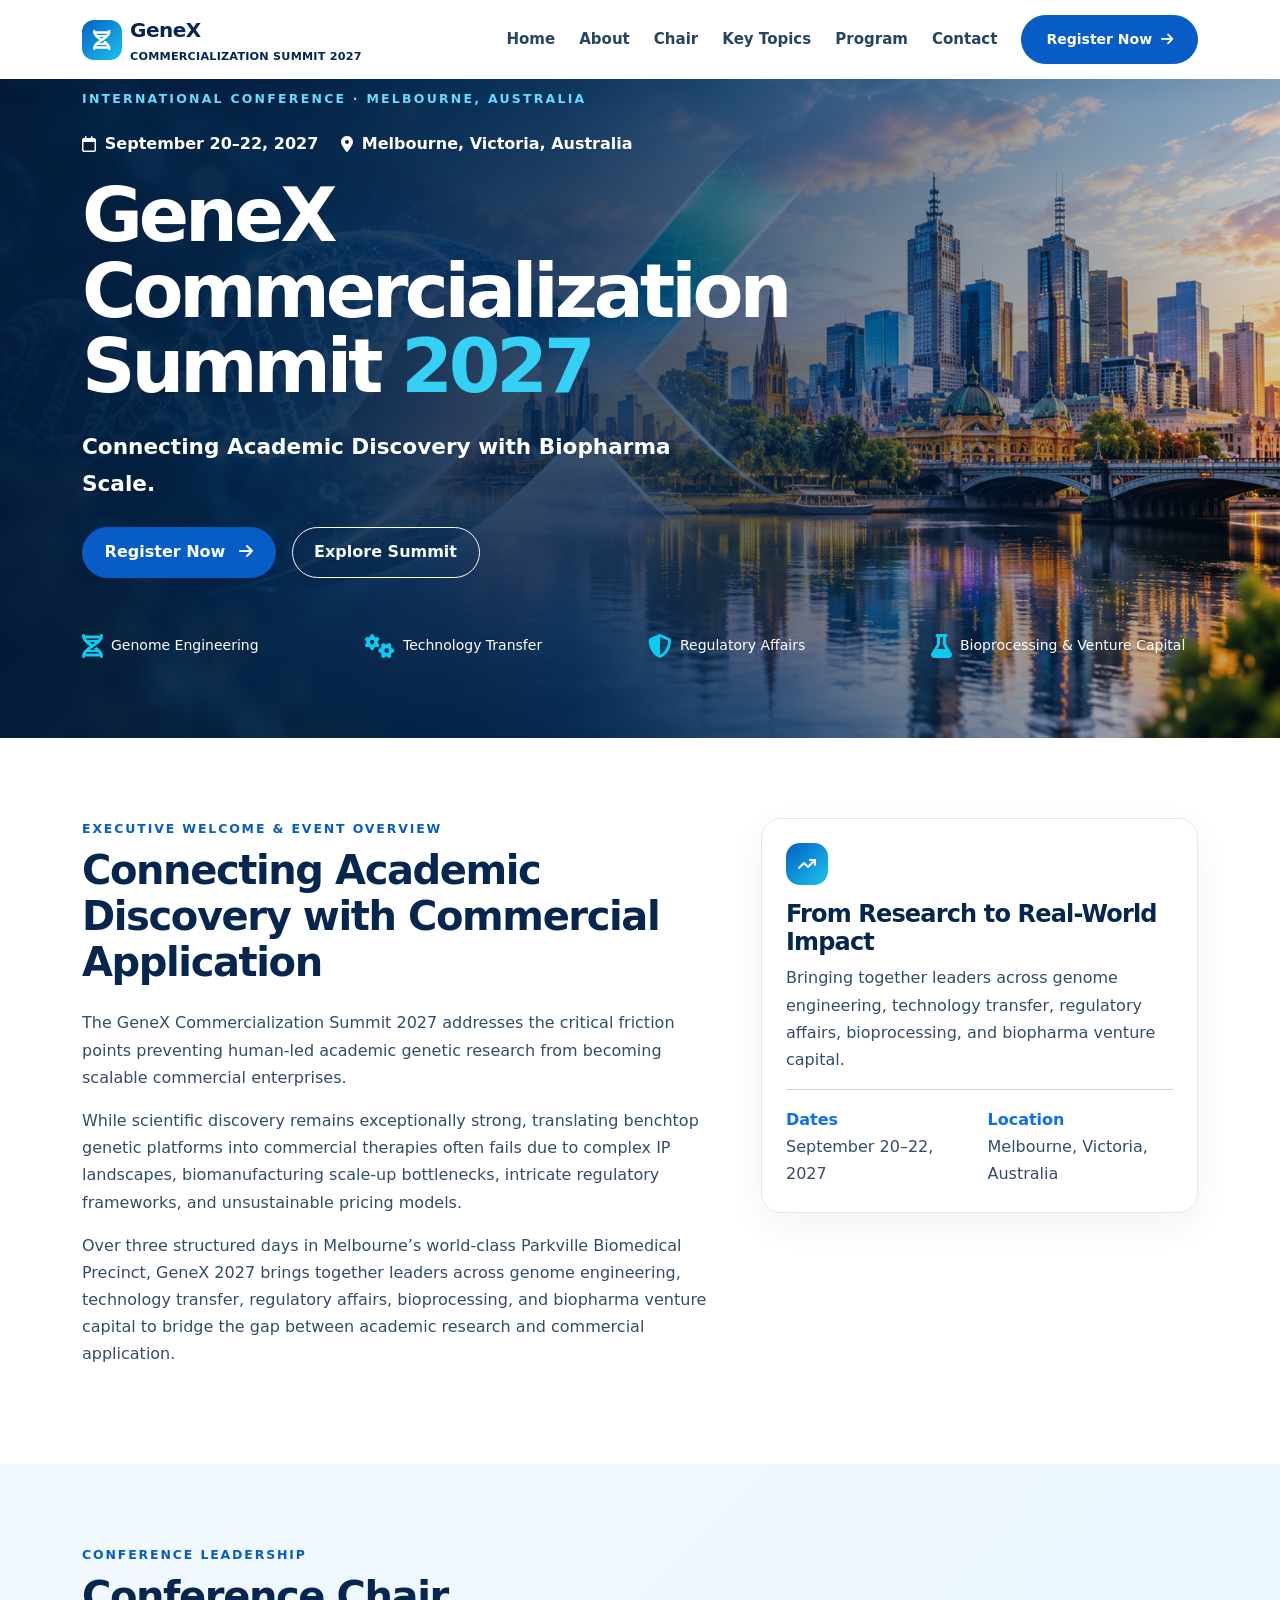
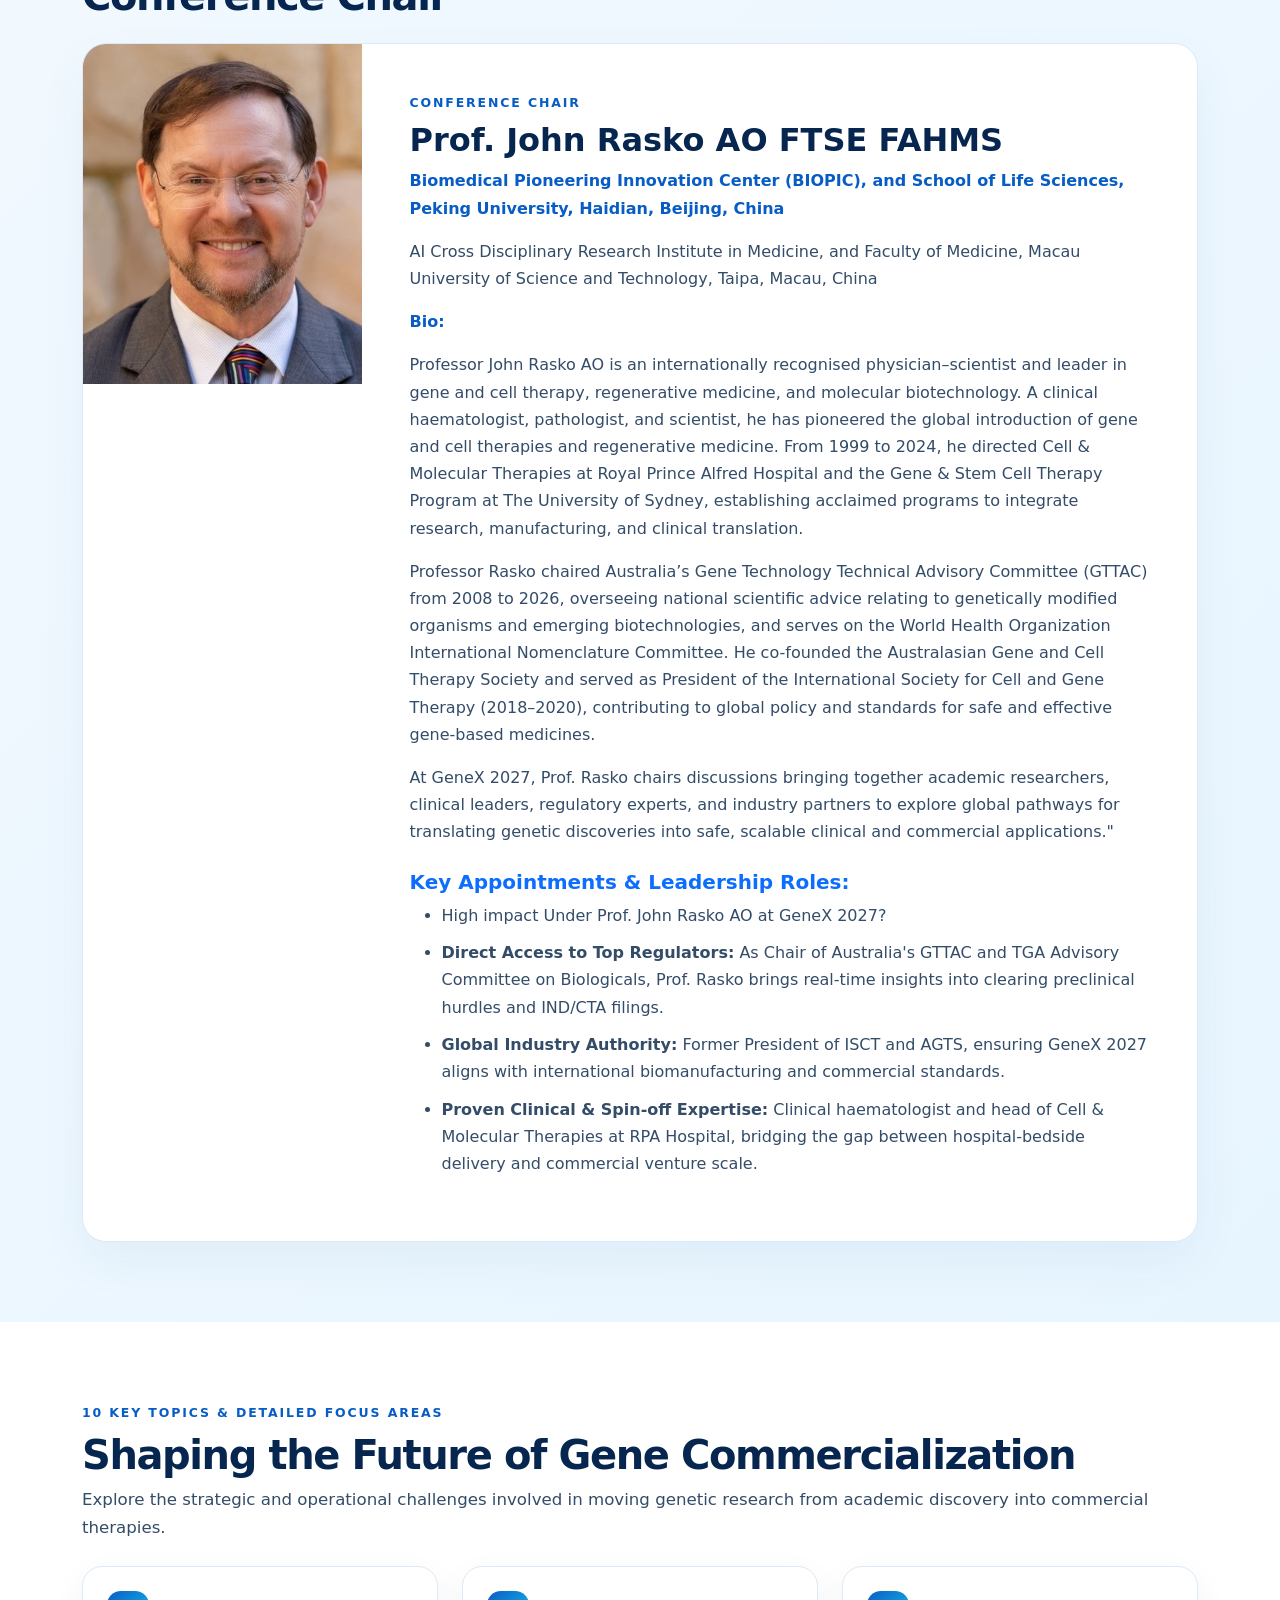
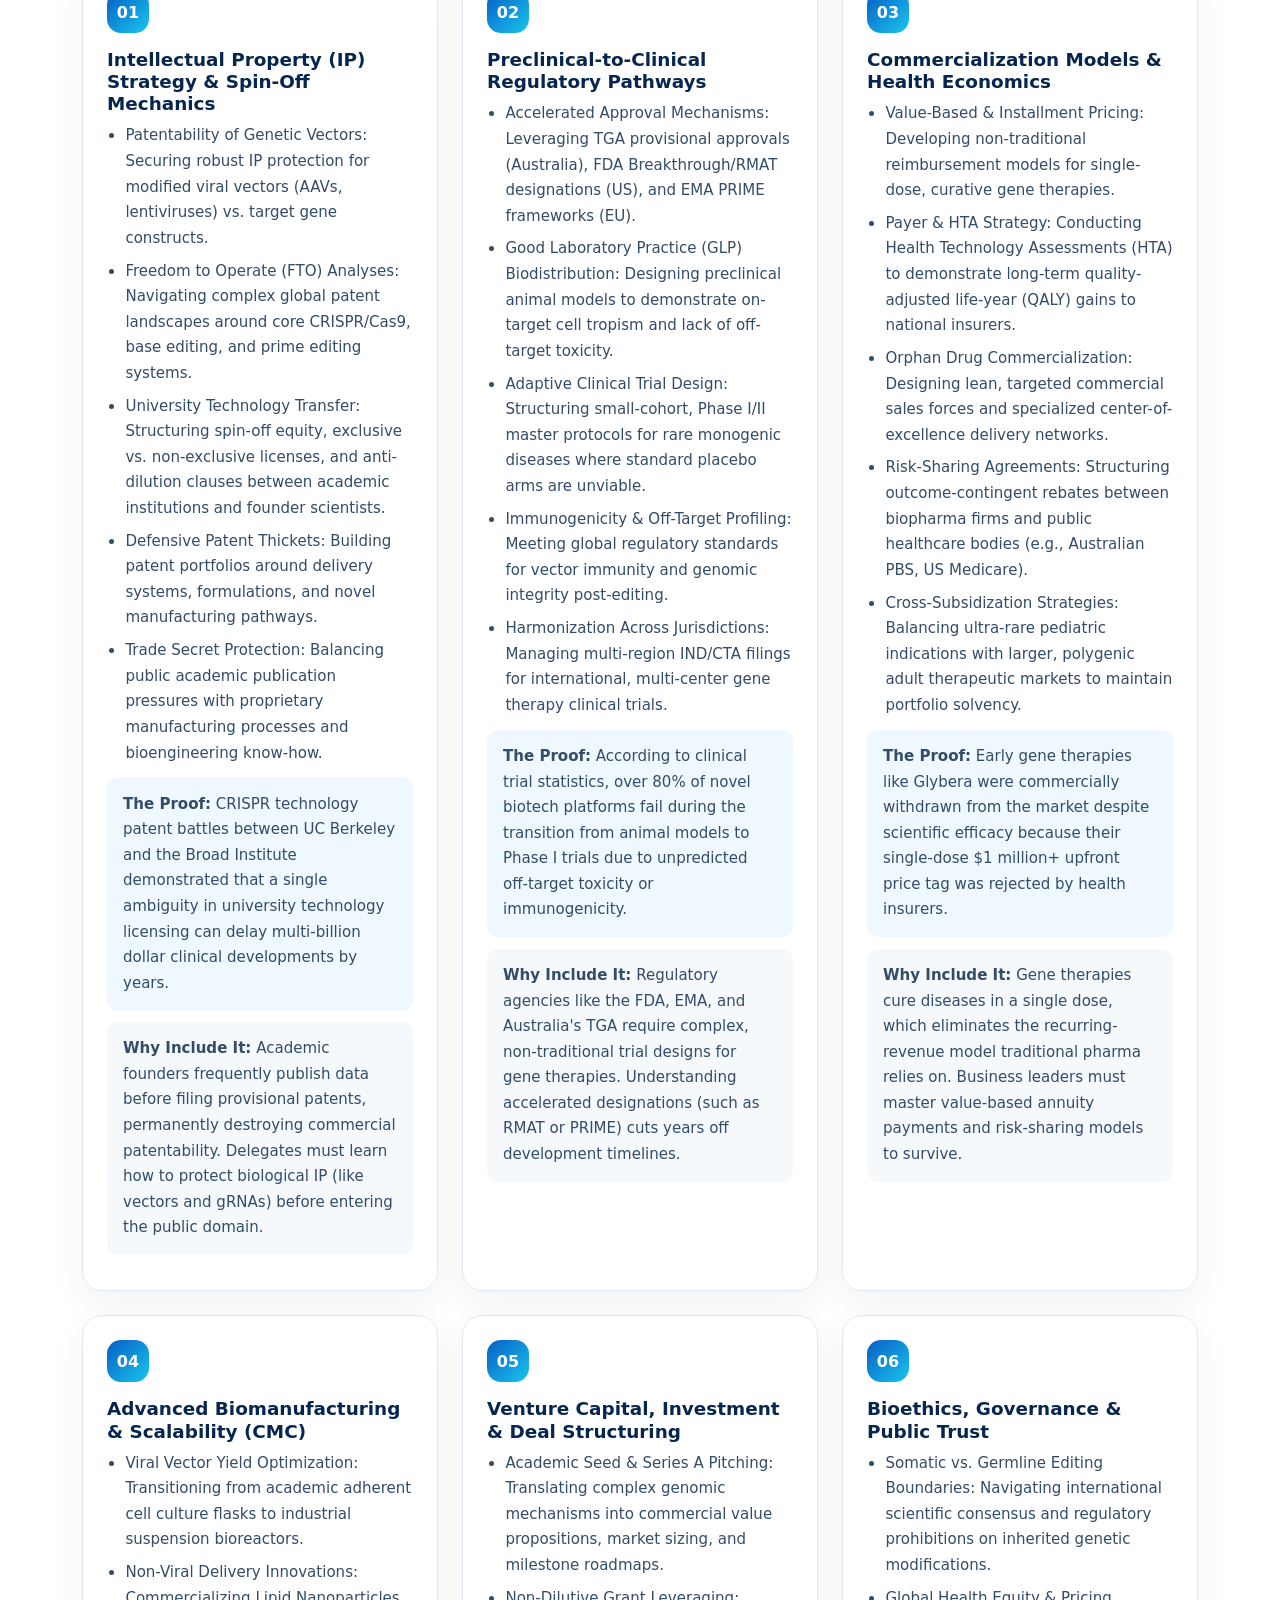
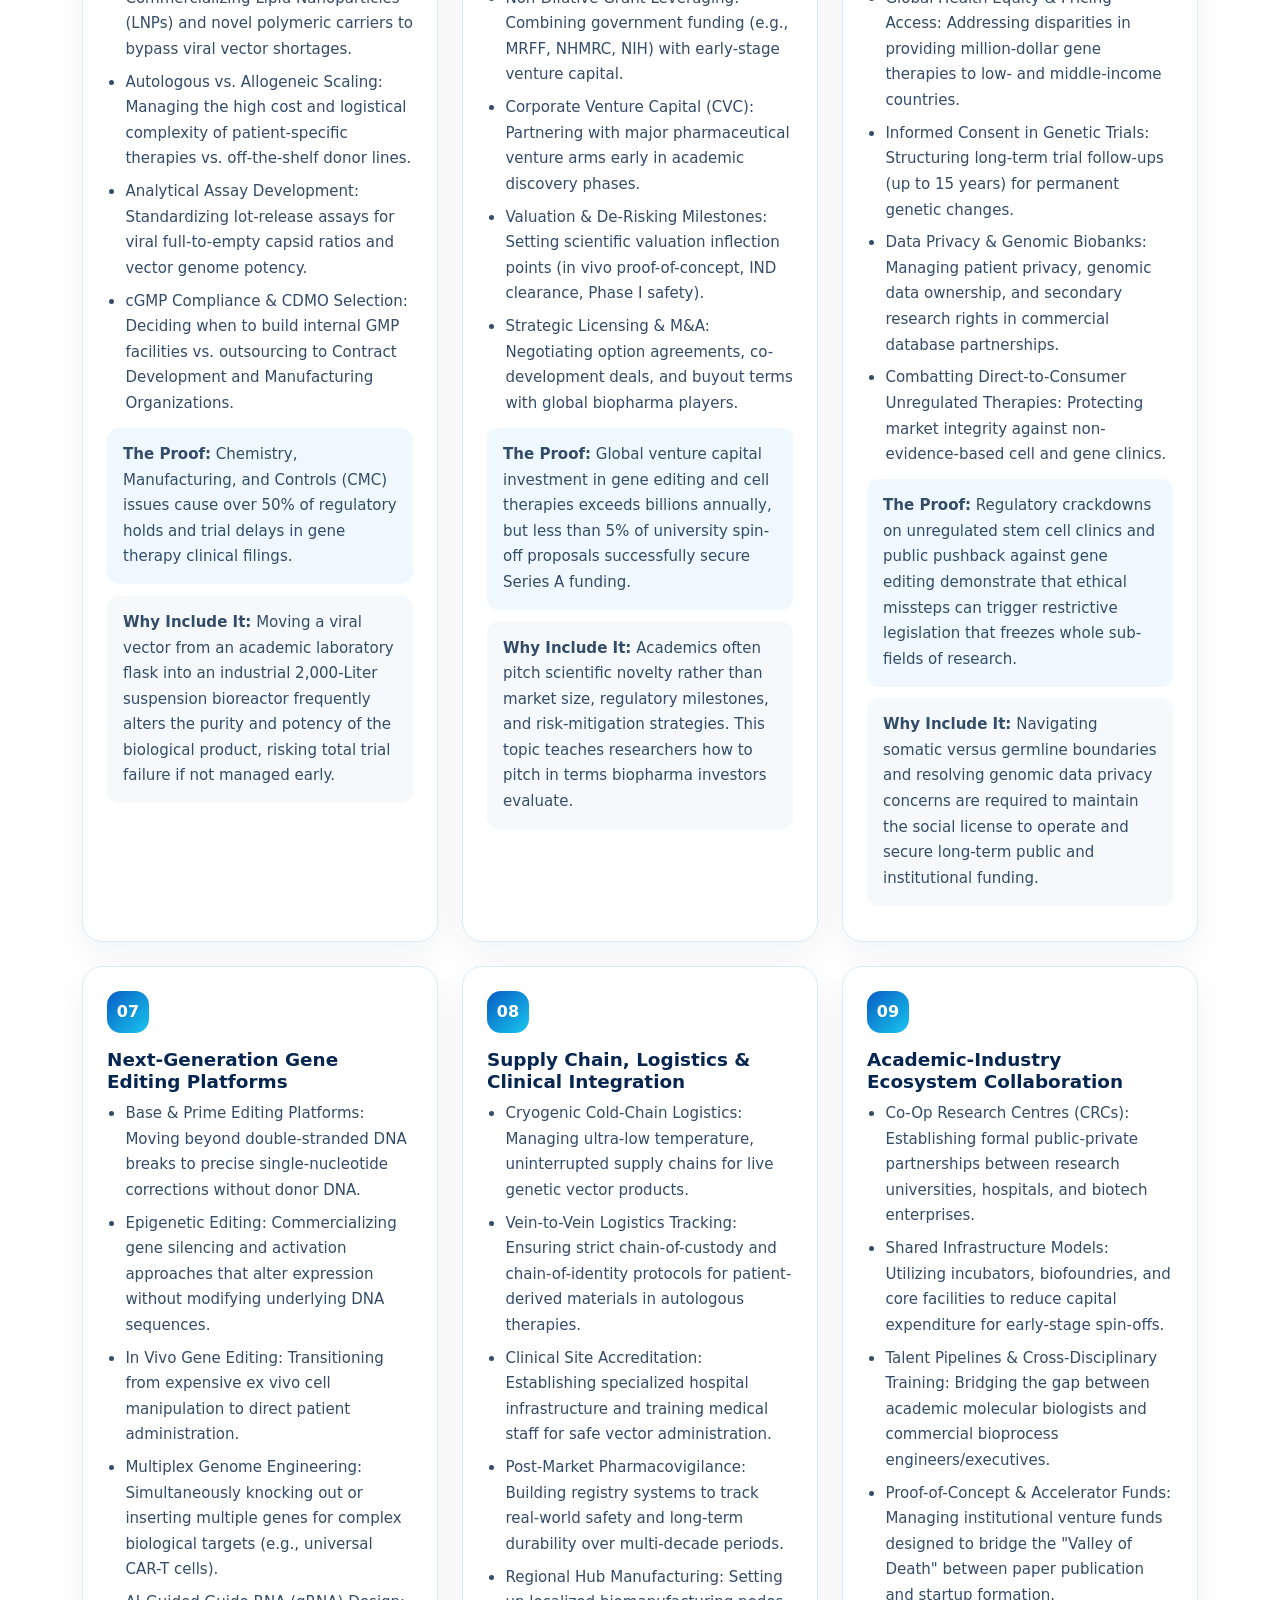
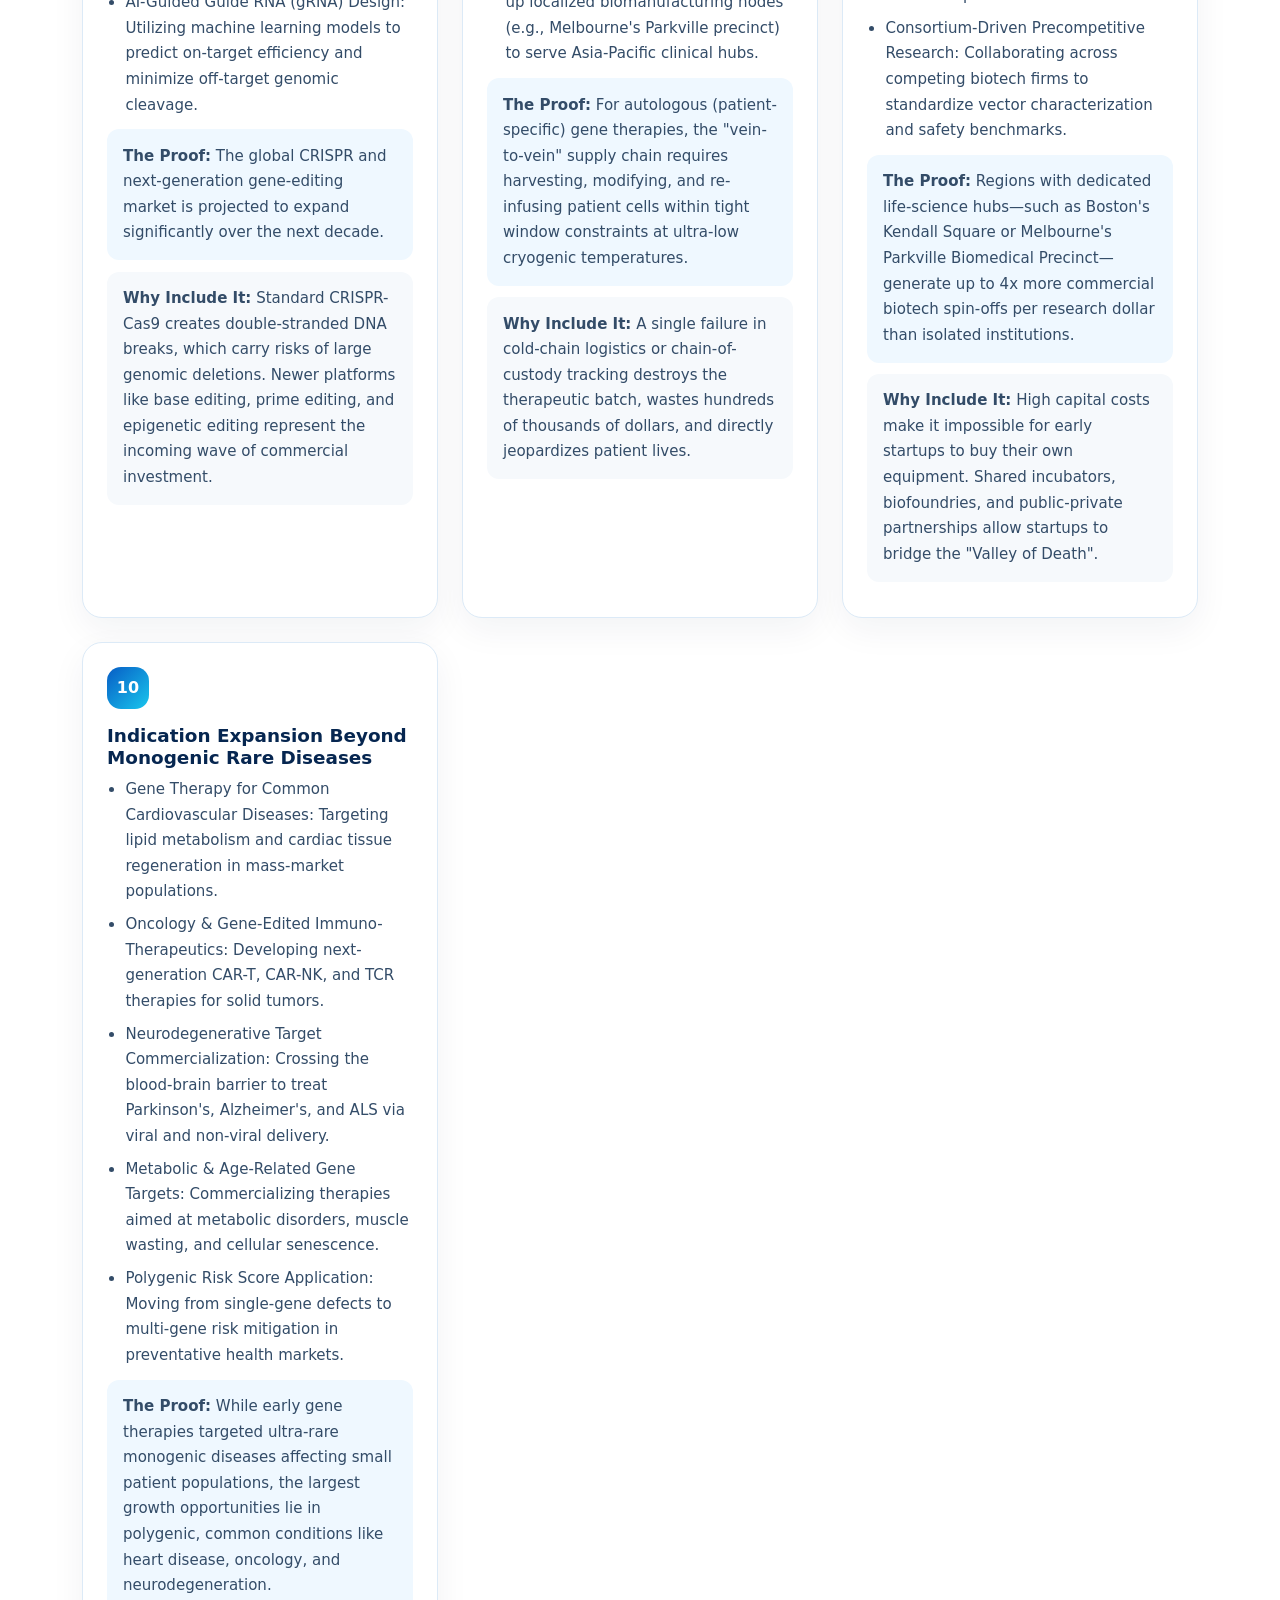
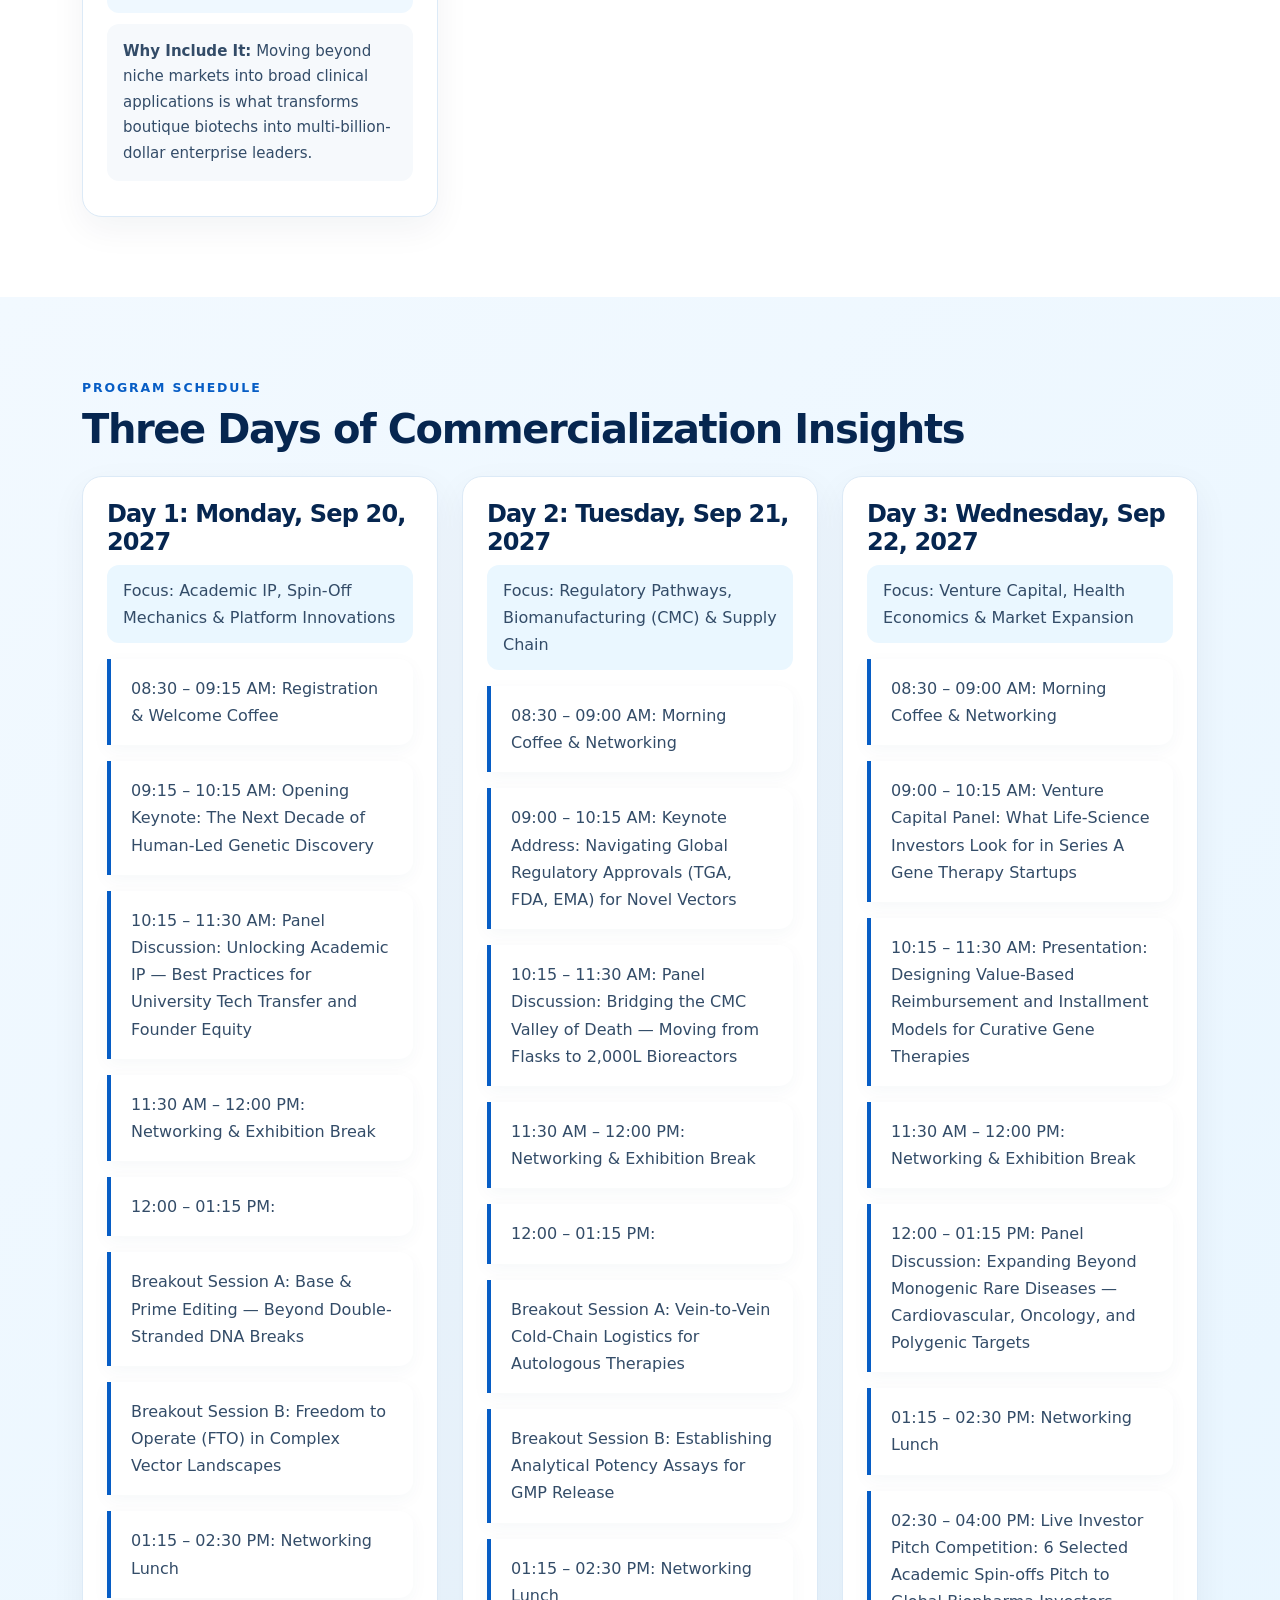
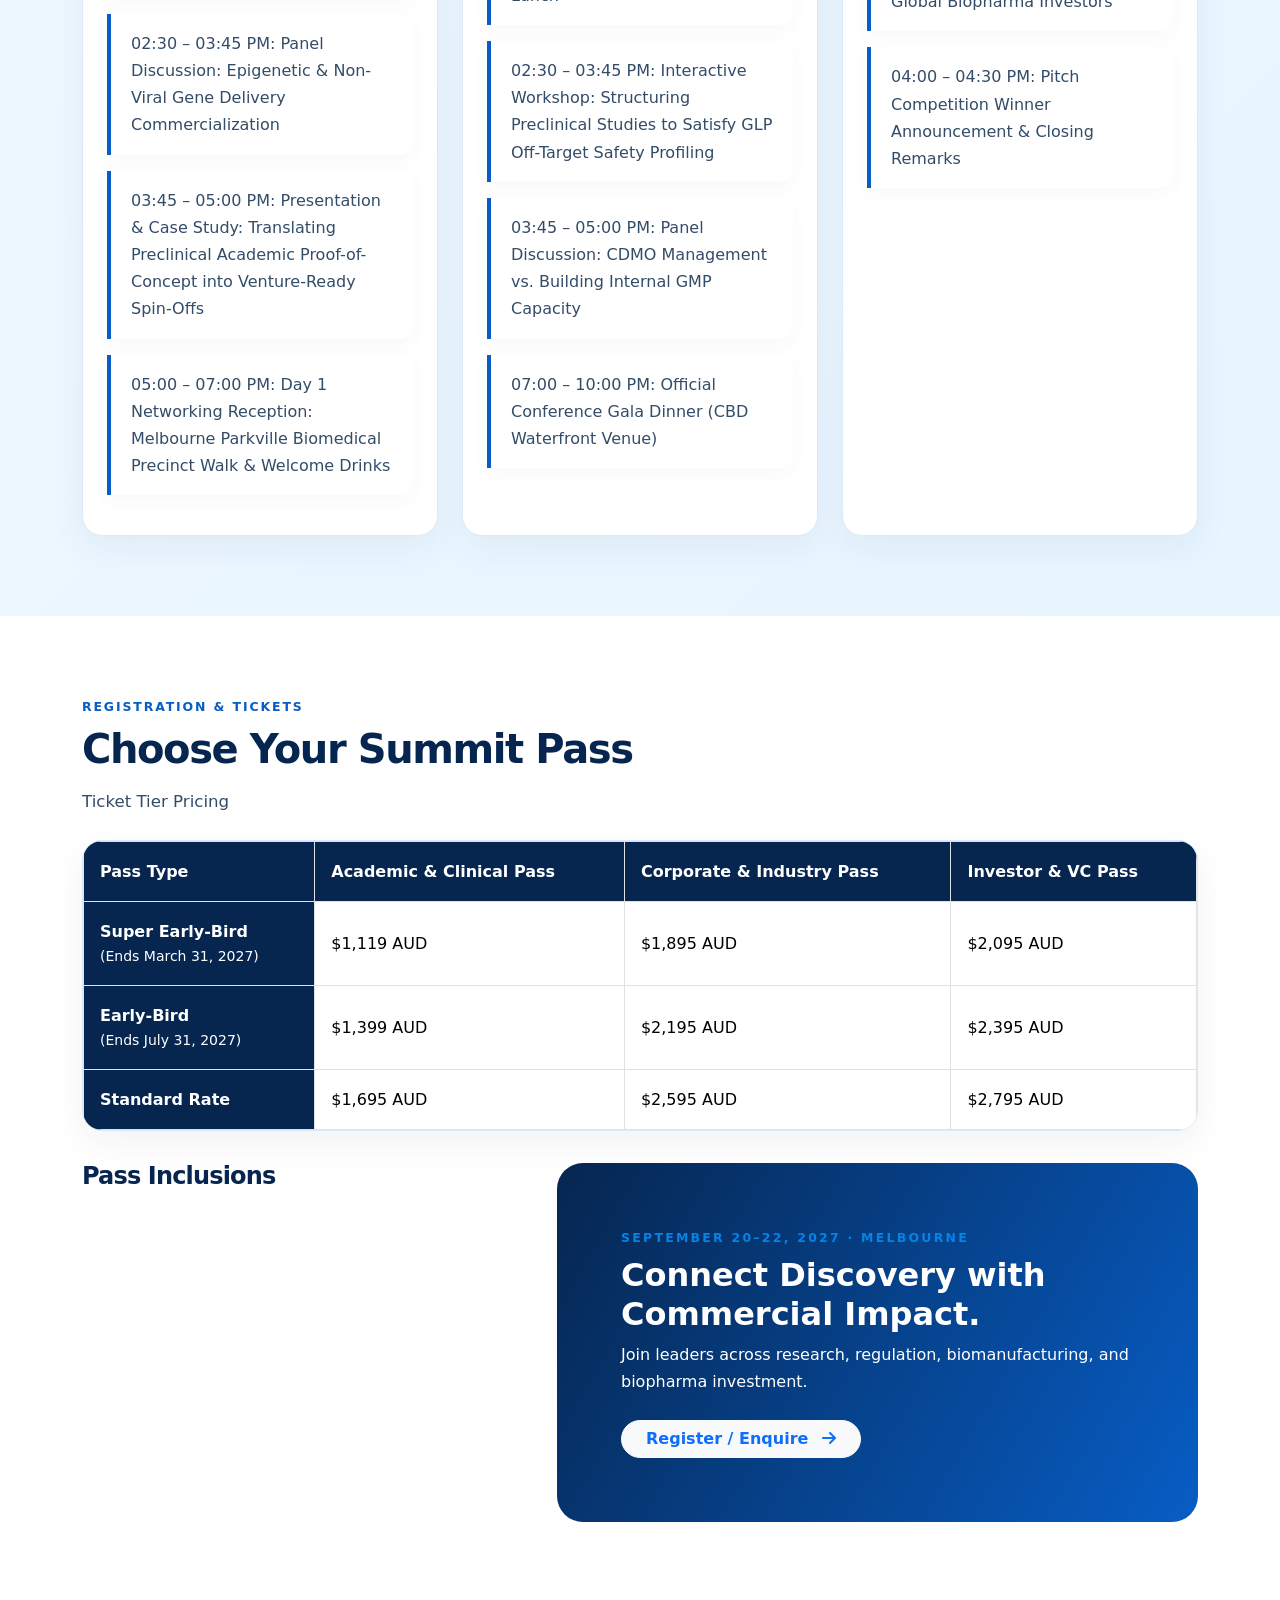
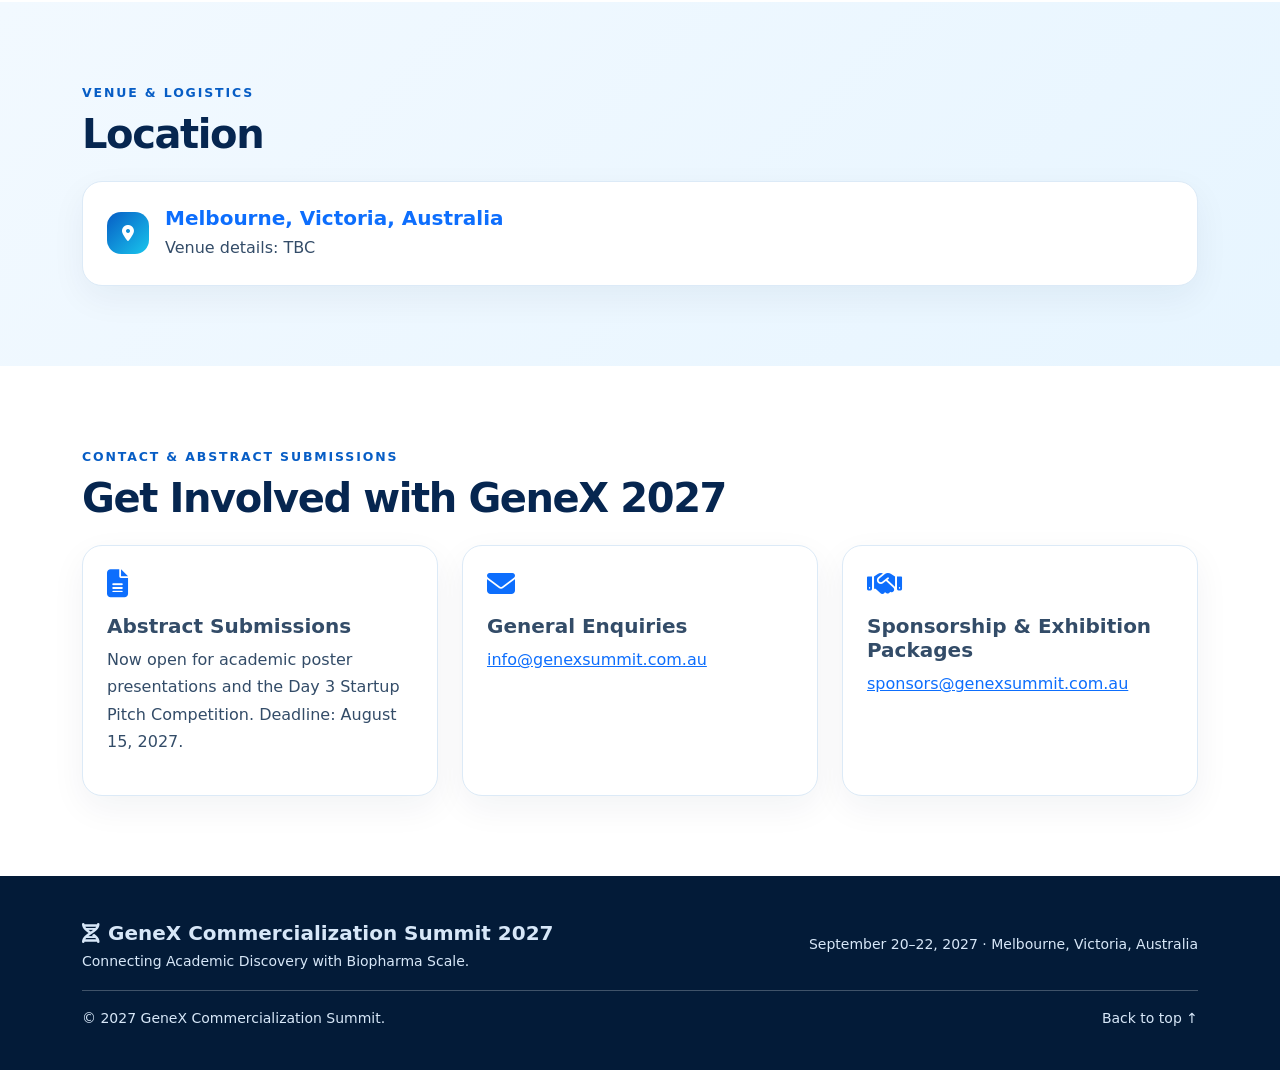
==== index.html @ 161671e3 "sevent  commit" ====
<!doctype html>
<html lang="en">
  <head>
    <meta charset="utf-8" />
    <meta name="viewport" content="width=device-width, initial-scale=1" />
    <meta
      name="description"
      content="GeneX Commercialization Summit 2027 — Connecting Academic Discovery with Biopharma Scale."
    />
    <title>GeneX Commercialization Summit 2027</title>
    <link
      href="https://cdn.jsdelivr.net/npm/bootstrap@5.3.3/dist/css/bootstrap.min.css"
      rel="stylesheet"
    />
    <link
      rel="stylesheet"
      href="https://cdnjs.cloudflare.com/ajax/libs/font-awesome/6.5.2/css/all.min.css"
    />
    <style>
      :root {
        --navy: #062650;
        --blue: #075dc5;
        --cyan: #19c6ed;
        --ink: #15375f;
        --pale: #eff8ff;
        --line: #dceaf7;
      }
      * {
        box-sizing: border-box;
      }
      html {
        scroll-behavior: smooth;
        scroll-padding-top: 85px;
      }
      body {
        font-family:
          Inter,
          system-ui,
          -apple-system,
          "Segoe UI",
          sans-serif;
        color: #334c68;
        line-height: 1.7;
      }
      .navbar {
        background: #fff;
        box-shadow: 0 5px 24px #082d5710;
      }
      .navbar-brand {
        font-weight: 850;
        color: var(--navy);
        letter-spacing: -0.5px;
      }
      .brand-mark {
        display: inline-grid;
        place-items: center;
        width: 40px;
        height: 40px;
        border-radius: 12px;
        background: linear-gradient(135deg, var(--blue), var(--cyan));
        color: #fff;
        margin-right: 0.5rem;
      }
      .nav-link {
        font-weight: 650;
        color: #274562 !important;
        font-size: 0.94rem;
      }
      .nav-link:hover {
        color: var(--blue) !important;
      }
      .btn-primary {
        background: var(--blue);
        border-color: var(--blue);
        border-radius: 999px;
        padding: 0.8rem 1.35rem;
        font-weight: 700;
      }
      .btn-outline-light {
        border-radius: 999px;
        padding: 0.8rem 1.35rem;
        font-weight: 700;
      }
      .hero {
        position: relative;
        isolation: isolate;
        min-height: 590px;
        display: flex;
        align-items: center;
        color: #fff;
        background: var(--navy) url("assets/genex-heros.png") center/cover
          no-repeat;
      }
      .hero:before {
        content: "";
        position: absolute;
        inset: 0;
        z-index: -1;
        background: linear-gradient(
          90deg,
          rgba(3, 27, 58, 0.96) 0%,
          rgba(4, 38, 78, 0.82) 44%,
          rgba(4, 38, 78, 0.15) 100%
        );
      }
      .hero-content {
        padding-top: 5.5rem;
        padding-bottom: 5rem;
      }
      .eyebrow {
        font-size: 0.78rem;
        letter-spacing: 0.18em;
        text-transform: uppercase;
        font-weight: 800;
        color: #0583e7;
      }
      .hero .eyebrow {
        color: #66ddff;
      }
      .hero h1 {
        font-size: clamp(2.7rem, 5.8vw, 5rem);
        font-weight: 850;
        letter-spacing: -0.055em;
        line-height: 1.02;
        max-width: 780px;
      }
      .hero h1 span {
        color: #36d0f5;
      }
      .hero .lead {
        max-width: 620px;
        font-size: clamp(1.1rem, 2vw, 1.35rem);
        font-weight: 550;
      }
      .meta-chip {
        display: inline-flex;
        align-items: center;
        gap: 0.55rem;
        margin: 0.3rem 1.1rem 0.3rem 0;
        font-weight: 650;
      }
      section {
        padding: 5rem 0;
      }
      .section-title {
        color: var(--navy);
        font-weight: 820;
        letter-spacing: -0.035em;
        line-height: 1.15;
      }
      .lead-copy {
        font-size: 1.04rem;
      }
      .soft-section {
        background: linear-gradient(135deg, #f2f9ff, #e7f5ff);
      }
      .glass-card {
        height: 100%;
        background: #fff;
        border: 1px solid var(--line);
        border-radius: 20px;
        padding: 1.5rem;
        box-shadow: 0 12px 35px rgba(6, 38, 80, 0.055);
        transition:
          transform 0.25s,
          box-shadow 0.25s;
      }
      .glass-card:hover {
        transform: translateY(-5px);
        box-shadow: 0 18px 40px rgba(6, 38, 80, 0.1);
      }
      .topic-number {
        display: inline-grid;
        place-items: center;
        width: 42px;
        height: 42px;
        border-radius: 14px;
        background: linear-gradient(135deg, var(--blue), var(--cyan));
        color: #fff;
        font-weight: 800;
        margin-bottom: 1rem;
      }
      .topic-card h3 {
        font-size: 1.15rem;
        color: var(--navy);
        font-weight: 800;
      }
      .topic-card ul {
        padding-left: 1.15rem;
        margin-bottom: 0;
      }
      .topic-card li {
        margin-bottom: 0.45rem;
        font-size: 0.94rem;
      }
      .chair-card {
        border: 1px solid var(--line);
        border-radius: 24px;
        background: #fff;
        overflow: hidden;
        box-shadow: 0 20px 50px #0c47710d;
      }
      .chair-photo {
        width: 100%;
        /* height: 100%; */
        min-height: 340px;
        object-fit: cover;
        object-position: center top;
        background: #e8f2fa;
      }
      .chair-copy {
        padding: clamp(1.5rem, 4vw, 3rem);
      }
      .chair-name {
        font-size: clamp(1.5rem, 3vw, 2rem);
        color: var(--navy);
        font-weight: 850;
        line-height: 1.2;
      }
      .role {
        color: var(--blue);
        font-weight: 650;
      }
      .appointment-list li {
        margin-bottom: 0.65rem;
      }
      .schedule-day {
        border-left: 4px solid var(--blue);
        padding: 1rem 1.25rem;
        background: #fff;
        border-radius: 0 14px 14px 0;
        margin-bottom: 1rem;
        box-shadow: 0 5px 18px #0c47710a;
      }
      .day-heading {
        font-size: 1.25rem;
        color: var(--navy);
        font-weight: 800;
        margin-top: 1.4rem;
      }
      .focus {
        background: #eaf7ff;
        border-radius: 12px;
        padding: 0.75rem 1rem;
      }
      .insight,
      .why {
        border-radius: 12px;
        padding: 0.9rem 1rem;
        background: #eff8ff;
        margin: 0.7rem 0;
        font-size: 0.94rem;
      }
      .why {
        background: #f6f9fc;
      }
      .sub-item {
        margin-left: 1rem;
        list-style-type: circle;
      }
      .ticket-table th {
        background: var(--navy);
        color: #fff;
        white-space: normal;
      }
      .ticket-table td,
      .ticket-table th {
        padding: 1rem;
        vertical-align: middle;
      }
      .cta-band {
        background: linear-gradient(120deg, #062650, #075dc5);
        color: #fff;
        border-radius: 26px;
        padding: clamp(2rem, 5vw, 4rem);
        overflow: hidden;
        position: relative;
      }
      .cta-band h2 {
        font-weight: 850;
      }
      footer {
        background: #031b38;
        color: #d7e7f8;
        padding: 2.5rem 0;
      }
      footer a {
        color: #d7e7f8;
        text-decoration: none;
      }
      .small-label {
        font-size: 0.78rem;
        text-transform: uppercase;
        letter-spacing: 0.15em;
        font-weight: 800;
        color: var(--blue);
      }
      @media (max-width: 767.98px) {
        .hero {
          min-height: 600px;
          background-position: 58% center;
        }
        .hero:before {
          background: linear-gradient(
            90deg,
            rgba(3, 27, 58, 0.96),
            rgba(4, 38, 78, 0.68)
          );
        }
        .hero-content {
          padding-top: 6rem;
          padding-bottom: 4rem;
        }
        section {
          padding: 3.5rem 0;
        }
        .chair-photo {
          height: 320px;
          min-height: 0;
          object-position: center 20%;
        }
        .ticket-table {
          font-size: 0.86rem;
        }
      }
      @media (prefers-reduced-motion: reduce) {
        html {
          scroll-behavior: auto;
        }
        *,
        *:before,
        *:after {
          transition: none !important;
        }
      }
    </style>
  </head>
  <body>
    <nav class="navbar navbar-expand-lg fixed-top">
      <div class="container">
        <a class="navbar-brand d-flex align-items-center" href="#home"
          ><span class="brand-mark"><i class="fa-solid fa-dna"></i></span
          ><span
            >GeneX
            <small
              class="d-block fw-semibold"
              style="font-size: 0.7rem; letter-spacing: 0.02em"
              >COMMERCIALIZATION SUMMIT 2027</small
            ></span
          ></a
        >
        <button
          class="navbar-toggler"
          type="button"
          data-bs-toggle="collapse"
          data-bs-target="#mainNav"
          aria-controls="mainNav"
          aria-expanded="false"
          aria-label="Toggle navigation"
        >
          <span class="navbar-toggler-icon"></span>
        </button>
        <div class="collapse navbar-collapse" id="mainNav">
          <ul class="navbar-nav ms-auto align-items-lg-center gap-lg-2">
            <li class="nav-item">
              <a class="nav-link" href="index.html">Home</a>
            </li>
            <li class="nav-item">
              <a class="nav-link" href="about.html">About</a>
            </li>
            <li class="nav-item">
              <a class="nav-link" href="chair.html">Chair</a>
            </li>
            <li class="nav-item">
              <a class="nav-link" href="key-topics.html">Key Topics</a>
            </li>
            <li class="nav-item">
              <a class="nav-link" href="program.html">Program</a>
            </li>
            <!-- <li class="nav-item">
              <a class="nav-link" href="#tickets">Tickets</a>
            </li> -->
            <!-- <li class="nav-item">
              <a class="nav-link" href="#venue">Venue</a>
            </li> -->
            <li class="nav-item">
              <a class="nav-link" href="contact.html">Contact</a>
            </li>
            <li class="nav-item ms-lg-2">
              <a
                class="btn btn-primary btn-sm px-4"
                href="registration_form.html"
                >Register Now <i class="fa-solid fa-arrow-right ms-1"></i
              ></a>
            </li>
          </ul>
        </div>
      </div>
    </nav>
    <header class="hero" id="home">
      <div class="container hero-content">
        <div class="eyebrow mb-3">
          International Conference · Melbourne, Australia
        </div>
        <div class="meta-chip">
          <i class="fa-regular fa-calendar"></i> September 20–22, 2027
        </div>
        <div class="meta-chip">
          <i class="fa-solid fa-location-dot"></i> Melbourne, Victoria,
          Australia
        </div>
        <h1 class="mt-3">GeneX Commercialization Summit <span>2027</span></h1>
        <p class="lead mt-4">
          Connecting Academic Discovery with Biopharma Scale.
        </p>
        <div class="d-flex flex-wrap gap-3 mt-4">
          <a class="btn btn-primary" href="registration_form.html"
            >Register Now <i class="fa-solid fa-arrow-right ms-2"></i></a
          ><a class="btn btn-outline-light" href="#overview">Explore Summit</a>
        </div>
        <div class="row g-3 mt-4 pt-3">
          <div class="col-6 col-md-3">
            <div class="d-flex gap-2 align-items-center">
              <i class="fa-solid fa-dna text-info fs-4"></i
              ><span class="small">Genome Engineering</span>
            </div>
          </div>
          <div class="col-6 col-md-3">
            <div class="d-flex gap-2 align-items-center">
              <i class="fa-solid fa-gears text-info fs-4"></i
              ><span class="small">Technology Transfer</span>
            </div>
          </div>
          <div class="col-6 col-md-3">
            <div class="d-flex gap-2 align-items-center">
              <i class="fa-solid fa-shield-halved text-info fs-4"></i
              ><span class="small">Regulatory Affairs</span>
            </div>
          </div>
          <div class="col-6 col-md-3">
            <div class="d-flex gap-2 align-items-center">
              <i class="fa-solid fa-flask text-info fs-4"></i
              ><span class="small">Bioprocessing & Venture Capital</span>
            </div>
          </div>
        </div>
      </div>
    </header>
    <section id="overview">
      <div class="container">
        <div class="row g-5 align-items-start">
          <div class="col-lg-7">
            <div class="small-label mb-2">
              Executive Welcome & Event Overview
            </div>
            <h2 class="section-title display-6 mb-4">
              Connecting Academic Discovery with Commercial Application
            </h2>
            <p>
              The GeneX Commercialization Summit 2027 addresses the critical
              friction points preventing human-led academic genetic research
              from becoming scalable commercial enterprises.
            </p>
            <p>
              While scientific discovery remains exceptionally strong,
              translating benchtop genetic platforms into commercial therapies
              often fails due to complex IP landscapes, biomanufacturing
              scale-up bottlenecks, intricate regulatory frameworks, and
              unsustainable pricing models.
            </p>
            <p>
              Over three structured days in Melbourne’s world-class Parkville
              Biomedical Precinct, GeneX 2027 brings together leaders across
              genome engineering, technology transfer, regulatory affairs,
              bioprocessing, and biopharma venture capital to bridge the gap
              between academic research and commercial application.
            </p>
          </div>
          <div class="col-lg-5">
            <div class="glass-card h-100">
              <div class="topic-number">
                <i class="fa-solid fa-arrow-trend-up"></i>
              </div>
              <h3 class="section-title fs-4">
                From Research to Real-World Impact
              </h3>
              <p>
                Bringing together leaders across genome engineering, technology
                transfer, regulatory affairs, bioprocessing, and biopharma
                venture capital.
              </p>
              <hr />
              <div class="row g-3">
                <div class="col-6">
                  <strong class="d-block text-primary">Dates</strong
                  ><span>September 20–22, 2027</span>
                </div>
                <div class="col-6">
                  <strong class="d-block text-primary">Location</strong
                  ><span>Melbourne, Victoria, Australia</span>
                </div>
              </div>
            </div>
          </div>
        </div>
      </div>
    </section>
    <section id="chair" class="soft-section">
      <div class="container">
        <div class="small-label mb-2">Conference Leadership</div>
        <h2 class="section-title display-6 mb-4">Conference Chair</h2>
        <div class="chair-card">
          <div class="row g-0">
            <div class="col-md-4 col-lg-3">
              <img
                class="chair-photo"
                src="assets/conference-chair-placeholder.jpeg"
                alt="Conference Chair"
              />
              <!-- <div class="p-2 text-center small text-secondary">
                Illustrative placeholder portrait — replace with an authorized
                official photograph.
              </div> -->
            </div>
            <div class="col-md-8 col-lg-9">
              <div class="chair-copy">
                <div class="small-label mb-2">Conference Chair</div>
                <h3 class="chair-name">Prof. John Rasko AO FTSE FAHMS</h3>
                <p class="role">
                  <!-- Biomedical Pioneering Innovation Center (BIOPIC), and School of Life Sciences, Peking University, Haidian, Beijing, China; AI Cross Disciplinary Research Institute in Medicine, and Faculty of Medicine, Macau University of Science and Technology, Taipa, Macau, China; Royal Prince Alfred Hospital, Sydney, Australia.  -->
                  Biomedical Pioneering Innovation Center (BIOPIC), and School
                  of Life Sciences, Peking University, Haidian, Beijing, China
                </p>

                <p>
                  AI Cross Disciplinary Research Institute in Medicine, and
                  Faculty of Medicine, Macau University of Science and
                  Technology, Taipa, Macau, China
                </p>

                <p class="role">Bio:</p>
                <p>
                  Professor John Rasko AO is an internationally recognised
                  physician–scientist and leader in gene and cell therapy,
                  regenerative medicine, and molecular biotechnology. A clinical
                  haematologist, pathologist, and scientist, he has pioneered
                  the global introduction of gene and cell therapies and
                  regenerative medicine. From 1999 to 2024, he directed Cell &
                  Molecular Therapies at Royal Prince Alfred Hospital and the
                  Gene & Stem Cell Therapy Program at The University of Sydney,
                  establishing acclaimed programs to integrate research,
                  manufacturing, and clinical translation.
                </p>

                <p>
                  Professor Rasko chaired Australia’s Gene Technology Technical
                  Advisory Committee (GTTAC) from 2008 to 2026, overseeing
                  national scientific advice relating to genetically modified
                  organisms and emerging biotechnologies, and serves on the
                  World Health Organization International Nomenclature
                  Committee. He co-founded the Australasian Gene and Cell
                  Therapy Society and served as President of the International
                  Society for Cell and Gene Therapy (2018–2020), contributing to
                  global policy and standards for safe and effective gene-based
                  medicines.
                </p>

                <p>
                  At GeneX 2027, Prof. Rasko chairs discussions bringing
                  together academic researchers, clinical leaders, regulatory
                  experts, and industry partners to explore global pathways for
                  translating genetic discoveries into safe, scalable clinical
                  and commercial applications."
                </p>
                <h4 class="fs-5 fw-bold text-primary mt-4">
                  Key Appointments & Leadership Roles:
                </h4>
                <ul class="appointment-list">
                  <li>High impact Under Prof. John Rasko AO at GeneX 2027?</li>
                  <li>
                    <b>Direct Access to Top Regulators:</b> As Chair of
                    Australia's GTTAC and TGA Advisory Committee on Biologicals,
                    Prof. Rasko brings real-time insights into clearing
                    preclinical hurdles and IND/CTA filings.
                  </li>
                  <li>
                    <b>Global Industry Authority:</b> Former President of ISCT
                    and AGTS, ensuring GeneX 2027 aligns with international
                    biomanufacturing and commercial standards.
                  </li>
                  <li>
                    <b>Proven Clinical & Spin-off Expertise:</b> Clinical
                    haematologist and head of Cell & Molecular Therapies at RPA
                    Hospital, bridging the gap between hospital-bedside delivery
                    and commercial venture scale.
                  </li>
                </ul>
              </div>
            </div>
          </div>
        </div>
      </div>
    </section>
    <section id="topics">
      <div class="container">
        <div class="small-label mb-2">10 Key Topics & Detailed Focus Areas</div>
        <h2 class="section-title display-6 mb-2">
          Shaping the Future of Gene Commercialization
        </h2>
        <p class="lead-copy mb-4">
          Explore the strategic and operational challenges involved in moving
          genetic research from academic discovery into commercial therapies.
        </p>
        <div class="row g-4">
          <div class="col-md-6 col-xl-4">
            <article class="glass-card topic-card">
              <div class="topic-number">01</div>
              <h3>
                Intellectual Property (IP) Strategy &amp; Spin-Off Mechanics
              </h3>
              <ul>
                <li>
                  Patentability of Genetic Vectors: Securing robust IP
                  protection for modified viral vectors (AAVs, lentiviruses) vs.
                  target gene constructs.
                </li>
                <li>
                  Freedom to Operate (FTO) Analyses: Navigating complex global
                  patent landscapes around core CRISPR/Cas9, base editing, and
                  prime editing systems.
                </li>
                <li>
                  University Technology Transfer: Structuring spin-off equity,
                  exclusive vs. non-exclusive licenses, and anti-dilution
                  clauses between academic institutions and founder scientists.
                </li>
                <li>
                  Defensive Patent Thickets: Building patent portfolios around
                  delivery systems, formulations, and novel manufacturing
                  pathways.
                </li>
                <li>
                  Trade Secret Protection: Balancing public academic publication
                  pressures with proprietary manufacturing processes and
                  bioengineering know-how.
                </li>
              </ul>
              <p class="insight">
                <strong>The Proof:</strong> CRISPR technology patent battles
                between UC Berkeley and the Broad Institute demonstrated that a
                single ambiguity in university technology licensing can delay
                multi-billion dollar clinical developments by years.
              </p>
              <p class="why">
                <strong>Why Include It:</strong> Academic founders frequently
                publish data before filing provisional patents, permanently
                destroying commercial patentability. Delegates must learn how to
                protect biological IP (like vectors and gRNAs) before entering
                the public domain.
              </p>
            </article>
          </div>
          <div class="col-md-6 col-xl-4">
            <article class="glass-card topic-card">
              <div class="topic-number">02</div>
              <h3>Preclinical-to-Clinical Regulatory Pathways</h3>
              <ul>
                <li>
                  Accelerated Approval Mechanisms: Leveraging TGA provisional
                  approvals (Australia), FDA Breakthrough/RMAT designations
                  (US), and EMA PRIME frameworks (EU).
                </li>
                <li>
                  Good Laboratory Practice (GLP) Biodistribution: Designing
                  preclinical animal models to demonstrate on-target cell
                  tropism and lack of off-target toxicity.
                </li>
                <li>
                  Adaptive Clinical Trial Design: Structuring small-cohort,
                  Phase I/II master protocols for rare monogenic diseases where
                  standard placebo arms are unviable.
                </li>
                <li>
                  Immunogenicity &amp; Off-Target Profiling: Meeting global
                  regulatory standards for vector immunity and genomic integrity
                  post-editing.
                </li>
                <li>
                  Harmonization Across Jurisdictions: Managing multi-region
                  IND/CTA filings for international, multi-center gene therapy
                  clinical trials.
                </li>
              </ul>
              <p class="insight">
                <strong>The Proof:</strong> According to clinical trial
                statistics, over 80% of novel biotech platforms fail during the
                transition from animal models to Phase I trials due to
                unpredicted off-target toxicity or immunogenicity.
              </p>
              <p class="why">
                <strong>Why Include It:</strong> Regulatory agencies like the
                FDA, EMA, and Australia&#x27;s TGA require complex,
                non-traditional trial designs for gene therapies. Understanding
                accelerated designations (such as RMAT or PRIME) cuts years off
                development timelines.
              </p>
            </article>
          </div>
          <div class="col-md-6 col-xl-4">
            <article class="glass-card topic-card">
              <div class="topic-number">03</div>
              <h3>Commercialization Models &amp; Health Economics</h3>
              <ul>
                <li>
                  Value-Based &amp; Installment Pricing: Developing
                  non-traditional reimbursement models for single-dose, curative
                  gene therapies.
                </li>
                <li>
                  Payer &amp; HTA Strategy: Conducting Health Technology
                  Assessments (HTA) to demonstrate long-term quality-adjusted
                  life-year (QALY) gains to national insurers.
                </li>
                <li>
                  Orphan Drug Commercialization: Designing lean, targeted
                  commercial sales forces and specialized center-of-excellence
                  delivery networks.
                </li>
                <li>
                  Risk-Sharing Agreements: Structuring outcome-contingent
                  rebates between biopharma firms and public healthcare bodies
                  (e.g., Australian PBS, US Medicare).
                </li>
                <li>
                  Cross-Subsidization Strategies: Balancing ultra-rare pediatric
                  indications with larger, polygenic adult therapeutic markets
                  to maintain portfolio solvency.
                </li>
              </ul>
              <p class="insight">
                <strong>The Proof:</strong> Early gene therapies like Glybera
                were commercially withdrawn from the market despite scientific
                efficacy because their single-dose $1 million+ upfront price tag
                was rejected by health insurers.
              </p>
              <p class="why">
                <strong>Why Include It:</strong> Gene therapies cure diseases in
                a single dose, which eliminates the recurring-revenue model
                traditional pharma relies on. Business leaders must master
                value-based annuity payments and risk-sharing models to survive.
              </p>
            </article>
          </div>
          <div class="col-md-6 col-xl-4">
            <article class="glass-card topic-card">
              <div class="topic-number">04</div>
              <h3>Advanced Biomanufacturing &amp; Scalability (CMC)</h3>
              <ul>
                <li>
                  Viral Vector Yield Optimization: Transitioning from academic
                  adherent cell culture flasks to industrial suspension
                  bioreactors.
                </li>
                <li>
                  Non-Viral Delivery Innovations: Commercializing Lipid
                  Nanoparticles (LNPs) and novel polymeric carriers to bypass
                  viral vector shortages.
                </li>
                <li>
                  Autologous vs. Allogeneic Scaling: Managing the high cost and
                  logistical complexity of patient-specific therapies vs.
                  off-the-shelf donor lines.
                </li>
                <li>
                  Analytical Assay Development: Standardizing lot-release assays
                  for viral full-to-empty capsid ratios and vector genome
                  potency.
                </li>
                <li>
                  cGMP Compliance &amp; CDMO Selection: Deciding when to build
                  internal GMP facilities vs. outsourcing to Contract
                  Development and Manufacturing Organizations.
                </li>
              </ul>
              <p class="insight">
                <strong>The Proof:</strong> Chemistry, Manufacturing, and
                Controls (CMC) issues cause over 50% of regulatory holds and
                trial delays in gene therapy clinical filings.
              </p>
              <p class="why">
                <strong>Why Include It:</strong> Moving a viral vector from an
                academic laboratory flask into an industrial 2,000-Liter
                suspension bioreactor frequently alters the purity and potency
                of the biological product, risking total trial failure if not
                managed early.
              </p>
            </article>
          </div>
          <div class="col-md-6 col-xl-4">
            <article class="glass-card topic-card">
              <div class="topic-number">05</div>
              <h3>Venture Capital, Investment &amp; Deal Structuring</h3>
              <ul>
                <li>
                  Academic Seed &amp; Series A Pitching: Translating complex
                  genomic mechanisms into commercial value propositions, market
                  sizing, and milestone roadmaps.
                </li>
                <li>
                  Non-Dilutive Grant Leveraging: Combining government funding
                  (e.g., MRFF, NHMRC, NIH) with early-stage venture capital.
                </li>
                <li>
                  Corporate Venture Capital (CVC): Partnering with major
                  pharmaceutical venture arms early in academic discovery
                  phases.
                </li>
                <li>
                  Valuation &amp; De-Risking Milestones: Setting scientific
                  valuation inflection points (in vivo proof-of-concept, IND
                  clearance, Phase I safety).
                </li>
                <li>
                  Strategic Licensing &amp; M&amp;A: Negotiating option
                  agreements, co-development deals, and buyout terms with global
                  biopharma players.
                </li>
              </ul>
              <p class="insight">
                <strong>The Proof:</strong> Global venture capital investment in
                gene editing and cell therapies exceeds billions annually, but
                less than 5% of university spin-off proposals successfully
                secure Series A funding.
              </p>
              <p class="why">
                <strong>Why Include It:</strong> Academics often pitch
                scientific novelty rather than market size, regulatory
                milestones, and risk-mitigation strategies. This topic teaches
                researchers how to pitch in terms biopharma investors evaluate.
              </p>
            </article>
          </div>
          <div class="col-md-6 col-xl-4">
            <article class="glass-card topic-card">
              <div class="topic-number">06</div>
              <h3>Bioethics, Governance &amp; Public Trust</h3>
              <ul>
                <li>
                  Somatic vs. Germline Editing Boundaries: Navigating
                  international scientific consensus and regulatory prohibitions
                  on inherited genetic modifications.
                </li>
                <li>
                  Global Health Equity &amp; Pricing Access: Addressing
                  disparities in providing million-dollar gene therapies to low-
                  and middle-income countries.
                </li>
                <li>
                  Informed Consent in Genetic Trials: Structuring long-term
                  trial follow-ups (up to 15 years) for permanent genetic
                  changes.
                </li>
                <li>
                  Data Privacy &amp; Genomic Biobanks: Managing patient privacy,
                  genomic data ownership, and secondary research rights in
                  commercial database partnerships.
                </li>
                <li>
                  Combatting Direct-to-Consumer Unregulated Therapies:
                  Protecting market integrity against non-evidence-based cell
                  and gene clinics.
                </li>
              </ul>
              <p class="insight">
                <strong>The Proof:</strong> Regulatory crackdowns on unregulated
                stem cell clinics and public pushback against gene editing
                demonstrate that ethical missteps can trigger restrictive
                legislation that freezes whole sub-fields of research.
              </p>
              <p class="why">
                <strong>Why Include It:</strong> Navigating somatic versus
                germline boundaries and resolving genomic data privacy concerns
                are required to maintain the social license to operate and
                secure long-term public and institutional funding.
              </p>
            </article>
          </div>
          <div class="col-md-6 col-xl-4">
            <article class="glass-card topic-card">
              <div class="topic-number">07</div>
              <h3>Next-Generation Gene Editing Platforms</h3>
              <ul>
                <li>
                  Base &amp; Prime Editing Platforms: Moving beyond
                  double-stranded DNA breaks to precise single-nucleotide
                  corrections without donor DNA.
                </li>
                <li>
                  Epigenetic Editing: Commercializing gene silencing and
                  activation approaches that alter expression without modifying
                  underlying DNA sequences.
                </li>
                <li>
                  In Vivo Gene Editing: Transitioning from expensive ex vivo
                  cell manipulation to direct patient administration.
                </li>
                <li>
                  Multiplex Genome Engineering: Simultaneously knocking out or
                  inserting multiple genes for complex biological targets (e.g.,
                  universal CAR-T cells).
                </li>
                <li>
                  AI-Guided Guide RNA (gRNA) Design: Utilizing machine learning
                  models to predict on-target efficiency and minimize off-target
                  genomic cleavage.
                </li>
              </ul>
              <p class="insight">
                <strong>The Proof:</strong> The global CRISPR and
                next-generation gene-editing market is projected to expand
                significantly over the next decade.
              </p>
              <p class="why">
                <strong>Why Include It:</strong> Standard CRISPR-Cas9 creates
                double-stranded DNA breaks, which carry risks of large genomic
                deletions. Newer platforms like base editing, prime editing, and
                epigenetic editing represent the incoming wave of commercial
                investment.
              </p>
            </article>
          </div>
          <div class="col-md-6 col-xl-4">
            <article class="glass-card topic-card">
              <div class="topic-number">08</div>
              <h3>Supply Chain, Logistics &amp; Clinical Integration</h3>
              <ul>
                <li>
                  Cryogenic Cold-Chain Logistics: Managing ultra-low
                  temperature, uninterrupted supply chains for live genetic
                  vector products.
                </li>
                <li>
                  Vein-to-Vein Logistics Tracking: Ensuring strict
                  chain-of-custody and chain-of-identity protocols for
                  patient-derived materials in autologous therapies.
                </li>
                <li>
                  Clinical Site Accreditation: Establishing specialized hospital
                  infrastructure and training medical staff for safe vector
                  administration.
                </li>
                <li>
                  Post-Market Pharmacovigilance: Building registry systems to
                  track real-world safety and long-term durability over
                  multi-decade periods.
                </li>
                <li>
                  Regional Hub Manufacturing: Setting up localized
                  biomanufacturing nodes (e.g., Melbourne&#x27;s Parkville
                  precinct) to serve Asia-Pacific clinical hubs.
                </li>
              </ul>
              <p class="insight">
                <strong>The Proof:</strong> For autologous (patient-specific)
                gene therapies, the &quot;vein-to-vein&quot; supply chain
                requires harvesting, modifying, and re-infusing patient cells
                within tight window constraints at ultra-low cryogenic
                temperatures.
              </p>
              <p class="why">
                <strong>Why Include It:</strong> A single failure in cold-chain
                logistics or chain-of-custody tracking destroys the therapeutic
                batch, wastes hundreds of thousands of dollars, and directly
                jeopardizes patient lives.
              </p>
            </article>
          </div>
          <div class="col-md-6 col-xl-4">
            <article class="glass-card topic-card">
              <div class="topic-number">09</div>
              <h3>Academic-Industry Ecosystem Collaboration</h3>
              <ul>
                <li>
                  Co-Op Research Centres (CRCs): Establishing formal
                  public-private partnerships between research universities,
                  hospitals, and biotech enterprises.
                </li>
                <li>
                  Shared Infrastructure Models: Utilizing incubators,
                  biofoundries, and core facilities to reduce capital
                  expenditure for early-stage spin-offs.
                </li>
                <li>
                  Talent Pipelines &amp; Cross-Disciplinary Training: Bridging
                  the gap between academic molecular biologists and commercial
                  bioprocess engineers/executives.
                </li>
                <li>
                  Proof-of-Concept &amp; Accelerator Funds: Managing
                  institutional venture funds designed to bridge the
                  &quot;Valley of Death&quot; between paper publication and
                  startup formation.
                </li>
                <li>
                  Consortium-Driven Precompetitive Research: Collaborating
                  across competing biotech firms to standardize vector
                  characterization and safety benchmarks.
                </li>
              </ul>
              <p class="insight">
                <strong>The Proof:</strong> Regions with dedicated life-science
                hubs—such as Boston&#x27;s Kendall Square or Melbourne&#x27;s
                Parkville Biomedical Precinct—generate up to 4x more commercial
                biotech spin-offs per research dollar than isolated
                institutions.
              </p>
              <p class="why">
                <strong>Why Include It:</strong> High capital costs make it
                impossible for early startups to buy their own equipment. Shared
                incubators, biofoundries, and public-private partnerships allow
                startups to bridge the &quot;Valley of Death&quot;.
              </p>
            </article>
          </div>
          <div class="col-md-6 col-xl-4">
            <article class="glass-card topic-card">
              <div class="topic-number">10</div>
              <h3>Indication Expansion Beyond Monogenic Rare Diseases</h3>
              <ul>
                <li>
                  Gene Therapy for Common Cardiovascular Diseases: Targeting
                  lipid metabolism and cardiac tissue regeneration in
                  mass-market populations.
                </li>
                <li>
                  Oncology &amp; Gene-Edited Immuno-Therapeutics: Developing
                  next-generation CAR-T, CAR-NK, and TCR therapies for solid
                  tumors.
                </li>
                <li>
                  Neurodegenerative Target Commercialization: Crossing the
                  blood-brain barrier to treat Parkinson&#x27;s,
                  Alzheimer&#x27;s, and ALS via viral and non-viral delivery.
                </li>
                <li>
                  Metabolic &amp; Age-Related Gene Targets: Commercializing
                  therapies aimed at metabolic disorders, muscle wasting, and
                  cellular senescence.
                </li>
                <li>
                  Polygenic Risk Score Application: Moving from single-gene
                  defects to multi-gene risk mitigation in preventative health
                  markets.
                </li>
              </ul>
              <p class="insight">
                <strong>The Proof:</strong> While early gene therapies targeted
                ultra-rare monogenic diseases affecting small patient
                populations, the largest growth opportunities lie in polygenic,
                common conditions like heart disease, oncology, and
                neurodegeneration.
              </p>
              <p class="why">
                <strong>Why Include It:</strong> Moving beyond niche markets
                into broad clinical applications is what transforms boutique
                biotechs into multi-billion-dollar enterprise leaders.
              </p>
            </article>
          </div>
        </div>
      </div>
    </section>
    <section id="program" class="soft-section">
      <div class="container">
        <div class="small-label mb-2">Program Schedule</div>
        <h2 class="section-title display-6 mb-4">
          Three Days of Commercialization Insights
        </h2>
        <div class="row g-4">
          <div class="col-lg-4">
            <div class="glass-card">
              <h3 class="section-title fs-4">Day 1: Monday, Sep 20, 2027</h3>
              <p class="focus">
                Focus: Academic IP, Spin-Off Mechanics &amp; Platform
                Innovations
              </p>
              <div class="schedule-day">
                <p class="mb-0">
                  08:30 – 09:15 AM: Registration &amp; Welcome Coffee
                </p>
              </div>
              <div class="schedule-day">
                <p class="mb-0">
                  09:15 – 10:15 AM: Opening Keynote: The Next Decade of
                  Human-Led Genetic Discovery
                </p>
              </div>
              <div class="schedule-day">
                <p class="mb-0">
                  10:15 – 11:30 AM: Panel Discussion: Unlocking Academic IP —
                  Best Practices for University Tech Transfer and Founder Equity
                </p>
              </div>
              <div class="schedule-day">
                <p class="mb-0">
                  11:30 AM – 12:00 PM: Networking &amp; Exhibition Break
                </p>
              </div>
              <div class="schedule-day">
                <p class="mb-0">12:00 – 01:15 PM:</p>
              </div>
              <div class="schedule-day">
                <p class="mb-0">
                  Breakout Session A: Base &amp; Prime Editing — Beyond
                  Double-Stranded DNA Breaks
                </p>
              </div>
              <div class="schedule-day">
                <p class="mb-0">
                  Breakout Session B: Freedom to Operate (FTO) in Complex Vector
                  Landscapes
                </p>
              </div>
              <div class="schedule-day">
                <p class="mb-0">01:15 – 02:30 PM: Networking Lunch</p>
              </div>
              <div class="schedule-day">
                <p class="mb-0">
                  02:30 – 03:45 PM: Panel Discussion: Epigenetic &amp; Non-Viral
                  Gene Delivery Commercialization
                </p>
              </div>
              <div class="schedule-day">
                <p class="mb-0">
                  03:45 – 05:00 PM: Presentation &amp; Case Study: Translating
                  Preclinical Academic Proof-of-Concept into Venture-Ready
                  Spin-Offs
                </p>
              </div>
              <div class="schedule-day">
                <p class="mb-0">
                  05:00 – 07:00 PM: Day 1 Networking Reception: Melbourne
                  Parkville Biomedical Precinct Walk &amp; Welcome Drinks
                </p>
              </div>
            </div>
          </div>
          <div class="col-lg-4">
            <div class="glass-card">
              <h3 class="section-title fs-4">Day 2: Tuesday, Sep 21, 2027</h3>
              <p class="focus">
                Focus: Regulatory Pathways, Biomanufacturing (CMC) &amp; Supply
                Chain
              </p>
              <div class="schedule-day">
                <p class="mb-0">
                  08:30 – 09:00 AM: Morning Coffee &amp; Networking
                </p>
              </div>
              <div class="schedule-day">
                <p class="mb-0">
                  09:00 – 10:15 AM: Keynote Address: Navigating Global
                  Regulatory Approvals (TGA, FDA, EMA) for Novel Vectors
                </p>
              </div>
              <div class="schedule-day">
                <p class="mb-0">
                  10:15 – 11:30 AM: Panel Discussion: Bridging the CMC Valley of
                  Death — Moving from Flasks to 2,000L Bioreactors
                </p>
              </div>
              <div class="schedule-day">
                <p class="mb-0">
                  11:30 AM – 12:00 PM: Networking &amp; Exhibition Break
                </p>
              </div>
              <div class="schedule-day">
                <p class="mb-0">12:00 – 01:15 PM:</p>
              </div>
              <div class="schedule-day">
                <p class="mb-0">
                  Breakout Session A: Vein-to-Vein Cold-Chain Logistics for
                  Autologous Therapies
                </p>
              </div>
              <div class="schedule-day">
                <p class="mb-0">
                  Breakout Session B: Establishing Analytical Potency Assays for
                  GMP Release
                </p>
              </div>
              <div class="schedule-day">
                <p class="mb-0">01:15 – 02:30 PM: Networking Lunch</p>
              </div>
              <div class="schedule-day">
                <p class="mb-0">
                  02:30 – 03:45 PM: Interactive Workshop: Structuring
                  Preclinical Studies to Satisfy GLP Off-Target Safety Profiling
                </p>
              </div>
              <div class="schedule-day">
                <p class="mb-0">
                  03:45 – 05:00 PM: Panel Discussion: CDMO Management vs.
                  Building Internal GMP Capacity
                </p>
              </div>
              <div class="schedule-day">
                <p class="mb-0">
                  07:00 – 10:00 PM: Official Conference Gala Dinner (CBD
                  Waterfront Venue)
                </p>
              </div>
            </div>
          </div>
          <div class="col-lg-4">
            <div class="glass-card">
              <h3 class="section-title fs-4">Day 3: Wednesday, Sep 22, 2027</h3>
              <p class="focus">
                Focus: Venture Capital, Health Economics &amp; Market Expansion
              </p>
              <div class="schedule-day">
                <p class="mb-0">
                  08:30 – 09:00 AM: Morning Coffee &amp; Networking
                </p>
              </div>
              <div class="schedule-day">
                <p class="mb-0">
                  09:00 – 10:15 AM: Venture Capital Panel: What Life-Science
                  Investors Look for in Series A Gene Therapy Startups
                </p>
              </div>
              <div class="schedule-day">
                <p class="mb-0">
                  10:15 – 11:30 AM: Presentation: Designing Value-Based
                  Reimbursement and Installment Models for Curative Gene
                  Therapies
                </p>
              </div>
              <div class="schedule-day">
                <p class="mb-0">
                  11:30 AM – 12:00 PM: Networking &amp; Exhibition Break
                </p>
              </div>
              <div class="schedule-day">
                <p class="mb-0">
                  12:00 – 01:15 PM: Panel Discussion: Expanding Beyond Monogenic
                  Rare Diseases — Cardiovascular, Oncology, and Polygenic
                  Targets
                </p>
              </div>
              <div class="schedule-day">
                <p class="mb-0">01:15 – 02:30 PM: Networking Lunch</p>
              </div>
              <div class="schedule-day">
                <p class="mb-0">
                  02:30 – 04:00 PM: Live Investor Pitch Competition: 6 Selected
                  Academic Spin-offs Pitch to Global Biopharma Investors
                </p>
              </div>
              <div class="schedule-day">
                <p class="mb-0">
                  04:00 – 04:30 PM: Pitch Competition Winner Announcement &amp;
                  Closing Remarks
                </p>
              </div>
            </div>
          </div>
        </div>
      </div>
    </section>
    <section id="tickets">
      <div class="container">
        <div class="small-label mb-2">Registration & Tickets</div>
        <h2 class="section-title display-6 mb-3">Choose Your Summit Pass</h2>
        <p class="lead-copy mb-4">Ticket Tier Pricing</p>
        <div class="table-responsive glass-card p-0">
          <table class="table table-bordered ticket-table mb-0">
            <thead>
              <tr>
                <th>Pass Type</th>
                <th>Academic & Clinical Pass</th>
                <th>Corporate & Industry Pass</th>
                <th>Investor & VC Pass</th>
              </tr>
            </thead>
            <tbody>
              <tr>
                <th>
                  Super Early-Bird
                  <small class="d-block fw-normal">(Ends March 31, 2027)</small>
                </th>
                <td>$1,119 AUD</td>
                <td>$1,895 AUD</td>
                <td>$2,095 AUD</td>
              </tr>
              <tr>
                <th>
                  Early-Bird
                  <small class="d-block fw-normal">(Ends July 31, 2027)</small>
                </th>
                <td>$1,399 AUD</td>
                <td>$2,195 AUD</td>
                <td>$2,395 AUD</td>
              </tr>
              <tr>
                <th>Standard Rate</th>
                <td>$1,695 AUD</td>
                <td>$2,595 AUD</td>
                <td>$2,795 AUD</td>
              </tr>
            </tbody>
          </table>
        </div>
        <div class="row g-4 mt-2">
          <div class="col-lg-5">
            <h3 class="section-title fs-4">Pass Inclusions</h3>
            <ul></ul>
          </div>
          <div class="col-lg-7">
            <div class="cta-band">
              <div class="eyebrow mb-2">September 20–22, 2027 · Melbourne</div>
              <h2 class="h2">Connect Discovery with Commercial Impact.</h2>
              <p class="mb-4">
                Join leaders across research, regulation, biomanufacturing, and
                biopharma investment.
              </p>
              <a
                class="btn btn-light text-primary rounded-pill fw-bold px-4"
                href="mailto:info@genexsummit.com.au"
                >Register / Enquire <i class="fa-solid fa-arrow-right ms-2"></i
              ></a>
            </div>
          </div>
        </div>
      </div>
    </section>
    <section id="venue" class="soft-section">
      <div class="container">
        <div class="small-label mb-2">Venue & Logistics</div>
        <h2 class="section-title display-6">Location</h2>
        <div class="glass-card mt-4">
          <div class="d-flex align-items-center gap-3">
            <span class="topic-number mb-0"
              ><i class="fa-solid fa-location-dot"></i
            ></span>
            <div>
              <h3 class="fs-5 fw-bold text-primary mb-1">
                Melbourne, Victoria, Australia
              </h3>
              <p class="mb-0">Venue details: TBC</p>
            </div>
          </div>
        </div>
      </div>
    </section>
    <section id="contact">
      <div class="container">
        <div class="small-label mb-2">Contact & Abstract Submissions</div>
        <h2 class="section-title display-6 mb-4">
          Get Involved with GeneX 2027
        </h2>
        <div class="row g-4">
          <div class="col-md-4">
            <div class="glass-card">
              <i class="fa-solid fa-file-lines fs-3 text-primary mb-3"></i>
              <h3 class="fs-5 fw-bold">Abstract Submissions</h3>
              <p>
                Now open for academic poster presentations and the Day 3 Startup
                Pitch Competition. Deadline: August 15, 2027.
              </p>
            </div>
          </div>
          <div class="col-md-4">
            <div class="glass-card">
              <i class="fa-solid fa-envelope fs-3 text-primary mb-3"></i>
              <h3 class="fs-5 fw-bold">General Enquiries</h3>
              <a href="mailto:info@genexsummit.com.au"
                >info@genexsummit.com.au</a
              >
            </div>
          </div>
          <div class="col-md-4">
            <div class="glass-card">
              <i class="fa-solid fa-handshake fs-3 text-primary mb-3"></i>
              <h3 class="fs-5 fw-bold">Sponsorship & Exhibition Packages</h3>
              <a href="mailto:sponsors@genexsummit.com.au"
                >sponsors@genexsummit.com.au</a
              >
            </div>
          </div>
        </div>
      </div>
    </section>
    <footer>
      <div class="container">
        <div class="row gy-3 align-items-center">
          <div class="col-md-6">
            <div class="fw-bold fs-5">
              <i class="fa-solid fa-dna me-2"></i>GeneX Commercialization Summit
              2027
            </div>
            <div class="small">
              Connecting Academic Discovery with Biopharma Scale.
            </div>
          </div>
          <div class="col-md-6 text-md-end small">
            September 20–22, 2027 · Melbourne, Victoria, Australia
          </div>
        </div>
        <hr class="border-light opacity-25" />
        <div class="small d-flex flex-wrap justify-content-between gap-2">
          <span>© 2027 GeneX Commercialization Summit.</span
          ><a href="index.html">Back to top ↑</a>
        </div>
      </div>
    </footer>
    <script src="https://cdn.jsdelivr.net/npm/bootstrap@5.3.3/dist/js/bootstrap.bundle.min.js"></script>
    <script>
      document.querySelectorAll("#mainNav .nav-link").forEach((link) =>
        link.addEventListener("click", () => {
          const menu = document.querySelector("#mainNav");
          if (menu.classList.contains("show"))
            bootstrap.Collapse.getOrCreateInstance(menu).hide();
        }),
      );
    </script>
  </body>
</html>
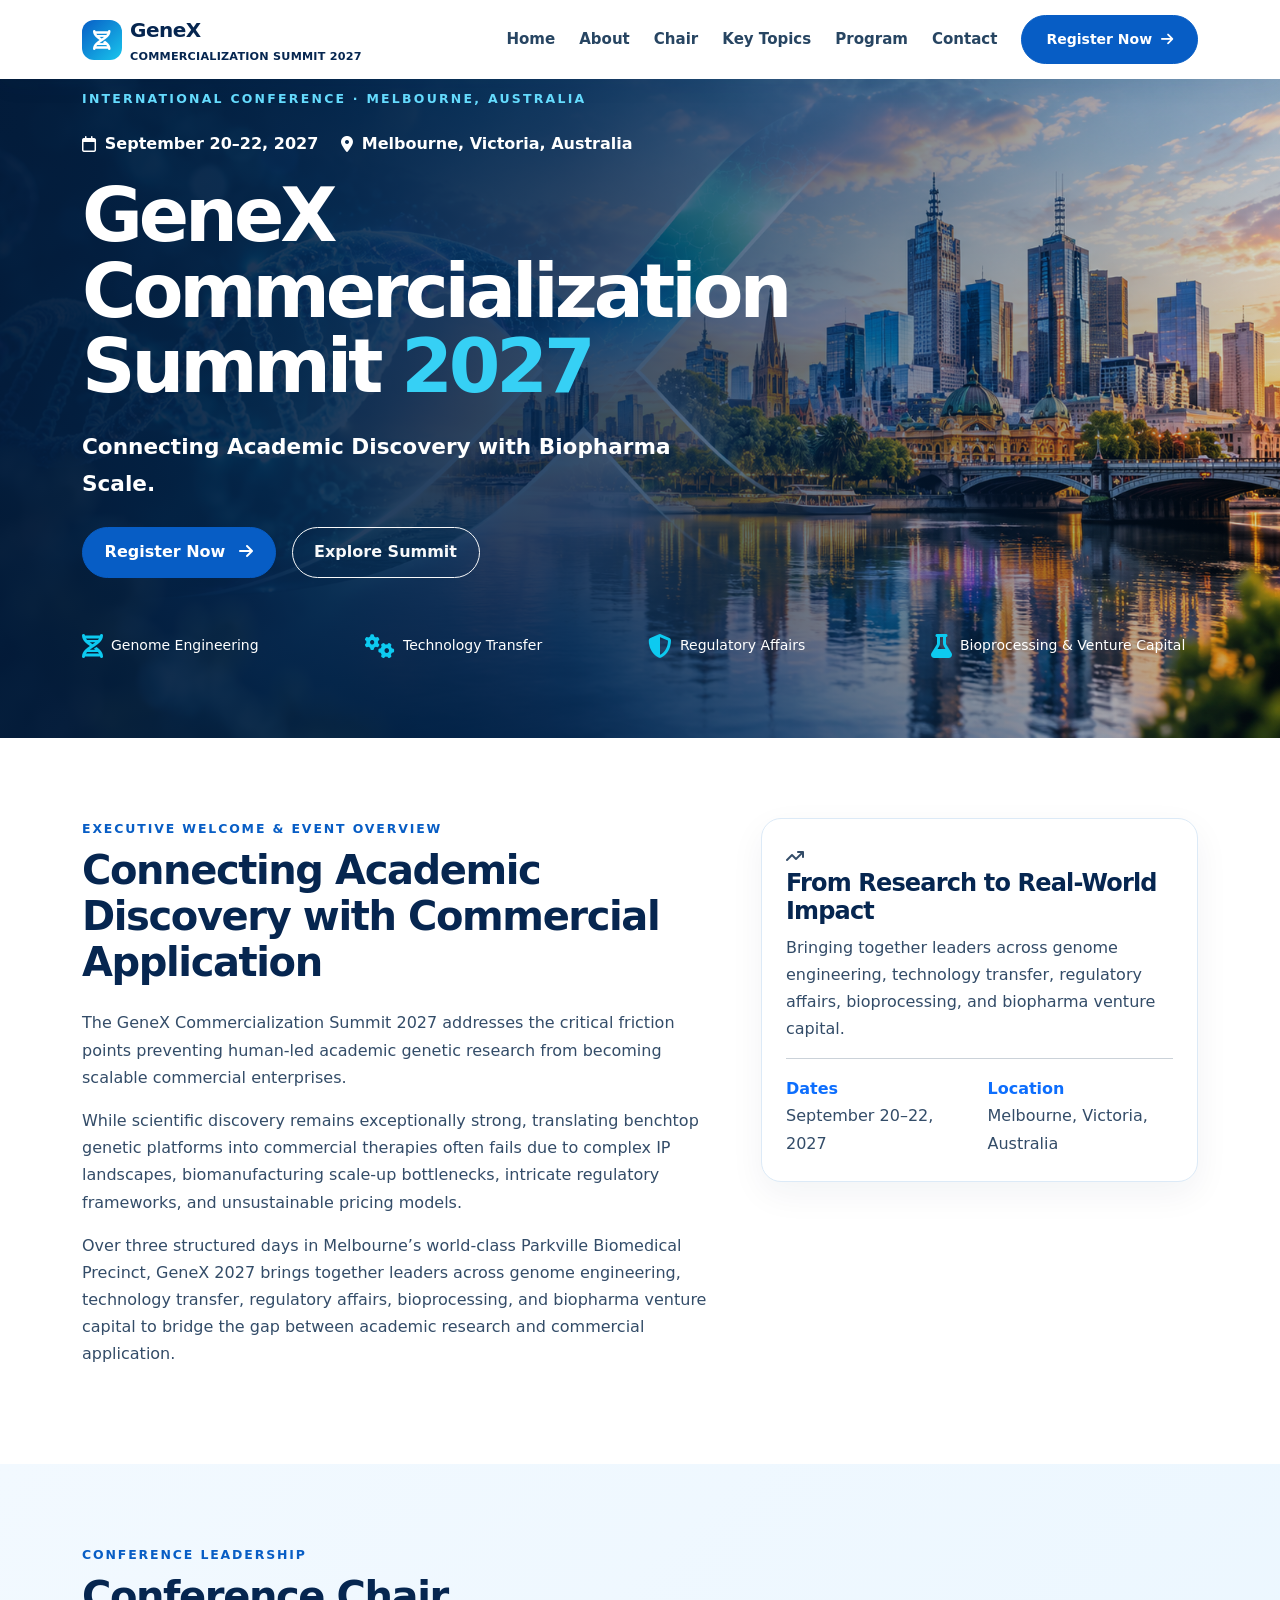
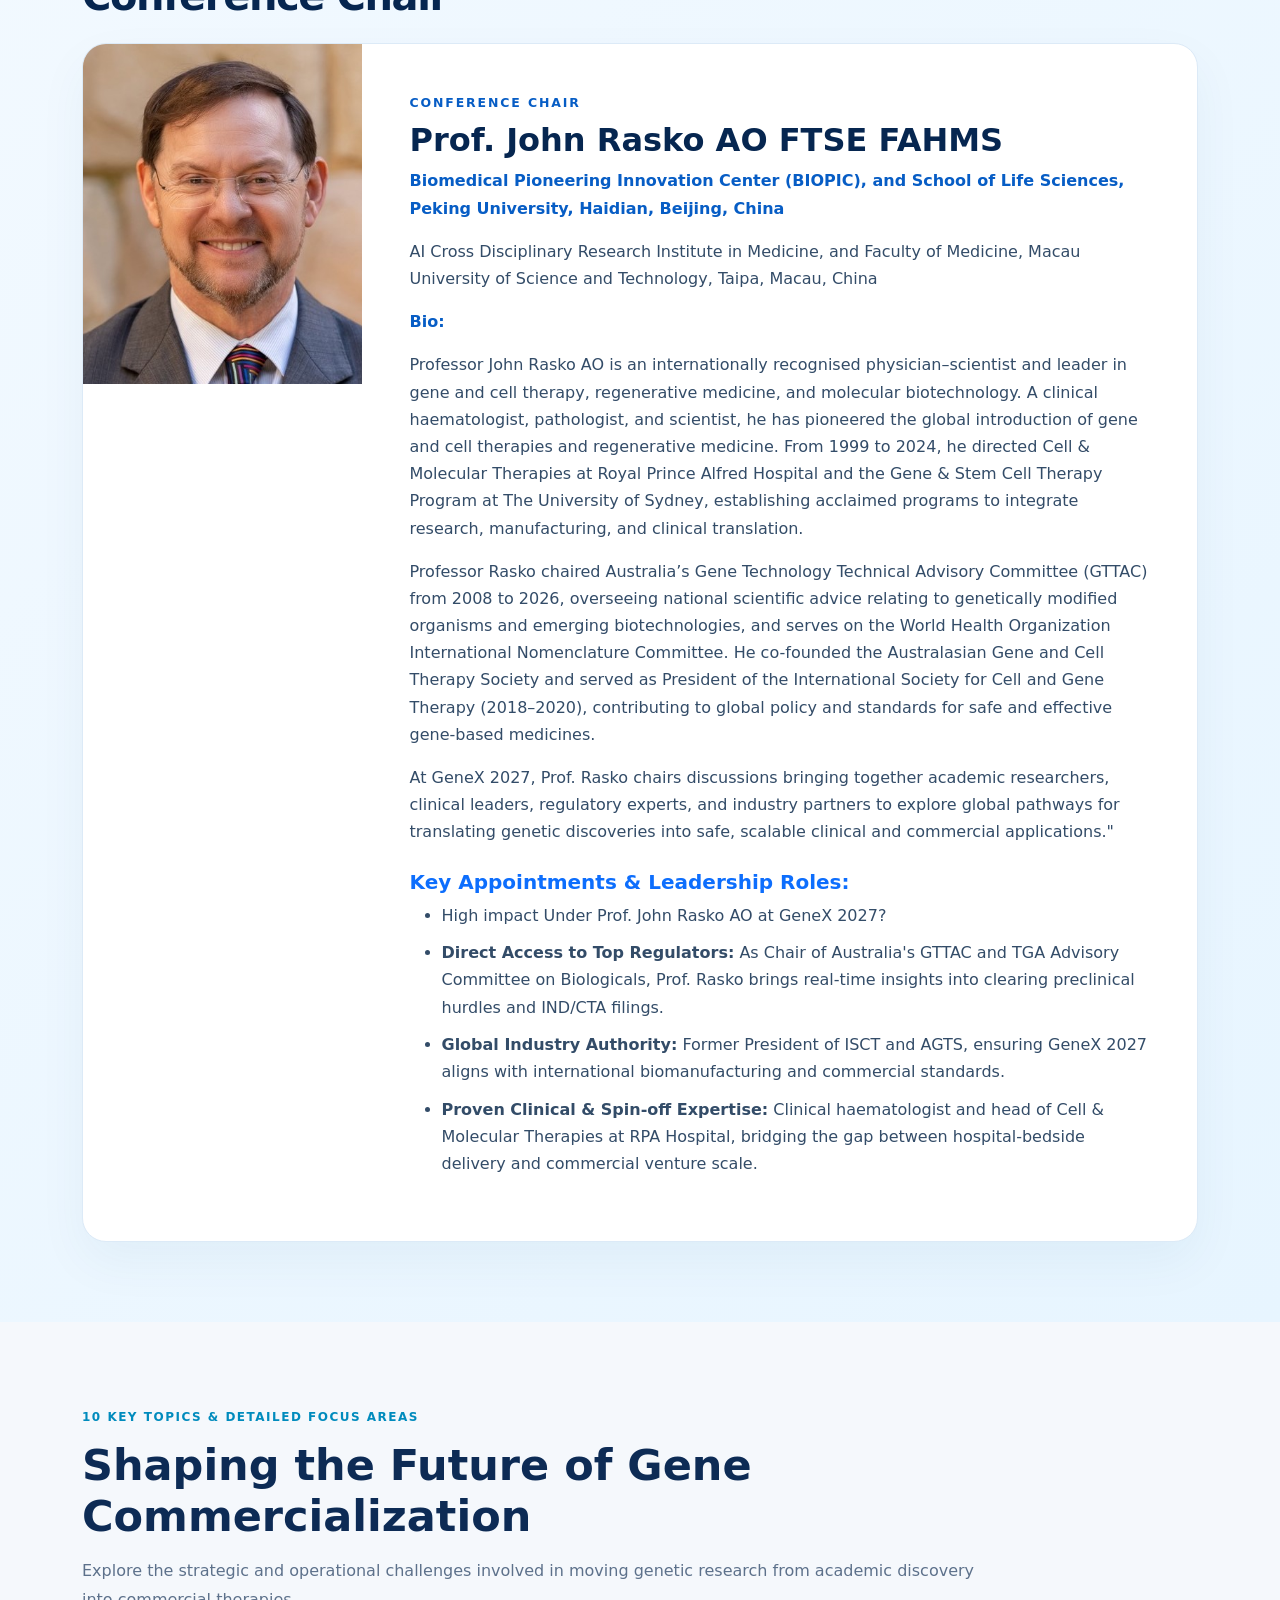
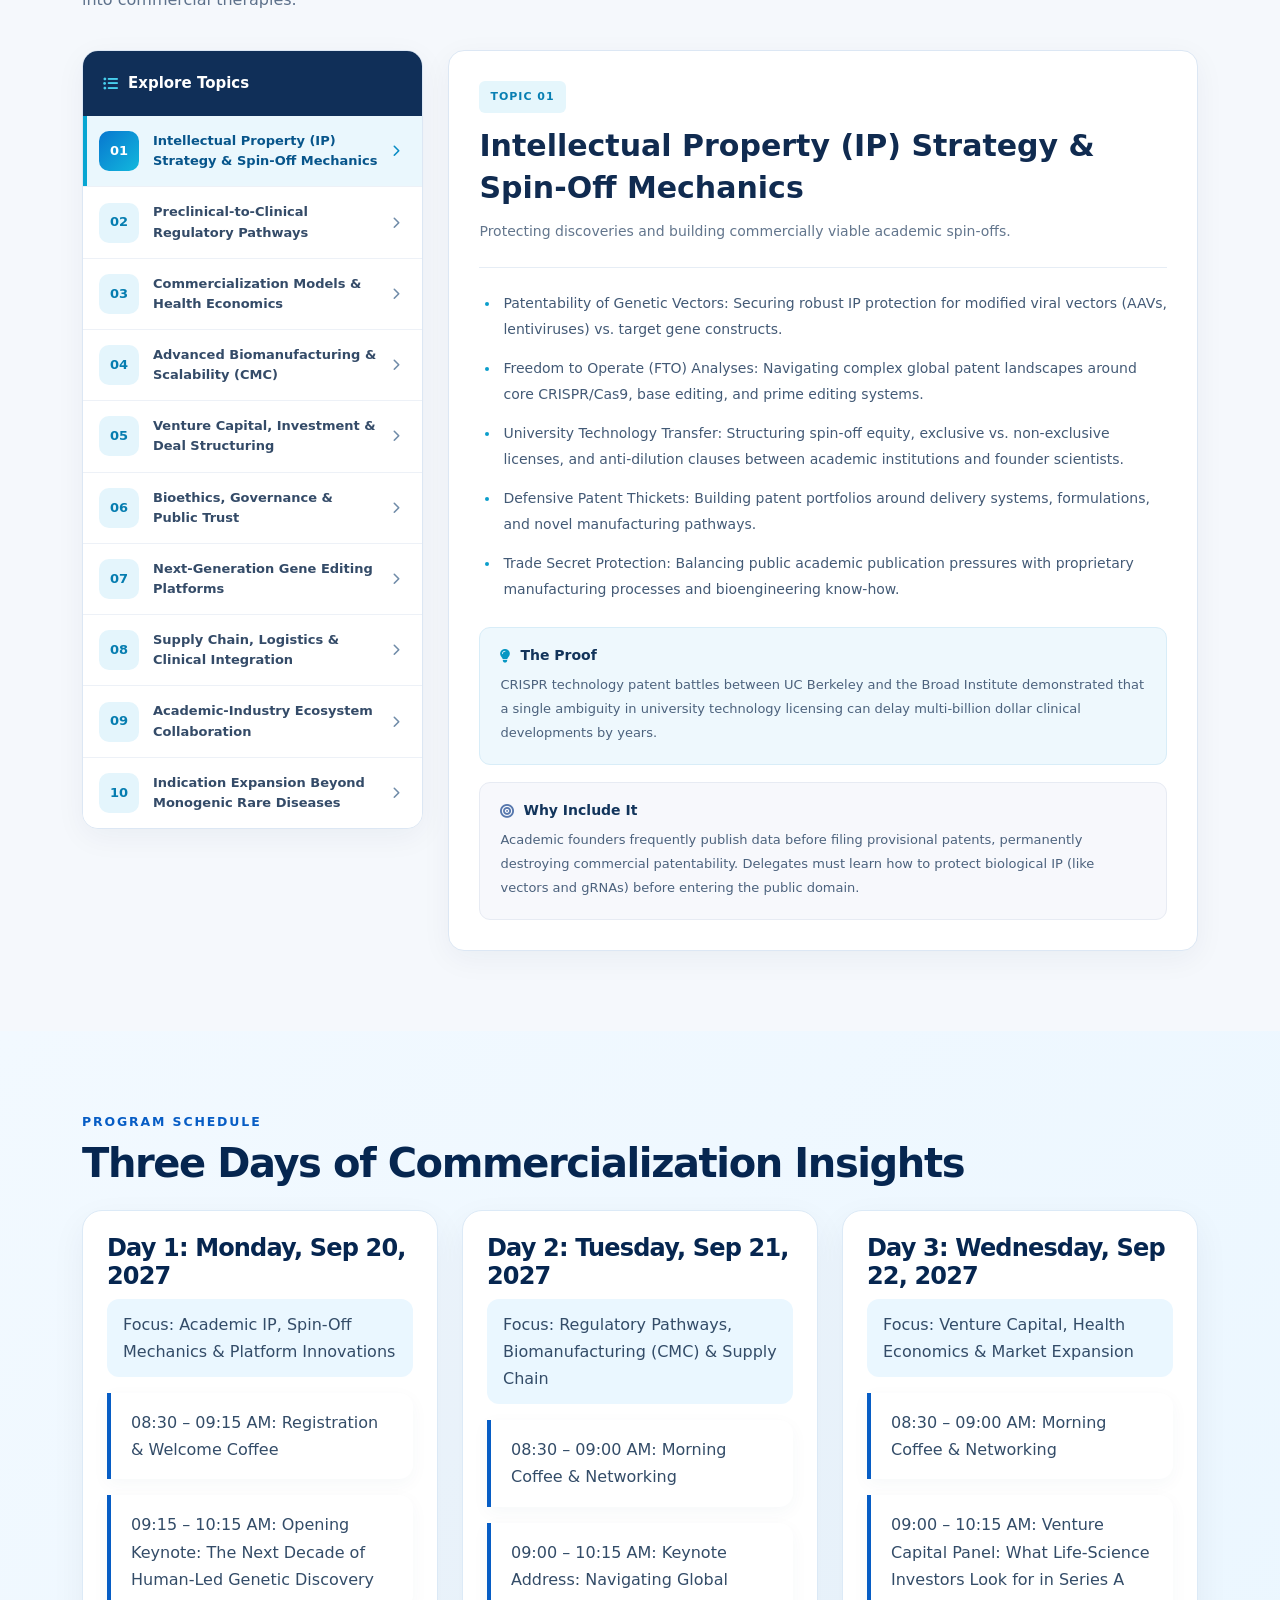
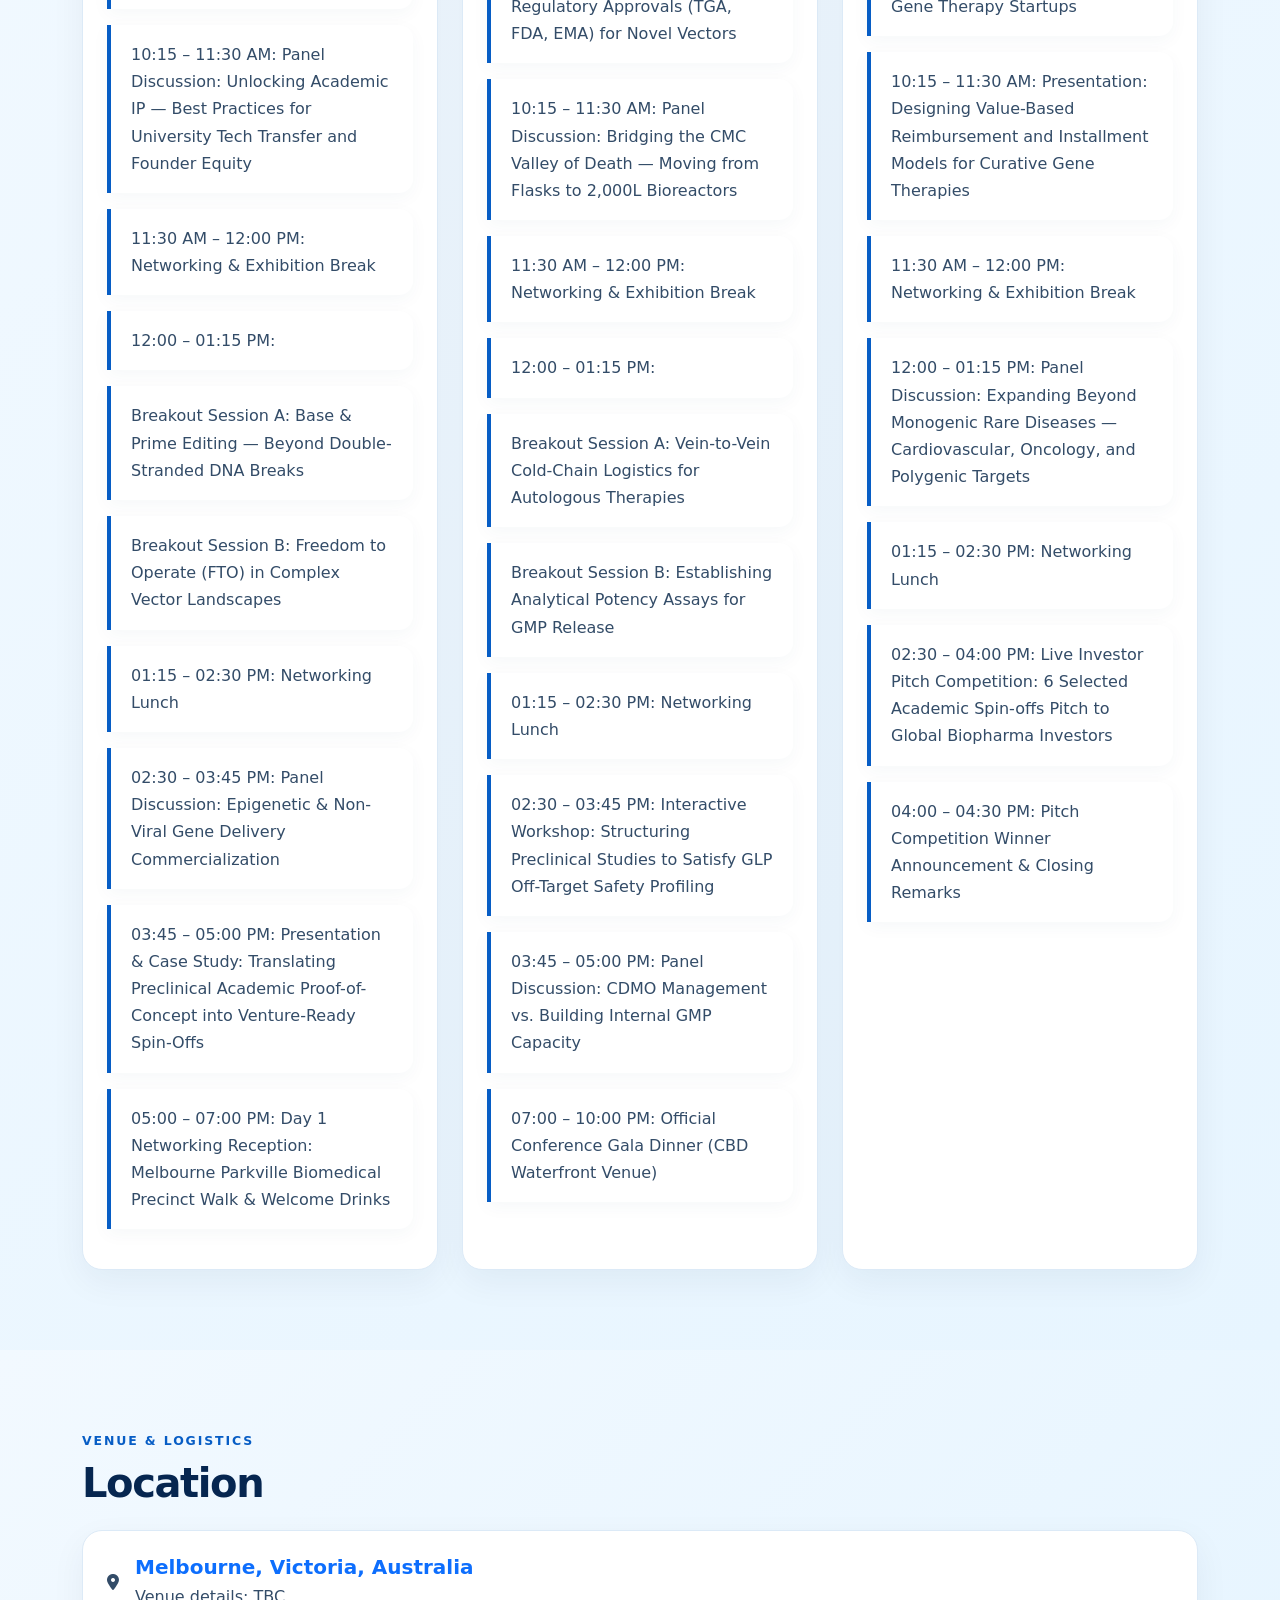
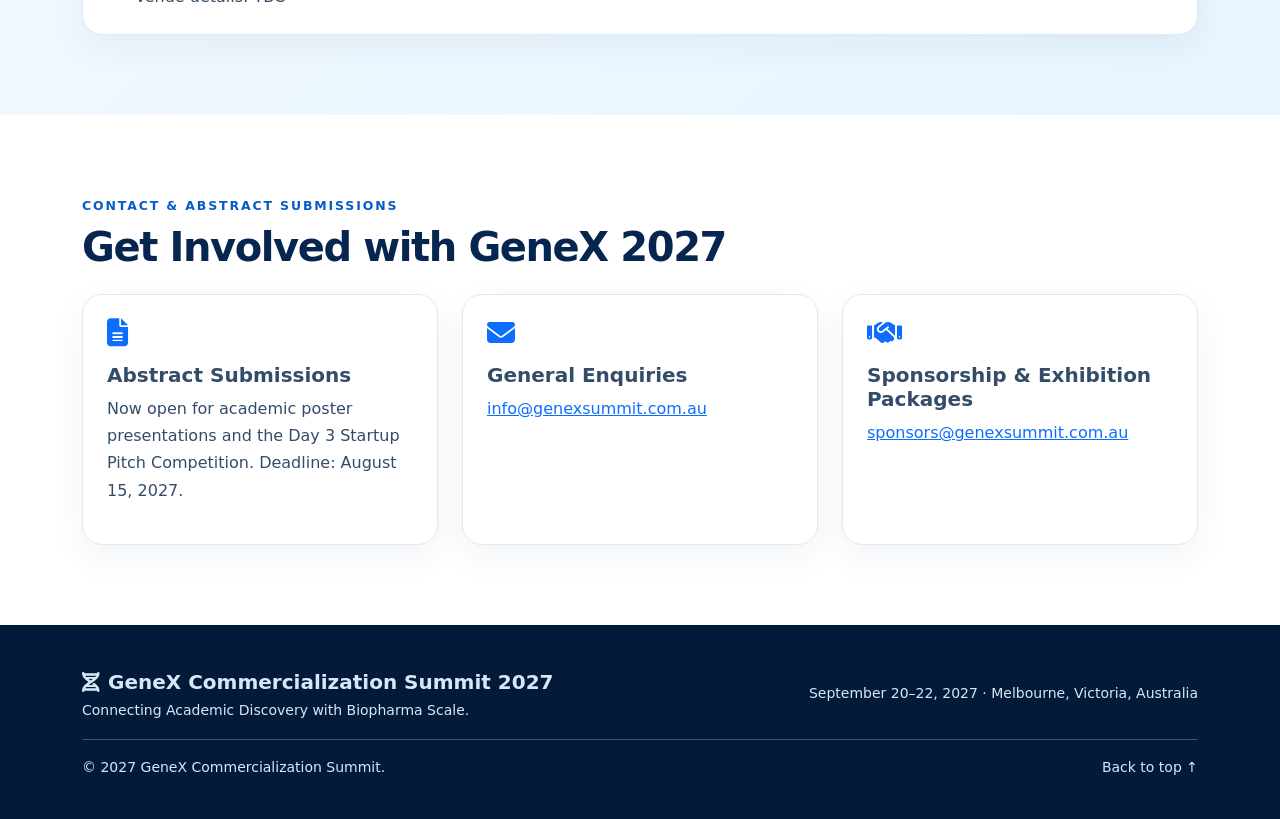
==== commit 2bcc3383: "sevent  commit" ====
--- a/index.html
+++ b/index.html
@@ -169,30 +169,8 @@
         transform: translateY(-5px);
         box-shadow: 0 18px 40px rgba(6, 38, 80, 0.1);
       }
-      .topic-number {
-        display: inline-grid;
-        place-items: center;
-        width: 42px;
-        height: 42px;
-        border-radius: 14px;
-        background: linear-gradient(135deg, var(--blue), var(--cyan));
-        color: #fff;
-        font-weight: 800;
-        margin-bottom: 1rem;
-      }
-      .topic-card h3 {
-        font-size: 1.15rem;
-        color: var(--navy);
-        font-weight: 800;
-      }
-      .topic-card ul {
-        padding-left: 1.15rem;
-        margin-bottom: 0;
-      }
-      .topic-card li {
-        margin-bottom: 0.45rem;
-        font-size: 0.94rem;
-      }
+     
+
       .chair-card {
         border: 1px solid var(--line);
         border-radius: 24px;
@@ -333,6 +311,329 @@
           transition: none !important;
         }
       }
+
+
+      
+/* ==========================================
+   GENEX 2027 TOPICS - VERTICAL SPLIT PANEL
+   ========================================== */
+
+.genex-topics-section {
+    padding: 80px 0;
+    background: #f5f8fc;
+    color: #102b50;
+}
+
+.genex-topics-heading {
+    max-width: 900px;
+    margin-bottom: 35px;
+}
+
+.genex-topics-eyebrow {
+    display: inline-block;
+    margin-bottom: 12px;
+    color: #008bbd;
+    font-size: 12px;
+    font-weight: 800;
+    letter-spacing: 1.5px;
+}
+
+.genex-topics-heading h2 {
+    margin: 0 0 14px;
+    color: #0d2b55;
+    font-size: clamp(28px, 3.5vw, 43px);
+    font-weight: 800;
+    line-height: 1.2;
+}
+
+.genex-topics-heading p {
+    margin: 0;
+    color: #5d718b;
+    font-size: 16px;
+    line-height: 1.8;
+}
+
+/* Main two-column layout */
+.genex-topics-layout {
+    display: grid;
+    grid-template-columns: minmax(280px, 0.82fr) minmax(0, 1.8fr);
+    align-items: start;
+    gap: 25px;
+}
+
+/* Left sidebar */
+.genex-topics-sidebar {
+    overflow: hidden;
+    background: #fff;
+    border: 1px solid #dce7f4;
+    border-radius: 16px;
+    box-shadow: 0 8px 30px rgba(15, 42, 75, 0.05);
+}
+
+.genex-topics-sidebar-heading {
+    display: flex;
+    align-items: center;
+    gap: 10px;
+    padding: 20px;
+    color: #fff;
+    background: #102f58;
+    font-size: 15px;
+    font-weight: 800;
+}
+
+.genex-topics-sidebar-heading i {
+    color: #48d0ee;
+}
+
+.genex-topic-nav {
+    display: flex;
+    flex-direction: column;
+}
+
+.genex-topic-nav-item {
+    display: grid;
+    grid-template-columns: 42px minmax(0, 1fr) 14px;
+    align-items: center;
+    gap: 12px;
+    width: 100%;
+    padding: 15px 16px;
+    text-align: left;
+    color: #344b68;
+    background: #fff;
+    border: 0;
+    border-bottom: 1px solid #edf1f7;
+    cursor: pointer;
+    transition: background 0.2s ease, color 0.2s ease;
+}
+
+.genex-topic-nav-item:last-child {
+    border-bottom: 0;
+}
+
+.genex-topic-nav-item:hover {
+    background: #f2f9fe;
+}
+
+.genex-topic-nav-item.active {
+    color: #07558b;
+    background: #eaf7fd;
+    box-shadow: inset 4px 0 0 #08a6d2;
+}
+
+.genex-topic-number {
+    display: flex;
+    align-items: center;
+    justify-content: center;
+    width: 40px;
+    height: 40px;
+    color: #067db0;
+    background: #e4f5fc;
+    border-radius: 10px;
+    font-size: 13px;
+    font-weight: 800;
+}
+
+.genex-topic-nav-item.active .genex-topic-number {
+    color: #fff;
+    background: linear-gradient(135deg, #0877cf, #12b8dd);
+}
+
+.genex-topic-nav-title {
+    font-size: 13px;
+    font-weight: 750;
+    line-height: 1.55;
+}
+
+.genex-topic-nav-item > i {
+    color: #6f8ba8;
+    font-size: 12px;
+}
+
+.genex-topic-nav-item.active > i {
+    color: #078bc4;
+}
+
+/* Right content panel */
+.genex-topics-content {
+    min-width: 0;
+    background: #fff;
+    border: 1px solid #dce7f4;
+    border-radius: 16px;
+    box-shadow: 0 8px 30px rgba(15, 42, 75, 0.05);
+}
+
+.genex-topic-panel {
+    padding: 30px;
+}
+
+.genex-topic-panel[hidden] {
+    display: none !important;
+}
+
+.genex-topic-panel-header {
+    padding-bottom: 23px;
+    margin-bottom: 23px;
+    border-bottom: 1px solid #e6edf5;
+}
+
+.genex-topic-panel-number {
+    display: inline-block;
+    margin-bottom: 12px;
+    padding: 7px 11px;
+    color: #087fb3;
+    background: #e5f6fc;
+    border-radius: 6px;
+    font-size: 11px;
+    font-weight: 800;
+    letter-spacing: 1px;
+}
+
+.genex-topic-panel-header h3 {
+    margin: 0 0 10px;
+    color: #102b50;
+    font-size: clamp(22px, 2.5vw, 30px);
+    font-weight: 800;
+    line-height: 1.4;
+}
+
+.genex-topic-panel-header > p {
+    margin: 0;
+    color: #63768d;
+    font-size: 14px;
+    line-height: 1.8;
+}
+
+.genex-topic-panel-body > ul {
+    padding-left: 21px;
+    margin: 0 0 25px;
+}
+
+.genex-topic-panel-body > ul li {
+    padding-left: 3px;
+    margin-bottom: 13px;
+    color: #435a76;
+    font-size: 14px;
+    line-height: 1.85;
+}
+
+.genex-topic-panel-body > ul li::marker {
+    color: #0b9ecb;
+}
+
+.genex-topic-insight,
+.genex-topic-why {
+    padding: 19px 20px;
+    margin-top: 17px;
+    border-radius: 11px;
+}
+
+.genex-topic-insight {
+    background: #eef8fd;
+    border: 1px solid #d8edf8;
+}
+
+.genex-topic-why {
+    background: #f7f8fc;
+    border: 1px solid #e7ebf3;
+}
+
+.genex-topic-insight h4,
+.genex-topic-why h4 {
+    display: flex;
+    align-items: center;
+    gap: 9px;
+    margin: 0 0 9px;
+    color: #12345b;
+    font-size: 14px;
+    font-weight: 800;
+}
+
+.genex-topic-insight h4 i {
+    color: #0797c3;
+}
+
+.genex-topic-why h4 i {
+    color: #5677ad;
+}
+
+.genex-topic-insight p,
+.genex-topic-why p {
+    margin: 0;
+    color: #4c627d;
+    font-size: 13px;
+    line-height: 1.85;
+}
+
+/* Tablet */
+@media (max-width: 991.98px) {
+    .genex-topics-layout {
+        grid-template-columns: minmax(230px, 0.9fr) minmax(0, 1.5fr);
+        gap: 16px;
+    }
+
+    .genex-topic-nav-item {
+        grid-template-columns: 36px minmax(0, 1fr) 12px;
+        gap: 9px;
+        padding: 13px 11px;
+    }
+
+    .genex-topic-number {
+        width: 35px;
+        height: 35px;
+    }
+
+    .genex-topic-nav-title {
+        font-size: 12px;
+    }
+
+    .genex-topic-panel {
+        padding: 23px;
+    }
+}
+
+/* Mobile */
+@media (max-width: 767.98px) {
+    .genex-topics-section {
+        padding: 50px 0;
+    }
+
+    .genex-topics-layout {
+        grid-template-columns: minmax(0, 1fr);
+        gap: 18px;
+    }
+
+    .genex-topics-sidebar-heading {
+        padding: 16px;
+    }
+
+    .genex-topic-nav-item {
+        grid-template-columns: 38px minmax(0, 1fr) 14px;
+        padding: 12px 14px;
+    }
+
+    .genex-topic-nav-title {
+        font-size: 13px;
+    }
+
+    .genex-topic-panel {
+        padding: 22px 18px;
+    }
+
+    .genex-topic-panel-header h3 {
+        font-size: 23px;
+    }
+
+    .genex-topic-panel-body > ul li {
+        font-size: 13px;
+    }
+}
+
+@media (prefers-reduced-motion: reduce) {
+    .genex-topic-nav-item {
+        transition: none;
+    }
+}
+
     </style>
   </head>
   <body>
@@ -601,475 +902,498 @@
         </div>
       </div>
     </section>
-    <section id="topics">
-      <div class="container">
-        <div class="small-label mb-2">10 Key Topics & Detailed Focus Areas</div>
-        <h2 class="section-title display-6 mb-2">
-          Shaping the Future of Gene Commercialization
-        </h2>
-        <p class="lead-copy mb-4">
-          Explore the strategic and operational challenges involved in moving
-          genetic research from academic discovery into commercial therapies.
-        </p>
-        <div class="row g-4">
-          <div class="col-md-6 col-xl-4">
-            <article class="glass-card topic-card">
-              <div class="topic-number">01</div>
-              <h3>
-                Intellectual Property (IP) Strategy &amp; Spin-Off Mechanics
-              </h3>
-              <ul>
-                <li>
-                  Patentability of Genetic Vectors: Securing robust IP
-                  protection for modified viral vectors (AAVs, lentiviruses) vs.
-                  target gene constructs.
-                </li>
-                <li>
-                  Freedom to Operate (FTO) Analyses: Navigating complex global
-                  patent landscapes around core CRISPR/Cas9, base editing, and
-                  prime editing systems.
-                </li>
-                <li>
-                  University Technology Transfer: Structuring spin-off equity,
-                  exclusive vs. non-exclusive licenses, and anti-dilution
-                  clauses between academic institutions and founder scientists.
-                </li>
-                <li>
-                  Defensive Patent Thickets: Building patent portfolios around
-                  delivery systems, formulations, and novel manufacturing
-                  pathways.
-                </li>
-                <li>
-                  Trade Secret Protection: Balancing public academic publication
-                  pressures with proprietary manufacturing processes and
-                  bioengineering know-how.
-                </li>
-              </ul>
-              <p class="insight">
-                <strong>The Proof:</strong> CRISPR technology patent battles
-                between UC Berkeley and the Broad Institute demonstrated that a
-                single ambiguity in university technology licensing can delay
-                multi-billion dollar clinical developments by years.
-              </p>
-              <p class="why">
-                <strong>Why Include It:</strong> Academic founders frequently
-                publish data before filing provisional patents, permanently
-                destroying commercial patentability. Delegates must learn how to
-                protect biological IP (like vectors and gRNAs) before entering
-                the public domain.
-              </p>
-            </article>
-          </div>
-          <div class="col-md-6 col-xl-4">
-            <article class="glass-card topic-card">
-              <div class="topic-number">02</div>
-              <h3>Preclinical-to-Clinical Regulatory Pathways</h3>
-              <ul>
-                <li>
-                  Accelerated Approval Mechanisms: Leveraging TGA provisional
-                  approvals (Australia), FDA Breakthrough/RMAT designations
-                  (US), and EMA PRIME frameworks (EU).
-                </li>
-                <li>
-                  Good Laboratory Practice (GLP) Biodistribution: Designing
-                  preclinical animal models to demonstrate on-target cell
-                  tropism and lack of off-target toxicity.
-                </li>
-                <li>
-                  Adaptive Clinical Trial Design: Structuring small-cohort,
-                  Phase I/II master protocols for rare monogenic diseases where
-                  standard placebo arms are unviable.
-                </li>
-                <li>
-                  Immunogenicity &amp; Off-Target Profiling: Meeting global
-                  regulatory standards for vector immunity and genomic integrity
-                  post-editing.
-                </li>
-                <li>
-                  Harmonization Across Jurisdictions: Managing multi-region
-                  IND/CTA filings for international, multi-center gene therapy
-                  clinical trials.
-                </li>
-              </ul>
-              <p class="insight">
-                <strong>The Proof:</strong> According to clinical trial
-                statistics, over 80% of novel biotech platforms fail during the
-                transition from animal models to Phase I trials due to
-                unpredicted off-target toxicity or immunogenicity.
-              </p>
-              <p class="why">
-                <strong>Why Include It:</strong> Regulatory agencies like the
-                FDA, EMA, and Australia&#x27;s TGA require complex,
-                non-traditional trial designs for gene therapies. Understanding
-                accelerated designations (such as RMAT or PRIME) cuts years off
-                development timelines.
-              </p>
-            </article>
-          </div>
-          <div class="col-md-6 col-xl-4">
-            <article class="glass-card topic-card">
-              <div class="topic-number">03</div>
-              <h3>Commercialization Models &amp; Health Economics</h3>
-              <ul>
-                <li>
-                  Value-Based &amp; Installment Pricing: Developing
-                  non-traditional reimbursement models for single-dose, curative
-                  gene therapies.
-                </li>
-                <li>
-                  Payer &amp; HTA Strategy: Conducting Health Technology
-                  Assessments (HTA) to demonstrate long-term quality-adjusted
-                  life-year (QALY) gains to national insurers.
-                </li>
-                <li>
-                  Orphan Drug Commercialization: Designing lean, targeted
-                  commercial sales forces and specialized center-of-excellence
-                  delivery networks.
-                </li>
-                <li>
-                  Risk-Sharing Agreements: Structuring outcome-contingent
-                  rebates between biopharma firms and public healthcare bodies
-                  (e.g., Australian PBS, US Medicare).
-                </li>
-                <li>
-                  Cross-Subsidization Strategies: Balancing ultra-rare pediatric
-                  indications with larger, polygenic adult therapeutic markets
-                  to maintain portfolio solvency.
-                </li>
-              </ul>
-              <p class="insight">
-                <strong>The Proof:</strong> Early gene therapies like Glybera
-                were commercially withdrawn from the market despite scientific
-                efficacy because their single-dose $1 million+ upfront price tag
-                was rejected by health insurers.
-              </p>
-              <p class="why">
-                <strong>Why Include It:</strong> Gene therapies cure diseases in
-                a single dose, which eliminates the recurring-revenue model
-                traditional pharma relies on. Business leaders must master
-                value-based annuity payments and risk-sharing models to survive.
-              </p>
-            </article>
-          </div>
-          <div class="col-md-6 col-xl-4">
-            <article class="glass-card topic-card">
-              <div class="topic-number">04</div>
-              <h3>Advanced Biomanufacturing &amp; Scalability (CMC)</h3>
-              <ul>
-                <li>
-                  Viral Vector Yield Optimization: Transitioning from academic
-                  adherent cell culture flasks to industrial suspension
-                  bioreactors.
-                </li>
-                <li>
-                  Non-Viral Delivery Innovations: Commercializing Lipid
-                  Nanoparticles (LNPs) and novel polymeric carriers to bypass
-                  viral vector shortages.
-                </li>
-                <li>
-                  Autologous vs. Allogeneic Scaling: Managing the high cost and
-                  logistical complexity of patient-specific therapies vs.
-                  off-the-shelf donor lines.
-                </li>
-                <li>
-                  Analytical Assay Development: Standardizing lot-release assays
-                  for viral full-to-empty capsid ratios and vector genome
-                  potency.
-                </li>
-                <li>
-                  cGMP Compliance &amp; CDMO Selection: Deciding when to build
-                  internal GMP facilities vs. outsourcing to Contract
-                  Development and Manufacturing Organizations.
-                </li>
-              </ul>
-              <p class="insight">
-                <strong>The Proof:</strong> Chemistry, Manufacturing, and
-                Controls (CMC) issues cause over 50% of regulatory holds and
-                trial delays in gene therapy clinical filings.
-              </p>
-              <p class="why">
-                <strong>Why Include It:</strong> Moving a viral vector from an
-                academic laboratory flask into an industrial 2,000-Liter
-                suspension bioreactor frequently alters the purity and potency
-                of the biological product, risking total trial failure if not
-                managed early.
-              </p>
-            </article>
-          </div>
-          <div class="col-md-6 col-xl-4">
-            <article class="glass-card topic-card">
-              <div class="topic-number">05</div>
-              <h3>Venture Capital, Investment &amp; Deal Structuring</h3>
-              <ul>
-                <li>
-                  Academic Seed &amp; Series A Pitching: Translating complex
-                  genomic mechanisms into commercial value propositions, market
-                  sizing, and milestone roadmaps.
-                </li>
-                <li>
-                  Non-Dilutive Grant Leveraging: Combining government funding
-                  (e.g., MRFF, NHMRC, NIH) with early-stage venture capital.
-                </li>
-                <li>
-                  Corporate Venture Capital (CVC): Partnering with major
-                  pharmaceutical venture arms early in academic discovery
-                  phases.
-                </li>
-                <li>
-                  Valuation &amp; De-Risking Milestones: Setting scientific
-                  valuation inflection points (in vivo proof-of-concept, IND
-                  clearance, Phase I safety).
-                </li>
-                <li>
-                  Strategic Licensing &amp; M&amp;A: Negotiating option
-                  agreements, co-development deals, and buyout terms with global
-                  biopharma players.
-                </li>
-              </ul>
-              <p class="insight">
-                <strong>The Proof:</strong> Global venture capital investment in
-                gene editing and cell therapies exceeds billions annually, but
-                less than 5% of university spin-off proposals successfully
-                secure Series A funding.
-              </p>
-              <p class="why">
-                <strong>Why Include It:</strong> Academics often pitch
-                scientific novelty rather than market size, regulatory
-                milestones, and risk-mitigation strategies. This topic teaches
-                researchers how to pitch in terms biopharma investors evaluate.
-              </p>
-            </article>
-          </div>
-          <div class="col-md-6 col-xl-4">
-            <article class="glass-card topic-card">
-              <div class="topic-number">06</div>
-              <h3>Bioethics, Governance &amp; Public Trust</h3>
-              <ul>
-                <li>
-                  Somatic vs. Germline Editing Boundaries: Navigating
-                  international scientific consensus and regulatory prohibitions
-                  on inherited genetic modifications.
-                </li>
-                <li>
-                  Global Health Equity &amp; Pricing Access: Addressing
-                  disparities in providing million-dollar gene therapies to low-
-                  and middle-income countries.
-                </li>
-                <li>
-                  Informed Consent in Genetic Trials: Structuring long-term
-                  trial follow-ups (up to 15 years) for permanent genetic
-                  changes.
-                </li>
-                <li>
-                  Data Privacy &amp; Genomic Biobanks: Managing patient privacy,
-                  genomic data ownership, and secondary research rights in
-                  commercial database partnerships.
-                </li>
-                <li>
-                  Combatting Direct-to-Consumer Unregulated Therapies:
-                  Protecting market integrity against non-evidence-based cell
-                  and gene clinics.
-                </li>
-              </ul>
-              <p class="insight">
-                <strong>The Proof:</strong> Regulatory crackdowns on unregulated
-                stem cell clinics and public pushback against gene editing
-                demonstrate that ethical missteps can trigger restrictive
-                legislation that freezes whole sub-fields of research.
-              </p>
-              <p class="why">
-                <strong>Why Include It:</strong> Navigating somatic versus
-                germline boundaries and resolving genomic data privacy concerns
-                are required to maintain the social license to operate and
-                secure long-term public and institutional funding.
-              </p>
-            </article>
-          </div>
-          <div class="col-md-6 col-xl-4">
-            <article class="glass-card topic-card">
-              <div class="topic-number">07</div>
-              <h3>Next-Generation Gene Editing Platforms</h3>
-              <ul>
-                <li>
-                  Base &amp; Prime Editing Platforms: Moving beyond
-                  double-stranded DNA breaks to precise single-nucleotide
-                  corrections without donor DNA.
-                </li>
-                <li>
-                  Epigenetic Editing: Commercializing gene silencing and
-                  activation approaches that alter expression without modifying
-                  underlying DNA sequences.
-                </li>
-                <li>
-                  In Vivo Gene Editing: Transitioning from expensive ex vivo
-                  cell manipulation to direct patient administration.
-                </li>
-                <li>
-                  Multiplex Genome Engineering: Simultaneously knocking out or
-                  inserting multiple genes for complex biological targets (e.g.,
-                  universal CAR-T cells).
-                </li>
-                <li>
-                  AI-Guided Guide RNA (gRNA) Design: Utilizing machine learning
-                  models to predict on-target efficiency and minimize off-target
-                  genomic cleavage.
-                </li>
-              </ul>
-              <p class="insight">
-                <strong>The Proof:</strong> The global CRISPR and
-                next-generation gene-editing market is projected to expand
-                significantly over the next decade.
-              </p>
-              <p class="why">
-                <strong>Why Include It:</strong> Standard CRISPR-Cas9 creates
-                double-stranded DNA breaks, which carry risks of large genomic
-                deletions. Newer platforms like base editing, prime editing, and
-                epigenetic editing represent the incoming wave of commercial
-                investment.
-              </p>
-            </article>
-          </div>
-          <div class="col-md-6 col-xl-4">
-            <article class="glass-card topic-card">
-              <div class="topic-number">08</div>
-              <h3>Supply Chain, Logistics &amp; Clinical Integration</h3>
-              <ul>
-                <li>
-                  Cryogenic Cold-Chain Logistics: Managing ultra-low
-                  temperature, uninterrupted supply chains for live genetic
-                  vector products.
-                </li>
-                <li>
-                  Vein-to-Vein Logistics Tracking: Ensuring strict
-                  chain-of-custody and chain-of-identity protocols for
-                  patient-derived materials in autologous therapies.
-                </li>
-                <li>
-                  Clinical Site Accreditation: Establishing specialized hospital
-                  infrastructure and training medical staff for safe vector
-                  administration.
-                </li>
-                <li>
-                  Post-Market Pharmacovigilance: Building registry systems to
-                  track real-world safety and long-term durability over
-                  multi-decade periods.
-                </li>
-                <li>
-                  Regional Hub Manufacturing: Setting up localized
-                  biomanufacturing nodes (e.g., Melbourne&#x27;s Parkville
-                  precinct) to serve Asia-Pacific clinical hubs.
-                </li>
-              </ul>
-              <p class="insight">
-                <strong>The Proof:</strong> For autologous (patient-specific)
-                gene therapies, the &quot;vein-to-vein&quot; supply chain
-                requires harvesting, modifying, and re-infusing patient cells
-                within tight window constraints at ultra-low cryogenic
-                temperatures.
-              </p>
-              <p class="why">
-                <strong>Why Include It:</strong> A single failure in cold-chain
-                logistics or chain-of-custody tracking destroys the therapeutic
-                batch, wastes hundreds of thousands of dollars, and directly
-                jeopardizes patient lives.
-              </p>
-            </article>
-          </div>
-          <div class="col-md-6 col-xl-4">
-            <article class="glass-card topic-card">
-              <div class="topic-number">09</div>
-              <h3>Academic-Industry Ecosystem Collaboration</h3>
-              <ul>
-                <li>
-                  Co-Op Research Centres (CRCs): Establishing formal
-                  public-private partnerships between research universities,
-                  hospitals, and biotech enterprises.
-                </li>
-                <li>
-                  Shared Infrastructure Models: Utilizing incubators,
-                  biofoundries, and core facilities to reduce capital
-                  expenditure for early-stage spin-offs.
-                </li>
-                <li>
-                  Talent Pipelines &amp; Cross-Disciplinary Training: Bridging
-                  the gap between academic molecular biologists and commercial
-                  bioprocess engineers/executives.
-                </li>
-                <li>
-                  Proof-of-Concept &amp; Accelerator Funds: Managing
-                  institutional venture funds designed to bridge the
-                  &quot;Valley of Death&quot; between paper publication and
-                  startup formation.
-                </li>
-                <li>
-                  Consortium-Driven Precompetitive Research: Collaborating
-                  across competing biotech firms to standardize vector
-                  characterization and safety benchmarks.
-                </li>
-              </ul>
-              <p class="insight">
-                <strong>The Proof:</strong> Regions with dedicated life-science
-                hubs—such as Boston&#x27;s Kendall Square or Melbourne&#x27;s
-                Parkville Biomedical Precinct—generate up to 4x more commercial
-                biotech spin-offs per research dollar than isolated
-                institutions.
-              </p>
-              <p class="why">
-                <strong>Why Include It:</strong> High capital costs make it
-                impossible for early startups to buy their own equipment. Shared
-                incubators, biofoundries, and public-private partnerships allow
-                startups to bridge the &quot;Valley of Death&quot;.
-              </p>
-            </article>
-          </div>
-          <div class="col-md-6 col-xl-4">
-            <article class="glass-card topic-card">
-              <div class="topic-number">10</div>
-              <h3>Indication Expansion Beyond Monogenic Rare Diseases</h3>
-              <ul>
-                <li>
-                  Gene Therapy for Common Cardiovascular Diseases: Targeting
-                  lipid metabolism and cardiac tissue regeneration in
-                  mass-market populations.
-                </li>
-                <li>
-                  Oncology &amp; Gene-Edited Immuno-Therapeutics: Developing
-                  next-generation CAR-T, CAR-NK, and TCR therapies for solid
-                  tumors.
-                </li>
-                <li>
-                  Neurodegenerative Target Commercialization: Crossing the
-                  blood-brain barrier to treat Parkinson&#x27;s,
-                  Alzheimer&#x27;s, and ALS via viral and non-viral delivery.
-                </li>
-                <li>
-                  Metabolic &amp; Age-Related Gene Targets: Commercializing
-                  therapies aimed at metabolic disorders, muscle wasting, and
-                  cellular senescence.
-                </li>
-                <li>
-                  Polygenic Risk Score Application: Moving from single-gene
-                  defects to multi-gene risk mitigation in preventative health
-                  markets.
-                </li>
-              </ul>
-              <p class="insight">
-                <strong>The Proof:</strong> While early gene therapies targeted
-                ultra-rare monogenic diseases affecting small patient
-                populations, the largest growth opportunities lie in polygenic,
-                common conditions like heart disease, oncology, and
-                neurodegeneration.
-              </p>
-              <p class="why">
-                <strong>Why Include It:</strong> Moving beyond niche markets
-                into broad clinical applications is what transforms boutique
-                biotechs into multi-billion-dollar enterprise leaders.
-              </p>
-            </article>
-          </div>
-        </div>
-      </div>
-    </section>
+
+        
+<section class="genex-topics-section" id="topics">
+    <div class="container">
+
+        <div class="genex-topics-heading">
+            <span class="genex-topics-eyebrow">
+                10 KEY TOPICS &amp; DETAILED FOCUS AREAS
+            </span>
+
+            <h2>Shaping the Future of Gene Commercialization</h2>
+
+            <p>
+                Explore the strategic and operational challenges involved
+                in moving genetic research from academic discovery into
+                commercial therapies.
+            </p>
+        </div>
+
+        <div class="genex-topics-layout">
+
+            <!-- LEFT: TOPIC NAVIGATION -->
+            <aside class="genex-topics-sidebar">
+                <div class="genex-topics-sidebar-heading">
+                    <i class="fa-solid fa-list-ul"></i>
+                    <span>Explore Topics</span>
+                </div>
+
+                <div class="genex-topic-nav" role="tablist"
+                     aria-label="GeneX conference topics"
+                     aria-orientation="vertical">
+
+                    <button class="genex-topic-nav-item active"
+                        id="topic-tab-01" type="button" role="tab"
+                        aria-selected="true" aria-controls="topic-panel-01"
+                        data-topic="01">
+                        <span class="genex-topic-number">01</span>
+                        <span class="genex-topic-nav-title">
+                            Intellectual Property (IP) Strategy &amp;
+                            Spin-Off Mechanics
+                        </span>
+                        <i class="fa-solid fa-chevron-right"></i>
+                    </button>
+
+                    <button class="genex-topic-nav-item"
+                        id="topic-tab-02" type="button" role="tab"
+                        aria-selected="false" aria-controls="topic-panel-02"
+                        data-topic="02" tabindex="-1">
+                        <span class="genex-topic-number">02</span>
+                        <span class="genex-topic-nav-title">
+                            Preclinical-to-Clinical Regulatory Pathways
+                        </span>
+                        <i class="fa-solid fa-chevron-right"></i>
+                    </button>
+
+                    <button class="genex-topic-nav-item"
+                        id="topic-tab-03" type="button" role="tab"
+                        aria-selected="false" aria-controls="topic-panel-03"
+                        data-topic="03" tabindex="-1">
+                        <span class="genex-topic-number">03</span>
+                        <span class="genex-topic-nav-title">
+                            Commercialization Models &amp; Health Economics
+                        </span>
+                        <i class="fa-solid fa-chevron-right"></i>
+                    </button>
+
+                    <button class="genex-topic-nav-item"
+                        id="topic-tab-04" type="button" role="tab"
+                        aria-selected="false" aria-controls="topic-panel-04"
+                        data-topic="04" tabindex="-1">
+                        <span class="genex-topic-number">04</span>
+                        <span class="genex-topic-nav-title">
+                            Advanced Biomanufacturing &amp; Scalability (CMC)
+                        </span>
+                        <i class="fa-solid fa-chevron-right"></i>
+                    </button>
+
+                    <button class="genex-topic-nav-item"
+                        id="topic-tab-05" type="button" role="tab"
+                        aria-selected="false" aria-controls="topic-panel-05"
+                        data-topic="05" tabindex="-1">
+                        <span class="genex-topic-number">05</span>
+                        <span class="genex-topic-nav-title">
+                            Venture Capital, Investment &amp; Deal Structuring
+                        </span>
+                        <i class="fa-solid fa-chevron-right"></i>
+                    </button>
+
+                    <button class="genex-topic-nav-item"
+                        id="topic-tab-06" type="button" role="tab"
+                        aria-selected="false" aria-controls="topic-panel-06"
+                        data-topic="06" tabindex="-1">
+                        <span class="genex-topic-number">06</span>
+                        <span class="genex-topic-nav-title">
+                            Bioethics, Governance &amp; Public Trust
+                        </span>
+                        <i class="fa-solid fa-chevron-right"></i>
+                    </button>
+
+                    <button class="genex-topic-nav-item"
+                        id="topic-tab-07" type="button" role="tab"
+                        aria-selected="false" aria-controls="topic-panel-07"
+                        data-topic="07" tabindex="-1">
+                        <span class="genex-topic-number">07</span>
+                        <span class="genex-topic-nav-title">
+                            Next-Generation Gene Editing Platforms
+                        </span>
+                        <i class="fa-solid fa-chevron-right"></i>
+                    </button>
+
+                    <button class="genex-topic-nav-item"
+                        id="topic-tab-08" type="button" role="tab"
+                        aria-selected="false" aria-controls="topic-panel-08"
+                        data-topic="08" tabindex="-1">
+                        <span class="genex-topic-number">08</span>
+                        <span class="genex-topic-nav-title">
+                            Supply Chain, Logistics &amp; Clinical Integration
+                        </span>
+                        <i class="fa-solid fa-chevron-right"></i>
+                    </button>
+
+                    <button class="genex-topic-nav-item"
+                        id="topic-tab-09" type="button" role="tab"
+                        aria-selected="false" aria-controls="topic-panel-09"
+                        data-topic="09" tabindex="-1">
+                        <span class="genex-topic-number">09</span>
+                        <span class="genex-topic-nav-title">
+                            Academic-Industry Ecosystem Collaboration
+                        </span>
+                        <i class="fa-solid fa-chevron-right"></i>
+                    </button>
+
+                    <button class="genex-topic-nav-item"
+                        id="topic-tab-10" type="button" role="tab"
+                        aria-selected="false" aria-controls="topic-panel-10"
+                        data-topic="10" tabindex="-1">
+                        <span class="genex-topic-number">10</span>
+                        <span class="genex-topic-nav-title">
+                            Indication Expansion Beyond Monogenic Rare Diseases
+                        </span>
+                        <i class="fa-solid fa-chevron-right"></i>
+                    </button>
+
+                </div>
+            </aside>
+
+            <!-- RIGHT: TOPIC CONTENT -->
+            <div class="genex-topics-content">
+
+                <!-- TOPIC 01 -->
+                <article class="genex-topic-panel active"
+                    id="topic-panel-01" role="tabpanel"
+                    aria-labelledby="topic-tab-01">
+
+                    <div class="genex-topic-panel-header">
+                        <span class="genex-topic-panel-number">TOPIC 01</span>
+                        <h3>Intellectual Property (IP) Strategy &amp; Spin-Off Mechanics</h3>
+                        <p>Protecting discoveries and building commercially viable academic spin-offs.</p>
+                    </div>
+
+                    <div class="genex-topic-panel-body">
+                        <ul>
+                            <li>Patentability of Genetic Vectors: Securing robust IP protection for modified viral vectors (AAVs, lentiviruses) vs. target gene constructs.</li>
+                            <li>Freedom to Operate (FTO) Analyses: Navigating complex global patent landscapes around core CRISPR/Cas9, base editing, and prime editing systems.</li>
+                            <li>University Technology Transfer: Structuring spin-off equity, exclusive vs. non-exclusive licenses, and anti-dilution clauses between academic institutions and founder scientists.</li>
+                            <li>Defensive Patent Thickets: Building patent portfolios around delivery systems, formulations, and novel manufacturing pathways.</li>
+                            <li>Trade Secret Protection: Balancing public academic publication pressures with proprietary manufacturing processes and bioengineering know-how.</li>
+                        </ul>
+
+                        <div class="genex-topic-insight">
+                            <h4><i class="fa-solid fa-lightbulb"></i> The Proof</h4>
+                            <p>CRISPR technology patent battles between UC Berkeley and the Broad Institute demonstrated that a single ambiguity in university technology licensing can delay multi-billion dollar clinical developments by years.</p>
+                        </div>
+
+                        <div class="genex-topic-why">
+                            <h4><i class="fa-solid fa-bullseye"></i> Why Include It</h4>
+                            <p>Academic founders frequently publish data before filing provisional patents, permanently destroying commercial patentability. Delegates must learn how to protect biological IP (like vectors and gRNAs) before entering the public domain.</p>
+                        </div>
+                    </div>
+                </article>
+
+                <!-- TOPIC 02 -->
+                <article class="genex-topic-panel"
+                    id="topic-panel-02" role="tabpanel"
+                    aria-labelledby="topic-tab-02" hidden>
+
+                    <div class="genex-topic-panel-header">
+                        <span class="genex-topic-panel-number">TOPIC 02</span>
+                        <h3>Preclinical-to-Clinical Regulatory Pathways</h3>
+                        <p>Understanding regulatory requirements for safe and efficient clinical translation.</p>
+                    </div>
+
+                    <div class="genex-topic-panel-body">
+                        <ul>
+                            <li>Accelerated Approval Mechanisms: Leveraging TGA provisional approvals (Australia), FDA Breakthrough/RMAT designations (US), and EMA PRIME frameworks (EU).</li>
+                            <li>Good Laboratory Practice (GLP) Biodistribution: Designing preclinical animal models to demonstrate on-target cell tropism and lack of off-target toxicity.</li>
+                            <li>Adaptive Clinical Trial Design: Structuring small-cohort, Phase I/II master protocols for rare monogenic diseases where standard placebo arms are unviable.</li>
+                            <li>Immunogenicity &amp; Off-Target Profiling: Meeting global regulatory standards for vector immunity and genomic integrity post-editing.</li>
+                            <li>Harmonization Across Jurisdictions: Managing multi-region IND/CTA filings for international, multi-center gene therapy clinical trials.</li>
+                        </ul>
+
+                        <div class="genex-topic-insight">
+                            <h4><i class="fa-solid fa-lightbulb"></i> The Proof</h4>
+                            <p>According to clinical trial statistics, over 80% of novel biotech platforms fail during the transition from animal models to Phase I trials due to unpredicted off-target toxicity or immunogenicity.</p>
+                        </div>
+
+                        <div class="genex-topic-why">
+                            <h4><i class="fa-solid fa-bullseye"></i> Why Include It</h4>
+                            <p>Regulatory agencies like the FDA, EMA, and Australia's TGA require complex, non-traditional trial designs for gene therapies. Understanding accelerated designations (such as RMAT or PRIME) cuts years off development timelines.</p>
+                        </div>
+                    </div>
+                </article>
+
+              
+<!-- TOPIC 03 -->
+<article class="genex-topic-panel"
+    id="topic-panel-03"
+    role="tabpanel"
+    aria-labelledby="topic-tab-03"
+    hidden>
+
+    <div class="genex-topic-panel-header">
+        <span class="genex-topic-panel-number">TOPIC 03</span>
+        <h3>Commercialization Models &amp; Health Economics</h3>
+    </div>
+
+    <div class="genex-topic-panel-body">
+        <ul>
+            <li>Value-Based &amp; Installment Pricing: Developing non-traditional reimbursement models for single-dose, curative gene therapies.</li>
+            <li>Payer &amp; HTA Strategy: Conducting Health Technology Assessments (HTA) to demonstrate long-term quality-adjusted life-year (QALY) gains to national insurers.</li>
+            <li>Orphan Drug Commercialization: Designing lean, targeted commercial sales forces and specialized center-of-excellence delivery networks.</li>
+            <li>Risk-Sharing Agreements: Structuring outcome-contingent rebates between biopharma firms and public healthcare bodies (e.g., Australian PBS, US Medicare).</li>
+            <li>Cross-Subsidization Strategies: Balancing ultra-rare pediatric indications with larger, polygenic adult therapeutic markets to maintain portfolio solvency.</li>
+        </ul>
+
+        <div class="genex-topic-insight">
+            <h4><i class="fa-solid fa-lightbulb"></i> The Proof</h4>
+            <p>Early gene therapies like Glybera were commercially withdrawn from the market despite scientific efficacy because their single-dose $1 million+ upfront price tag was rejected by health insurers.</p>
+        </div>
+
+        <div class="genex-topic-why">
+            <h4><i class="fa-solid fa-bullseye"></i> Why Include It</h4>
+            <p>Gene therapies cure diseases in a single dose, which eliminates the recurring-revenue model traditional pharma relies on. Business leaders must master value-based annuity payments and risk-sharing models to survive.</p>
+        </div>
+    </div>
+</article>
+
+
+<!-- TOPIC 04 -->
+<article class="genex-topic-panel"
+    id="topic-panel-04"
+    role="tabpanel"
+    aria-labelledby="topic-tab-04"
+    hidden>
+
+    <div class="genex-topic-panel-header">
+        <span class="genex-topic-panel-number">TOPIC 04</span>
+        <h3>Advanced Biomanufacturing &amp; Scalability (CMC)</h3>
+    </div>
+
+    <div class="genex-topic-panel-body">
+        <ul>
+            <li>Viral Vector Yield Optimization: Transitioning from academic adherent cell culture flasks to industrial suspension bioreactors.</li>
+            <li>Non-Viral Delivery Innovations: Commercializing Lipid Nanoparticles (LNPs) and novel polymeric carriers to bypass viral vector shortages.</li>
+            <li>Autologous vs. Allogeneic Scaling: Managing the high cost and logistical complexity of patient-specific therapies vs. off-the-shelf donor lines.</li>
+            <li>Analytical Assay Development: Standardizing lot-release assays for viral full-to-empty capsid ratios and vector genome potency.</li>
+            <li>cGMP Compliance &amp; CDMO Selection: Deciding when to build internal GMP facilities vs. outsourcing to Contract Development and Manufacturing Organizations.</li>
+        </ul>
+
+        <div class="genex-topic-insight">
+            <h4><i class="fa-solid fa-lightbulb"></i> The Proof</h4>
+            <p>Chemistry, Manufacturing, and Controls (CMC) issues cause over 50% of regulatory holds and trial delays in gene therapy clinical filings.</p>
+        </div>
+
+        <div class="genex-topic-why">
+            <h4><i class="fa-solid fa-bullseye"></i> Why Include It</h4>
+            <p>Moving a viral vector from an academic laboratory flask into an industrial 2,000-Liter suspension bioreactor frequently alters the purity and potency of the biological product, risking total trial failure if not managed early.</p>
+        </div>
+    </div>
+</article>
+
+
+<!-- TOPIC 05 -->
+<article class="genex-topic-panel"
+    id="topic-panel-05"
+    role="tabpanel"
+    aria-labelledby="topic-tab-05"
+    hidden>
+
+    <div class="genex-topic-panel-header">
+        <span class="genex-topic-panel-number">TOPIC 05</span>
+        <h3>Venture Capital, Investment &amp; Deal Structuring</h3>
+    </div>
+
+    <div class="genex-topic-panel-body">
+        <ul>
+            <li>Academic Seed &amp; Series A Pitching: Translating complex genomic mechanisms into commercial value propositions, market sizing, and milestone roadmaps.</li>
+            <li>Non-Dilutive Grant Leveraging: Combining government funding (e.g., MRFF, NHMRC, NIH) with early-stage venture capital.</li>
+            <li>Corporate Venture Capital (CVC): Partnering with major pharmaceutical venture arms early in academic discovery phases.</li>
+            <li>Valuation &amp; De-Risking Milestones: Setting scientific valuation inflection points (in vivo proof-of-concept, IND clearance, Phase I safety).</li>
+            <li>Strategic Licensing &amp; M&amp;A: Negotiating option agreements, co-development deals, and buyout terms with global biopharma players.</li>
+        </ul>
+
+        <div class="genex-topic-insight">
+            <h4><i class="fa-solid fa-lightbulb"></i> The Proof</h4>
+            <p>Global venture capital investment in gene editing and cell therapies exceeds billions annually, but less than 5% of university spin-off proposals successfully secure Series A funding.</p>
+        </div>
+
+        <div class="genex-topic-why">
+            <h4><i class="fa-solid fa-bullseye"></i> Why Include It</h4>
+            <p>Academics often pitch scientific novelty rather than market size, regulatory milestones, and risk-mitigation strategies. This topic teaches researchers how to pitch in terms biopharma investors evaluate.</p>
+        </div>
+    </div>
+</article>
+
+
+<!-- TOPIC 06 -->
+<article class="genex-topic-panel"
+    id="topic-panel-06"
+    role="tabpanel"
+    aria-labelledby="topic-tab-06"
+    hidden>
+
+    <div class="genex-topic-panel-header">
+        <span class="genex-topic-panel-number">TOPIC 06</span>
+        <h3>Bioethics, Governance &amp; Public Trust</h3>
+    </div>
+
+    <div class="genex-topic-panel-body">
+        <ul>
+            <li>Somatic vs. Germline Editing Boundaries: Navigating international scientific consensus and regulatory prohibitions on inherited genetic modifications.</li>
+            <li>Global Health Equity &amp; Pricing Access: Addressing disparities in providing million-dollar gene therapies to low- and middle-income countries.</li>
+            <li>Informed Consent in Genetic Trials: Structuring long-term trial follow-ups (up to 15 years) for permanent genetic changes.</li>
+            <li>Data Privacy &amp; Genomic Biobanks: Managing patient privacy, genomic data ownership, and secondary research rights in commercial database partnerships.</li>
+            <li>Combatting Direct-to-Consumer Unregulated Therapies: Protecting market integrity against non-evidence-based cell and gene clinics.</li>
+        </ul>
+
+        <div class="genex-topic-insight">
+            <h4><i class="fa-solid fa-lightbulb"></i> The Proof</h4>
+            <p>Regulatory crackdowns on unregulated stem cell clinics and public pushback against gene editing demonstrate that ethical missteps can trigger restrictive legislation that freezes whole sub-fields of research.</p>
+        </div>
+
+        <div class="genex-topic-why">
+            <h4><i class="fa-solid fa-bullseye"></i> Why Include It</h4>
+            <p>Navigating somatic versus germline boundaries and resolving genomic data privacy concerns are required to maintain the social license to operate and secure long-term public and institutional funding.</p>
+        </div>
+    </div>
+</article>
+
+
+<!-- TOPIC 07 -->
+<article class="genex-topic-panel"
+    id="topic-panel-07"
+    role="tabpanel"
+    aria-labelledby="topic-tab-07"
+    hidden>
+
+    <div class="genex-topic-panel-header">
+        <span class="genex-topic-panel-number">TOPIC 07</span>
+        <h3>Next-Generation Gene Editing Platforms</h3>
+    </div>
+
+    <div class="genex-topic-panel-body">
+        <ul>
+            <li>Base &amp; Prime Editing Platforms: Moving beyond double-stranded DNA breaks to precise single-nucleotide corrections without donor DNA.</li>
+            <li>Epigenetic Editing: Commercializing gene silencing and activation approaches that alter expression without modifying underlying DNA sequences.</li>
+            <li>In Vivo Gene Editing: Transitioning from expensive ex vivo cell manipulation to direct patient administration.</li>
+            <li>Multiplex Genome Engineering: Simultaneously knocking out or inserting multiple genes for complex biological targets (e.g., universal CAR-T cells).</li>
+            <li>AI-Guided Guide RNA (gRNA) Design: Utilizing machine learning models to predict on-target efficiency and minimize off-target genomic cleavage.</li>
+        </ul>
+
+        <div class="genex-topic-insight">
+            <h4><i class="fa-solid fa-lightbulb"></i> The Proof</h4>
+            <p>The global CRISPR and next-generation gene-editing market is projected to expand significantly over the next decade.</p>
+        </div>
+
+        <div class="genex-topic-why">
+            <h4><i class="fa-solid fa-bullseye"></i> Why Include It</h4>
+            <p>Standard CRISPR-Cas9 creates double-stranded DNA breaks, which carry risks of large genomic deletions. Newer platforms like base editing, prime editing, and epigenetic editing represent the incoming wave of commercial investment.</p>
+        </div>
+    </div>
+</article>
+
+
+<!-- TOPIC 08 -->
+<article class="genex-topic-panel"
+    id="topic-panel-08"
+    role="tabpanel"
+    aria-labelledby="topic-tab-08"
+    hidden>
+
+    <div class="genex-topic-panel-header">
+        <span class="genex-topic-panel-number">TOPIC 08</span>
+        <h3>Supply Chain, Logistics &amp; Clinical Integration</h3>
+    </div>
+
+    <div class="genex-topic-panel-body">
+        <ul>
+            <li>Cryogenic Cold-Chain Logistics: Managing ultra-low temperature, uninterrupted supply chains for live genetic vector products.</li>
+            <li>Vein-to-Vein Logistics Tracking: Ensuring strict chain-of-custody and chain-of-identity protocols for patient-derived materials in autologous therapies.</li>
+            <li>Clinical Site Accreditation: Establishing specialized hospital infrastructure and training medical staff for safe vector administration.</li>
+            <li>Post-Market Pharmacovigilance: Building registry systems to track real-world safety and long-term durability over multi-decade periods.</li>
+            <li>Regional Hub Manufacturing: Setting up localized biomanufacturing nodes (e.g., Melbourne's Parkville precinct) to serve Asia-Pacific clinical hubs.</li>
+        </ul>
+
+        <div class="genex-topic-insight">
+            <h4><i class="fa-solid fa-lightbulb"></i> The Proof</h4>
+            <p>For autologous (patient-specific) gene therapies, the "vein-to-vein" supply chain requires harvesting, modifying, and re-infusing patient cells within tight window constraints at ultra-low cryogenic temperatures.</p>
+        </div>
+
+        <div class="genex-topic-why">
+            <h4><i class="fa-solid fa-bullseye"></i> Why Include It</h4>
+            <p>A single failure in cold-chain logistics or chain-of-custody tracking destroys the therapeutic batch, wastes hundreds of thousands of dollars, and directly jeopardizes patient lives.</p>
+        </div>
+    </div>
+</article>
+
+
+<!-- TOPIC 09 -->
+<article class="genex-topic-panel"
+    id="topic-panel-09"
+    role="tabpanel"
+    aria-labelledby="topic-tab-09"
+    hidden>
+
+    <div class="genex-topic-panel-header">
+        <span class="genex-topic-panel-number">TOPIC 09</span>
+        <h3>Academic-Industry Ecosystem Collaboration</h3>
+    </div>
+
+    <div class="genex-topic-panel-body">
+        <ul>
+            <li>Co-Op Research Centres (CRCs): Establishing formal public-private partnerships between research universities, hospitals, and biotech enterprises.</li>
+            <li>Shared Infrastructure Models: Utilizing incubators, biofoundries, and core facilities to reduce capital expenditure for early-stage spin-offs.</li>
+            <li>Talent Pipelines &amp; Cross-Disciplinary Training: Bridging the gap between academic molecular biologists and commercial bioprocess engineers/executives.</li>
+            <li>Proof-of-Concept &amp; Accelerator Funds: Managing institutional venture funds designed to bridge the "Valley of Death" between paper publication and startup formation.</li>
+            <li>Consortium-Driven Precompetitive Research: Collaborating across competing biotech firms to standardize vector characterization and safety benchmarks.</li>
+        </ul>
+
+        <div class="genex-topic-insight">
+            <h4><i class="fa-solid fa-lightbulb"></i> The Proof</h4>
+            <p>Regions with dedicated life-science hubs—such as Boston's Kendall Square or Melbourne's Parkville Biomedical Precinct—generate up to 4x more commercial biotech spin-offs per research dollar than isolated institutions.</p>
+        </div>
+
+        <div class="genex-topic-why">
+            <h4><i class="fa-solid fa-bullseye"></i> Why Include It</h4>
+            <p>High capital costs make it impossible for early startups to buy their own equipment. Shared incubators, biofoundries, and public-private partnerships allow startups to bridge the "Valley of Death".</p>
+        </div>
+    </div>
+</article>
+
+
+<!-- TOPIC 10 -->
+<article class="genex-topic-panel"
+    id="topic-panel-10"
+    role="tabpanel"
+    aria-labelledby="topic-tab-10"
+    hidden>
+
+    <div class="genex-topic-panel-header">
+        <span class="genex-topic-panel-number">TOPIC 10</span>
+        <h3>Indication Expansion Beyond Monogenic Rare Diseases</h3>
+    </div>
+
+    <div class="genex-topic-panel-body">
+        <ul>
+            <li>Gene Therapy for Common Cardiovascular Diseases: Targeting lipid metabolism and cardiac tissue regeneration in mass-market populations.</li>
+            <li>Oncology &amp; Gene-Edited Immuno-Therapeutics: Developing next-generation CAR-T, CAR-NK, and TCR therapies for solid tumors.</li>
+            <li>Neurodegenerative Target Commercialization: Crossing the blood-brain barrier to treat Parkinson's, Alzheimer's, and ALS via viral and non-viral delivery.</li>
+            <li>Metabolic &amp; Age-Related Gene Targets: Commercializing therapies aimed at metabolic disorders, muscle wasting, and cellular senescence.</li>
+            <li>Polygenic Risk Score Application: Moving from single-gene defects to multi-gene risk mitigation in preventative health markets.</li>
+        </ul>
+
+        <div class="genex-topic-insight">
+            <h4><i class="fa-solid fa-lightbulb"></i> The Proof</h4>
+            <p>While early gene therapies targeted ultra-rare monogenic diseases affecting small patient populations, the largest growth opportunities lie in polygenic, common conditions like heart disease, oncology, and neurodegeneration.</p>
+        </div>
+
+        <div class="genex-topic-why">
+            <h4><i class="fa-solid fa-bullseye"></i> Why Include It</h4>
+            <p>Moving beyond niche markets into broad clinical applications is what transforms boutique biotechs into multi-billion-dollar enterprise leaders.</p>
+        </div>
+    </div>
+</article>
+
+
+            </div>
+        </div>
+    </div>
+</section>
+
+
     <section id="program" class="soft-section">
       <div class="container">
         <div class="small-label mb-2">Program Schedule</div>
@@ -1268,7 +1592,9 @@
         </div>
       </div>
     </section>
-    <section id="tickets">
+
+
+    <section id="tickets" style="display: none;">
       <div class="container">
         <div class="small-label mb-2">Registration & Tickets</div>
         <h2 class="section-title display-6 mb-3">Choose Your Summit Pass</h2>
@@ -1334,6 +1660,8 @@
         </div>
       </div>
     </section>
+
+
     <section id="venue" class="soft-section">
       <div class="container">
         <div class="small-label mb-2">Venue & Logistics</div>
@@ -1424,5 +1752,65 @@
         }),
       );
     </script>
+
+    <script>
+      
+document.addEventListener("DOMContentLoaded", function () {
+    const topicButtons = document.querySelectorAll(".genex-topic-nav-item");
+    const topicPanels = document.querySelectorAll(".genex-topic-panel");
+
+    function activateTopic(button, moveFocus) {
+        const topicId = button.dataset.topic;
+        const targetPanel = document.getElementById("topic-panel-" + topicId);
+
+        if (!targetPanel) return;
+
+        topicButtons.forEach(function (item) {
+            const isActive = item === button;
+
+            item.classList.toggle("active", isActive);
+            item.setAttribute("aria-selected", String(isActive));
+            item.tabIndex = isActive ? 0 : -1;
+        });
+
+        topicPanels.forEach(function (panel) {
+            const isActive = panel === targetPanel;
+
+            panel.classList.toggle("active", isActive);
+            panel.hidden = !isActive;
+        });
+
+        if (moveFocus) {
+            button.focus();
+        }
+    }
+
+    topicButtons.forEach(function (button, index) {
+        button.addEventListener("click", function () {
+            activateTopic(button, false);
+        });
+
+        button.addEventListener("keydown", function (event) {
+            let nextIndex = index;
+
+            if (event.key === "ArrowDown" || event.key === "ArrowRight") {
+                nextIndex = (index + 1) % topicButtons.length;
+            } else if (event.key === "ArrowUp" || event.key === "ArrowLeft") {
+                nextIndex = (index - 1 + topicButtons.length) % topicButtons.length;
+            } else if (event.key === "Home") {
+                nextIndex = 0;
+            } else if (event.key === "End") {
+                nextIndex = topicButtons.length - 1;
+            } else {
+                return;
+            }
+
+            event.preventDefault();
+            activateTopic(topicButtons[nextIndex], true);
+        });
+    });
+});
+
+    </script>
   </body>
 </html>
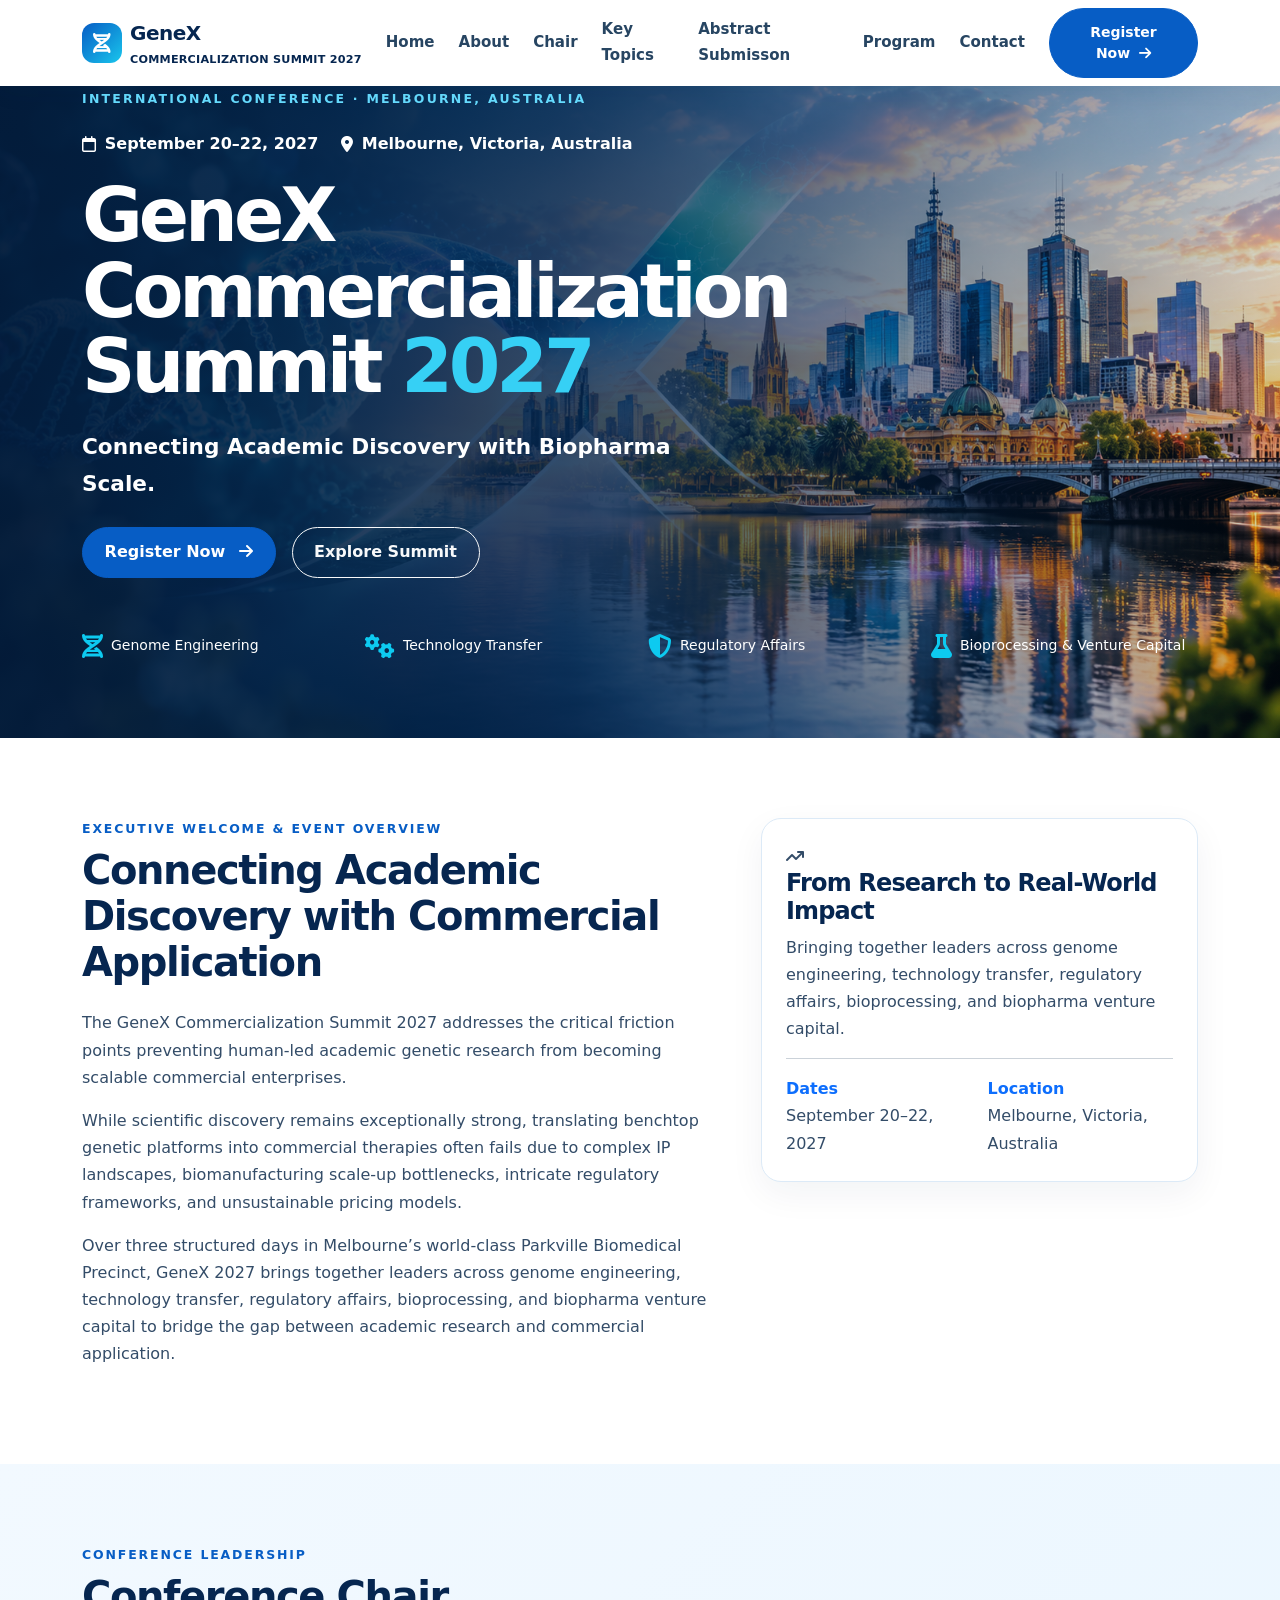
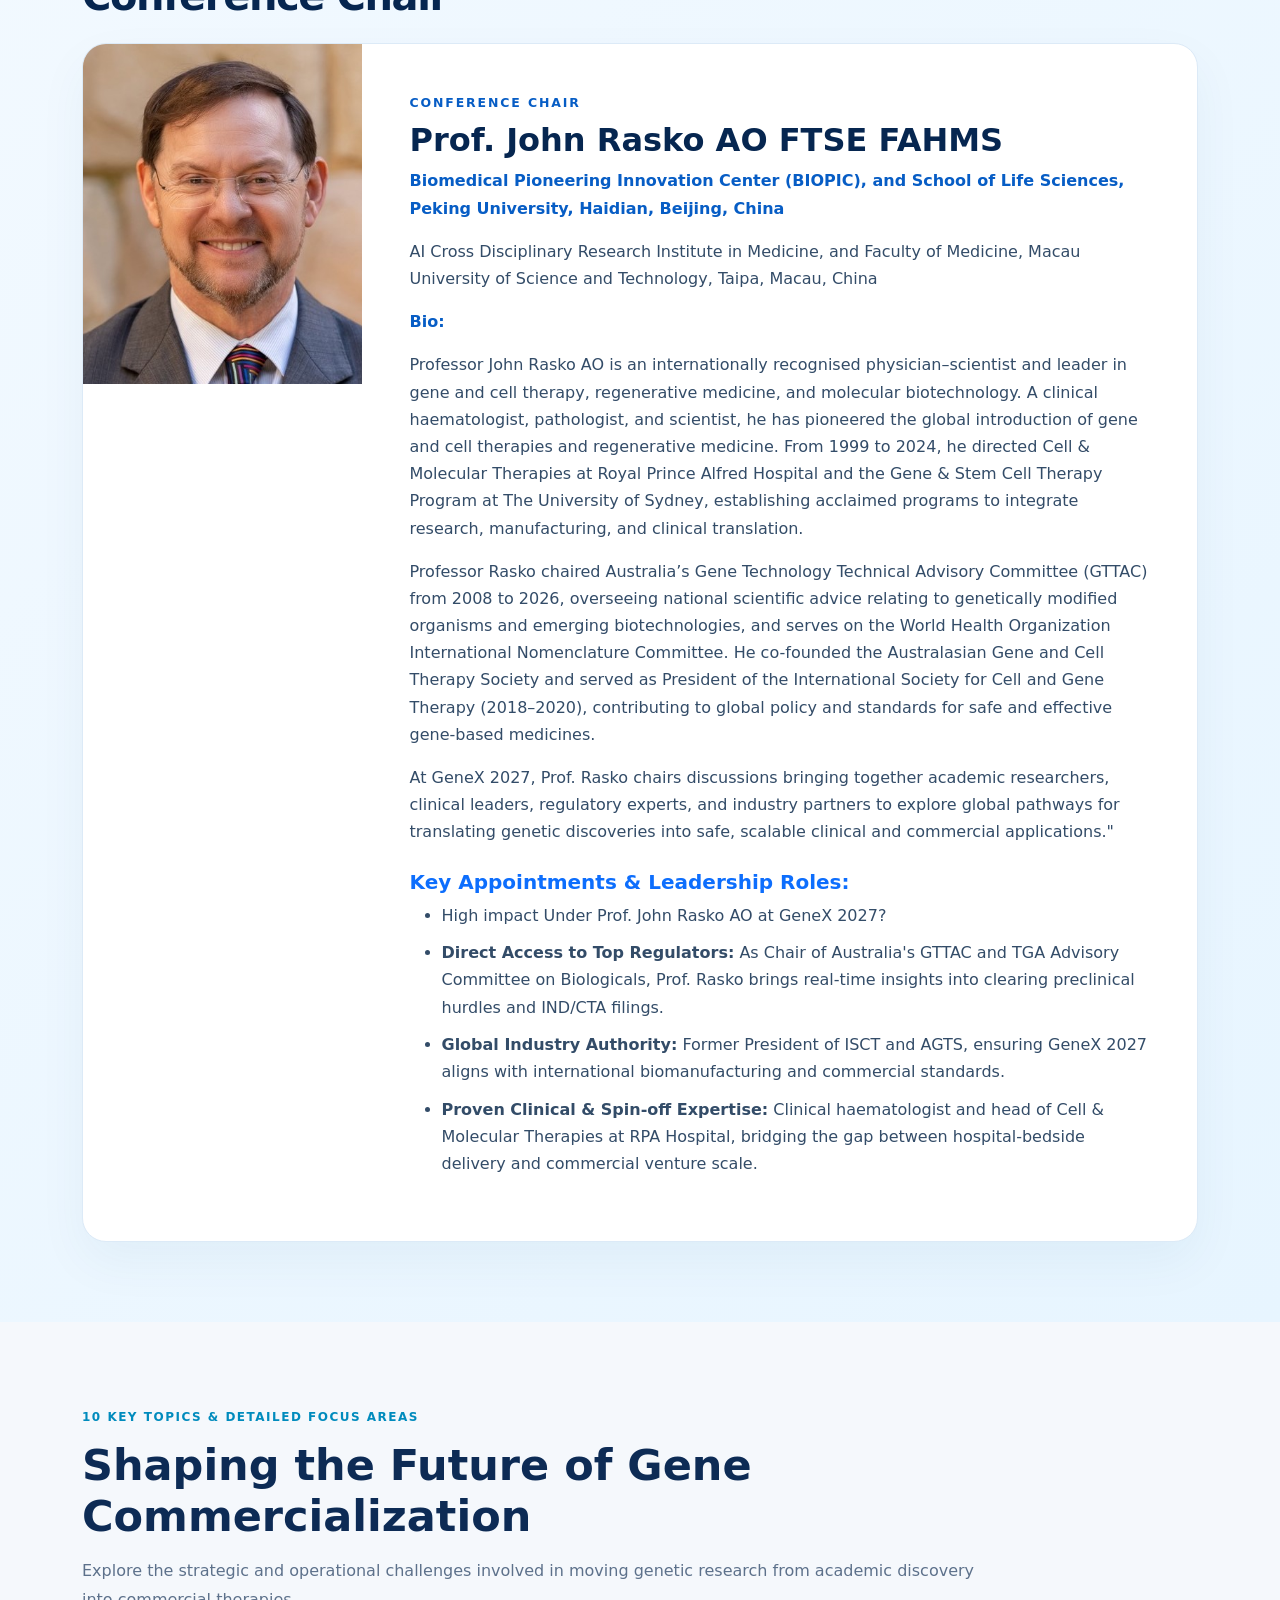
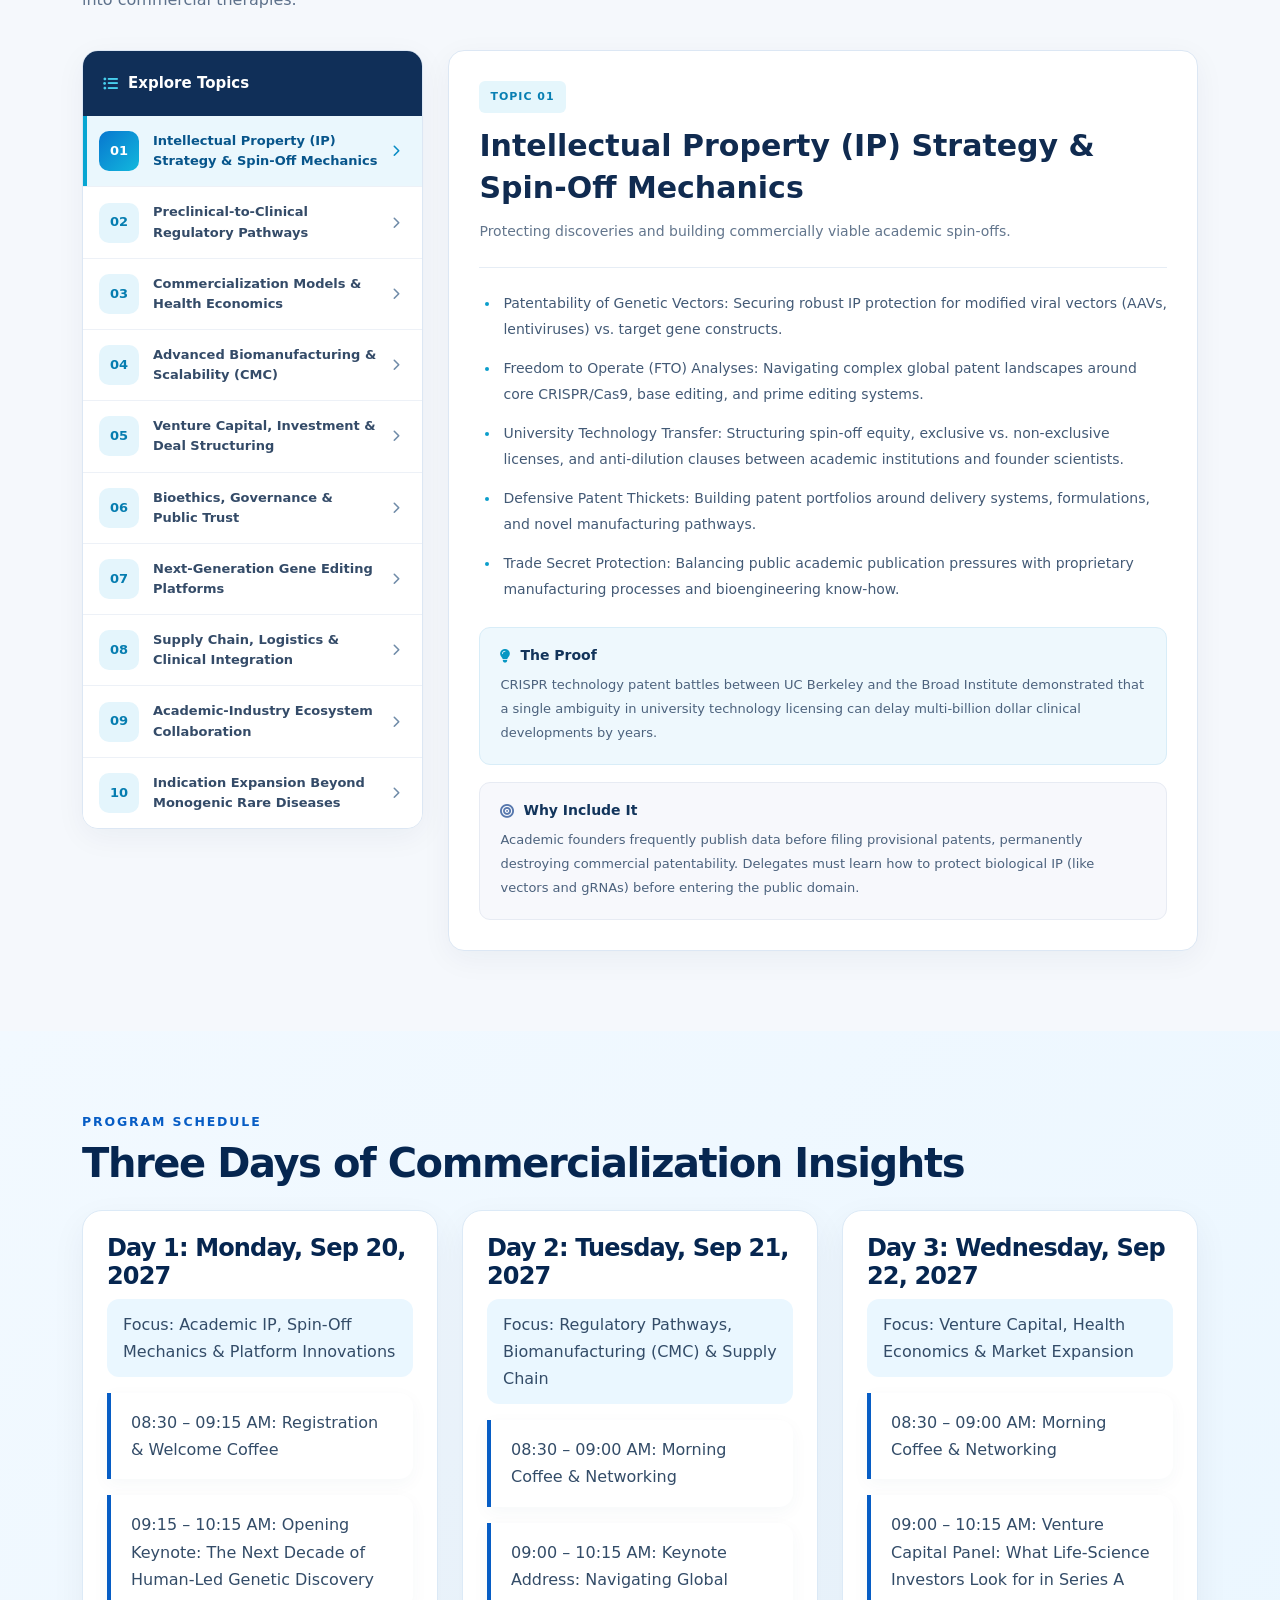
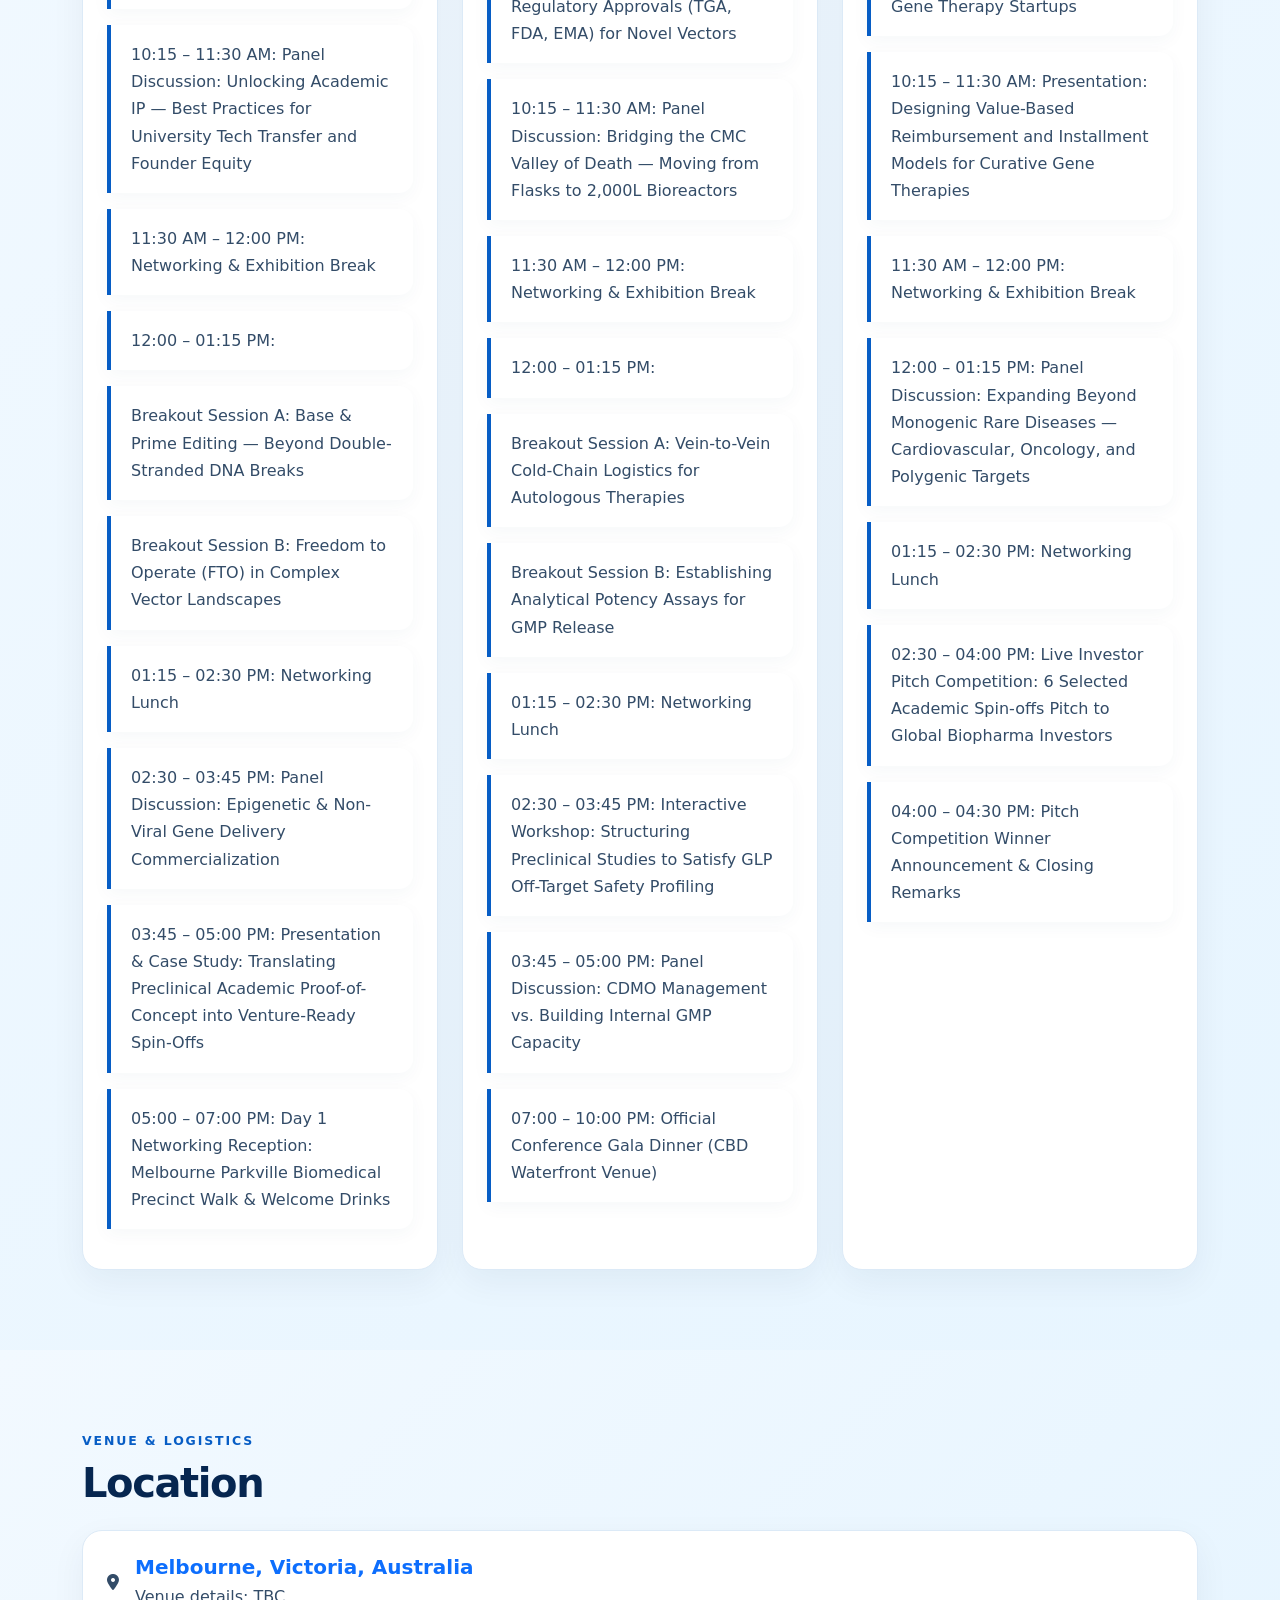
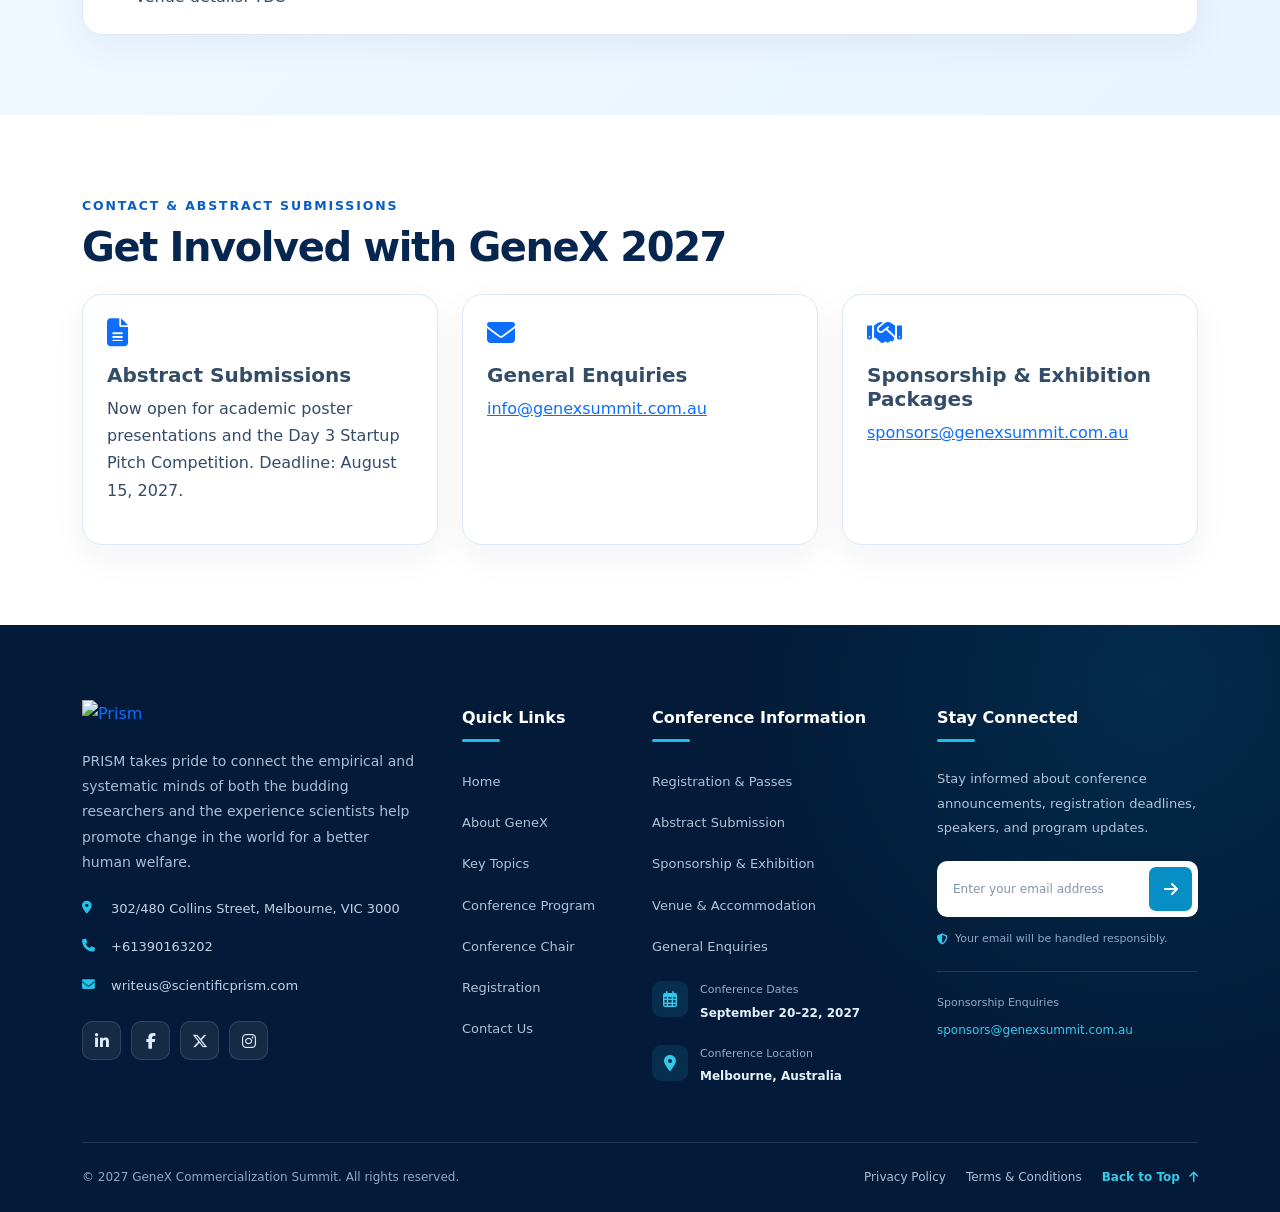
==== commit f5416264: "sevent  commit" ====
--- a/index.html
+++ b/index.html
@@ -16,6 +16,8 @@
       rel="stylesheet"
       href="https://cdnjs.cloudflare.com/ajax/libs/font-awesome/6.5.2/css/all.min.css"
     />
+
+    <link rel="stylesheet" href="./assets/css/style.css">
     <style>
       :root {
         --navy: #062650;
@@ -169,7 +171,6 @@
         transform: translateY(-5px);
         box-shadow: 0 18px 40px rgba(6, 38, 80, 0.1);
       }
-     
 
       .chair-card {
         border: 1px solid var(--line);
@@ -257,22 +258,8 @@
       .cta-band h2 {
         font-weight: 850;
       }
-      footer {
-        background: #031b38;
-        color: #d7e7f8;
-        padding: 2.5rem 0;
-      }
-      footer a {
-        color: #d7e7f8;
-        text-decoration: none;
-      }
-      .small-label {
-        font-size: 0.78rem;
-        text-transform: uppercase;
-        letter-spacing: 0.15em;
-        font-weight: 800;
-        color: var(--blue);
-      }
+
+     
       @media (max-width: 767.98px) {
         .hero {
           min-height: 600px;
@@ -312,328 +299,327 @@
         }
       }
 
-
-      
-/* ==========================================
+      /* ==========================================
    GENEX 2027 TOPICS - VERTICAL SPLIT PANEL
    ========================================== */
 
-.genex-topics-section {
-    padding: 80px 0;
-    background: #f5f8fc;
-    color: #102b50;
-}
-
-.genex-topics-heading {
-    max-width: 900px;
-    margin-bottom: 35px;
-}
-
-.genex-topics-eyebrow {
-    display: inline-block;
-    margin-bottom: 12px;
-    color: #008bbd;
-    font-size: 12px;
-    font-weight: 800;
-    letter-spacing: 1.5px;
-}
-
-.genex-topics-heading h2 {
-    margin: 0 0 14px;
-    color: #0d2b55;
-    font-size: clamp(28px, 3.5vw, 43px);
-    font-weight: 800;
-    line-height: 1.2;
-}
-
-.genex-topics-heading p {
-    margin: 0;
-    color: #5d718b;
-    font-size: 16px;
-    line-height: 1.8;
-}
-
-/* Main two-column layout */
-.genex-topics-layout {
-    display: grid;
-    grid-template-columns: minmax(280px, 0.82fr) minmax(0, 1.8fr);
-    align-items: start;
-    gap: 25px;
-}
-
-/* Left sidebar */
-.genex-topics-sidebar {
-    overflow: hidden;
-    background: #fff;
-    border: 1px solid #dce7f4;
-    border-radius: 16px;
-    box-shadow: 0 8px 30px rgba(15, 42, 75, 0.05);
-}
-
-.genex-topics-sidebar-heading {
-    display: flex;
-    align-items: center;
-    gap: 10px;
-    padding: 20px;
-    color: #fff;
-    background: #102f58;
-    font-size: 15px;
-    font-weight: 800;
-}
-
-.genex-topics-sidebar-heading i {
-    color: #48d0ee;
-}
-
-.genex-topic-nav {
-    display: flex;
-    flex-direction: column;
-}
-
-.genex-topic-nav-item {
-    display: grid;
-    grid-template-columns: 42px minmax(0, 1fr) 14px;
-    align-items: center;
-    gap: 12px;
-    width: 100%;
-    padding: 15px 16px;
-    text-align: left;
-    color: #344b68;
-    background: #fff;
-    border: 0;
-    border-bottom: 1px solid #edf1f7;
-    cursor: pointer;
-    transition: background 0.2s ease, color 0.2s ease;
-}
-
-.genex-topic-nav-item:last-child {
-    border-bottom: 0;
-}
-
-.genex-topic-nav-item:hover {
-    background: #f2f9fe;
-}
-
-.genex-topic-nav-item.active {
-    color: #07558b;
-    background: #eaf7fd;
-    box-shadow: inset 4px 0 0 #08a6d2;
-}
-
-.genex-topic-number {
-    display: flex;
-    align-items: center;
-    justify-content: center;
-    width: 40px;
-    height: 40px;
-    color: #067db0;
-    background: #e4f5fc;
-    border-radius: 10px;
-    font-size: 13px;
-    font-weight: 800;
-}
-
-.genex-topic-nav-item.active .genex-topic-number {
-    color: #fff;
-    background: linear-gradient(135deg, #0877cf, #12b8dd);
-}
-
-.genex-topic-nav-title {
-    font-size: 13px;
-    font-weight: 750;
-    line-height: 1.55;
-}
-
-.genex-topic-nav-item > i {
-    color: #6f8ba8;
-    font-size: 12px;
-}
-
-.genex-topic-nav-item.active > i {
-    color: #078bc4;
-}
-
-/* Right content panel */
-.genex-topics-content {
-    min-width: 0;
-    background: #fff;
-    border: 1px solid #dce7f4;
-    border-radius: 16px;
-    box-shadow: 0 8px 30px rgba(15, 42, 75, 0.05);
-}
-
-.genex-topic-panel {
-    padding: 30px;
-}
-
-.genex-topic-panel[hidden] {
-    display: none !important;
-}
-
-.genex-topic-panel-header {
-    padding-bottom: 23px;
-    margin-bottom: 23px;
-    border-bottom: 1px solid #e6edf5;
-}
-
-.genex-topic-panel-number {
-    display: inline-block;
-    margin-bottom: 12px;
-    padding: 7px 11px;
-    color: #087fb3;
-    background: #e5f6fc;
-    border-radius: 6px;
-    font-size: 11px;
-    font-weight: 800;
-    letter-spacing: 1px;
-}
-
-.genex-topic-panel-header h3 {
-    margin: 0 0 10px;
-    color: #102b50;
-    font-size: clamp(22px, 2.5vw, 30px);
-    font-weight: 800;
-    line-height: 1.4;
-}
-
-.genex-topic-panel-header > p {
-    margin: 0;
-    color: #63768d;
-    font-size: 14px;
-    line-height: 1.8;
-}
-
-.genex-topic-panel-body > ul {
-    padding-left: 21px;
-    margin: 0 0 25px;
-}
-
-.genex-topic-panel-body > ul li {
-    padding-left: 3px;
-    margin-bottom: 13px;
-    color: #435a76;
-    font-size: 14px;
-    line-height: 1.85;
-}
-
-.genex-topic-panel-body > ul li::marker {
-    color: #0b9ecb;
-}
-
-.genex-topic-insight,
-.genex-topic-why {
-    padding: 19px 20px;
-    margin-top: 17px;
-    border-radius: 11px;
-}
-
-.genex-topic-insight {
-    background: #eef8fd;
-    border: 1px solid #d8edf8;
-}
-
-.genex-topic-why {
-    background: #f7f8fc;
-    border: 1px solid #e7ebf3;
-}
-
-.genex-topic-insight h4,
-.genex-topic-why h4 {
-    display: flex;
-    align-items: center;
-    gap: 9px;
-    margin: 0 0 9px;
-    color: #12345b;
-    font-size: 14px;
-    font-weight: 800;
-}
-
-.genex-topic-insight h4 i {
-    color: #0797c3;
-}
-
-.genex-topic-why h4 i {
-    color: #5677ad;
-}
-
-.genex-topic-insight p,
-.genex-topic-why p {
-    margin: 0;
-    color: #4c627d;
-    font-size: 13px;
-    line-height: 1.85;
-}
-
-/* Tablet */
-@media (max-width: 991.98px) {
-    .genex-topics-layout {
-        grid-template-columns: minmax(230px, 0.9fr) minmax(0, 1.5fr);
-        gap: 16px;
-    }
-
-    .genex-topic-nav-item {
-        grid-template-columns: 36px minmax(0, 1fr) 12px;
+      .genex-topics-section {
+        padding: 80px 0;
+        background: #f5f8fc;
+        color: #102b50;
+      }
+
+      .genex-topics-heading {
+        max-width: 900px;
+        margin-bottom: 35px;
+      }
+
+      .genex-topics-eyebrow {
+        display: inline-block;
+        margin-bottom: 12px;
+        color: #008bbd;
+        font-size: 12px;
+        font-weight: 800;
+        letter-spacing: 1.5px;
+      }
+
+      .genex-topics-heading h2 {
+        margin: 0 0 14px;
+        color: #0d2b55;
+        font-size: clamp(28px, 3.5vw, 43px);
+        font-weight: 800;
+        line-height: 1.2;
+      }
+
+      .genex-topics-heading p {
+        margin: 0;
+        color: #5d718b;
+        font-size: 16px;
+        line-height: 1.8;
+      }
+
+      /* Main two-column layout */
+      .genex-topics-layout {
+        display: grid;
+        grid-template-columns: minmax(280px, 0.82fr) minmax(0, 1.8fr);
+        align-items: start;
+        gap: 25px;
+      }
+
+      /* Left sidebar */
+      .genex-topics-sidebar {
+        overflow: hidden;
+        background: #fff;
+        border: 1px solid #dce7f4;
+        border-radius: 16px;
+        box-shadow: 0 8px 30px rgba(15, 42, 75, 0.05);
+      }
+
+      .genex-topics-sidebar-heading {
+        display: flex;
+        align-items: center;
+        gap: 10px;
+        padding: 20px;
+        color: #fff;
+        background: #102f58;
+        font-size: 15px;
+        font-weight: 800;
+      }
+
+      .genex-topics-sidebar-heading i {
+        color: #48d0ee;
+      }
+
+      .genex-topic-nav {
+        display: flex;
+        flex-direction: column;
+      }
+
+      .genex-topic-nav-item {
+        display: grid;
+        grid-template-columns: 42px minmax(0, 1fr) 14px;
+        align-items: center;
+        gap: 12px;
+        width: 100%;
+        padding: 15px 16px;
+        text-align: left;
+        color: #344b68;
+        background: #fff;
+        border: 0;
+        border-bottom: 1px solid #edf1f7;
+        cursor: pointer;
+        transition:
+          background 0.2s ease,
+          color 0.2s ease;
+      }
+
+      .genex-topic-nav-item:last-child {
+        border-bottom: 0;
+      }
+
+      .genex-topic-nav-item:hover {
+        background: #f2f9fe;
+      }
+
+      .genex-topic-nav-item.active {
+        color: #07558b;
+        background: #eaf7fd;
+        box-shadow: inset 4px 0 0 #08a6d2;
+      }
+
+      .genex-topic-number {
+        display: flex;
+        align-items: center;
+        justify-content: center;
+        width: 40px;
+        height: 40px;
+        color: #067db0;
+        background: #e4f5fc;
+        border-radius: 10px;
+        font-size: 13px;
+        font-weight: 800;
+      }
+
+      .genex-topic-nav-item.active .genex-topic-number {
+        color: #fff;
+        background: linear-gradient(135deg, #0877cf, #12b8dd);
+      }
+
+      .genex-topic-nav-title {
+        font-size: 13px;
+        font-weight: 750;
+        line-height: 1.55;
+      }
+
+      .genex-topic-nav-item > i {
+        color: #6f8ba8;
+        font-size: 12px;
+      }
+
+      .genex-topic-nav-item.active > i {
+        color: #078bc4;
+      }
+
+      /* Right content panel */
+      .genex-topics-content {
+        min-width: 0;
+        background: #fff;
+        border: 1px solid #dce7f4;
+        border-radius: 16px;
+        box-shadow: 0 8px 30px rgba(15, 42, 75, 0.05);
+      }
+
+      .genex-topic-panel {
+        padding: 30px;
+      }
+
+      .genex-topic-panel[hidden] {
+        display: none !important;
+      }
+
+      .genex-topic-panel-header {
+        padding-bottom: 23px;
+        margin-bottom: 23px;
+        border-bottom: 1px solid #e6edf5;
+      }
+
+      .genex-topic-panel-number {
+        display: inline-block;
+        margin-bottom: 12px;
+        padding: 7px 11px;
+        color: #087fb3;
+        background: #e5f6fc;
+        border-radius: 6px;
+        font-size: 11px;
+        font-weight: 800;
+        letter-spacing: 1px;
+      }
+
+      .genex-topic-panel-header h3 {
+        margin: 0 0 10px;
+        color: #102b50;
+        font-size: clamp(22px, 2.5vw, 30px);
+        font-weight: 800;
+        line-height: 1.4;
+      }
+
+      .genex-topic-panel-header > p {
+        margin: 0;
+        color: #63768d;
+        font-size: 14px;
+        line-height: 1.8;
+      }
+
+      .genex-topic-panel-body > ul {
+        padding-left: 21px;
+        margin: 0 0 25px;
+      }
+
+      .genex-topic-panel-body > ul li {
+        padding-left: 3px;
+        margin-bottom: 13px;
+        color: #435a76;
+        font-size: 14px;
+        line-height: 1.85;
+      }
+
+      .genex-topic-panel-body > ul li::marker {
+        color: #0b9ecb;
+      }
+
+      .genex-topic-insight,
+      .genex-topic-why {
+        padding: 19px 20px;
+        margin-top: 17px;
+        border-radius: 11px;
+      }
+
+      .genex-topic-insight {
+        background: #eef8fd;
+        border: 1px solid #d8edf8;
+      }
+
+      .genex-topic-why {
+        background: #f7f8fc;
+        border: 1px solid #e7ebf3;
+      }
+
+      .genex-topic-insight h4,
+      .genex-topic-why h4 {
+        display: flex;
+        align-items: center;
         gap: 9px;
-        padding: 13px 11px;
-    }
-
-    .genex-topic-number {
-        width: 35px;
-        height: 35px;
-    }
-
-    .genex-topic-nav-title {
-        font-size: 12px;
-    }
-
-    .genex-topic-panel {
-        padding: 23px;
-    }
-}
-
-/* Mobile */
-@media (max-width: 767.98px) {
-    .genex-topics-section {
-        padding: 50px 0;
-    }
-
-    .genex-topics-layout {
-        grid-template-columns: minmax(0, 1fr);
-        gap: 18px;
-    }
-
-    .genex-topics-sidebar-heading {
-        padding: 16px;
-    }
-
-    .genex-topic-nav-item {
-        grid-template-columns: 38px minmax(0, 1fr) 14px;
-        padding: 12px 14px;
-    }
-
-    .genex-topic-nav-title {
+        margin: 0 0 9px;
+        color: #12345b;
+        font-size: 14px;
+        font-weight: 800;
+      }
+
+      .genex-topic-insight h4 i {
+        color: #0797c3;
+      }
+
+      .genex-topic-why h4 i {
+        color: #5677ad;
+      }
+
+      .genex-topic-insight p,
+      .genex-topic-why p {
+        margin: 0;
+        color: #4c627d;
         font-size: 13px;
-    }
-
-    .genex-topic-panel {
-        padding: 22px 18px;
-    }
-
-    .genex-topic-panel-header h3 {
-        font-size: 23px;
-    }
-
-    .genex-topic-panel-body > ul li {
-        font-size: 13px;
-    }
-}
-
-@media (prefers-reduced-motion: reduce) {
-    .genex-topic-nav-item {
-        transition: none;
-    }
-}
-
+        line-height: 1.85;
+      }
+
+      /* Tablet */
+      @media (max-width: 991.98px) {
+        .genex-topics-layout {
+          grid-template-columns: minmax(230px, 0.9fr) minmax(0, 1.5fr);
+          gap: 16px;
+        }
+
+        .genex-topic-nav-item {
+          grid-template-columns: 36px minmax(0, 1fr) 12px;
+          gap: 9px;
+          padding: 13px 11px;
+        }
+
+        .genex-topic-number {
+          width: 35px;
+          height: 35px;
+        }
+
+        .genex-topic-nav-title {
+          font-size: 12px;
+        }
+
+        .genex-topic-panel {
+          padding: 23px;
+        }
+      }
+
+      /* Mobile */
+      @media (max-width: 767.98px) {
+        .genex-topics-section {
+          padding: 50px 0;
+        }
+
+        .genex-topics-layout {
+          grid-template-columns: minmax(0, 1fr);
+          gap: 18px;
+        }
+
+        .genex-topics-sidebar-heading {
+          padding: 16px;
+        }
+
+        .genex-topic-nav-item {
+          grid-template-columns: 38px minmax(0, 1fr) 14px;
+          padding: 12px 14px;
+        }
+
+        .genex-topic-nav-title {
+          font-size: 13px;
+        }
+
+        .genex-topic-panel {
+          padding: 22px 18px;
+        }
+
+        .genex-topic-panel-header h3 {
+          font-size: 23px;
+        }
+
+        .genex-topic-panel-body > ul li {
+          font-size: 13px;
+        }
+      }
+
+      @media (prefers-reduced-motion: reduce) {
+        .genex-topic-nav-item {
+          transition: none;
+        }
+      }
     </style>
   </head>
   <body>
@@ -675,12 +661,13 @@
             <li class="nav-item">
               <a class="nav-link" href="key-topics.html">Key Topics</a>
             </li>
+             <li class="nav-item">
+              <a class="nav-link" href="abstract-submission.html">Abstract Submisson</a>
+            </li>
             <li class="nav-item">
               <a class="nav-link" href="program.html">Program</a>
             </li>
-            <!-- <li class="nav-item">
-              <a class="nav-link" href="#tickets">Tickets</a>
-            </li> -->
+           
             <!-- <li class="nav-item">
               <a class="nav-link" href="#venue">Venue</a>
             </li> -->
@@ -903,496 +890,857 @@
       </div>
     </section>
 
-        
-<section class="genex-topics-section" id="topics">
-    <div class="container">
-
+    <section class="genex-topics-section" id="topics">
+      <div class="container">
         <div class="genex-topics-heading">
-            <span class="genex-topics-eyebrow">
-                10 KEY TOPICS &amp; DETAILED FOCUS AREAS
-            </span>
-
-            <h2>Shaping the Future of Gene Commercialization</h2>
-
-            <p>
-                Explore the strategic and operational challenges involved
-                in moving genetic research from academic discovery into
-                commercial therapies.
-            </p>
+          <span class="genex-topics-eyebrow">
+            10 KEY TOPICS &amp; DETAILED FOCUS AREAS
+          </span>
+
+          <h2>Shaping the Future of Gene Commercialization</h2>
+
+          <p>
+            Explore the strategic and operational challenges involved in moving
+            genetic research from academic discovery into commercial therapies.
+          </p>
         </div>
 
         <div class="genex-topics-layout">
-
-            <!-- LEFT: TOPIC NAVIGATION -->
-            <aside class="genex-topics-sidebar">
-                <div class="genex-topics-sidebar-heading">
-                    <i class="fa-solid fa-list-ul"></i>
-                    <span>Explore Topics</span>
-                </div>
-
-                <div class="genex-topic-nav" role="tablist"
-                     aria-label="GeneX conference topics"
-                     aria-orientation="vertical">
-
-                    <button class="genex-topic-nav-item active"
-                        id="topic-tab-01" type="button" role="tab"
-                        aria-selected="true" aria-controls="topic-panel-01"
-                        data-topic="01">
-                        <span class="genex-topic-number">01</span>
-                        <span class="genex-topic-nav-title">
-                            Intellectual Property (IP) Strategy &amp;
-                            Spin-Off Mechanics
-                        </span>
-                        <i class="fa-solid fa-chevron-right"></i>
-                    </button>
-
-                    <button class="genex-topic-nav-item"
-                        id="topic-tab-02" type="button" role="tab"
-                        aria-selected="false" aria-controls="topic-panel-02"
-                        data-topic="02" tabindex="-1">
-                        <span class="genex-topic-number">02</span>
-                        <span class="genex-topic-nav-title">
-                            Preclinical-to-Clinical Regulatory Pathways
-                        </span>
-                        <i class="fa-solid fa-chevron-right"></i>
-                    </button>
-
-                    <button class="genex-topic-nav-item"
-                        id="topic-tab-03" type="button" role="tab"
-                        aria-selected="false" aria-controls="topic-panel-03"
-                        data-topic="03" tabindex="-1">
-                        <span class="genex-topic-number">03</span>
-                        <span class="genex-topic-nav-title">
-                            Commercialization Models &amp; Health Economics
-                        </span>
-                        <i class="fa-solid fa-chevron-right"></i>
-                    </button>
-
-                    <button class="genex-topic-nav-item"
-                        id="topic-tab-04" type="button" role="tab"
-                        aria-selected="false" aria-controls="topic-panel-04"
-                        data-topic="04" tabindex="-1">
-                        <span class="genex-topic-number">04</span>
-                        <span class="genex-topic-nav-title">
-                            Advanced Biomanufacturing &amp; Scalability (CMC)
-                        </span>
-                        <i class="fa-solid fa-chevron-right"></i>
-                    </button>
-
-                    <button class="genex-topic-nav-item"
-                        id="topic-tab-05" type="button" role="tab"
-                        aria-selected="false" aria-controls="topic-panel-05"
-                        data-topic="05" tabindex="-1">
-                        <span class="genex-topic-number">05</span>
-                        <span class="genex-topic-nav-title">
-                            Venture Capital, Investment &amp; Deal Structuring
-                        </span>
-                        <i class="fa-solid fa-chevron-right"></i>
-                    </button>
-
-                    <button class="genex-topic-nav-item"
-                        id="topic-tab-06" type="button" role="tab"
-                        aria-selected="false" aria-controls="topic-panel-06"
-                        data-topic="06" tabindex="-1">
-                        <span class="genex-topic-number">06</span>
-                        <span class="genex-topic-nav-title">
-                            Bioethics, Governance &amp; Public Trust
-                        </span>
-                        <i class="fa-solid fa-chevron-right"></i>
-                    </button>
-
-                    <button class="genex-topic-nav-item"
-                        id="topic-tab-07" type="button" role="tab"
-                        aria-selected="false" aria-controls="topic-panel-07"
-                        data-topic="07" tabindex="-1">
-                        <span class="genex-topic-number">07</span>
-                        <span class="genex-topic-nav-title">
-                            Next-Generation Gene Editing Platforms
-                        </span>
-                        <i class="fa-solid fa-chevron-right"></i>
-                    </button>
-
-                    <button class="genex-topic-nav-item"
-                        id="topic-tab-08" type="button" role="tab"
-                        aria-selected="false" aria-controls="topic-panel-08"
-                        data-topic="08" tabindex="-1">
-                        <span class="genex-topic-number">08</span>
-                        <span class="genex-topic-nav-title">
-                            Supply Chain, Logistics &amp; Clinical Integration
-                        </span>
-                        <i class="fa-solid fa-chevron-right"></i>
-                    </button>
-
-                    <button class="genex-topic-nav-item"
-                        id="topic-tab-09" type="button" role="tab"
-                        aria-selected="false" aria-controls="topic-panel-09"
-                        data-topic="09" tabindex="-1">
-                        <span class="genex-topic-number">09</span>
-                        <span class="genex-topic-nav-title">
-                            Academic-Industry Ecosystem Collaboration
-                        </span>
-                        <i class="fa-solid fa-chevron-right"></i>
-                    </button>
-
-                    <button class="genex-topic-nav-item"
-                        id="topic-tab-10" type="button" role="tab"
-                        aria-selected="false" aria-controls="topic-panel-10"
-                        data-topic="10" tabindex="-1">
-                        <span class="genex-topic-number">10</span>
-                        <span class="genex-topic-nav-title">
-                            Indication Expansion Beyond Monogenic Rare Diseases
-                        </span>
-                        <i class="fa-solid fa-chevron-right"></i>
-                    </button>
-
-                </div>
-            </aside>
-
-            <!-- RIGHT: TOPIC CONTENT -->
-            <div class="genex-topics-content">
-
-                <!-- TOPIC 01 -->
-                <article class="genex-topic-panel active"
-                    id="topic-panel-01" role="tabpanel"
-                    aria-labelledby="topic-tab-01">
-
-                    <div class="genex-topic-panel-header">
-                        <span class="genex-topic-panel-number">TOPIC 01</span>
-                        <h3>Intellectual Property (IP) Strategy &amp; Spin-Off Mechanics</h3>
-                        <p>Protecting discoveries and building commercially viable academic spin-offs.</p>
-                    </div>
-
-                    <div class="genex-topic-panel-body">
-                        <ul>
-                            <li>Patentability of Genetic Vectors: Securing robust IP protection for modified viral vectors (AAVs, lentiviruses) vs. target gene constructs.</li>
-                            <li>Freedom to Operate (FTO) Analyses: Navigating complex global patent landscapes around core CRISPR/Cas9, base editing, and prime editing systems.</li>
-                            <li>University Technology Transfer: Structuring spin-off equity, exclusive vs. non-exclusive licenses, and anti-dilution clauses between academic institutions and founder scientists.</li>
-                            <li>Defensive Patent Thickets: Building patent portfolios around delivery systems, formulations, and novel manufacturing pathways.</li>
-                            <li>Trade Secret Protection: Balancing public academic publication pressures with proprietary manufacturing processes and bioengineering know-how.</li>
-                        </ul>
-
-                        <div class="genex-topic-insight">
-                            <h4><i class="fa-solid fa-lightbulb"></i> The Proof</h4>
-                            <p>CRISPR technology patent battles between UC Berkeley and the Broad Institute demonstrated that a single ambiguity in university technology licensing can delay multi-billion dollar clinical developments by years.</p>
-                        </div>
-
-                        <div class="genex-topic-why">
-                            <h4><i class="fa-solid fa-bullseye"></i> Why Include It</h4>
-                            <p>Academic founders frequently publish data before filing provisional patents, permanently destroying commercial patentability. Delegates must learn how to protect biological IP (like vectors and gRNAs) before entering the public domain.</p>
-                        </div>
-                    </div>
-                </article>
-
-                <!-- TOPIC 02 -->
-                <article class="genex-topic-panel"
-                    id="topic-panel-02" role="tabpanel"
-                    aria-labelledby="topic-tab-02" hidden>
-
-                    <div class="genex-topic-panel-header">
-                        <span class="genex-topic-panel-number">TOPIC 02</span>
-                        <h3>Preclinical-to-Clinical Regulatory Pathways</h3>
-                        <p>Understanding regulatory requirements for safe and efficient clinical translation.</p>
-                    </div>
-
-                    <div class="genex-topic-panel-body">
-                        <ul>
-                            <li>Accelerated Approval Mechanisms: Leveraging TGA provisional approvals (Australia), FDA Breakthrough/RMAT designations (US), and EMA PRIME frameworks (EU).</li>
-                            <li>Good Laboratory Practice (GLP) Biodistribution: Designing preclinical animal models to demonstrate on-target cell tropism and lack of off-target toxicity.</li>
-                            <li>Adaptive Clinical Trial Design: Structuring small-cohort, Phase I/II master protocols for rare monogenic diseases where standard placebo arms are unviable.</li>
-                            <li>Immunogenicity &amp; Off-Target Profiling: Meeting global regulatory standards for vector immunity and genomic integrity post-editing.</li>
-                            <li>Harmonization Across Jurisdictions: Managing multi-region IND/CTA filings for international, multi-center gene therapy clinical trials.</li>
-                        </ul>
-
-                        <div class="genex-topic-insight">
-                            <h4><i class="fa-solid fa-lightbulb"></i> The Proof</h4>
-                            <p>According to clinical trial statistics, over 80% of novel biotech platforms fail during the transition from animal models to Phase I trials due to unpredicted off-target toxicity or immunogenicity.</p>
-                        </div>
-
-                        <div class="genex-topic-why">
-                            <h4><i class="fa-solid fa-bullseye"></i> Why Include It</h4>
-                            <p>Regulatory agencies like the FDA, EMA, and Australia's TGA require complex, non-traditional trial designs for gene therapies. Understanding accelerated designations (such as RMAT or PRIME) cuts years off development timelines.</p>
-                        </div>
-                    </div>
-                </article>
-
-              
-<!-- TOPIC 03 -->
-<article class="genex-topic-panel"
-    id="topic-panel-03"
-    role="tabpanel"
-    aria-labelledby="topic-tab-03"
-    hidden>
-
-    <div class="genex-topic-panel-header">
-        <span class="genex-topic-panel-number">TOPIC 03</span>
-        <h3>Commercialization Models &amp; Health Economics</h3>
-    </div>
-
-    <div class="genex-topic-panel-body">
-        <ul>
-            <li>Value-Based &amp; Installment Pricing: Developing non-traditional reimbursement models for single-dose, curative gene therapies.</li>
-            <li>Payer &amp; HTA Strategy: Conducting Health Technology Assessments (HTA) to demonstrate long-term quality-adjusted life-year (QALY) gains to national insurers.</li>
-            <li>Orphan Drug Commercialization: Designing lean, targeted commercial sales forces and specialized center-of-excellence delivery networks.</li>
-            <li>Risk-Sharing Agreements: Structuring outcome-contingent rebates between biopharma firms and public healthcare bodies (e.g., Australian PBS, US Medicare).</li>
-            <li>Cross-Subsidization Strategies: Balancing ultra-rare pediatric indications with larger, polygenic adult therapeutic markets to maintain portfolio solvency.</li>
-        </ul>
-
-        <div class="genex-topic-insight">
-            <h4><i class="fa-solid fa-lightbulb"></i> The Proof</h4>
-            <p>Early gene therapies like Glybera were commercially withdrawn from the market despite scientific efficacy because their single-dose $1 million+ upfront price tag was rejected by health insurers.</p>
+          <!-- LEFT: TOPIC NAVIGATION -->
+          <aside class="genex-topics-sidebar">
+            <div class="genex-topics-sidebar-heading">
+              <i class="fa-solid fa-list-ul"></i>
+              <span>Explore Topics</span>
+            </div>
+
+            <div
+              class="genex-topic-nav"
+              role="tablist"
+              aria-label="GeneX conference topics"
+              aria-orientation="vertical"
+            >
+              <button
+                class="genex-topic-nav-item active"
+                id="topic-tab-01"
+                type="button"
+                role="tab"
+                aria-selected="true"
+                aria-controls="topic-panel-01"
+                data-topic="01"
+              >
+                <span class="genex-topic-number">01</span>
+                <span class="genex-topic-nav-title">
+                  Intellectual Property (IP) Strategy &amp; Spin-Off Mechanics
+                </span>
+                <i class="fa-solid fa-chevron-right"></i>
+              </button>
+
+              <button
+                class="genex-topic-nav-item"
+                id="topic-tab-02"
+                type="button"
+                role="tab"
+                aria-selected="false"
+                aria-controls="topic-panel-02"
+                data-topic="02"
+                tabindex="-1"
+              >
+                <span class="genex-topic-number">02</span>
+                <span class="genex-topic-nav-title">
+                  Preclinical-to-Clinical Regulatory Pathways
+                </span>
+                <i class="fa-solid fa-chevron-right"></i>
+              </button>
+
+              <button
+                class="genex-topic-nav-item"
+                id="topic-tab-03"
+                type="button"
+                role="tab"
+                aria-selected="false"
+                aria-controls="topic-panel-03"
+                data-topic="03"
+                tabindex="-1"
+              >
+                <span class="genex-topic-number">03</span>
+                <span class="genex-topic-nav-title">
+                  Commercialization Models &amp; Health Economics
+                </span>
+                <i class="fa-solid fa-chevron-right"></i>
+              </button>
+
+              <button
+                class="genex-topic-nav-item"
+                id="topic-tab-04"
+                type="button"
+                role="tab"
+                aria-selected="false"
+                aria-controls="topic-panel-04"
+                data-topic="04"
+                tabindex="-1"
+              >
+                <span class="genex-topic-number">04</span>
+                <span class="genex-topic-nav-title">
+                  Advanced Biomanufacturing &amp; Scalability (CMC)
+                </span>
+                <i class="fa-solid fa-chevron-right"></i>
+              </button>
+
+              <button
+                class="genex-topic-nav-item"
+                id="topic-tab-05"
+                type="button"
+                role="tab"
+                aria-selected="false"
+                aria-controls="topic-panel-05"
+                data-topic="05"
+                tabindex="-1"
+              >
+                <span class="genex-topic-number">05</span>
+                <span class="genex-topic-nav-title">
+                  Venture Capital, Investment &amp; Deal Structuring
+                </span>
+                <i class="fa-solid fa-chevron-right"></i>
+              </button>
+
+              <button
+                class="genex-topic-nav-item"
+                id="topic-tab-06"
+                type="button"
+                role="tab"
+                aria-selected="false"
+                aria-controls="topic-panel-06"
+                data-topic="06"
+                tabindex="-1"
+              >
+                <span class="genex-topic-number">06</span>
+                <span class="genex-topic-nav-title">
+                  Bioethics, Governance &amp; Public Trust
+                </span>
+                <i class="fa-solid fa-chevron-right"></i>
+              </button>
+
+              <button
+                class="genex-topic-nav-item"
+                id="topic-tab-07"
+                type="button"
+                role="tab"
+                aria-selected="false"
+                aria-controls="topic-panel-07"
+                data-topic="07"
+                tabindex="-1"
+              >
+                <span class="genex-topic-number">07</span>
+                <span class="genex-topic-nav-title">
+                  Next-Generation Gene Editing Platforms
+                </span>
+                <i class="fa-solid fa-chevron-right"></i>
+              </button>
+
+              <button
+                class="genex-topic-nav-item"
+                id="topic-tab-08"
+                type="button"
+                role="tab"
+                aria-selected="false"
+                aria-controls="topic-panel-08"
+                data-topic="08"
+                tabindex="-1"
+              >
+                <span class="genex-topic-number">08</span>
+                <span class="genex-topic-nav-title">
+                  Supply Chain, Logistics &amp; Clinical Integration
+                </span>
+                <i class="fa-solid fa-chevron-right"></i>
+              </button>
+
+              <button
+                class="genex-topic-nav-item"
+                id="topic-tab-09"
+                type="button"
+                role="tab"
+                aria-selected="false"
+                aria-controls="topic-panel-09"
+                data-topic="09"
+                tabindex="-1"
+              >
+                <span class="genex-topic-number">09</span>
+                <span class="genex-topic-nav-title">
+                  Academic-Industry Ecosystem Collaboration
+                </span>
+                <i class="fa-solid fa-chevron-right"></i>
+              </button>
+
+              <button
+                class="genex-topic-nav-item"
+                id="topic-tab-10"
+                type="button"
+                role="tab"
+                aria-selected="false"
+                aria-controls="topic-panel-10"
+                data-topic="10"
+                tabindex="-1"
+              >
+                <span class="genex-topic-number">10</span>
+                <span class="genex-topic-nav-title">
+                  Indication Expansion Beyond Monogenic Rare Diseases
+                </span>
+                <i class="fa-solid fa-chevron-right"></i>
+              </button>
+            </div>
+          </aside>
+
+          <!-- RIGHT: TOPIC CONTENT -->
+          <div class="genex-topics-content">
+            <!-- TOPIC 01 -->
+            <article
+              class="genex-topic-panel active"
+              id="topic-panel-01"
+              role="tabpanel"
+              aria-labelledby="topic-tab-01"
+            >
+              <div class="genex-topic-panel-header">
+                <span class="genex-topic-panel-number">TOPIC 01</span>
+                <h3>
+                  Intellectual Property (IP) Strategy &amp; Spin-Off Mechanics
+                </h3>
+                <p>
+                  Protecting discoveries and building commercially viable
+                  academic spin-offs.
+                </p>
+              </div>
+
+              <div class="genex-topic-panel-body">
+                <ul>
+                  <li>
+                    Patentability of Genetic Vectors: Securing robust IP
+                    protection for modified viral vectors (AAVs, lentiviruses)
+                    vs. target gene constructs.
+                  </li>
+                  <li>
+                    Freedom to Operate (FTO) Analyses: Navigating complex global
+                    patent landscapes around core CRISPR/Cas9, base editing, and
+                    prime editing systems.
+                  </li>
+                  <li>
+                    University Technology Transfer: Structuring spin-off equity,
+                    exclusive vs. non-exclusive licenses, and anti-dilution
+                    clauses between academic institutions and founder
+                    scientists.
+                  </li>
+                  <li>
+                    Defensive Patent Thickets: Building patent portfolios around
+                    delivery systems, formulations, and novel manufacturing
+                    pathways.
+                  </li>
+                  <li>
+                    Trade Secret Protection: Balancing public academic
+                    publication pressures with proprietary manufacturing
+                    processes and bioengineering know-how.
+                  </li>
+                </ul>
+
+                <div class="genex-topic-insight">
+                  <h4><i class="fa-solid fa-lightbulb"></i> The Proof</h4>
+                  <p>
+                    CRISPR technology patent battles between UC Berkeley and the
+                    Broad Institute demonstrated that a single ambiguity in
+                    university technology licensing can delay multi-billion
+                    dollar clinical developments by years.
+                  </p>
+                </div>
+
+                <div class="genex-topic-why">
+                  <h4><i class="fa-solid fa-bullseye"></i> Why Include It</h4>
+                  <p>
+                    Academic founders frequently publish data before filing
+                    provisional patents, permanently destroying commercial
+                    patentability. Delegates must learn how to protect
+                    biological IP (like vectors and gRNAs) before entering the
+                    public domain.
+                  </p>
+                </div>
+              </div>
+            </article>
+
+            <!-- TOPIC 02 -->
+            <article
+              class="genex-topic-panel"
+              id="topic-panel-02"
+              role="tabpanel"
+              aria-labelledby="topic-tab-02"
+              hidden
+            >
+              <div class="genex-topic-panel-header">
+                <span class="genex-topic-panel-number">TOPIC 02</span>
+                <h3>Preclinical-to-Clinical Regulatory Pathways</h3>
+                <p>
+                  Understanding regulatory requirements for safe and efficient
+                  clinical translation.
+                </p>
+              </div>
+
+              <div class="genex-topic-panel-body">
+                <ul>
+                  <li>
+                    Accelerated Approval Mechanisms: Leveraging TGA provisional
+                    approvals (Australia), FDA Breakthrough/RMAT designations
+                    (US), and EMA PRIME frameworks (EU).
+                  </li>
+                  <li>
+                    Good Laboratory Practice (GLP) Biodistribution: Designing
+                    preclinical animal models to demonstrate on-target cell
+                    tropism and lack of off-target toxicity.
+                  </li>
+                  <li>
+                    Adaptive Clinical Trial Design: Structuring small-cohort,
+                    Phase I/II master protocols for rare monogenic diseases
+                    where standard placebo arms are unviable.
+                  </li>
+                  <li>
+                    Immunogenicity &amp; Off-Target Profiling: Meeting global
+                    regulatory standards for vector immunity and genomic
+                    integrity post-editing.
+                  </li>
+                  <li>
+                    Harmonization Across Jurisdictions: Managing multi-region
+                    IND/CTA filings for international, multi-center gene therapy
+                    clinical trials.
+                  </li>
+                </ul>
+
+                <div class="genex-topic-insight">
+                  <h4><i class="fa-solid fa-lightbulb"></i> The Proof</h4>
+                  <p>
+                    According to clinical trial statistics, over 80% of novel
+                    biotech platforms fail during the transition from animal
+                    models to Phase I trials due to unpredicted off-target
+                    toxicity or immunogenicity.
+                  </p>
+                </div>
+
+                <div class="genex-topic-why">
+                  <h4><i class="fa-solid fa-bullseye"></i> Why Include It</h4>
+                  <p>
+                    Regulatory agencies like the FDA, EMA, and Australia's TGA
+                    require complex, non-traditional trial designs for gene
+                    therapies. Understanding accelerated designations (such as
+                    RMAT or PRIME) cuts years off development timelines.
+                  </p>
+                </div>
+              </div>
+            </article>
+
+            <!-- TOPIC 03 -->
+            <article
+              class="genex-topic-panel"
+              id="topic-panel-03"
+              role="tabpanel"
+              aria-labelledby="topic-tab-03"
+              hidden
+            >
+              <div class="genex-topic-panel-header">
+                <span class="genex-topic-panel-number">TOPIC 03</span>
+                <h3>Commercialization Models &amp; Health Economics</h3>
+              </div>
+
+              <div class="genex-topic-panel-body">
+                <ul>
+                  <li>
+                    Value-Based &amp; Installment Pricing: Developing
+                    non-traditional reimbursement models for single-dose,
+                    curative gene therapies.
+                  </li>
+                  <li>
+                    Payer &amp; HTA Strategy: Conducting Health Technology
+                    Assessments (HTA) to demonstrate long-term quality-adjusted
+                    life-year (QALY) gains to national insurers.
+                  </li>
+                  <li>
+                    Orphan Drug Commercialization: Designing lean, targeted
+                    commercial sales forces and specialized center-of-excellence
+                    delivery networks.
+                  </li>
+                  <li>
+                    Risk-Sharing Agreements: Structuring outcome-contingent
+                    rebates between biopharma firms and public healthcare bodies
+                    (e.g., Australian PBS, US Medicare).
+                  </li>
+                  <li>
+                    Cross-Subsidization Strategies: Balancing ultra-rare
+                    pediatric indications with larger, polygenic adult
+                    therapeutic markets to maintain portfolio solvency.
+                  </li>
+                </ul>
+
+                <div class="genex-topic-insight">
+                  <h4><i class="fa-solid fa-lightbulb"></i> The Proof</h4>
+                  <p>
+                    Early gene therapies like Glybera were commercially
+                    withdrawn from the market despite scientific efficacy
+                    because their single-dose $1 million+ upfront price tag was
+                    rejected by health insurers.
+                  </p>
+                </div>
+
+                <div class="genex-topic-why">
+                  <h4><i class="fa-solid fa-bullseye"></i> Why Include It</h4>
+                  <p>
+                    Gene therapies cure diseases in a single dose, which
+                    eliminates the recurring-revenue model traditional pharma
+                    relies on. Business leaders must master value-based annuity
+                    payments and risk-sharing models to survive.
+                  </p>
+                </div>
+              </div>
+            </article>
+
+            <!-- TOPIC 04 -->
+            <article
+              class="genex-topic-panel"
+              id="topic-panel-04"
+              role="tabpanel"
+              aria-labelledby="topic-tab-04"
+              hidden
+            >
+              <div class="genex-topic-panel-header">
+                <span class="genex-topic-panel-number">TOPIC 04</span>
+                <h3>Advanced Biomanufacturing &amp; Scalability (CMC)</h3>
+              </div>
+
+              <div class="genex-topic-panel-body">
+                <ul>
+                  <li>
+                    Viral Vector Yield Optimization: Transitioning from academic
+                    adherent cell culture flasks to industrial suspension
+                    bioreactors.
+                  </li>
+                  <li>
+                    Non-Viral Delivery Innovations: Commercializing Lipid
+                    Nanoparticles (LNPs) and novel polymeric carriers to bypass
+                    viral vector shortages.
+                  </li>
+                  <li>
+                    Autologous vs. Allogeneic Scaling: Managing the high cost
+                    and logistical complexity of patient-specific therapies vs.
+                    off-the-shelf donor lines.
+                  </li>
+                  <li>
+                    Analytical Assay Development: Standardizing lot-release
+                    assays for viral full-to-empty capsid ratios and vector
+                    genome potency.
+                  </li>
+                  <li>
+                    cGMP Compliance &amp; CDMO Selection: Deciding when to build
+                    internal GMP facilities vs. outsourcing to Contract
+                    Development and Manufacturing Organizations.
+                  </li>
+                </ul>
+
+                <div class="genex-topic-insight">
+                  <h4><i class="fa-solid fa-lightbulb"></i> The Proof</h4>
+                  <p>
+                    Chemistry, Manufacturing, and Controls (CMC) issues cause
+                    over 50% of regulatory holds and trial delays in gene
+                    therapy clinical filings.
+                  </p>
+                </div>
+
+                <div class="genex-topic-why">
+                  <h4><i class="fa-solid fa-bullseye"></i> Why Include It</h4>
+                  <p>
+                    Moving a viral vector from an academic laboratory flask into
+                    an industrial 2,000-Liter suspension bioreactor frequently
+                    alters the purity and potency of the biological product,
+                    risking total trial failure if not managed early.
+                  </p>
+                </div>
+              </div>
+            </article>
+
+            <!-- TOPIC 05 -->
+            <article
+              class="genex-topic-panel"
+              id="topic-panel-05"
+              role="tabpanel"
+              aria-labelledby="topic-tab-05"
+              hidden
+            >
+              <div class="genex-topic-panel-header">
+                <span class="genex-topic-panel-number">TOPIC 05</span>
+                <h3>Venture Capital, Investment &amp; Deal Structuring</h3>
+              </div>
+
+              <div class="genex-topic-panel-body">
+                <ul>
+                  <li>
+                    Academic Seed &amp; Series A Pitching: Translating complex
+                    genomic mechanisms into commercial value propositions,
+                    market sizing, and milestone roadmaps.
+                  </li>
+                  <li>
+                    Non-Dilutive Grant Leveraging: Combining government funding
+                    (e.g., MRFF, NHMRC, NIH) with early-stage venture capital.
+                  </li>
+                  <li>
+                    Corporate Venture Capital (CVC): Partnering with major
+                    pharmaceutical venture arms early in academic discovery
+                    phases.
+                  </li>
+                  <li>
+                    Valuation &amp; De-Risking Milestones: Setting scientific
+                    valuation inflection points (in vivo proof-of-concept, IND
+                    clearance, Phase I safety).
+                  </li>
+                  <li>
+                    Strategic Licensing &amp; M&amp;A: Negotiating option
+                    agreements, co-development deals, and buyout terms with
+                    global biopharma players.
+                  </li>
+                </ul>
+
+                <div class="genex-topic-insight">
+                  <h4><i class="fa-solid fa-lightbulb"></i> The Proof</h4>
+                  <p>
+                    Global venture capital investment in gene editing and cell
+                    therapies exceeds billions annually, but less than 5% of
+                    university spin-off proposals successfully secure Series A
+                    funding.
+                  </p>
+                </div>
+
+                <div class="genex-topic-why">
+                  <h4><i class="fa-solid fa-bullseye"></i> Why Include It</h4>
+                  <p>
+                    Academics often pitch scientific novelty rather than market
+                    size, regulatory milestones, and risk-mitigation strategies.
+                    This topic teaches researchers how to pitch in terms
+                    biopharma investors evaluate.
+                  </p>
+                </div>
+              </div>
+            </article>
+
+            <!-- TOPIC 06 -->
+            <article
+              class="genex-topic-panel"
+              id="topic-panel-06"
+              role="tabpanel"
+              aria-labelledby="topic-tab-06"
+              hidden
+            >
+              <div class="genex-topic-panel-header">
+                <span class="genex-topic-panel-number">TOPIC 06</span>
+                <h3>Bioethics, Governance &amp; Public Trust</h3>
+              </div>
+
+              <div class="genex-topic-panel-body">
+                <ul>
+                  <li>
+                    Somatic vs. Germline Editing Boundaries: Navigating
+                    international scientific consensus and regulatory
+                    prohibitions on inherited genetic modifications.
+                  </li>
+                  <li>
+                    Global Health Equity &amp; Pricing Access: Addressing
+                    disparities in providing million-dollar gene therapies to
+                    low- and middle-income countries.
+                  </li>
+                  <li>
+                    Informed Consent in Genetic Trials: Structuring long-term
+                    trial follow-ups (up to 15 years) for permanent genetic
+                    changes.
+                  </li>
+                  <li>
+                    Data Privacy &amp; Genomic Biobanks: Managing patient
+                    privacy, genomic data ownership, and secondary research
+                    rights in commercial database partnerships.
+                  </li>
+                  <li>
+                    Combatting Direct-to-Consumer Unregulated Therapies:
+                    Protecting market integrity against non-evidence-based cell
+                    and gene clinics.
+                  </li>
+                </ul>
+
+                <div class="genex-topic-insight">
+                  <h4><i class="fa-solid fa-lightbulb"></i> The Proof</h4>
+                  <p>
+                    Regulatory crackdowns on unregulated stem cell clinics and
+                    public pushback against gene editing demonstrate that
+                    ethical missteps can trigger restrictive legislation that
+                    freezes whole sub-fields of research.
+                  </p>
+                </div>
+
+                <div class="genex-topic-why">
+                  <h4><i class="fa-solid fa-bullseye"></i> Why Include It</h4>
+                  <p>
+                    Navigating somatic versus germline boundaries and resolving
+                    genomic data privacy concerns are required to maintain the
+                    social license to operate and secure long-term public and
+                    institutional funding.
+                  </p>
+                </div>
+              </div>
+            </article>
+
+            <!-- TOPIC 07 -->
+            <article
+              class="genex-topic-panel"
+              id="topic-panel-07"
+              role="tabpanel"
+              aria-labelledby="topic-tab-07"
+              hidden
+            >
+              <div class="genex-topic-panel-header">
+                <span class="genex-topic-panel-number">TOPIC 07</span>
+                <h3>Next-Generation Gene Editing Platforms</h3>
+              </div>
+
+              <div class="genex-topic-panel-body">
+                <ul>
+                  <li>
+                    Base &amp; Prime Editing Platforms: Moving beyond
+                    double-stranded DNA breaks to precise single-nucleotide
+                    corrections without donor DNA.
+                  </li>
+                  <li>
+                    Epigenetic Editing: Commercializing gene silencing and
+                    activation approaches that alter expression without
+                    modifying underlying DNA sequences.
+                  </li>
+                  <li>
+                    In Vivo Gene Editing: Transitioning from expensive ex vivo
+                    cell manipulation to direct patient administration.
+                  </li>
+                  <li>
+                    Multiplex Genome Engineering: Simultaneously knocking out or
+                    inserting multiple genes for complex biological targets
+                    (e.g., universal CAR-T cells).
+                  </li>
+                  <li>
+                    AI-Guided Guide RNA (gRNA) Design: Utilizing machine
+                    learning models to predict on-target efficiency and minimize
+                    off-target genomic cleavage.
+                  </li>
+                </ul>
+
+                <div class="genex-topic-insight">
+                  <h4><i class="fa-solid fa-lightbulb"></i> The Proof</h4>
+                  <p>
+                    The global CRISPR and next-generation gene-editing market is
+                    projected to expand significantly over the next decade.
+                  </p>
+                </div>
+
+                <div class="genex-topic-why">
+                  <h4><i class="fa-solid fa-bullseye"></i> Why Include It</h4>
+                  <p>
+                    Standard CRISPR-Cas9 creates double-stranded DNA breaks,
+                    which carry risks of large genomic deletions. Newer
+                    platforms like base editing, prime editing, and epigenetic
+                    editing represent the incoming wave of commercial
+                    investment.
+                  </p>
+                </div>
+              </div>
+            </article>
+
+            <!-- TOPIC 08 -->
+            <article
+              class="genex-topic-panel"
+              id="topic-panel-08"
+              role="tabpanel"
+              aria-labelledby="topic-tab-08"
+              hidden
+            >
+              <div class="genex-topic-panel-header">
+                <span class="genex-topic-panel-number">TOPIC 08</span>
+                <h3>Supply Chain, Logistics &amp; Clinical Integration</h3>
+              </div>
+
+              <div class="genex-topic-panel-body">
+                <ul>
+                  <li>
+                    Cryogenic Cold-Chain Logistics: Managing ultra-low
+                    temperature, uninterrupted supply chains for live genetic
+                    vector products.
+                  </li>
+                  <li>
+                    Vein-to-Vein Logistics Tracking: Ensuring strict
+                    chain-of-custody and chain-of-identity protocols for
+                    patient-derived materials in autologous therapies.
+                  </li>
+                  <li>
+                    Clinical Site Accreditation: Establishing specialized
+                    hospital infrastructure and training medical staff for safe
+                    vector administration.
+                  </li>
+                  <li>
+                    Post-Market Pharmacovigilance: Building registry systems to
+                    track real-world safety and long-term durability over
+                    multi-decade periods.
+                  </li>
+                  <li>
+                    Regional Hub Manufacturing: Setting up localized
+                    biomanufacturing nodes (e.g., Melbourne's Parkville
+                    precinct) to serve Asia-Pacific clinical hubs.
+                  </li>
+                </ul>
+
+                <div class="genex-topic-insight">
+                  <h4><i class="fa-solid fa-lightbulb"></i> The Proof</h4>
+                  <p>
+                    For autologous (patient-specific) gene therapies, the
+                    "vein-to-vein" supply chain requires harvesting, modifying,
+                    and re-infusing patient cells within tight window
+                    constraints at ultra-low cryogenic temperatures.
+                  </p>
+                </div>
+
+                <div class="genex-topic-why">
+                  <h4><i class="fa-solid fa-bullseye"></i> Why Include It</h4>
+                  <p>
+                    A single failure in cold-chain logistics or chain-of-custody
+                    tracking destroys the therapeutic batch, wastes hundreds of
+                    thousands of dollars, and directly jeopardizes patient
+                    lives.
+                  </p>
+                </div>
+              </div>
+            </article>
+
+            <!-- TOPIC 09 -->
+            <article
+              class="genex-topic-panel"
+              id="topic-panel-09"
+              role="tabpanel"
+              aria-labelledby="topic-tab-09"
+              hidden
+            >
+              <div class="genex-topic-panel-header">
+                <span class="genex-topic-panel-number">TOPIC 09</span>
+                <h3>Academic-Industry Ecosystem Collaboration</h3>
+              </div>
+
+              <div class="genex-topic-panel-body">
+                <ul>
+                  <li>
+                    Co-Op Research Centres (CRCs): Establishing formal
+                    public-private partnerships between research universities,
+                    hospitals, and biotech enterprises.
+                  </li>
+                  <li>
+                    Shared Infrastructure Models: Utilizing incubators,
+                    biofoundries, and core facilities to reduce capital
+                    expenditure for early-stage spin-offs.
+                  </li>
+                  <li>
+                    Talent Pipelines &amp; Cross-Disciplinary Training: Bridging
+                    the gap between academic molecular biologists and commercial
+                    bioprocess engineers/executives.
+                  </li>
+                  <li>
+                    Proof-of-Concept &amp; Accelerator Funds: Managing
+                    institutional venture funds designed to bridge the "Valley
+                    of Death" between paper publication and startup formation.
+                  </li>
+                  <li>
+                    Consortium-Driven Precompetitive Research: Collaborating
+                    across competing biotech firms to standardize vector
+                    characterization and safety benchmarks.
+                  </li>
+                </ul>
+
+                <div class="genex-topic-insight">
+                  <h4><i class="fa-solid fa-lightbulb"></i> The Proof</h4>
+                  <p>
+                    Regions with dedicated life-science hubs—such as Boston's
+                    Kendall Square or Melbourne's Parkville Biomedical
+                    Precinct—generate up to 4x more commercial biotech spin-offs
+                    per research dollar than isolated institutions.
+                  </p>
+                </div>
+
+                <div class="genex-topic-why">
+                  <h4><i class="fa-solid fa-bullseye"></i> Why Include It</h4>
+                  <p>
+                    High capital costs make it impossible for early startups to
+                    buy their own equipment. Shared incubators, biofoundries,
+                    and public-private partnerships allow startups to bridge the
+                    "Valley of Death".
+                  </p>
+                </div>
+              </div>
+            </article>
+
+            <!-- TOPIC 10 -->
+            <article
+              class="genex-topic-panel"
+              id="topic-panel-10"
+              role="tabpanel"
+              aria-labelledby="topic-tab-10"
+              hidden
+            >
+              <div class="genex-topic-panel-header">
+                <span class="genex-topic-panel-number">TOPIC 10</span>
+                <h3>Indication Expansion Beyond Monogenic Rare Diseases</h3>
+              </div>
+
+              <div class="genex-topic-panel-body">
+                <ul>
+                  <li>
+                    Gene Therapy for Common Cardiovascular Diseases: Targeting
+                    lipid metabolism and cardiac tissue regeneration in
+                    mass-market populations.
+                  </li>
+                  <li>
+                    Oncology &amp; Gene-Edited Immuno-Therapeutics: Developing
+                    next-generation CAR-T, CAR-NK, and TCR therapies for solid
+                    tumors.
+                  </li>
+                  <li>
+                    Neurodegenerative Target Commercialization: Crossing the
+                    blood-brain barrier to treat Parkinson's, Alzheimer's, and
+                    ALS via viral and non-viral delivery.
+                  </li>
+                  <li>
+                    Metabolic &amp; Age-Related Gene Targets: Commercializing
+                    therapies aimed at metabolic disorders, muscle wasting, and
+                    cellular senescence.
+                  </li>
+                  <li>
+                    Polygenic Risk Score Application: Moving from single-gene
+                    defects to multi-gene risk mitigation in preventative health
+                    markets.
+                  </li>
+                </ul>
+
+                <div class="genex-topic-insight">
+                  <h4><i class="fa-solid fa-lightbulb"></i> The Proof</h4>
+                  <p>
+                    While early gene therapies targeted ultra-rare monogenic
+                    diseases affecting small patient populations, the largest
+                    growth opportunities lie in polygenic, common conditions
+                    like heart disease, oncology, and neurodegeneration.
+                  </p>
+                </div>
+
+                <div class="genex-topic-why">
+                  <h4><i class="fa-solid fa-bullseye"></i> Why Include It</h4>
+                  <p>
+                    Moving beyond niche markets into broad clinical applications
+                    is what transforms boutique biotechs into
+                    multi-billion-dollar enterprise leaders.
+                  </p>
+                </div>
+              </div>
+            </article>
+          </div>
         </div>
-
-        <div class="genex-topic-why">
-            <h4><i class="fa-solid fa-bullseye"></i> Why Include It</h4>
-            <p>Gene therapies cure diseases in a single dose, which eliminates the recurring-revenue model traditional pharma relies on. Business leaders must master value-based annuity payments and risk-sharing models to survive.</p>
-        </div>
-    </div>
-</article>
-
-
-<!-- TOPIC 04 -->
-<article class="genex-topic-panel"
-    id="topic-panel-04"
-    role="tabpanel"
-    aria-labelledby="topic-tab-04"
-    hidden>
-
-    <div class="genex-topic-panel-header">
-        <span class="genex-topic-panel-number">TOPIC 04</span>
-        <h3>Advanced Biomanufacturing &amp; Scalability (CMC)</h3>
-    </div>
-
-    <div class="genex-topic-panel-body">
-        <ul>
-            <li>Viral Vector Yield Optimization: Transitioning from academic adherent cell culture flasks to industrial suspension bioreactors.</li>
-            <li>Non-Viral Delivery Innovations: Commercializing Lipid Nanoparticles (LNPs) and novel polymeric carriers to bypass viral vector shortages.</li>
-            <li>Autologous vs. Allogeneic Scaling: Managing the high cost and logistical complexity of patient-specific therapies vs. off-the-shelf donor lines.</li>
-            <li>Analytical Assay Development: Standardizing lot-release assays for viral full-to-empty capsid ratios and vector genome potency.</li>
-            <li>cGMP Compliance &amp; CDMO Selection: Deciding when to build internal GMP facilities vs. outsourcing to Contract Development and Manufacturing Organizations.</li>
-        </ul>
-
-        <div class="genex-topic-insight">
-            <h4><i class="fa-solid fa-lightbulb"></i> The Proof</h4>
-            <p>Chemistry, Manufacturing, and Controls (CMC) issues cause over 50% of regulatory holds and trial delays in gene therapy clinical filings.</p>
-        </div>
-
-        <div class="genex-topic-why">
-            <h4><i class="fa-solid fa-bullseye"></i> Why Include It</h4>
-            <p>Moving a viral vector from an academic laboratory flask into an industrial 2,000-Liter suspension bioreactor frequently alters the purity and potency of the biological product, risking total trial failure if not managed early.</p>
-        </div>
-    </div>
-</article>
-
-
-<!-- TOPIC 05 -->
-<article class="genex-topic-panel"
-    id="topic-panel-05"
-    role="tabpanel"
-    aria-labelledby="topic-tab-05"
-    hidden>
-
-    <div class="genex-topic-panel-header">
-        <span class="genex-topic-panel-number">TOPIC 05</span>
-        <h3>Venture Capital, Investment &amp; Deal Structuring</h3>
-    </div>
-
-    <div class="genex-topic-panel-body">
-        <ul>
-            <li>Academic Seed &amp; Series A Pitching: Translating complex genomic mechanisms into commercial value propositions, market sizing, and milestone roadmaps.</li>
-            <li>Non-Dilutive Grant Leveraging: Combining government funding (e.g., MRFF, NHMRC, NIH) with early-stage venture capital.</li>
-            <li>Corporate Venture Capital (CVC): Partnering with major pharmaceutical venture arms early in academic discovery phases.</li>
-            <li>Valuation &amp; De-Risking Milestones: Setting scientific valuation inflection points (in vivo proof-of-concept, IND clearance, Phase I safety).</li>
-            <li>Strategic Licensing &amp; M&amp;A: Negotiating option agreements, co-development deals, and buyout terms with global biopharma players.</li>
-        </ul>
-
-        <div class="genex-topic-insight">
-            <h4><i class="fa-solid fa-lightbulb"></i> The Proof</h4>
-            <p>Global venture capital investment in gene editing and cell therapies exceeds billions annually, but less than 5% of university spin-off proposals successfully secure Series A funding.</p>
-        </div>
-
-        <div class="genex-topic-why">
-            <h4><i class="fa-solid fa-bullseye"></i> Why Include It</h4>
-            <p>Academics often pitch scientific novelty rather than market size, regulatory milestones, and risk-mitigation strategies. This topic teaches researchers how to pitch in terms biopharma investors evaluate.</p>
-        </div>
-    </div>
-</article>
-
-
-<!-- TOPIC 06 -->
-<article class="genex-topic-panel"
-    id="topic-panel-06"
-    role="tabpanel"
-    aria-labelledby="topic-tab-06"
-    hidden>
-
-    <div class="genex-topic-panel-header">
-        <span class="genex-topic-panel-number">TOPIC 06</span>
-        <h3>Bioethics, Governance &amp; Public Trust</h3>
-    </div>
-
-    <div class="genex-topic-panel-body">
-        <ul>
-            <li>Somatic vs. Germline Editing Boundaries: Navigating international scientific consensus and regulatory prohibitions on inherited genetic modifications.</li>
-            <li>Global Health Equity &amp; Pricing Access: Addressing disparities in providing million-dollar gene therapies to low- and middle-income countries.</li>
-            <li>Informed Consent in Genetic Trials: Structuring long-term trial follow-ups (up to 15 years) for permanent genetic changes.</li>
-            <li>Data Privacy &amp; Genomic Biobanks: Managing patient privacy, genomic data ownership, and secondary research rights in commercial database partnerships.</li>
-            <li>Combatting Direct-to-Consumer Unregulated Therapies: Protecting market integrity against non-evidence-based cell and gene clinics.</li>
-        </ul>
-
-        <div class="genex-topic-insight">
-            <h4><i class="fa-solid fa-lightbulb"></i> The Proof</h4>
-            <p>Regulatory crackdowns on unregulated stem cell clinics and public pushback against gene editing demonstrate that ethical missteps can trigger restrictive legislation that freezes whole sub-fields of research.</p>
-        </div>
-
-        <div class="genex-topic-why">
-            <h4><i class="fa-solid fa-bullseye"></i> Why Include It</h4>
-            <p>Navigating somatic versus germline boundaries and resolving genomic data privacy concerns are required to maintain the social license to operate and secure long-term public and institutional funding.</p>
-        </div>
-    </div>
-</article>
-
-
-<!-- TOPIC 07 -->
-<article class="genex-topic-panel"
-    id="topic-panel-07"
-    role="tabpanel"
-    aria-labelledby="topic-tab-07"
-    hidden>
-
-    <div class="genex-topic-panel-header">
-        <span class="genex-topic-panel-number">TOPIC 07</span>
-        <h3>Next-Generation Gene Editing Platforms</h3>
-    </div>
-
-    <div class="genex-topic-panel-body">
-        <ul>
-            <li>Base &amp; Prime Editing Platforms: Moving beyond double-stranded DNA breaks to precise single-nucleotide corrections without donor DNA.</li>
-            <li>Epigenetic Editing: Commercializing gene silencing and activation approaches that alter expression without modifying underlying DNA sequences.</li>
-            <li>In Vivo Gene Editing: Transitioning from expensive ex vivo cell manipulation to direct patient administration.</li>
-            <li>Multiplex Genome Engineering: Simultaneously knocking out or inserting multiple genes for complex biological targets (e.g., universal CAR-T cells).</li>
-            <li>AI-Guided Guide RNA (gRNA) Design: Utilizing machine learning models to predict on-target efficiency and minimize off-target genomic cleavage.</li>
-        </ul>
-
-        <div class="genex-topic-insight">
-            <h4><i class="fa-solid fa-lightbulb"></i> The Proof</h4>
-            <p>The global CRISPR and next-generation gene-editing market is projected to expand significantly over the next decade.</p>
-        </div>
-
-        <div class="genex-topic-why">
-            <h4><i class="fa-solid fa-bullseye"></i> Why Include It</h4>
-            <p>Standard CRISPR-Cas9 creates double-stranded DNA breaks, which carry risks of large genomic deletions. Newer platforms like base editing, prime editing, and epigenetic editing represent the incoming wave of commercial investment.</p>
-        </div>
-    </div>
-</article>
-
-
-<!-- TOPIC 08 -->
-<article class="genex-topic-panel"
-    id="topic-panel-08"
-    role="tabpanel"
-    aria-labelledby="topic-tab-08"
-    hidden>
-
-    <div class="genex-topic-panel-header">
-        <span class="genex-topic-panel-number">TOPIC 08</span>
-        <h3>Supply Chain, Logistics &amp; Clinical Integration</h3>
-    </div>
-
-    <div class="genex-topic-panel-body">
-        <ul>
-            <li>Cryogenic Cold-Chain Logistics: Managing ultra-low temperature, uninterrupted supply chains for live genetic vector products.</li>
-            <li>Vein-to-Vein Logistics Tracking: Ensuring strict chain-of-custody and chain-of-identity protocols for patient-derived materials in autologous therapies.</li>
-            <li>Clinical Site Accreditation: Establishing specialized hospital infrastructure and training medical staff for safe vector administration.</li>
-            <li>Post-Market Pharmacovigilance: Building registry systems to track real-world safety and long-term durability over multi-decade periods.</li>
-            <li>Regional Hub Manufacturing: Setting up localized biomanufacturing nodes (e.g., Melbourne's Parkville precinct) to serve Asia-Pacific clinical hubs.</li>
-        </ul>
-
-        <div class="genex-topic-insight">
-            <h4><i class="fa-solid fa-lightbulb"></i> The Proof</h4>
-            <p>For autologous (patient-specific) gene therapies, the "vein-to-vein" supply chain requires harvesting, modifying, and re-infusing patient cells within tight window constraints at ultra-low cryogenic temperatures.</p>
-        </div>
-
-        <div class="genex-topic-why">
-            <h4><i class="fa-solid fa-bullseye"></i> Why Include It</h4>
-            <p>A single failure in cold-chain logistics or chain-of-custody tracking destroys the therapeutic batch, wastes hundreds of thousands of dollars, and directly jeopardizes patient lives.</p>
-        </div>
-    </div>
-</article>
-
-
-<!-- TOPIC 09 -->
-<article class="genex-topic-panel"
-    id="topic-panel-09"
-    role="tabpanel"
-    aria-labelledby="topic-tab-09"
-    hidden>
-
-    <div class="genex-topic-panel-header">
-        <span class="genex-topic-panel-number">TOPIC 09</span>
-        <h3>Academic-Industry Ecosystem Collaboration</h3>
-    </div>
-
-    <div class="genex-topic-panel-body">
-        <ul>
-            <li>Co-Op Research Centres (CRCs): Establishing formal public-private partnerships between research universities, hospitals, and biotech enterprises.</li>
-            <li>Shared Infrastructure Models: Utilizing incubators, biofoundries, and core facilities to reduce capital expenditure for early-stage spin-offs.</li>
-            <li>Talent Pipelines &amp; Cross-Disciplinary Training: Bridging the gap between academic molecular biologists and commercial bioprocess engineers/executives.</li>
-            <li>Proof-of-Concept &amp; Accelerator Funds: Managing institutional venture funds designed to bridge the "Valley of Death" between paper publication and startup formation.</li>
-            <li>Consortium-Driven Precompetitive Research: Collaborating across competing biotech firms to standardize vector characterization and safety benchmarks.</li>
-        </ul>
-
-        <div class="genex-topic-insight">
-            <h4><i class="fa-solid fa-lightbulb"></i> The Proof</h4>
-            <p>Regions with dedicated life-science hubs—such as Boston's Kendall Square or Melbourne's Parkville Biomedical Precinct—generate up to 4x more commercial biotech spin-offs per research dollar than isolated institutions.</p>
-        </div>
-
-        <div class="genex-topic-why">
-            <h4><i class="fa-solid fa-bullseye"></i> Why Include It</h4>
-            <p>High capital costs make it impossible for early startups to buy their own equipment. Shared incubators, biofoundries, and public-private partnerships allow startups to bridge the "Valley of Death".</p>
-        </div>
-    </div>
-</article>
-
-
-<!-- TOPIC 10 -->
-<article class="genex-topic-panel"
-    id="topic-panel-10"
-    role="tabpanel"
-    aria-labelledby="topic-tab-10"
-    hidden>
-
-    <div class="genex-topic-panel-header">
-        <span class="genex-topic-panel-number">TOPIC 10</span>
-        <h3>Indication Expansion Beyond Monogenic Rare Diseases</h3>
-    </div>
-
-    <div class="genex-topic-panel-body">
-        <ul>
-            <li>Gene Therapy for Common Cardiovascular Diseases: Targeting lipid metabolism and cardiac tissue regeneration in mass-market populations.</li>
-            <li>Oncology &amp; Gene-Edited Immuno-Therapeutics: Developing next-generation CAR-T, CAR-NK, and TCR therapies for solid tumors.</li>
-            <li>Neurodegenerative Target Commercialization: Crossing the blood-brain barrier to treat Parkinson's, Alzheimer's, and ALS via viral and non-viral delivery.</li>
-            <li>Metabolic &amp; Age-Related Gene Targets: Commercializing therapies aimed at metabolic disorders, muscle wasting, and cellular senescence.</li>
-            <li>Polygenic Risk Score Application: Moving from single-gene defects to multi-gene risk mitigation in preventative health markets.</li>
-        </ul>
-
-        <div class="genex-topic-insight">
-            <h4><i class="fa-solid fa-lightbulb"></i> The Proof</h4>
-            <p>While early gene therapies targeted ultra-rare monogenic diseases affecting small patient populations, the largest growth opportunities lie in polygenic, common conditions like heart disease, oncology, and neurodegeneration.</p>
-        </div>
-
-        <div class="genex-topic-why">
-            <h4><i class="fa-solid fa-bullseye"></i> Why Include It</h4>
-            <p>Moving beyond niche markets into broad clinical applications is what transforms boutique biotechs into multi-billion-dollar enterprise leaders.</p>
-        </div>
-    </div>
-</article>
-
-
-            </div>
-        </div>
-    </div>
-</section>
-
+      </div>
+    </section>
 
     <section id="program" class="soft-section">
       <div class="container">
@@ -1593,8 +1941,7 @@
       </div>
     </section>
 
-
-    <section id="tickets" style="display: none;">
+    <section id="tickets" style="display: none">
       <div class="container">
         <div class="small-label mb-2">Registration & Tickets</div>
         <h2 class="section-title display-6 mb-3">Choose Your Summit Pass</h2>
@@ -1661,7 +2008,6 @@
       </div>
     </section>
 
-
     <section id="venue" class="soft-section">
       <div class="container">
         <div class="small-label mb-2">Venue & Logistics</div>
@@ -1719,29 +2065,250 @@
         </div>
       </div>
     </section>
-    <footer>
-      <div class="container">
-        <div class="row gy-3 align-items-center">
-          <div class="col-md-6">
-            <div class="fw-bold fs-5">
-              <i class="fa-solid fa-dna me-2"></i>GeneX Commercialization Summit
-              2027
+  
+<footer class="genex-footer">
+    <div class="container">
+
+        <div class="row gy-5">
+
+            <!-- COLUMN 1: COMPANY INFORMATION -->
+            <div class="col-lg-4 col-md-6">
+                <div class="footer-brand">
+
+                    <!-- Company Logo -->
+                    <a href="https://www.scientificprism.com/" class="footer-logo">
+                        <img src="assets/prism_logo_footer.png"
+                             alt="Prism"
+                             class="img-fluid">
+                    </a>
+
+                    <!-- <h4 class="footer-company-name">
+                        GeneX Commercialization Summit 2027
+                    </h4> -->
+
+                    <p class="footer-description">
+                        PRISM takes pride to connect the empirical and systematic minds of both the budding researchers and the experience scientists help promote change in the world for a better human welfare.
+                    </p>
+
+                    <ul class="footer-contact-list">
+
+                        <li>
+                            <i class="fa-solid fa-location-dot"></i>
+                            <span>
+                                 302/480 Collins Street, Melbourne, VIC 3000
+                            </span>
+                        </li>
+
+                        <li>
+                            <i class="fa-solid fa-phone"></i>
+                            <a href="tel:+61390163202">
+                                +61390163202
+                            </a>
+                        </li>
+
+                        <li>
+                            <i class="fa-solid fa-envelope"></i>
+                            <a href="mailto:writeus@scientificprism.com">
+                                writeus@scientificprism.com
+                            </a>
+                        </li>
+
+                    </ul>
+
+                    <!-- Social Links -->
+                    <div class="footer-social-links">
+                        <a href="#" aria-label="LinkedIn">
+                            <i class="fa-brands fa-linkedin-in"></i>
+                        </a>
+
+                        <a href="#" aria-label="Facebook">
+                            <i class="fa-brands fa-facebook-f"></i>
+                        </a>
+
+                        <a href="#" aria-label="X">
+                            <i class="fa-brands fa-x-twitter"></i>
+                        </a>
+
+                        <a href="#" aria-label="Instagram">
+                            <i class="fa-brands fa-instagram"></i>
+                        </a>
+                    </div>
+
+                </div>
             </div>
-            <div class="small">
-              Connecting Academic Discovery with Biopharma Scale.
+
+
+            <!-- COLUMN 2: QUICK LINKS -->
+            <div class="col-lg-2 col-md-6">
+                <div class="footer-column">
+
+                    <h5 class="footer-heading">Quick Links</h5>
+
+                    <ul class="footer-links">
+                        <li><a href="index.html">Home</a></li>
+                        <li><a href="about.html">About GeneX</a></li>
+                        <li><a href="topics.html">Key Topics</a></li>
+                        <li><a href="program.html">Conference Program</a></li>
+                        <li><a href="chair.html">Conference Chair</a></li>
+                        <li><a href="registration.html">Registration</a></li>
+                        <li><a href="contact.html">Contact Us</a></li>
+                    </ul>
+
+                </div>
             </div>
-          </div>
-          <div class="col-md-6 text-md-end small">
-            September 20–22, 2027 · Melbourne, Victoria, Australia
-          </div>
+
+
+            <!-- COLUMN 3: CONFERENCE INFORMATION -->
+            <div class="col-lg-3 col-md-6">
+                <div class="footer-column">
+
+                    <h5 class="footer-heading">
+                        Conference Information
+                    </h5>
+
+                    <ul class="footer-links">
+
+                        <li>
+                            <a href="registration.html">
+                                Registration &amp; Passes
+                            </a>
+                        </li>
+
+                        <li>
+                            <a href="abstract-submission.html">
+                                Abstract Submission
+                            </a>
+                        </li>
+
+                        <li>
+                            <a href="sponsorship.html">
+                                Sponsorship &amp; Exhibition
+                            </a>
+                        </li>
+
+                        <li>
+                            <a href="venue.html">
+                                Venue &amp; Accommodation
+                            </a>
+                        </li>
+
+                        <li>
+                            <a href="contact.html">
+                                General Enquiries
+                            </a>
+                        </li>
+
+                    </ul>
+
+                    <div class="footer-event-info">
+                        <div class="footer-event-icon">
+                            <i class="fa-regular fa-calendar-days"></i>
+                        </div>
+
+                        <div>
+                            <span>Conference Dates</span>
+                            <strong>September 20–22, 2027</strong>
+                        </div>
+                    </div>
+
+                    <div class="footer-event-info">
+                        <div class="footer-event-icon">
+                            <i class="fa-solid fa-location-dot"></i>
+                        </div>
+
+                        <div>
+                            <span>Conference Location</span>
+                            <strong>Melbourne, Australia</strong>
+                        </div>
+                    </div>
+
+                </div>
+            </div>
+
+
+            <!-- COLUMN 4: NEWSLETTER -->
+            <div class="col-lg-3 col-md-6">
+                <div class="footer-column">
+
+                    <h5 class="footer-heading">Stay Connected</h5>
+
+                    <p class="footer-newsletter-text">
+                        Stay informed about conference announcements,
+                        registration deadlines, speakers, and program updates.
+                    </p>
+
+                    <form class="footer-newsletter-form"
+                          action="newsletter.php"
+                          method="post">
+
+                        <label for="footer-newsletter-email"
+                               class="visually-hidden">
+                            Email address
+                        </label>
+
+                        <div class="footer-input-group">
+                            <input type="email"
+                                   id="footer-newsletter-email"
+                                   name="email"
+                                   placeholder="Enter your email address"
+                                   autocomplete="email"
+                                   required>
+
+                            <button type="submit"
+                                    aria-label="Subscribe to newsletter">
+                                <i class="fa-solid fa-arrow-right"></i>
+                            </button>
+                        </div>
+
+                        <div class="footer-privacy-note">
+                            <i class="fa-solid fa-shield-halved"></i>
+                            Your email will be handled responsibly.
+                        </div>
+
+                    </form>
+
+                    <div class="footer-sponsor-contact">
+                        <span>Sponsorship Enquiries</span>
+                        <a href="mailto:sponsors@genexsummit.com.au">
+                            sponsors@genexsummit.com.au
+                        </a>
+                    </div>
+
+                </div>
+            </div>
+
         </div>
-        <hr class="border-light opacity-25" />
-        <div class="small d-flex flex-wrap justify-content-between gap-2">
-          <span>© 2027 GeneX Commercialization Summit.</span
-          ><a href="index.html">Back to top ↑</a>
+
+
+        <!-- FOOTER BOTTOM -->
+        <div class="footer-bottom">
+
+            <div class="row align-items-center gy-3">
+
+                <div class="col-md-6">
+                    <p class="footer-copyright">
+                        &copy; 2027 GeneX Commercialization Summit.
+                        All rights reserved.
+                    </p>
+                </div>
+
+                <div class="col-md-6">
+                    <div class="footer-bottom-links">
+                        <a href="privacy-policy.html">Privacy Policy</a>
+                        <a href="terms.html">Terms &amp; Conditions</a>
+                        <a href="#top" class="footer-back-top">
+                            Back to Top <i class="fa-solid fa-arrow-up"></i>
+                        </a>
+                    </div>
+                </div>
+
+            </div>
+
         </div>
-      </div>
-    </footer>
+
+    </div>
+</footer>
+
     <script src="https://cdn.jsdelivr.net/npm/bootstrap@5.3.3/dist/js/bootstrap.bundle.min.js"></script>
     <script>
       document.querySelectorAll("#mainNav .nav-link").forEach((link) =>
@@ -1754,63 +2321,62 @@
     </script>
 
     <script>
-      
-document.addEventListener("DOMContentLoaded", function () {
-    const topicButtons = document.querySelectorAll(".genex-topic-nav-item");
-    const topicPanels = document.querySelectorAll(".genex-topic-panel");
-
-    function activateTopic(button, moveFocus) {
-        const topicId = button.dataset.topic;
-        const targetPanel = document.getElementById("topic-panel-" + topicId);
-
-        if (!targetPanel) return;
-
-        topicButtons.forEach(function (item) {
+      document.addEventListener("DOMContentLoaded", function () {
+        const topicButtons = document.querySelectorAll(".genex-topic-nav-item");
+        const topicPanels = document.querySelectorAll(".genex-topic-panel");
+
+        function activateTopic(button, moveFocus) {
+          const topicId = button.dataset.topic;
+          const targetPanel = document.getElementById("topic-panel-" + topicId);
+
+          if (!targetPanel) return;
+
+          topicButtons.forEach(function (item) {
             const isActive = item === button;
 
             item.classList.toggle("active", isActive);
             item.setAttribute("aria-selected", String(isActive));
             item.tabIndex = isActive ? 0 : -1;
-        });
-
-        topicPanels.forEach(function (panel) {
+          });
+
+          topicPanels.forEach(function (panel) {
             const isActive = panel === targetPanel;
 
             panel.classList.toggle("active", isActive);
             panel.hidden = !isActive;
-        });
-
-        if (moveFocus) {
+          });
+
+          if (moveFocus) {
             button.focus();
+          }
         }
-    }
-
-    topicButtons.forEach(function (button, index) {
-        button.addEventListener("click", function () {
+
+        topicButtons.forEach(function (button, index) {
+          button.addEventListener("click", function () {
             activateTopic(button, false);
-        });
-
-        button.addEventListener("keydown", function (event) {
+          });
+
+          button.addEventListener("keydown", function (event) {
             let nextIndex = index;
 
             if (event.key === "ArrowDown" || event.key === "ArrowRight") {
-                nextIndex = (index + 1) % topicButtons.length;
+              nextIndex = (index + 1) % topicButtons.length;
             } else if (event.key === "ArrowUp" || event.key === "ArrowLeft") {
-                nextIndex = (index - 1 + topicButtons.length) % topicButtons.length;
+              nextIndex =
+                (index - 1 + topicButtons.length) % topicButtons.length;
             } else if (event.key === "Home") {
-                nextIndex = 0;
+              nextIndex = 0;
             } else if (event.key === "End") {
-                nextIndex = topicButtons.length - 1;
+              nextIndex = topicButtons.length - 1;
             } else {
-                return;
+              return;
             }
 
             event.preventDefault();
             activateTopic(topicButtons[nextIndex], true);
+          });
         });
-    });
-});
-
+      });
     </script>
   </body>
 </html>
--- a/assets/css/style.css
+++ b/assets/css/style.css
@@ -0,0 +1,412 @@
+ /* ==========================================
+   GENEX 2027 - FOUR COLUMN FOOTER
+   Bootstrap 5 Responsive
+   ========================================== */
+
+      .genex-footer {
+        position: relative;
+        overflow: hidden;
+        padding: 75px 0 0;
+        color: #d7e7f8;
+        background:
+          radial-gradient(
+            circle at 90% 10%,
+            rgba(0, 157, 211, 0.12),
+            transparent 32%
+          ),
+          #031b38;
+      }
+
+      /* Brand and logo */
+
+      .footer-logo {
+        display: inline-flex;
+        align-items: center;
+        margin-bottom: 22px;
+        text-decoration: none;
+      }
+
+      .footer-logo img {
+        display: block;
+        width: auto;
+        max-width: 190px;
+        max-height: 65px;
+        object-fit: contain;
+      }
+
+      .footer-company-name {
+        margin: 0 0 12px;
+        color: #ffffff;
+        font-size: 19px;
+        font-weight: 800;
+        line-height: 1.5;
+      }
+
+      .footer-description {
+        max-width: 340px;
+        margin-bottom: 22px;
+        color: #a9bfd7;
+        font-size: 14px;
+        line-height: 1.8;
+      }
+
+      /* Contact information */
+
+      .footer-contact-list {
+        padding: 0;
+        margin: 0 0 24px;
+        list-style: none;
+      }
+
+      .footer-contact-list li {
+        display: flex;
+        align-items: flex-start;
+        gap: 12px;
+        margin-bottom: 15px;
+        color: #c1d2e5;
+        font-size: 13px;
+        line-height: 1.8;
+        overflow-wrap: anywhere;
+      }
+
+      .footer-contact-list li > i {
+        width: 17px;
+        margin-top: 4px;
+        flex-shrink: 0;
+        color: #24c2e9;
+      }
+
+      .footer-contact-list a {
+        color: #c1d2e5;
+        text-decoration: none;
+        transition: color 0.25s ease;
+      }
+
+      .footer-contact-list a:hover {
+        color: #36d1f3;
+      }
+
+      /* Social links */
+
+      .footer-social-links {
+        display: flex;
+        flex-wrap: wrap;
+        gap: 10px;
+      }
+
+      .footer-social-links a {
+        display: inline-flex;
+        align-items: center;
+        justify-content: center;
+        width: 39px;
+        height: 39px;
+        color: #dceaf8;
+        background: rgba(255, 255, 255, 0.07);
+        border: 1px solid rgba(255, 255, 255, 0.12);
+        border-radius: 10px;
+        text-decoration: none;
+        transition:
+          color 0.25s ease,
+          background 0.25s ease,
+          transform 0.25s ease;
+      }
+
+      .footer-social-links a:hover {
+        color: #031b38;
+        background: #37c9ed;
+        transform: translateY(-3px);
+      }
+
+      /* Footer column headings */
+
+      .footer-heading {
+        position: relative;
+        padding-bottom: 15px;
+        margin: 8px 0 25px;
+        color: #ffffff;
+        font-size: 16px;
+        font-weight: 800;
+      }
+
+      .footer-heading::after {
+        position: absolute;
+        bottom: 0;
+        left: 0;
+        width: 38px;
+        height: 3px;
+        content: "";
+        background: #20bfe7;
+        border-radius: 3px;
+      }
+
+      /* Quick links */
+
+      .footer-links {
+        padding: 0;
+        margin: 0;
+        list-style: none;
+      }
+
+      .footer-links li {
+        margin-bottom: 14px;
+      }
+
+      .footer-links a {
+        display: inline-block;
+        color: #afc3d9;
+        font-size: 13px;
+        line-height: 1.7;
+        text-decoration: none;
+        transition:
+          color 0.25s ease,
+          transform 0.25s ease;
+      }
+
+      .footer-links a:hover {
+        color: #39ccef;
+        transform: translateX(4px);
+      }
+
+      /* Conference information */
+
+      .footer-event-info {
+        display: flex;
+        align-items: flex-start;
+        gap: 12px;
+        margin-top: 22px;
+      }
+
+      .footer-event-icon {
+        display: flex;
+        align-items: center;
+        justify-content: center;
+        width: 36px;
+        height: 36px;
+        flex-shrink: 0;
+        color: #32c8eb;
+        background: rgba(32, 191, 231, 0.12);
+        border-radius: 9px;
+      }
+
+      .footer-event-info span,
+      .footer-event-info strong {
+        display: block;
+      }
+
+      .footer-event-info span {
+        margin-bottom: 4px;
+        color: #92abc5;
+        font-size: 11px;
+      }
+
+      .footer-event-info strong {
+        color: #e7f1fc;
+        font-size: 12px;
+        font-weight: 700;
+        line-height: 1.6;
+      }
+
+      /* Newsletter */
+
+      .footer-newsletter-text {
+        margin-bottom: 20px;
+        color: #afc3d9;
+        font-size: 13px;
+        line-height: 1.9;
+      }
+
+      .footer-input-group {
+        display: flex;
+        align-items: stretch;
+        overflow: hidden;
+        padding: 5px;
+        background: #ffffff;
+        border: 1px solid rgba(255, 255, 255, 0.15);
+        border-radius: 10px;
+      }
+
+      .footer-input-group input {
+        width: 100%;
+        min-width: 0;
+        padding: 12px 10px;
+        color: #163253;
+        background: transparent;
+        border: 0;
+        outline: none;
+        font-size: 12px;
+      }
+
+      .footer-input-group input::placeholder {
+        color: #8394a8;
+      }
+
+      .footer-input-group input:focus-visible {
+        outline: 2px solid #20bfe7;
+        outline-offset: -2px;
+      }
+
+      .footer-input-group button {
+        display: inline-flex;
+        align-items: center;
+        justify-content: center;
+        width: 43px;
+        min-width: 43px;
+        color: #ffffff;
+        background: #078fc5;
+        border: 0;
+        border-radius: 7px;
+        cursor: pointer;
+        transition: background 0.25s ease;
+      }
+
+      .footer-input-group button:hover {
+        background: #06afd8;
+      }
+
+      .footer-privacy-note {
+        display: flex;
+        align-items: center;
+        gap: 7px;
+        margin-top: 13px;
+        color: #8fa9c4;
+        font-size: 11px;
+        line-height: 1.6;
+      }
+
+      .footer-privacy-note i {
+        color: #35c8e8;
+      }
+
+      /* Sponsorship contact */
+
+      .footer-sponsor-contact {
+        display: flex;
+        flex-direction: column;
+        gap: 7px;
+        padding-top: 22px;
+        margin-top: 23px;
+        border-top: 1px solid rgba(255, 255, 255, 0.12);
+      }
+
+      .footer-sponsor-contact span {
+        color: #91abc5;
+        font-size: 11px;
+      }
+
+      .footer-sponsor-contact a {
+        color: #37c9ed;
+        font-size: 12px;
+        text-decoration: none;
+        overflow-wrap: anywhere;
+      }
+
+      .footer-sponsor-contact a:hover {
+        color: #ffffff;
+      }
+
+      /* Bottom footer */
+
+      .footer-bottom {
+        padding: 24px 0;
+        margin-top: 55px;
+        border-top: 1px solid rgba(255, 255, 255, 0.12);
+      }
+
+      .footer-copyright {
+        margin: 0;
+        color: #8fa9c4;
+        font-size: 12px;
+        line-height: 1.8;
+      }
+
+      .footer-bottom-links {
+        display: flex;
+        flex-wrap: wrap;
+        justify-content: flex-end;
+        align-items: center;
+        gap: 20px;
+      }
+
+      .footer-bottom-links a {
+        color: #a9bfd7;
+        font-size: 12px;
+        text-decoration: none;
+        transition: color 0.25s ease;
+      }
+
+      .footer-bottom-links a:hover {
+        color: #35c8e8;
+      }
+
+      .footer-bottom-links .footer-back-top {
+        color: #36c9eb;
+        font-weight: 700;
+      }
+
+      .footer-back-top i {
+        margin-left: 5px;
+      }
+
+      /* Tablet */
+
+      @media (max-width: 991.98px) {
+        .genex-footer {
+          padding-top: 55px;
+        }
+
+        .footer-heading {
+          margin-top: 0;
+        }
+
+        .footer-bottom {
+          margin-top: 40px;
+        }
+      }
+
+      /* Mobile */
+
+      @media (max-width: 767.98px) {
+        .genex-footer {
+          padding-top: 45px;
+        }
+
+        .footer-company-name {
+          font-size: 18px;
+        }
+
+        .footer-heading {
+          margin-bottom: 20px;
+        }
+
+        .footer-bottom {
+          margin-top: 30px;
+          padding: 22px 0;
+        }
+
+        .footer-bottom-links {
+          justify-content: flex-start;
+          gap: 12px 18px;
+        }
+      }
+
+      /* Small mobile */
+
+      @media (max-width: 400px) {
+        .footer-logo img {
+          max-width: 160px;
+        }
+
+        .footer-bottom-links {
+          flex-direction: column;
+          align-items: flex-start;
+          gap: 12px;
+        }
+      }
+
+      .small-label {
+        font-size: 0.78rem;
+        text-transform: uppercase;
+        letter-spacing: 0.15em;
+        font-weight: 800;
+        color: var(--blue);
+      }
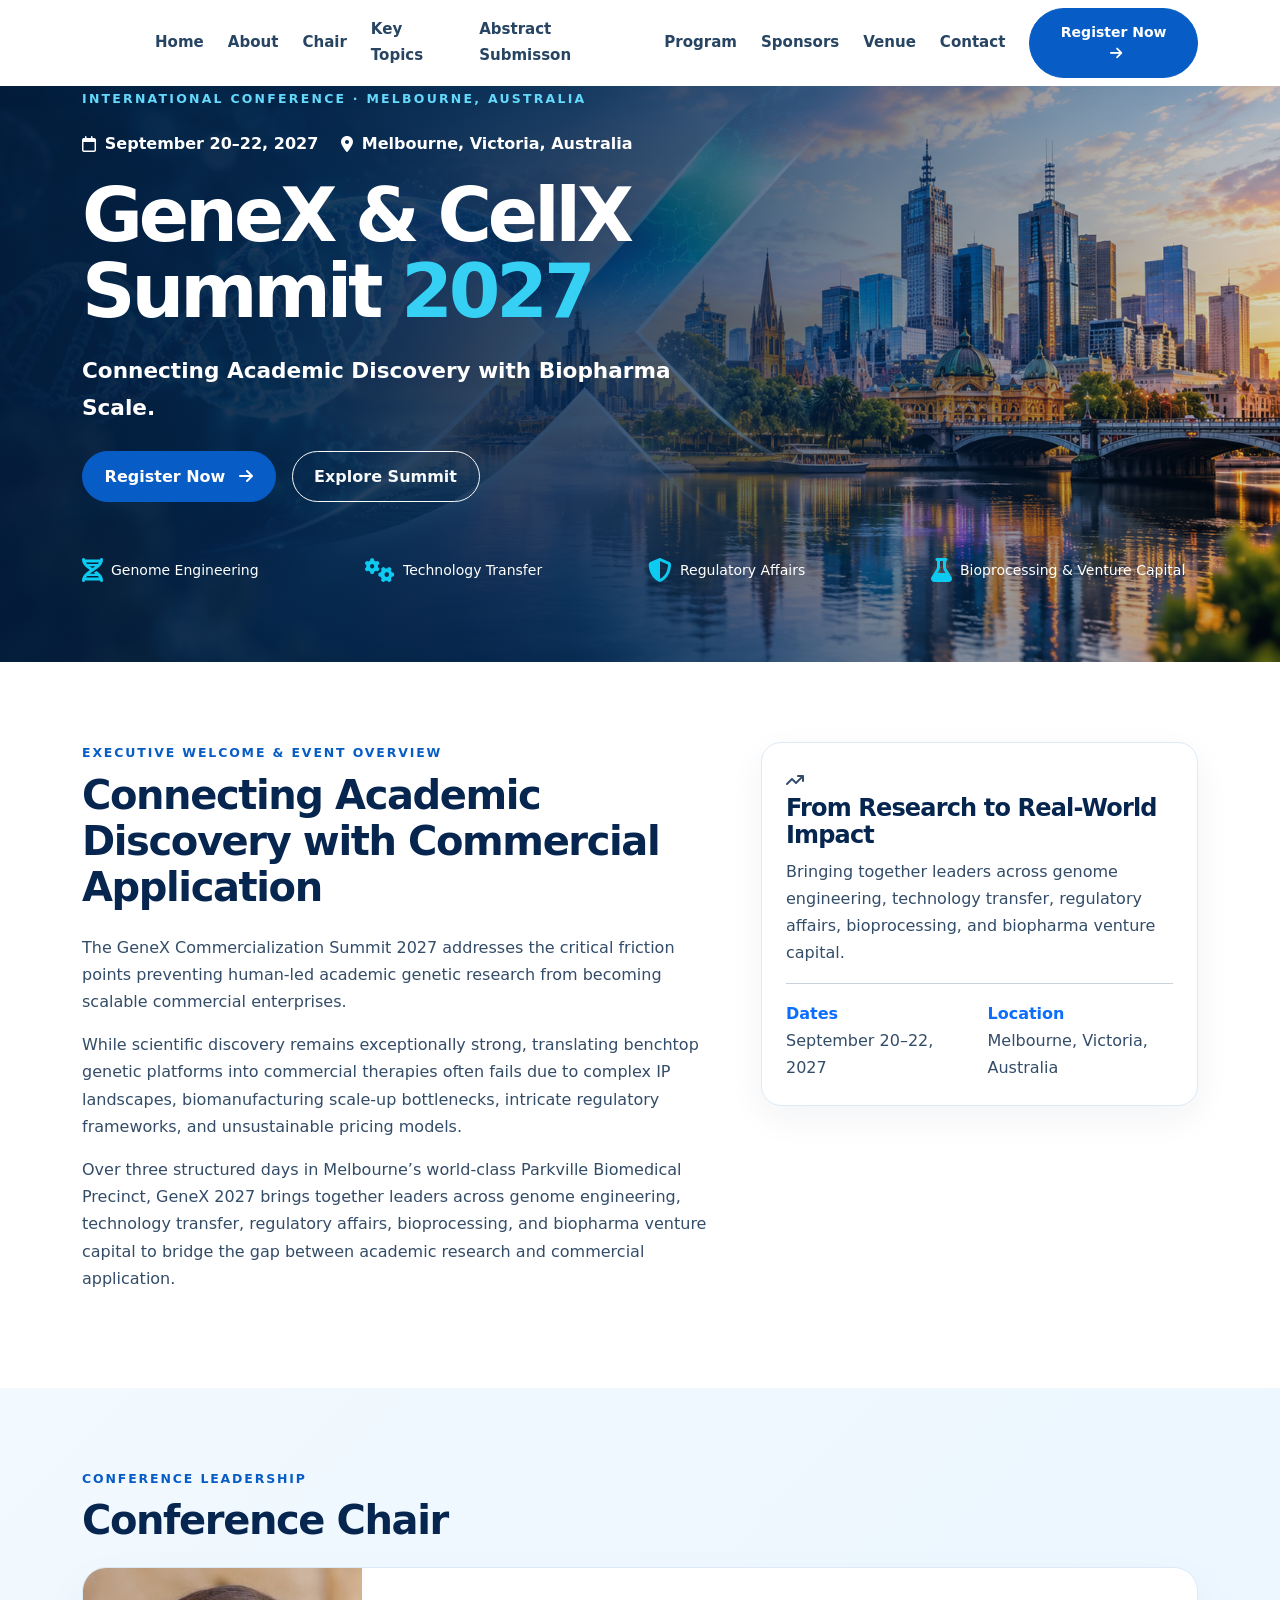
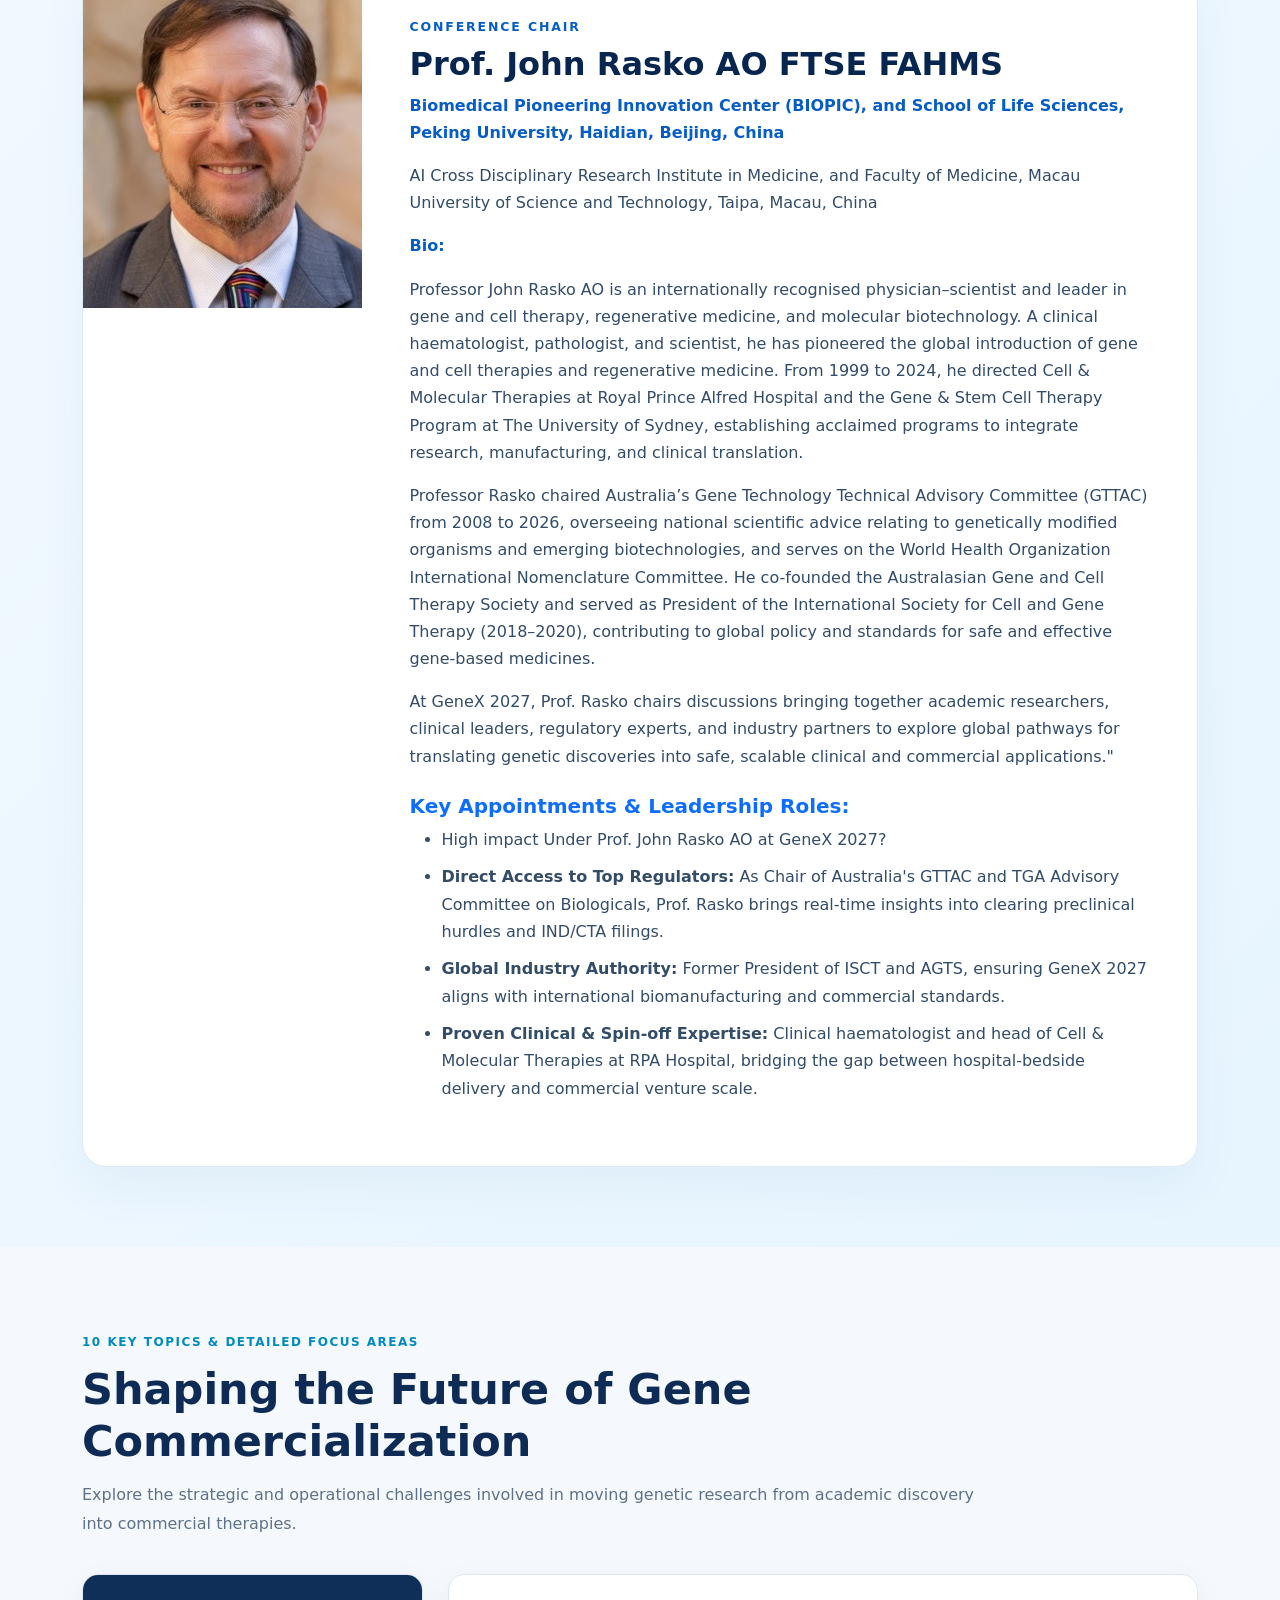
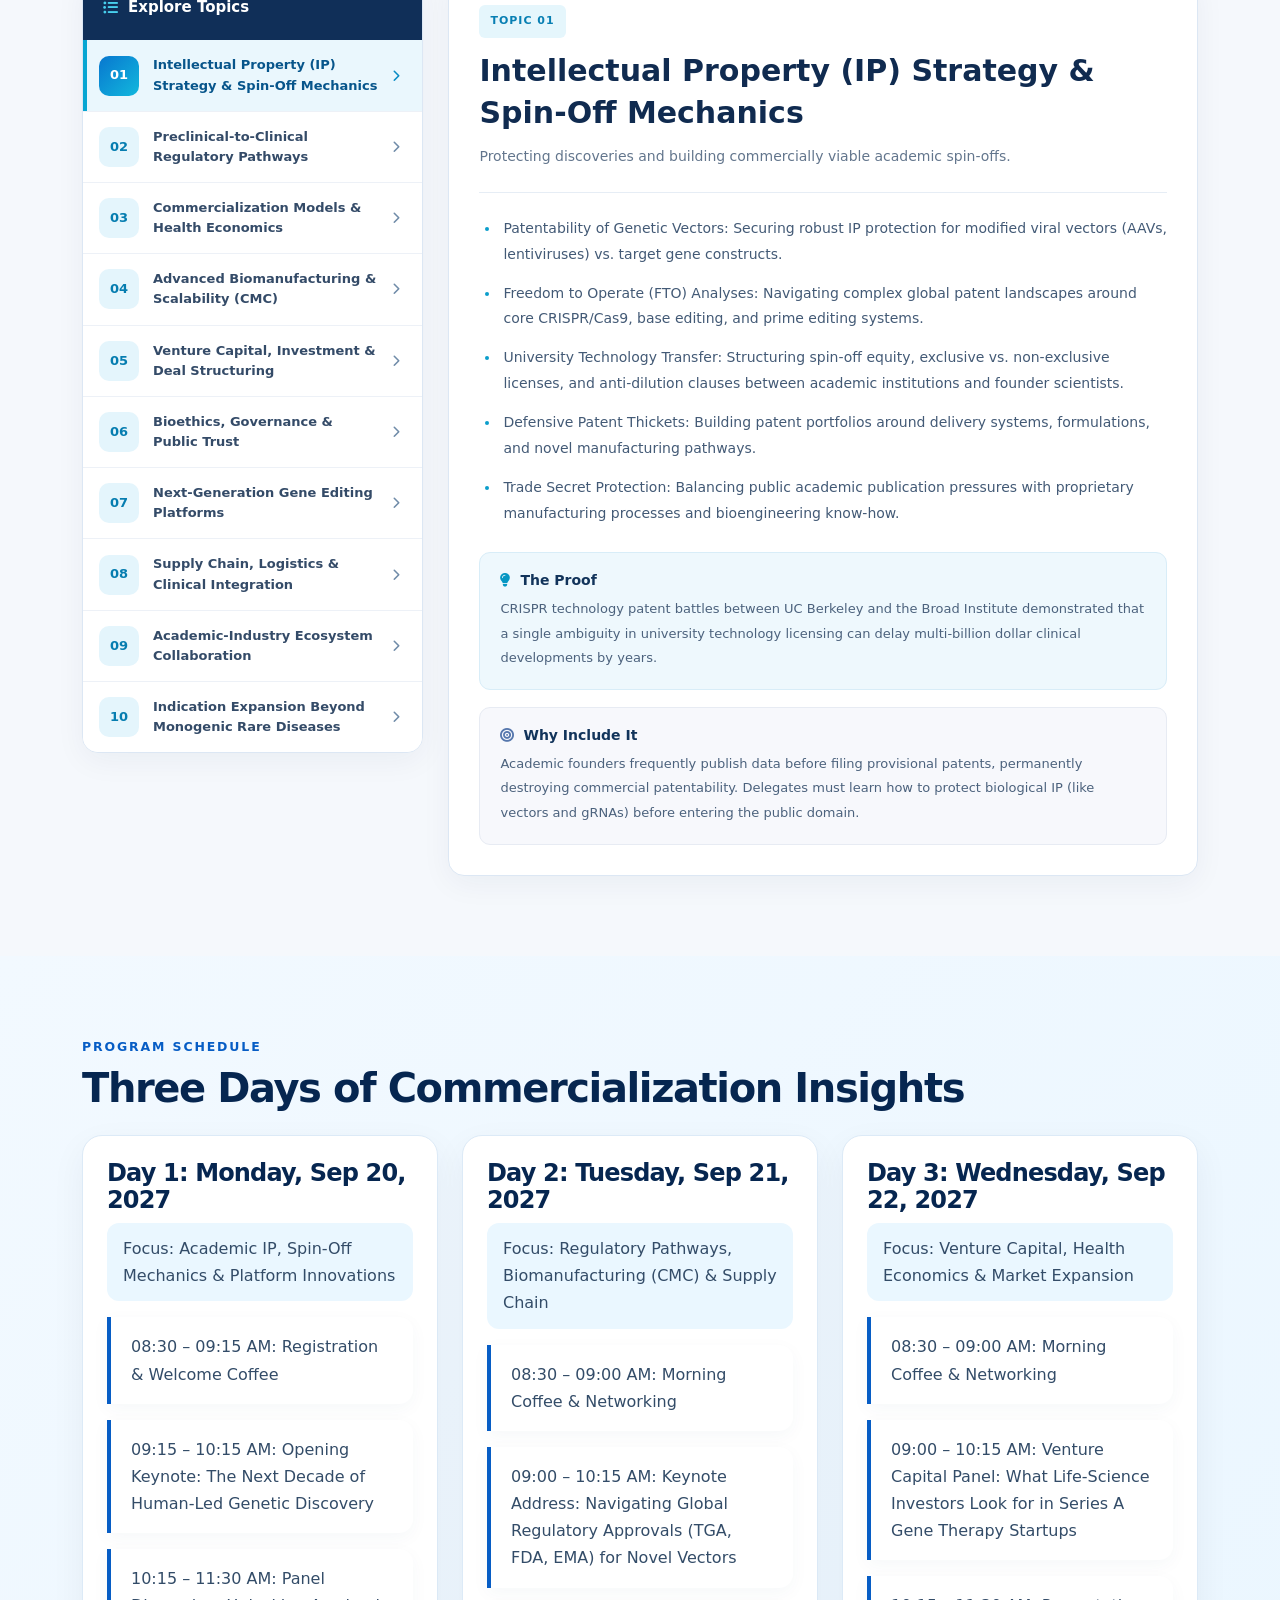
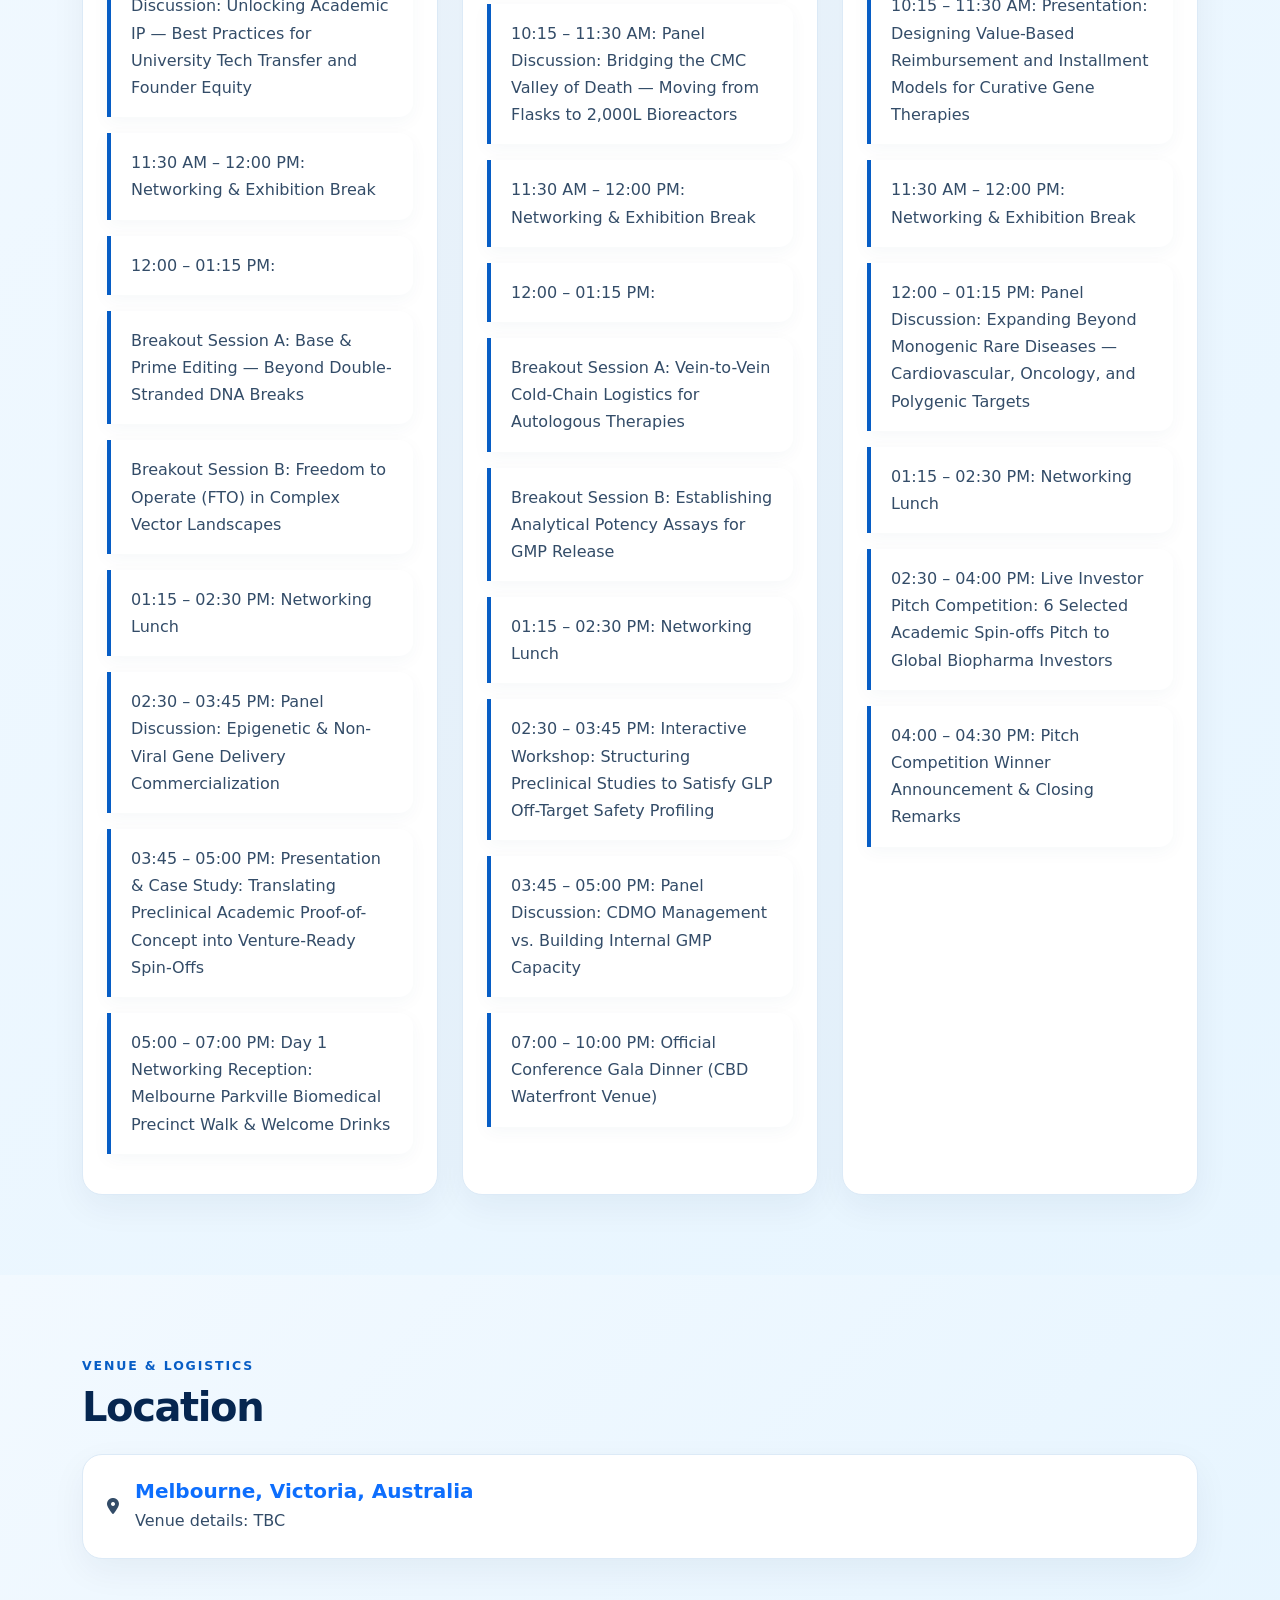
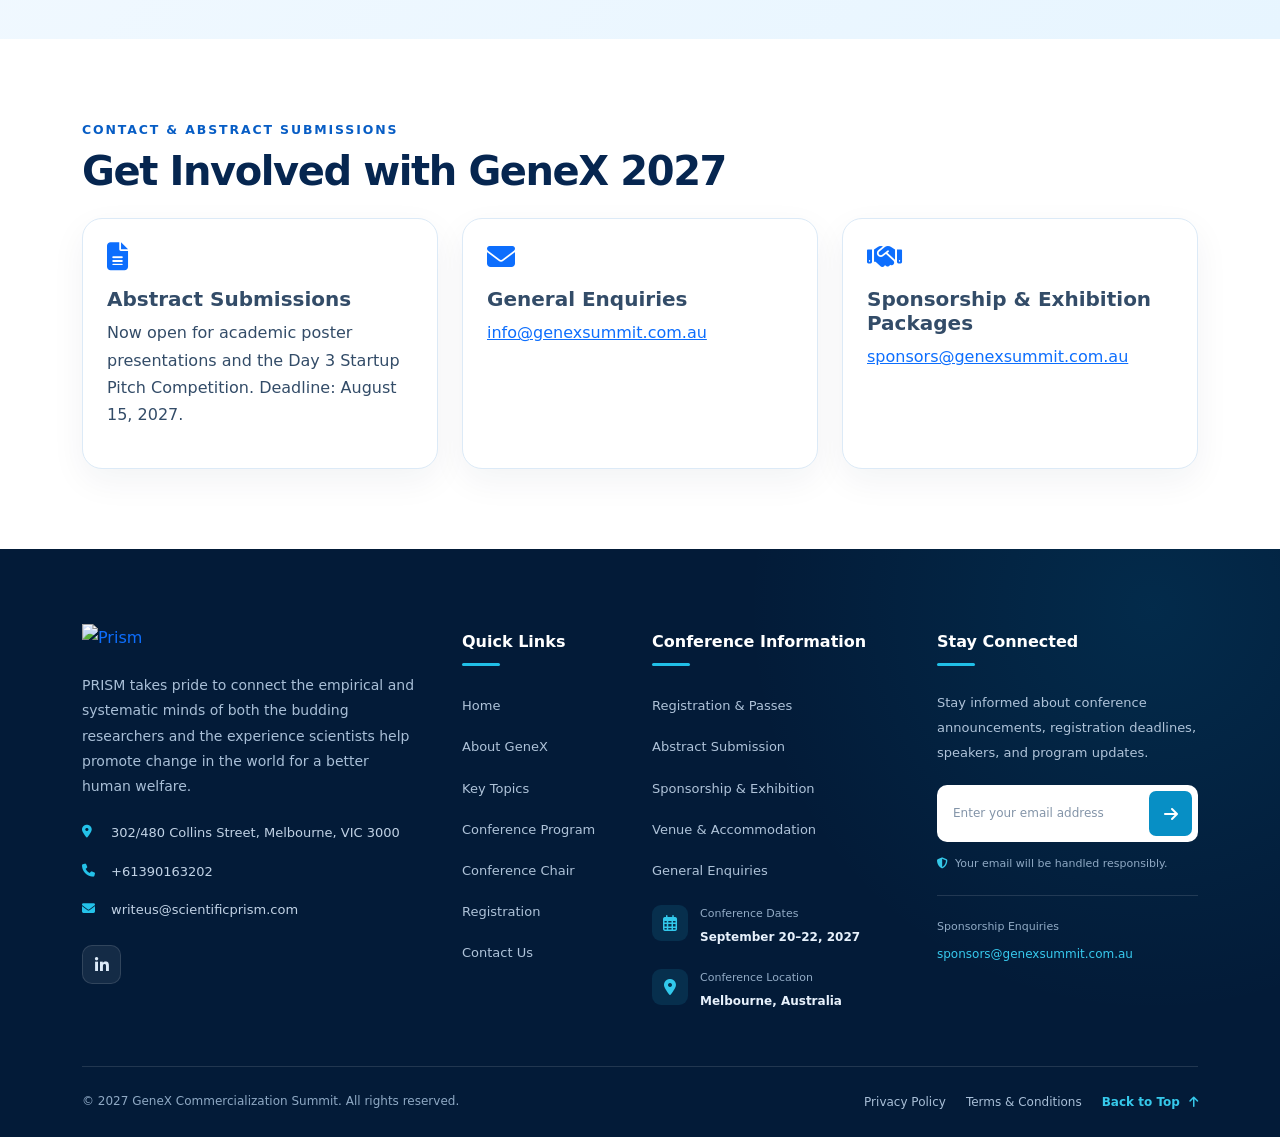
==== commit 0e30d2ce: "eight  commit" ====
--- a/index.html
+++ b/index.html
@@ -17,7 +17,7 @@
       href="https://cdnjs.cloudflare.com/ajax/libs/font-awesome/6.5.2/css/all.min.css"
     />
 
-    <link rel="stylesheet" href="./assets/css/style.css">
+    <link rel="stylesheet" href="./assets/css/style.css" />
     <style>
       :root {
         --navy: #062650;
@@ -50,6 +50,7 @@
       }
       .navbar-brand {
         font-weight: 850;
+        width: 50px;
         color: var(--navy);
         letter-spacing: -0.5px;
       }
@@ -259,7 +260,6 @@
         font-weight: 850;
       }
 
-     
       @media (max-width: 767.98px) {
         .hero {
           min-height: 600px;
@@ -625,17 +625,15 @@
   <body>
     <nav class="navbar navbar-expand-lg fixed-top">
       <div class="container">
-        <a class="navbar-brand d-flex align-items-center" href="#home"
-          ><span class="brand-mark"><i class="fa-solid fa-dna"></i></span
-          ><span
-            >GeneX
+        <a class="navbar-brand d-flex align-items-center" href="index.html">
+          <!-- <span class="brand-mark"><i class="fa-solid fa-dna"></i></span> -->
+          <!-- <span>GeneX
             <small
               class="d-block fw-semibold"
               style="font-size: 0.7rem; letter-spacing: 0.02em"
-              >COMMERCIALIZATION SUMMIT 2027</small
-            ></span
-          ></a
-        >
+              >COMMERCIALIZATION SUMMIT 2027</small></span> -->
+          <span>  <img src="assets/prism_logo_dark.png" alt="" srcset="" style="width: 579%;"> </span>  
+            </a>
         <button
           class="navbar-toggler"
           type="button"
@@ -661,16 +659,21 @@
             <li class="nav-item">
               <a class="nav-link" href="key-topics.html">Key Topics</a>
             </li>
-             <li class="nav-item">
-              <a class="nav-link" href="abstract-submission.html">Abstract Submisson</a>
+            <li class="nav-item">
+              <a class="nav-link" href="abstract-submission.html"
+                >Abstract Submisson</a
+              >
             </li>
             <li class="nav-item">
               <a class="nav-link" href="program.html">Program</a>
             </li>
-           
-            <!-- <li class="nav-item">
-              <a class="nav-link" href="#venue">Venue</a>
-            </li> -->
+            <li class="nav-item">
+              <a class="nav-link" href="sponsors.html">Sponsors</a>
+            </li>
+
+            <li class="nav-item">
+              <a class="nav-link" href="venue.html">Venue</a>
+            </li>
             <li class="nav-item">
               <a class="nav-link" href="contact.html">Contact</a>
             </li>
@@ -697,7 +700,7 @@
           <i class="fa-solid fa-location-dot"></i> Melbourne, Victoria,
           Australia
         </div>
-        <h1 class="mt-3">GeneX Commercialization Summit <span>2027</span></h1>
+        <h1 class="mt-3">GeneX & CellX Summit <span>2027</span></h1>
         <p class="lead mt-4">
           Connecting Academic Discovery with Biopharma Scale.
         </p>
@@ -2065,249 +2068,212 @@
         </div>
       </div>
     </section>
-  
-<footer class="genex-footer">
-    <div class="container">
-
+
+    <footer class="genex-footer">
+      <div class="container">
         <div class="row gy-5">
-
-            <!-- COLUMN 1: COMPANY INFORMATION -->
-            <div class="col-lg-4 col-md-6">
-                <div class="footer-brand">
-
-                    <!-- Company Logo -->
-                    <a href="https://www.scientificprism.com/" class="footer-logo">
-                        <img src="assets/prism_logo_footer.png"
-                             alt="Prism"
-                             class="img-fluid">
-                    </a>
-
-                    <!-- <h4 class="footer-company-name">
+          <!-- COLUMN 1: COMPANY INFORMATION -->
+          <div class="col-lg-4 col-md-6">
+            <div class="footer-brand">
+              <!-- Company Logo -->
+              <a href="https://www.scientificprism.com/" class="footer-logo">
+                <img
+                  src="assets/prism_logo_footer.png"
+                  alt="Prism"
+                  class="img-fluid"
+                />
+              </a>
+
+              <!-- <h4 class="footer-company-name">
                         GeneX Commercialization Summit 2027
                     </h4> -->
 
-                    <p class="footer-description">
-                        PRISM takes pride to connect the empirical and systematic minds of both the budding researchers and the experience scientists help promote change in the world for a better human welfare.
-                    </p>
-
-                    <ul class="footer-contact-list">
-
-                        <li>
-                            <i class="fa-solid fa-location-dot"></i>
-                            <span>
-                                 302/480 Collins Street, Melbourne, VIC 3000
-                            </span>
-                        </li>
-
-                        <li>
-                            <i class="fa-solid fa-phone"></i>
-                            <a href="tel:+61390163202">
-                                +61390163202
-                            </a>
-                        </li>
-
-                        <li>
-                            <i class="fa-solid fa-envelope"></i>
-                            <a href="mailto:writeus@scientificprism.com">
-                                writeus@scientificprism.com
-                            </a>
-                        </li>
-
-                    </ul>
-
-                    <!-- Social Links -->
-                    <div class="footer-social-links">
-                        <a href="#" aria-label="LinkedIn">
-                            <i class="fa-brands fa-linkedin-in"></i>
-                        </a>
-
-                        <a href="#" aria-label="Facebook">
-                            <i class="fa-brands fa-facebook-f"></i>
-                        </a>
-
-                        <a href="#" aria-label="X">
-                            <i class="fa-brands fa-x-twitter"></i>
-                        </a>
-
-                        <a href="#" aria-label="Instagram">
-                            <i class="fa-brands fa-instagram"></i>
-                        </a>
-                    </div>
-
-                </div>
+              <p class="footer-description">
+                PRISM takes pride to connect the empirical and systematic minds
+                of both the budding researchers and the experience scientists
+                help promote change in the world for a better human welfare.
+              </p>
+
+              <ul class="footer-contact-list">
+                <li>
+                  <i class="fa-solid fa-location-dot"></i>
+                  <span> 302/480 Collins Street, Melbourne, VIC 3000 </span>
+                </li>
+
+                <li>
+                  <i class="fa-solid fa-phone"></i>
+                  <a href="tel:+61390163202"> +61390163202 </a>
+                </li>
+
+                <li>
+                  <i class="fa-solid fa-envelope"></i>
+                  <a href="mailto:writeus@scientificprism.com">
+                    writeus@scientificprism.com
+                  </a>
+                </li>
+              </ul>
+
+              <!-- Social Links -->
+              <div class="footer-social-links">
+                <a href="https://www.linkedin.com/company/genex-commercialization-summit-2027/posts/?viewAsMember=true" aria-label="LinkedIn">
+                  <i class="fa-brands fa-linkedin-in"></i>
+                </a>
+
+                <!-- <a href="#" aria-label="Facebook">
+                  <i class="fa-brands fa-facebook-f"></i>
+                </a>
+
+                <a href="#" aria-label="X">
+                  <i class="fa-brands fa-x-twitter"></i>
+                </a>
+
+                <a href="#" aria-label="Instagram">
+                  <i class="fa-brands fa-instagram"></i>
+                </a> -->
+              </div>
             </div>
-
-
-            <!-- COLUMN 2: QUICK LINKS -->
-            <div class="col-lg-2 col-md-6">
-                <div class="footer-column">
-
-                    <h5 class="footer-heading">Quick Links</h5>
-
-                    <ul class="footer-links">
-                        <li><a href="index.html">Home</a></li>
-                        <li><a href="about.html">About GeneX</a></li>
-                        <li><a href="topics.html">Key Topics</a></li>
-                        <li><a href="program.html">Conference Program</a></li>
-                        <li><a href="chair.html">Conference Chair</a></li>
-                        <li><a href="registration.html">Registration</a></li>
-                        <li><a href="contact.html">Contact Us</a></li>
-                    </ul>
-
-                </div>
+          </div>
+
+          <!-- COLUMN 2: QUICK LINKS -->
+          <div class="col-lg-2 col-md-6">
+            <div class="footer-column">
+              <h5 class="footer-heading">Quick Links</h5>
+
+              <ul class="footer-links">
+                <li><a href="index.html">Home</a></li>
+                <li><a href="about.html">About GeneX</a></li>
+                <li><a href="topics.html">Key Topics</a></li>
+                <li><a href="program.html">Conference Program</a></li>
+                <li><a href="chair.html">Conference Chair</a></li>
+                <li><a href="registration.html">Registration</a></li>
+                <li><a href="contact.html">Contact Us</a></li>
+              </ul>
             </div>
-
-
-            <!-- COLUMN 3: CONFERENCE INFORMATION -->
-            <div class="col-lg-3 col-md-6">
-                <div class="footer-column">
-
-                    <h5 class="footer-heading">
-                        Conference Information
-                    </h5>
-
-                    <ul class="footer-links">
-
-                        <li>
-                            <a href="registration.html">
-                                Registration &amp; Passes
-                            </a>
-                        </li>
-
-                        <li>
-                            <a href="abstract-submission.html">
-                                Abstract Submission
-                            </a>
-                        </li>
-
-                        <li>
-                            <a href="sponsorship.html">
-                                Sponsorship &amp; Exhibition
-                            </a>
-                        </li>
-
-                        <li>
-                            <a href="venue.html">
-                                Venue &amp; Accommodation
-                            </a>
-                        </li>
-
-                        <li>
-                            <a href="contact.html">
-                                General Enquiries
-                            </a>
-                        </li>
-
-                    </ul>
-
-                    <div class="footer-event-info">
-                        <div class="footer-event-icon">
-                            <i class="fa-regular fa-calendar-days"></i>
-                        </div>
-
-                        <div>
-                            <span>Conference Dates</span>
-                            <strong>September 20–22, 2027</strong>
-                        </div>
-                    </div>
-
-                    <div class="footer-event-info">
-                        <div class="footer-event-icon">
-                            <i class="fa-solid fa-location-dot"></i>
-                        </div>
-
-                        <div>
-                            <span>Conference Location</span>
-                            <strong>Melbourne, Australia</strong>
-                        </div>
-                    </div>
-
-                </div>
+          </div>
+
+          <!-- COLUMN 3: CONFERENCE INFORMATION -->
+          <div class="col-lg-3 col-md-6">
+            <div class="footer-column">
+              <h5 class="footer-heading">Conference Information</h5>
+
+              <ul class="footer-links">
+                <li>
+                  <a href="registration.html"> Registration &amp; Passes </a>
+                </li>
+
+                <li>
+                  <a href="abstract-submission.html"> Abstract Submission </a>
+                </li>
+
+                <li>
+                  <a href="sponsorship.html"> Sponsorship &amp; Exhibition </a>
+                </li>
+
+                <li>
+                  <a href="venue.html"> Venue &amp; Accommodation </a>
+                </li>
+
+                <li>
+                  <a href="contact.html"> General Enquiries </a>
+                </li>
+              </ul>
+
+              <div class="footer-event-info">
+                <div class="footer-event-icon">
+                  <i class="fa-regular fa-calendar-days"></i>
+                </div>
+
+                <div>
+                  <span>Conference Dates</span>
+                  <strong>September 20–22, 2027</strong>
+                </div>
+              </div>
+
+              <div class="footer-event-info">
+                <div class="footer-event-icon">
+                  <i class="fa-solid fa-location-dot"></i>
+                </div>
+
+                <div>
+                  <span>Conference Location</span>
+                  <strong>Melbourne, Australia</strong>
+                </div>
+              </div>
             </div>
-
-
-            <!-- COLUMN 4: NEWSLETTER -->
-            <div class="col-lg-3 col-md-6">
-                <div class="footer-column">
-
-                    <h5 class="footer-heading">Stay Connected</h5>
-
-                    <p class="footer-newsletter-text">
-                        Stay informed about conference announcements,
-                        registration deadlines, speakers, and program updates.
-                    </p>
-
-                    <form class="footer-newsletter-form"
-                          action="newsletter.php"
-                          method="post">
-
-                        <label for="footer-newsletter-email"
-                               class="visually-hidden">
-                            Email address
-                        </label>
-
-                        <div class="footer-input-group">
-                            <input type="email"
-                                   id="footer-newsletter-email"
-                                   name="email"
-                                   placeholder="Enter your email address"
-                                   autocomplete="email"
-                                   required>
-
-                            <button type="submit"
-                                    aria-label="Subscribe to newsletter">
-                                <i class="fa-solid fa-arrow-right"></i>
-                            </button>
-                        </div>
-
-                        <div class="footer-privacy-note">
-                            <i class="fa-solid fa-shield-halved"></i>
-                            Your email will be handled responsibly.
-                        </div>
-
-                    </form>
-
-                    <div class="footer-sponsor-contact">
-                        <span>Sponsorship Enquiries</span>
-                        <a href="mailto:sponsors@genexsummit.com.au">
-                            sponsors@genexsummit.com.au
-                        </a>
-                    </div>
-
-                </div>
+          </div>
+
+          <!-- COLUMN 4: NEWSLETTER -->
+          <div class="col-lg-3 col-md-6">
+            <div class="footer-column">
+              <h5 class="footer-heading">Stay Connected</h5>
+
+              <p class="footer-newsletter-text">
+                Stay informed about conference announcements, registration
+                deadlines, speakers, and program updates.
+              </p>
+
+              <form
+                class="footer-newsletter-form"
+                action="newsletter.php"
+                method="post"
+              >
+                <label for="footer-newsletter-email" class="visually-hidden">
+                  Email address
+                </label>
+
+                <div class="footer-input-group">
+                  <input
+                    type="email"
+                    id="footer-newsletter-email"
+                    name="email"
+                    placeholder="Enter your email address"
+                    autocomplete="email"
+                    required
+                  />
+
+                  <button type="submit" aria-label="Subscribe to newsletter">
+                    <i class="fa-solid fa-arrow-right"></i>
+                  </button>
+                </div>
+
+                <div class="footer-privacy-note">
+                  <i class="fa-solid fa-shield-halved"></i>
+                  Your email will be handled responsibly.
+                </div>
+              </form>
+
+              <div class="footer-sponsor-contact">
+                <span>Sponsorship Enquiries</span>
+                <a href="mailto:sponsors@genexsummit.com.au">
+                  sponsors@genexsummit.com.au
+                </a>
+              </div>
             </div>
-
+          </div>
         </div>
-
 
         <!-- FOOTER BOTTOM -->
         <div class="footer-bottom">
-
-            <div class="row align-items-center gy-3">
-
-                <div class="col-md-6">
-                    <p class="footer-copyright">
-                        &copy; 2027 GeneX Commercialization Summit.
-                        All rights reserved.
-                    </p>
-                </div>
-
-                <div class="col-md-6">
-                    <div class="footer-bottom-links">
-                        <a href="privacy-policy.html">Privacy Policy</a>
-                        <a href="terms.html">Terms &amp; Conditions</a>
-                        <a href="#top" class="footer-back-top">
-                            Back to Top <i class="fa-solid fa-arrow-up"></i>
-                        </a>
-                    </div>
-                </div>
-
+          <div class="row align-items-center gy-3">
+            <div class="col-md-6">
+              <p class="footer-copyright">
+                &copy; 2027 GeneX Commercialization Summit. All rights reserved.
+              </p>
             </div>
 
+            <div class="col-md-6">
+              <div class="footer-bottom-links">
+                <a href="privacy-policy.html">Privacy Policy</a>
+                <a href="terms.html">Terms &amp; Conditions</a>
+                <a href="#top" class="footer-back-top">
+                  Back to Top <i class="fa-solid fa-arrow-up"></i>
+                </a>
+              </div>
+            </div>
+          </div>
         </div>
-
-    </div>
-</footer>
+      </div>
+    </footer>
 
     <script src="https://cdn.jsdelivr.net/npm/bootstrap@5.3.3/dist/js/bootstrap.bundle.min.js"></script>
     <script>
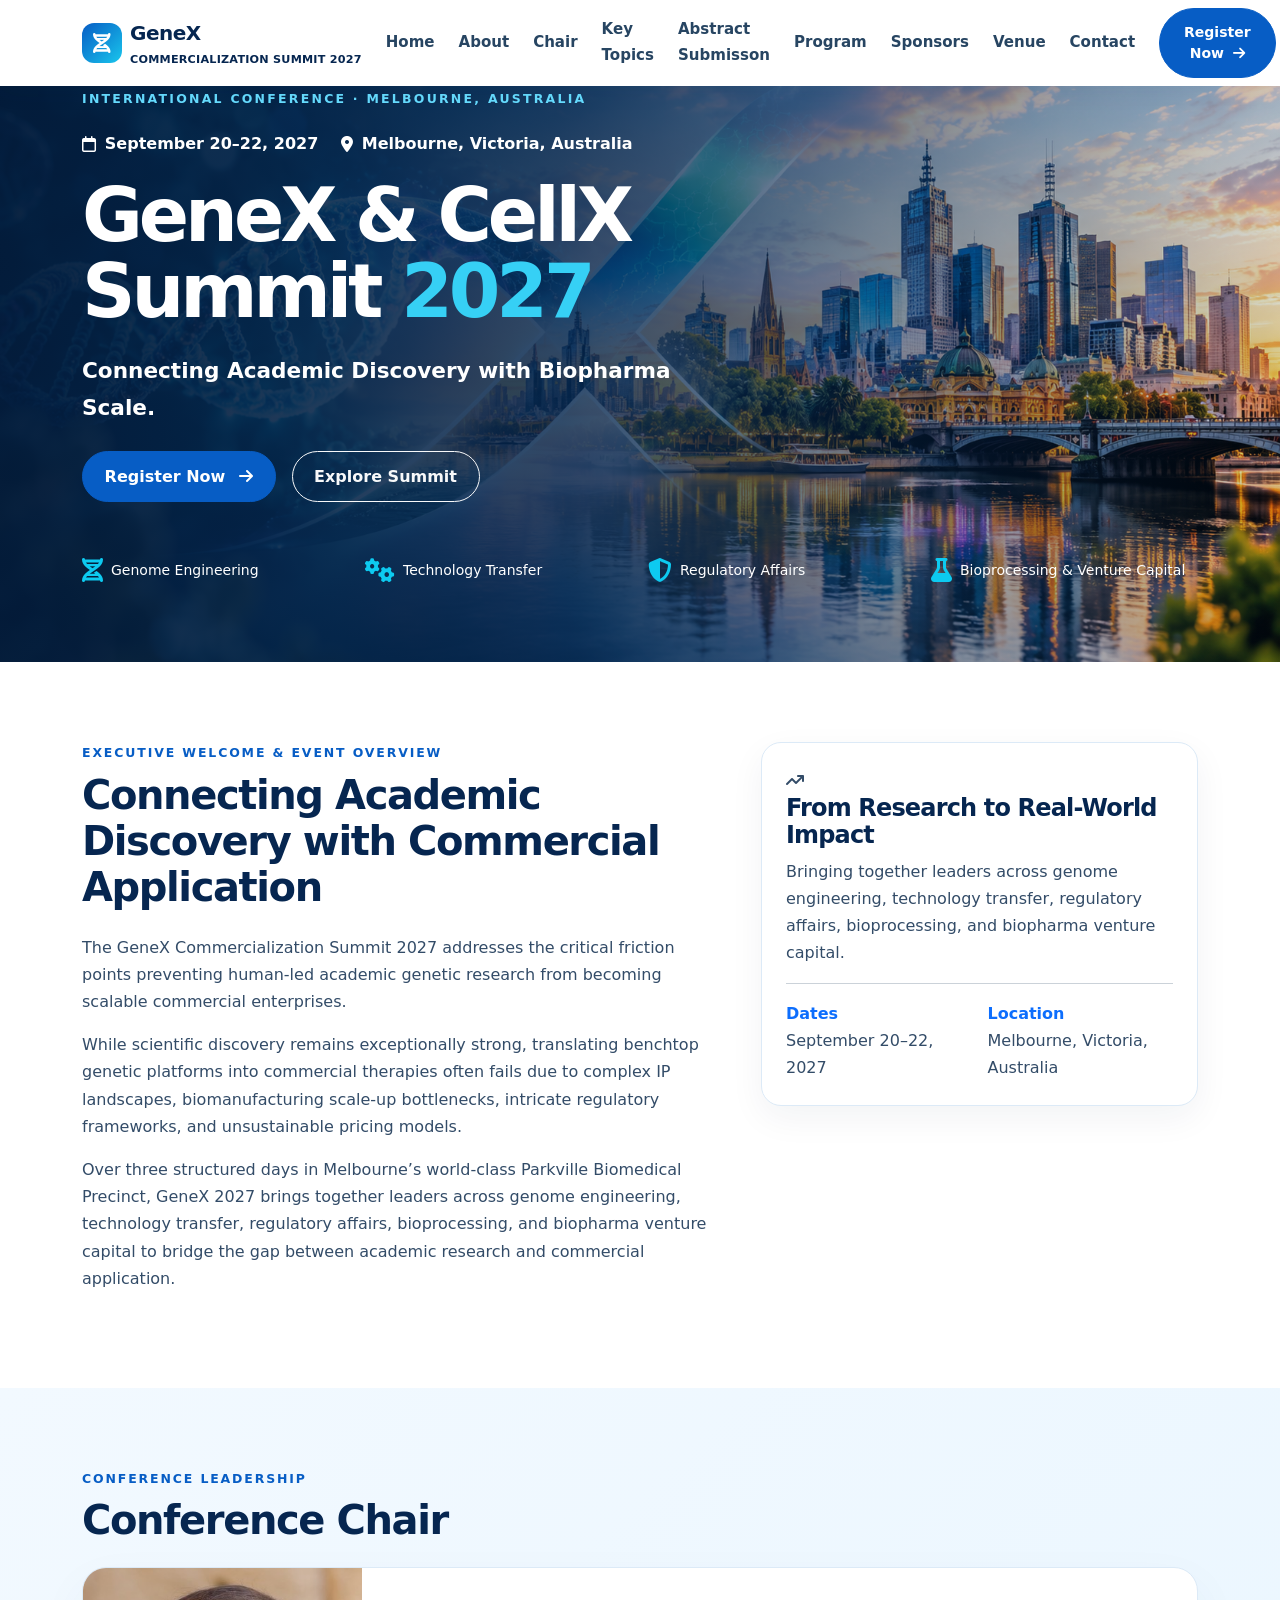
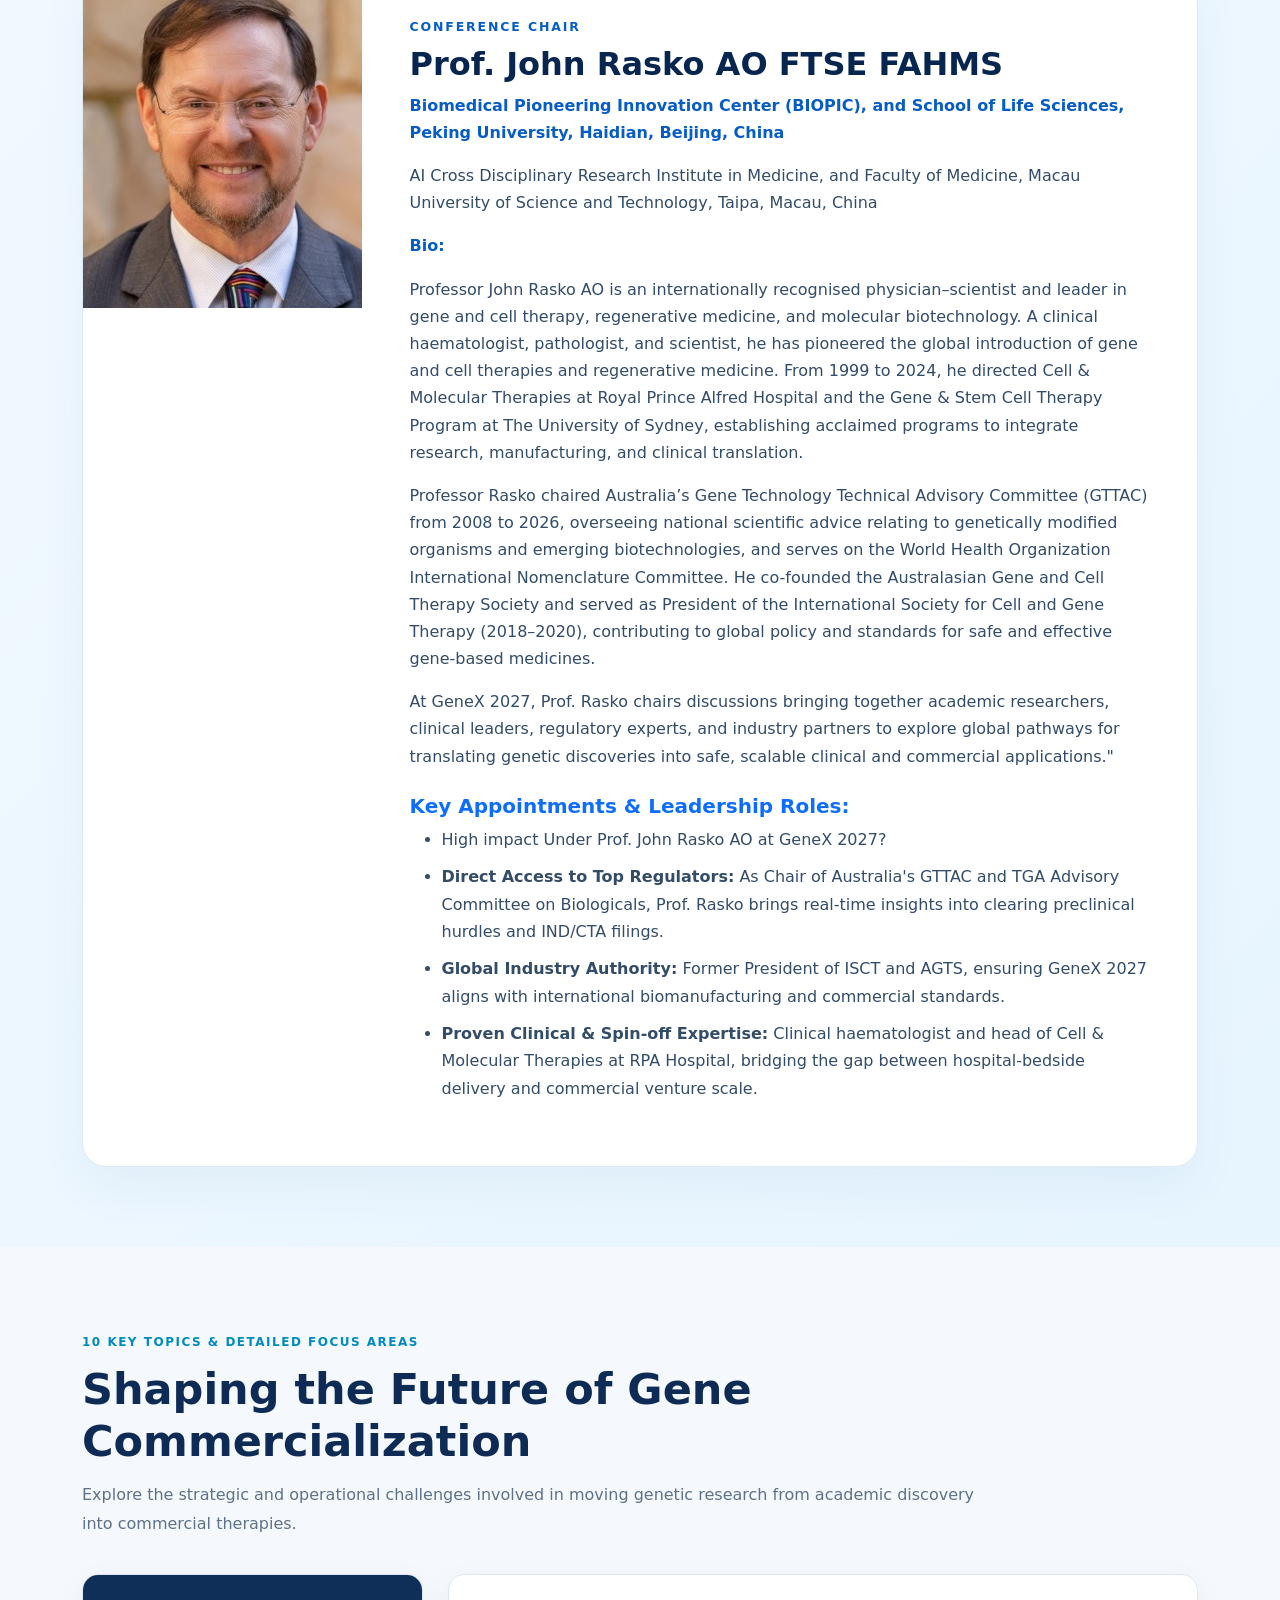
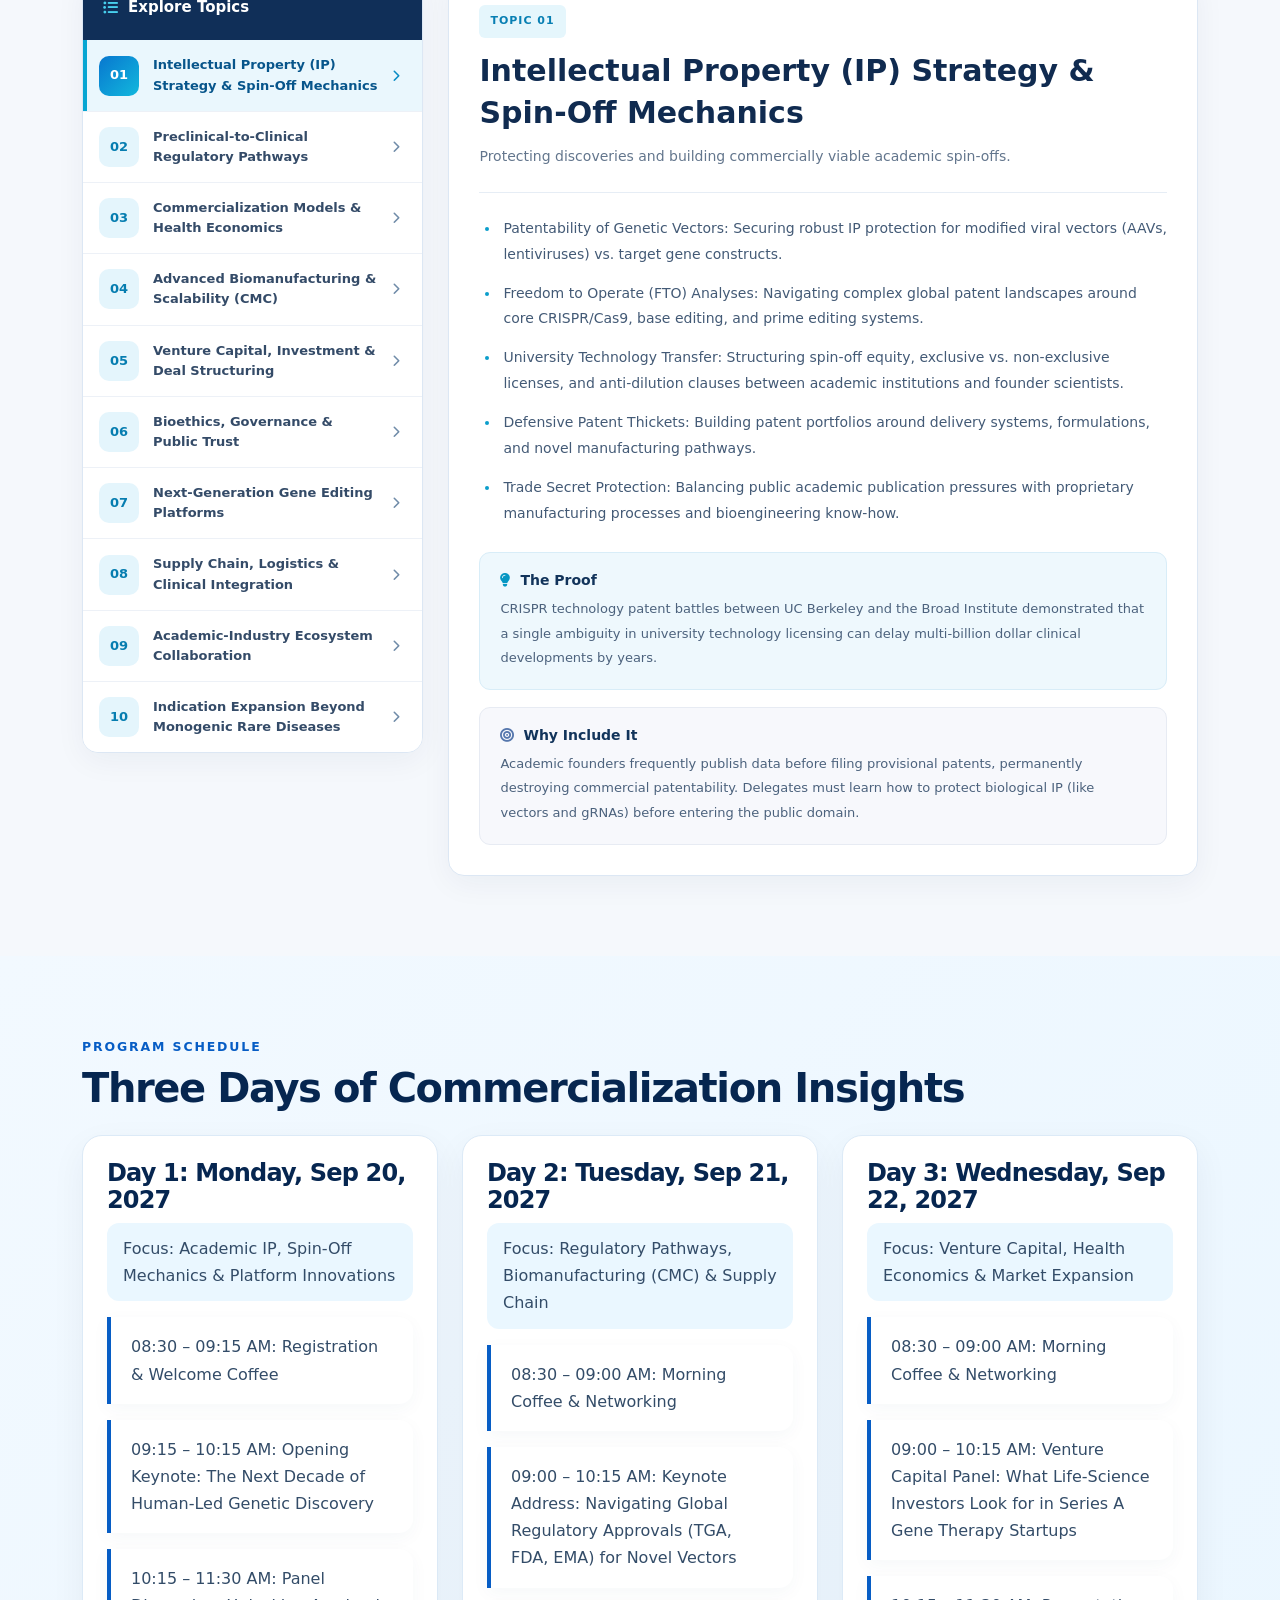
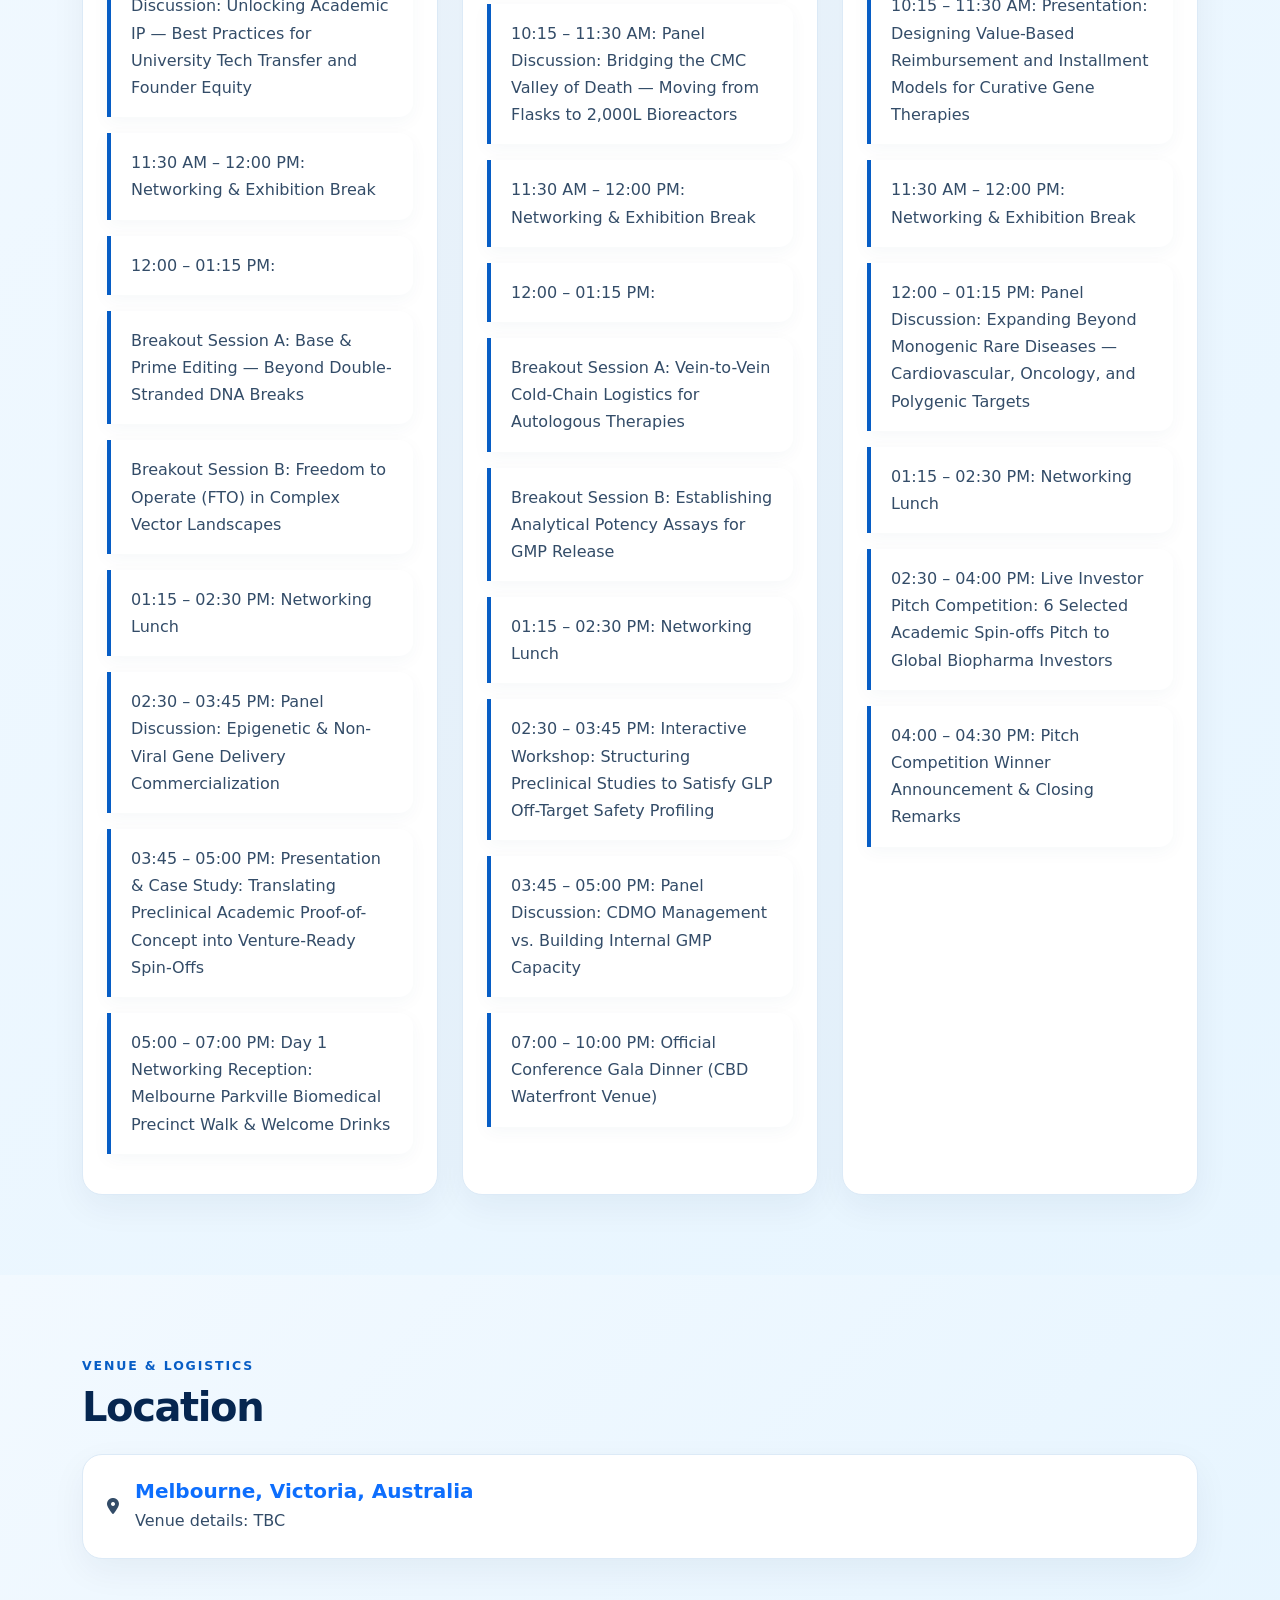
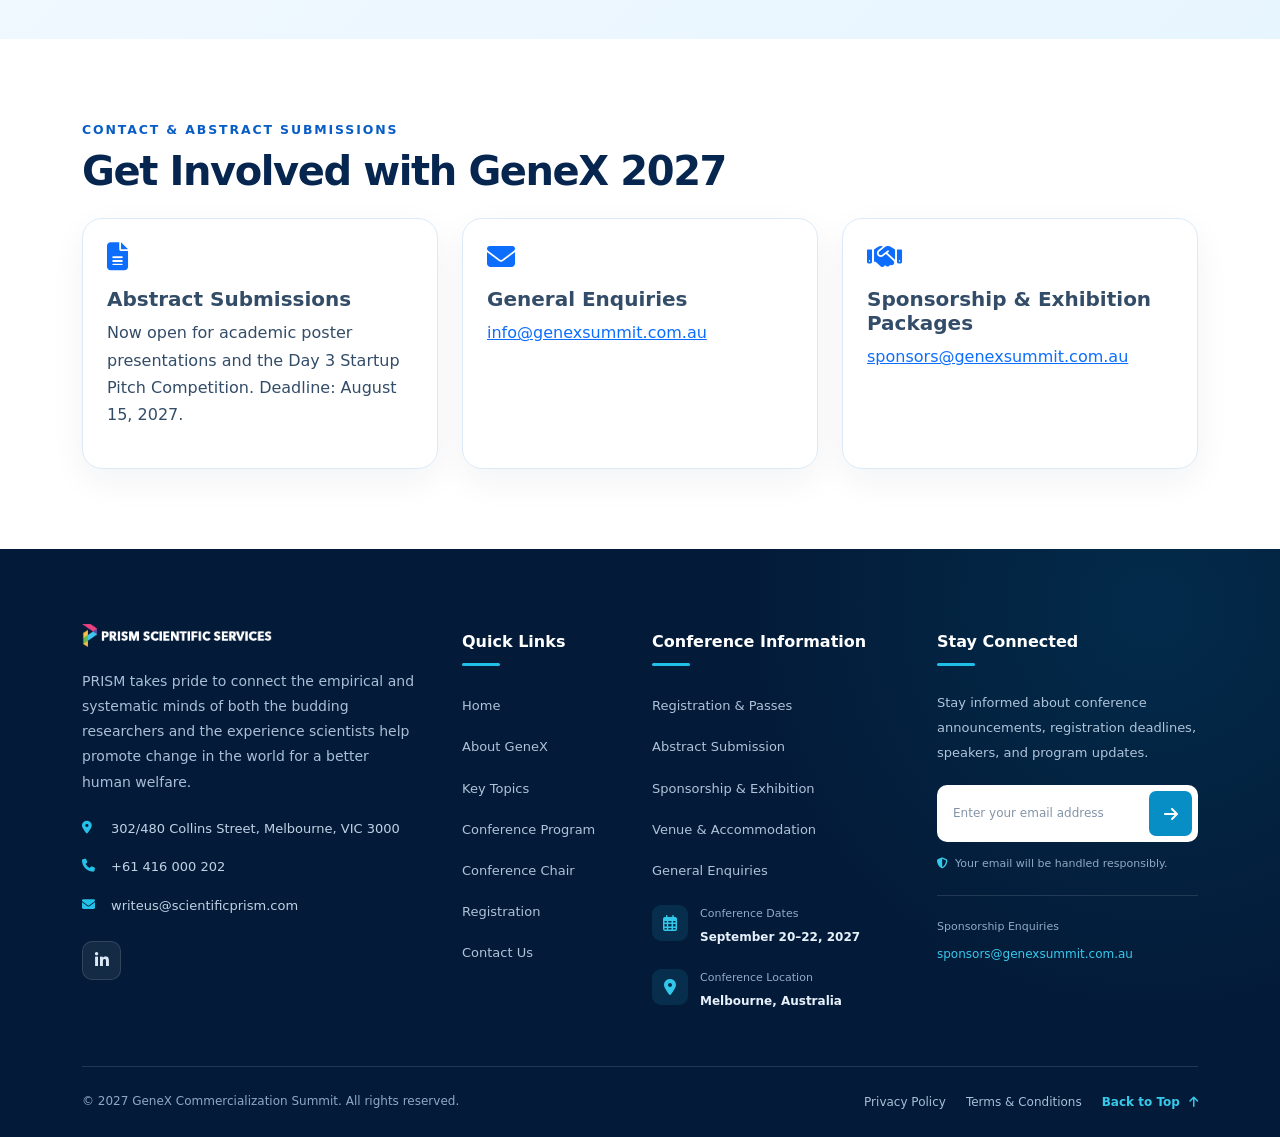
==== commit bb39713c: "eight  commit" ====
--- a/index.html
+++ b/index.html
@@ -50,7 +50,7 @@
       }
       .navbar-brand {
         font-weight: 850;
-        width: 50px;
+        /* width: 50px; */
         color: var(--navy);
         letter-spacing: -0.5px;
       }
@@ -626,13 +626,13 @@
     <nav class="navbar navbar-expand-lg fixed-top">
       <div class="container">
         <a class="navbar-brand d-flex align-items-center" href="index.html">
-          <!-- <span class="brand-mark"><i class="fa-solid fa-dna"></i></span> -->
-          <!-- <span>GeneX
+          <span class="brand-mark"><i class="fa-solid fa-dna"></i></span>
+          <span>GeneX
             <small
               class="d-block fw-semibold"
               style="font-size: 0.7rem; letter-spacing: 0.02em"
-              >COMMERCIALIZATION SUMMIT 2027</small></span> -->
-          <span>  <img src="assets/prism_logo_dark.png" alt="" srcset="" style="width: 579%;"> </span>  
+              >COMMERCIALIZATION SUMMIT 2027</small></span>
+          <!-- <span>  <img src="assets/prism_logo_dark.png" alt="" srcset="" style="width: 579%;"> </span>   -->
             </a>
         <button
           class="navbar-toggler"
@@ -2102,7 +2102,7 @@
 
                 <li>
                   <i class="fa-solid fa-phone"></i>
-                  <a href="tel:+61390163202"> +61390163202 </a>
+                  <a href="tel:+61 416 000 202"> +61 416 000 202 </a>
                 </li>
 
                 <li>
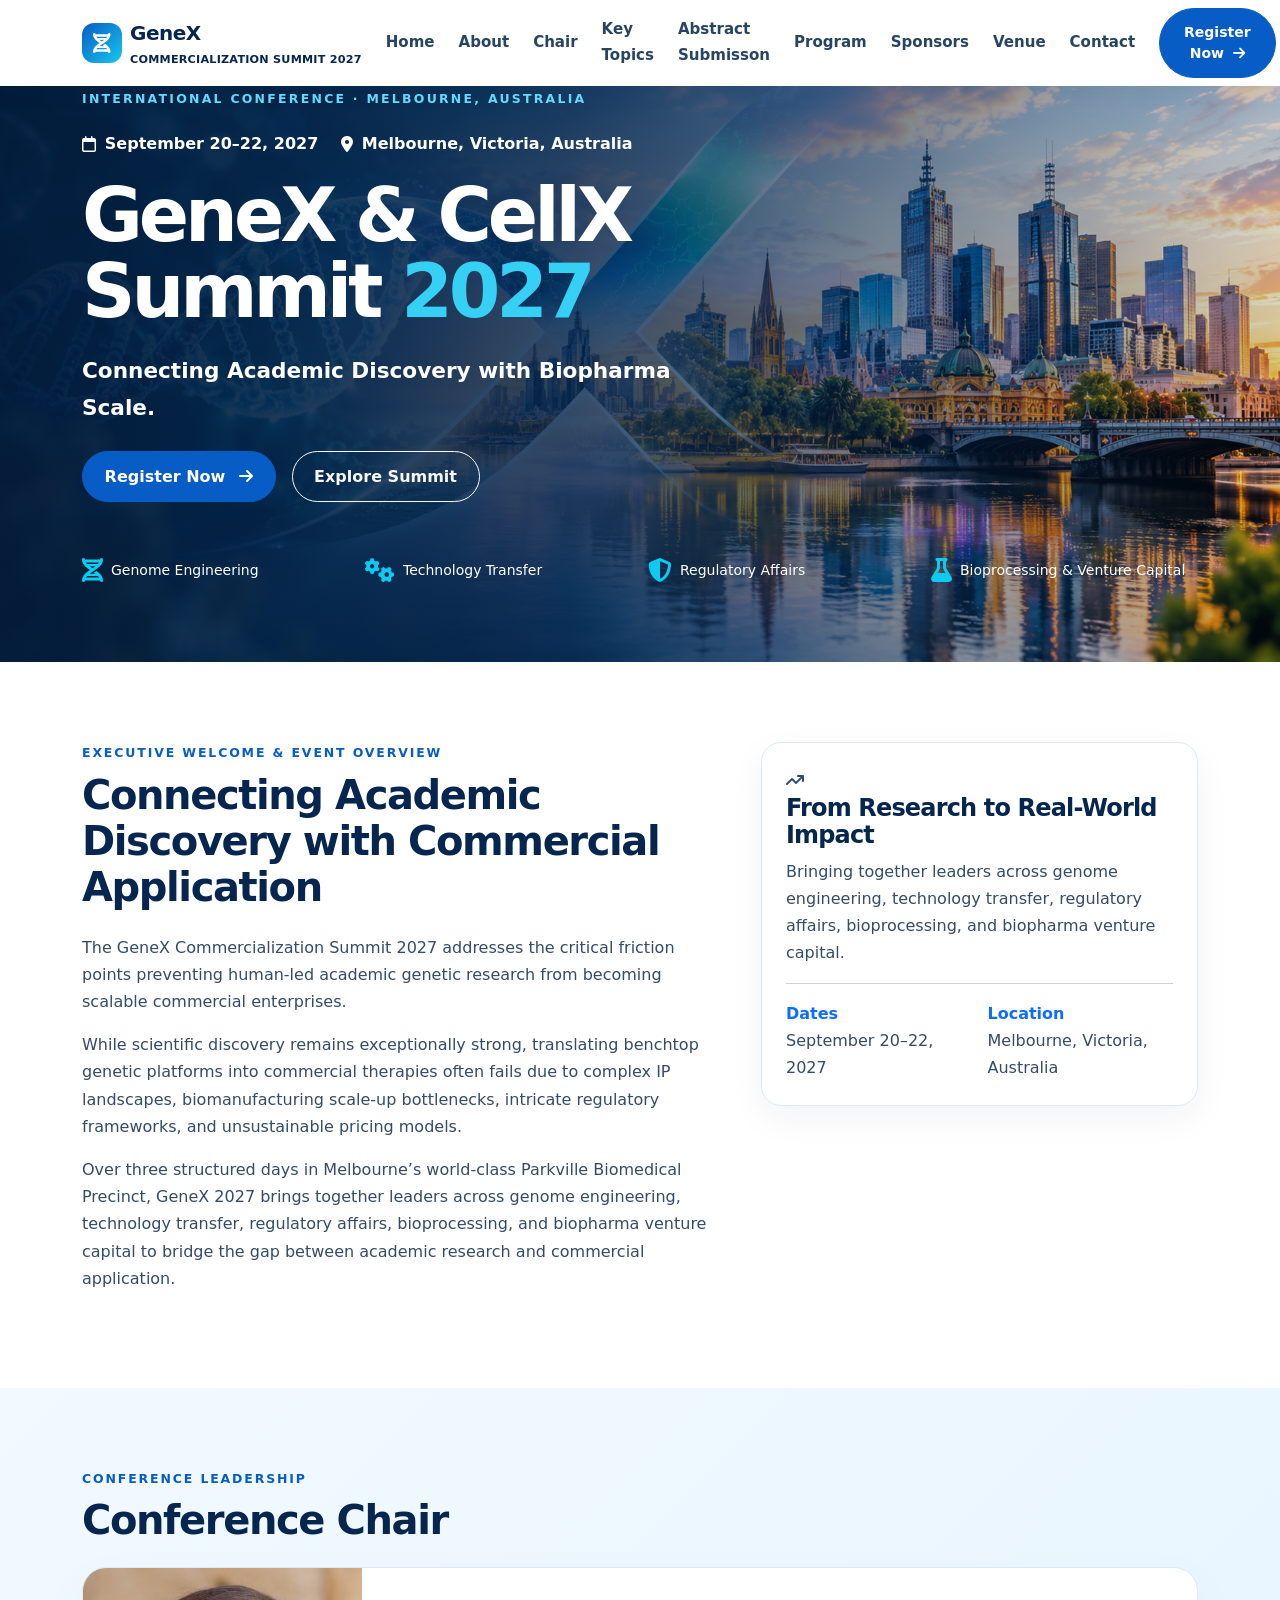
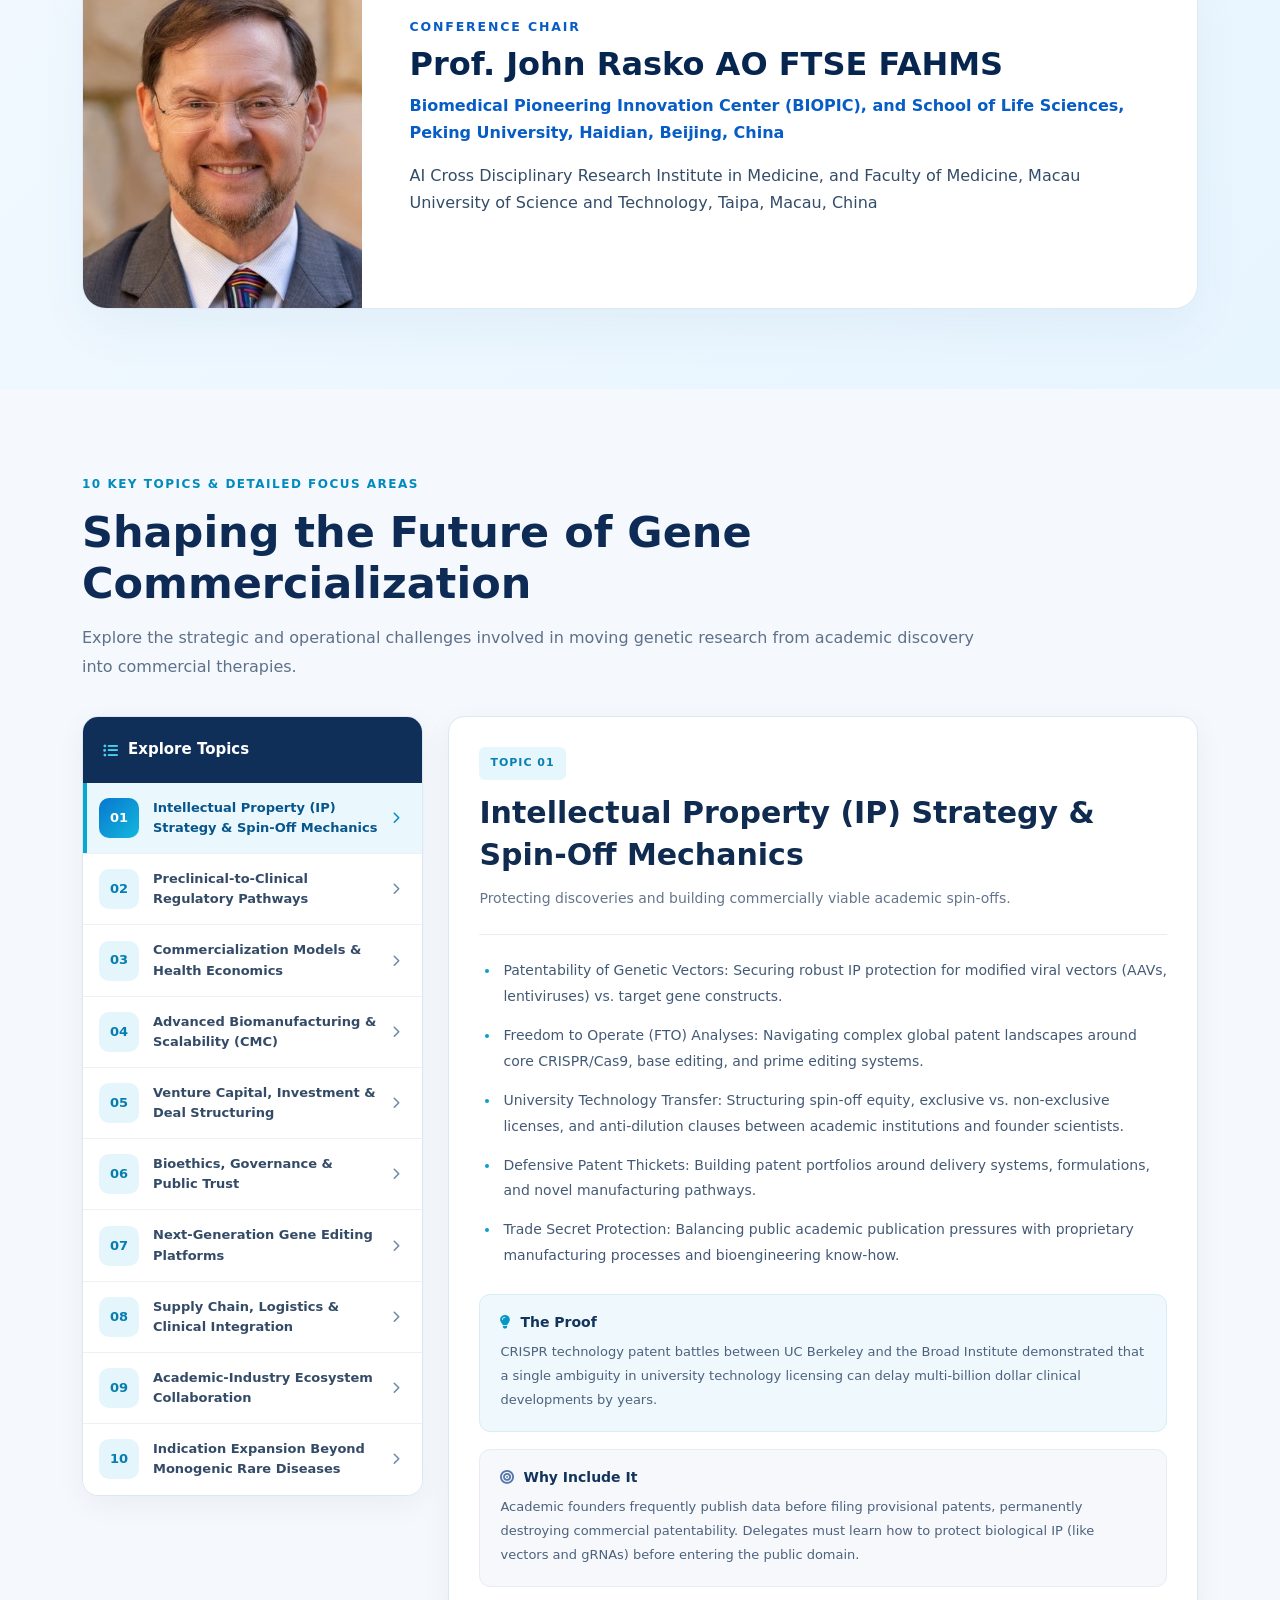
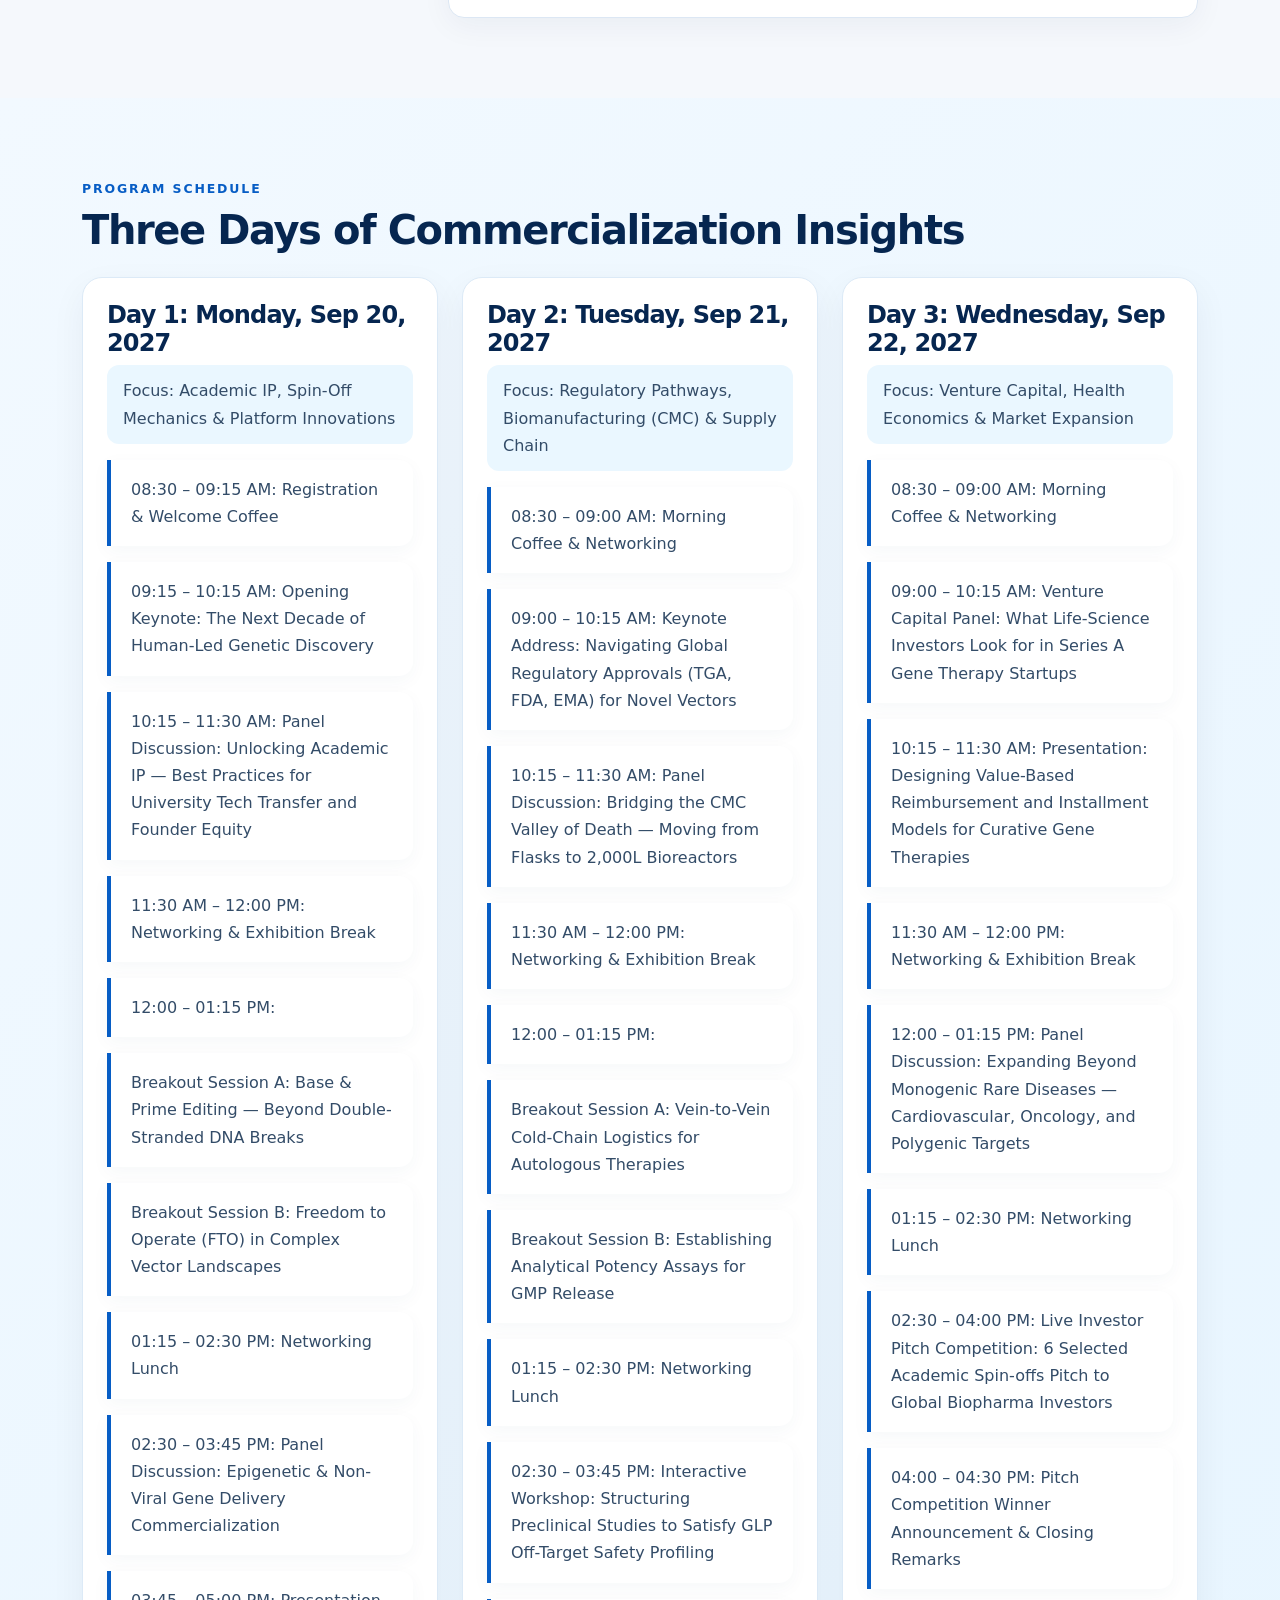
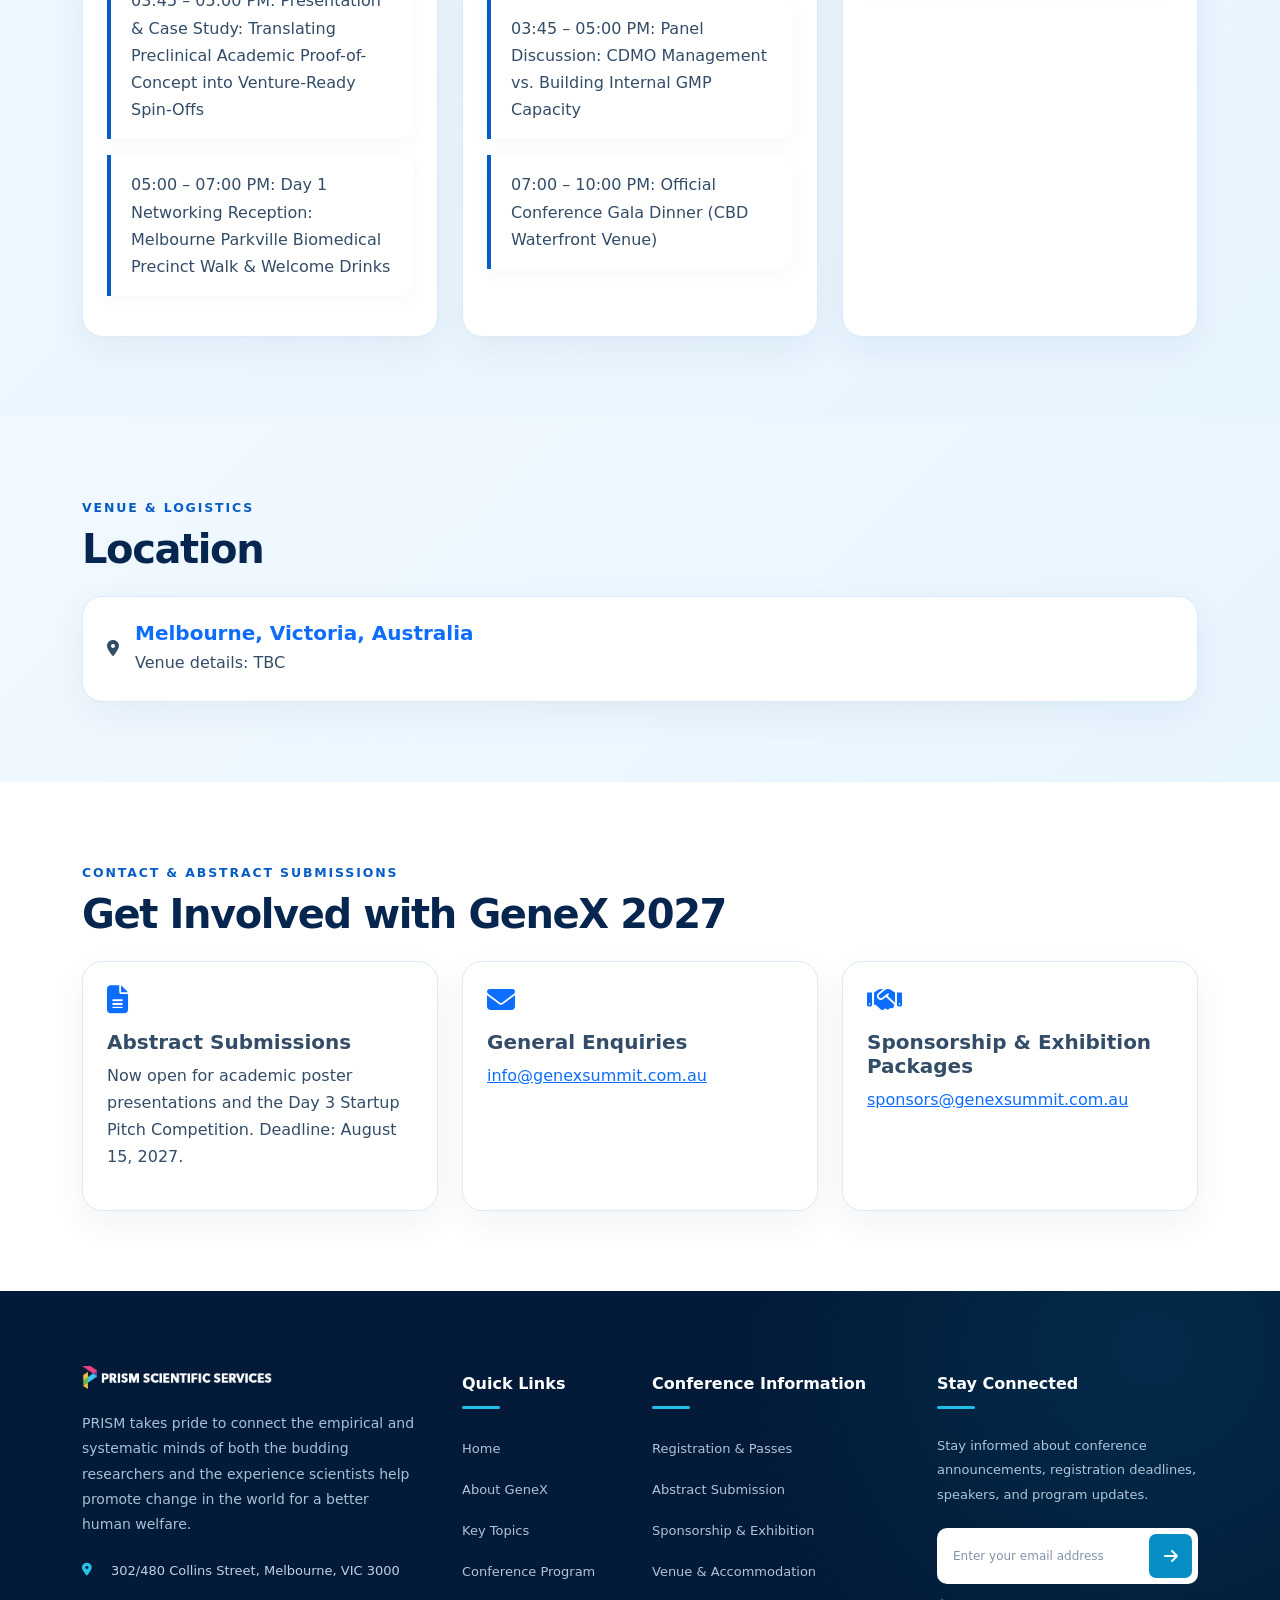
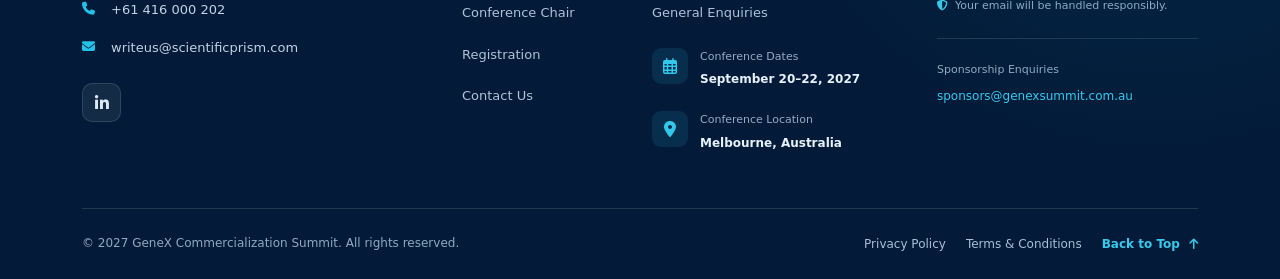
==== commit c4f43d28: "eight  commit" ====
--- a/index.html
+++ b/index.html
@@ -829,7 +829,7 @@
                   Technology, Taipa, Macau, China
                 </p>
 
-                <p class="role">Bio:</p>
+                <!-- <p class="role">Bio:</p>
                 <p>
                   Professor John Rasko AO is an internationally recognised
                   physician–scientist and leader in gene and cell therapy,
@@ -885,7 +885,7 @@
                     Hospital, bridging the gap between hospital-bedside delivery
                     and commercial venture scale.
                   </li>
-                </ul>
+                </ul> -->
               </div>
             </div>
           </div>
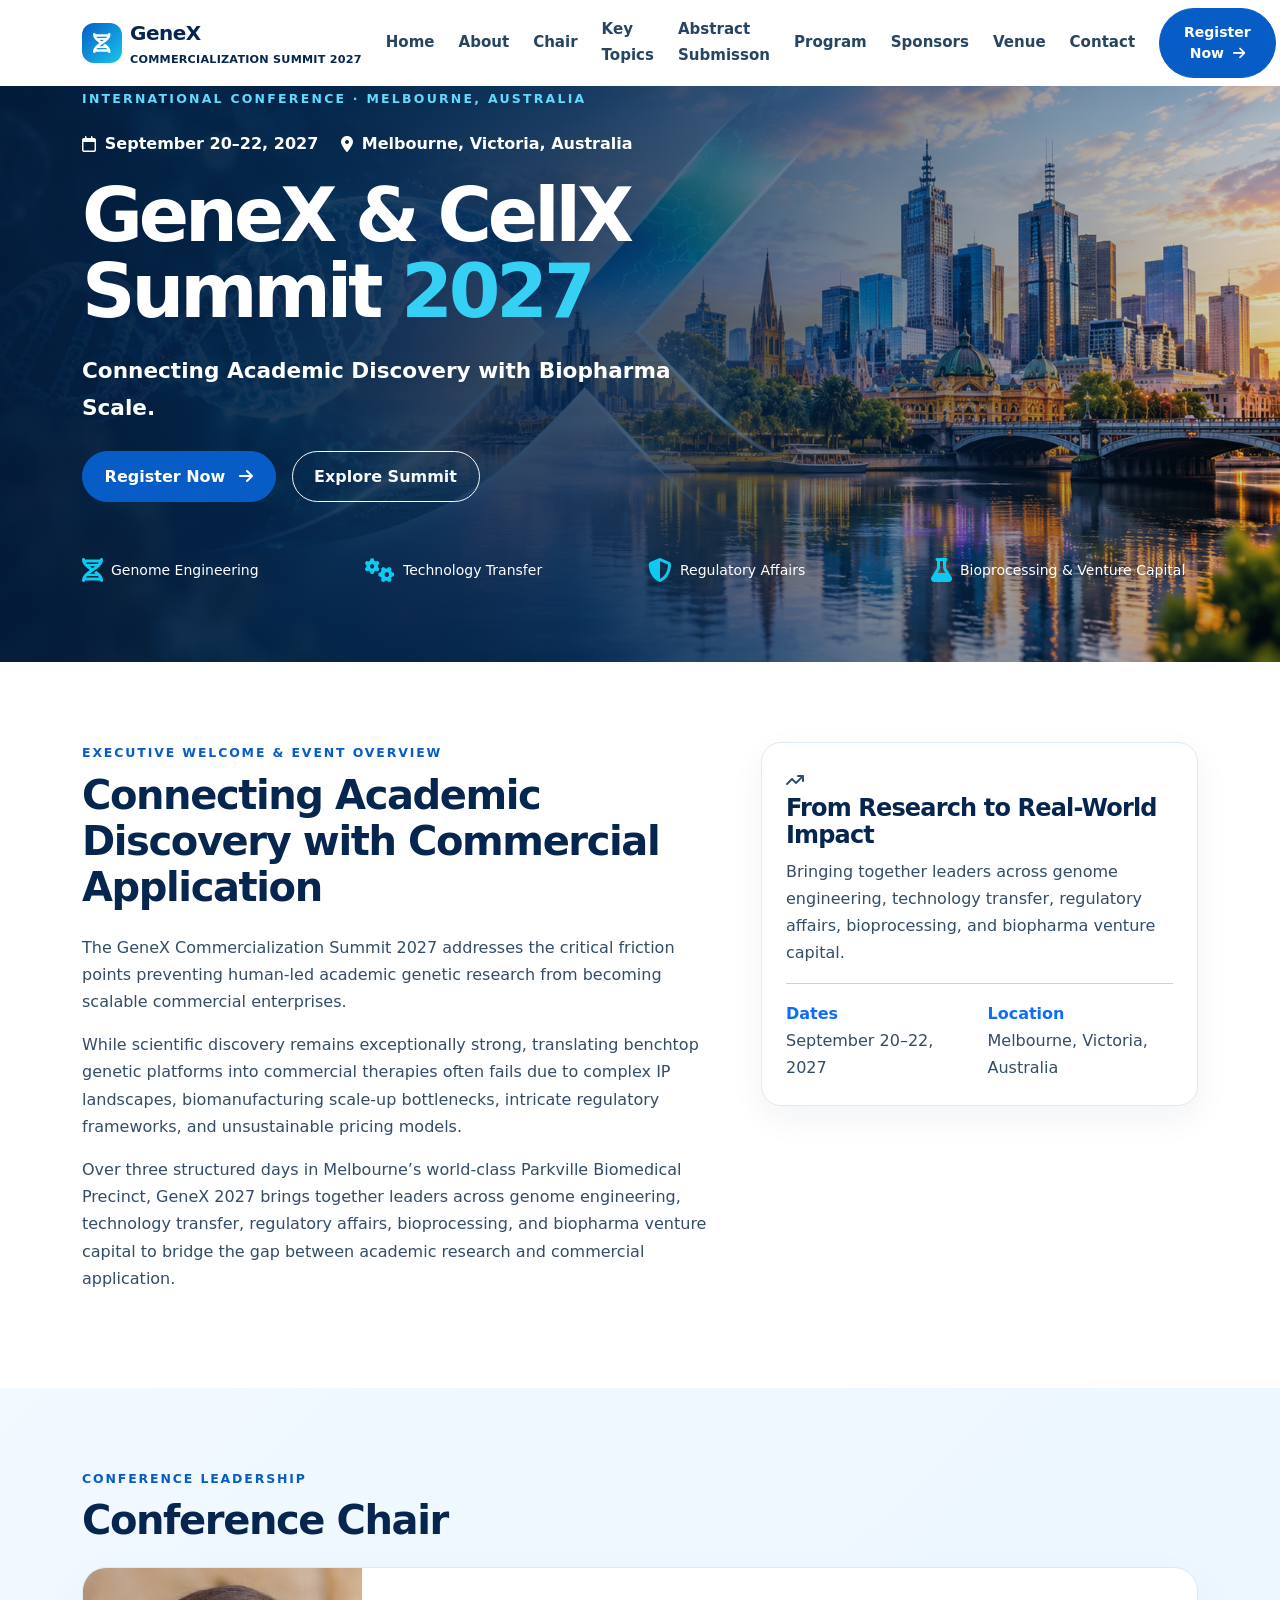
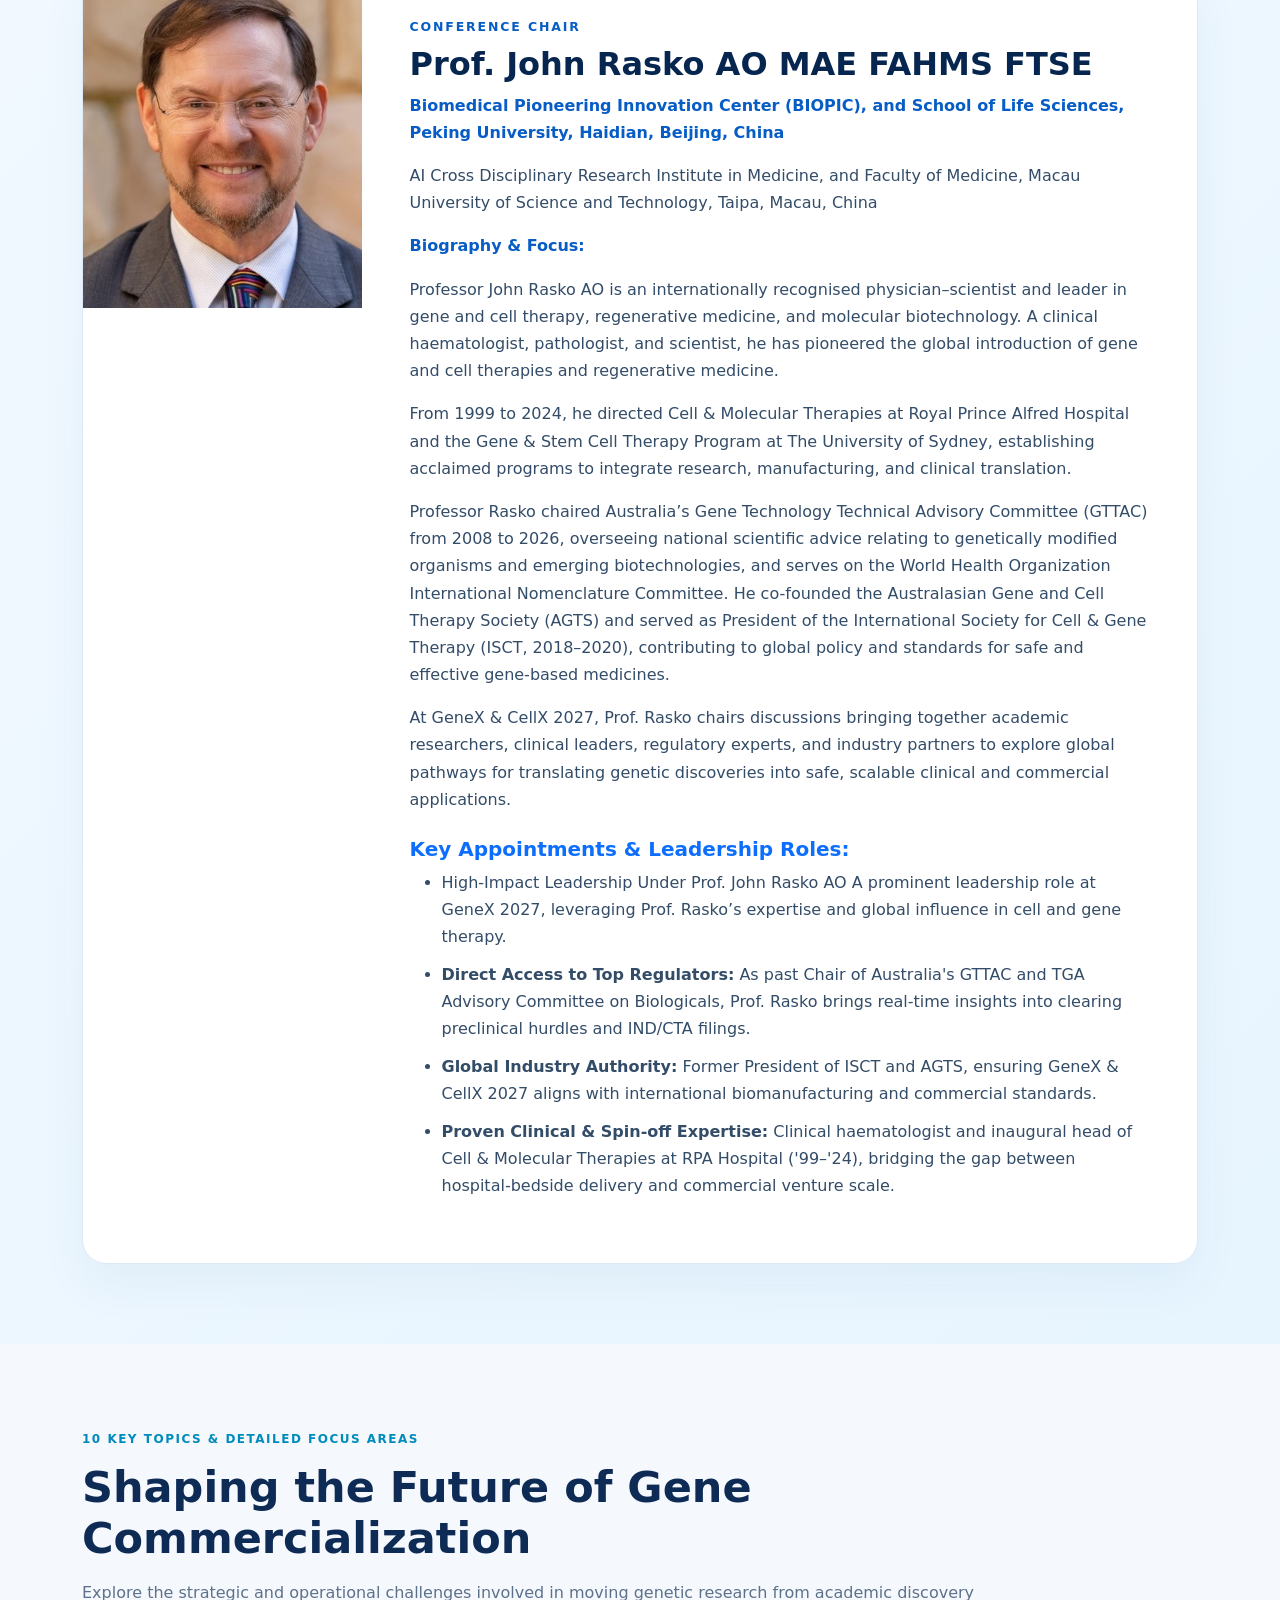
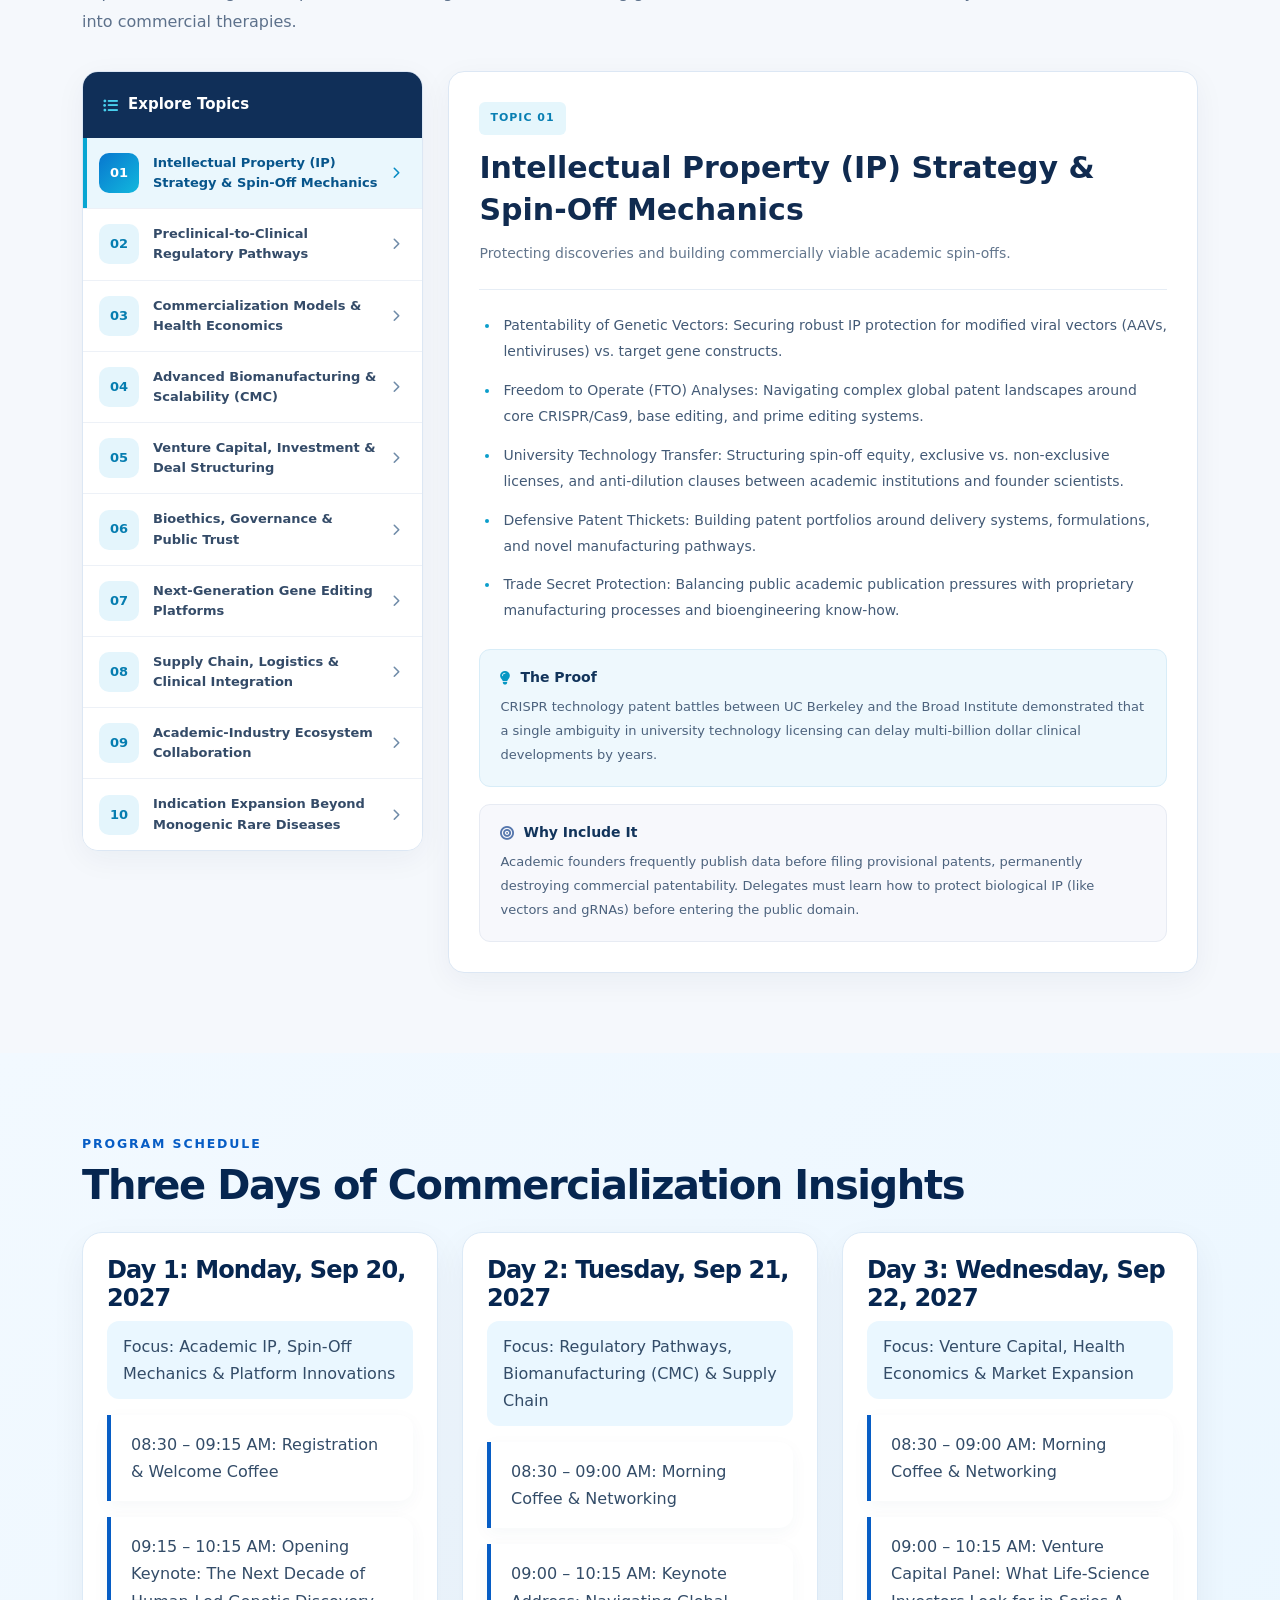
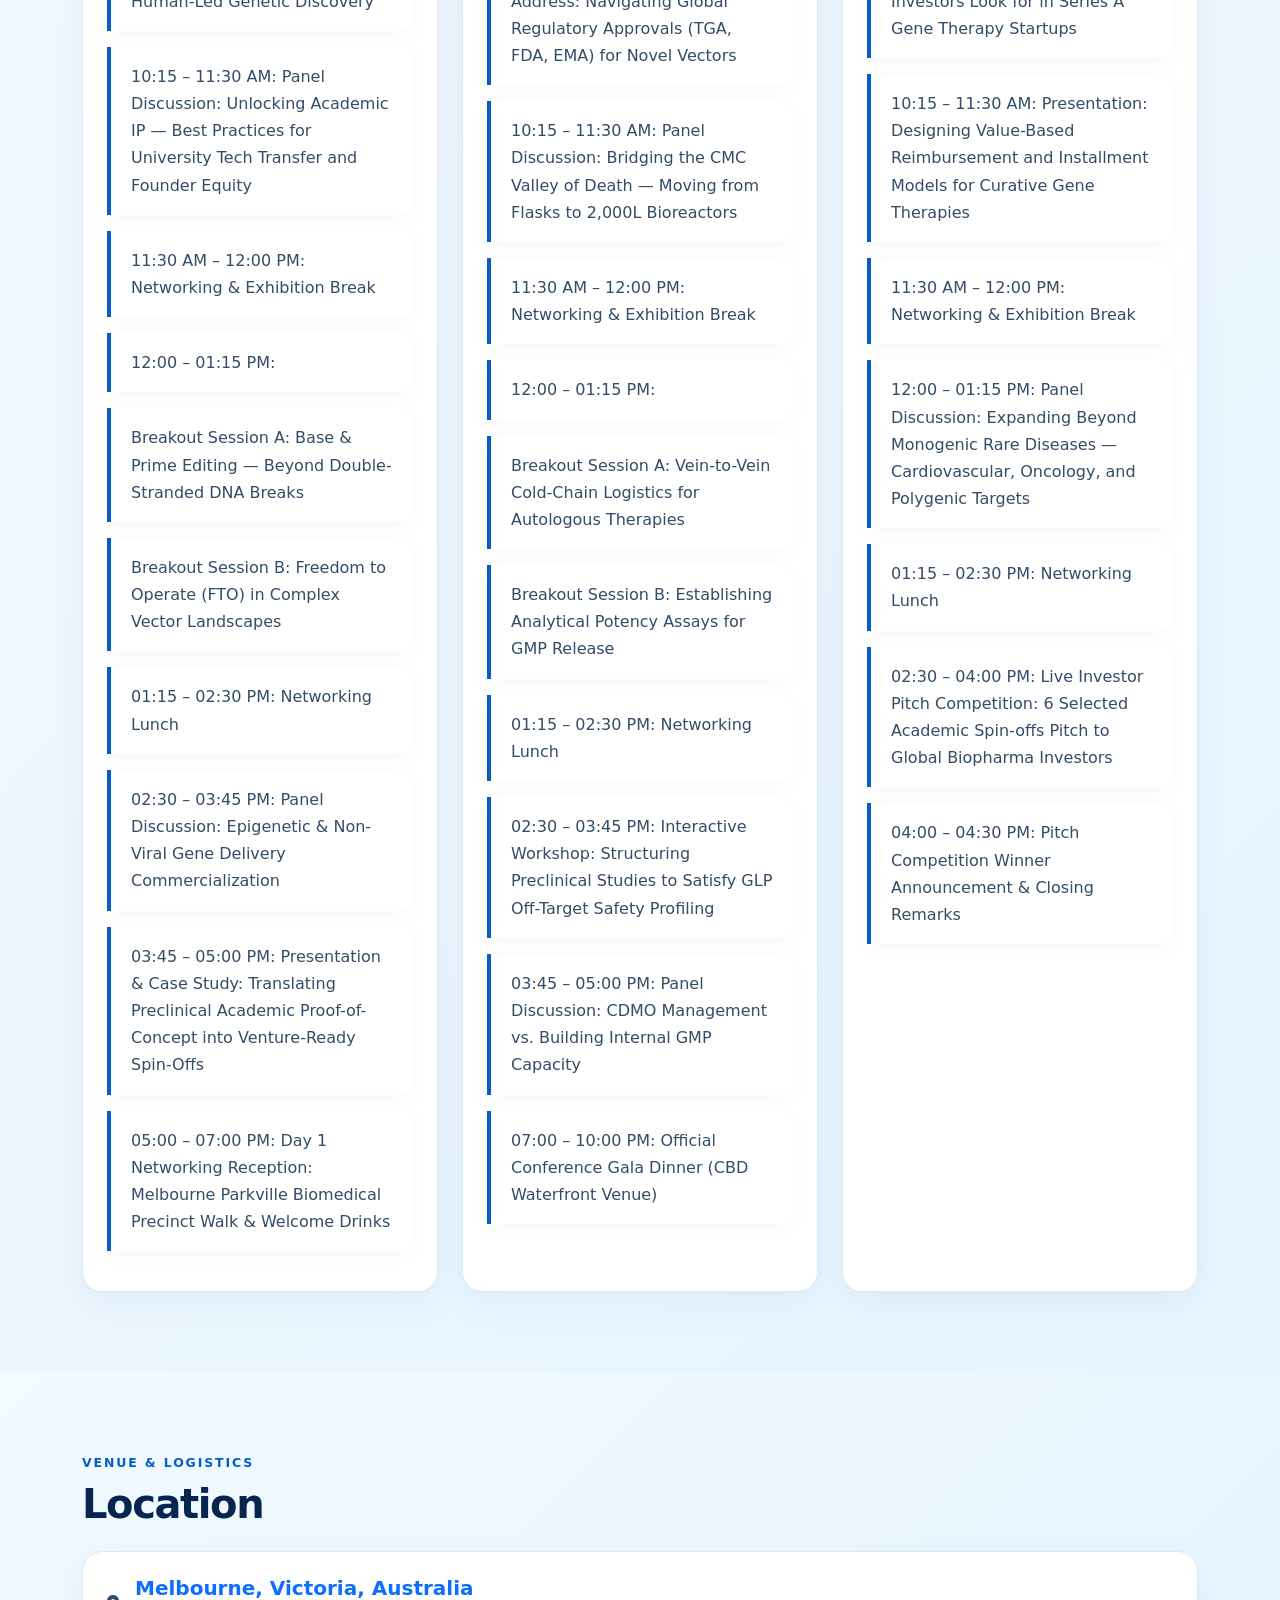
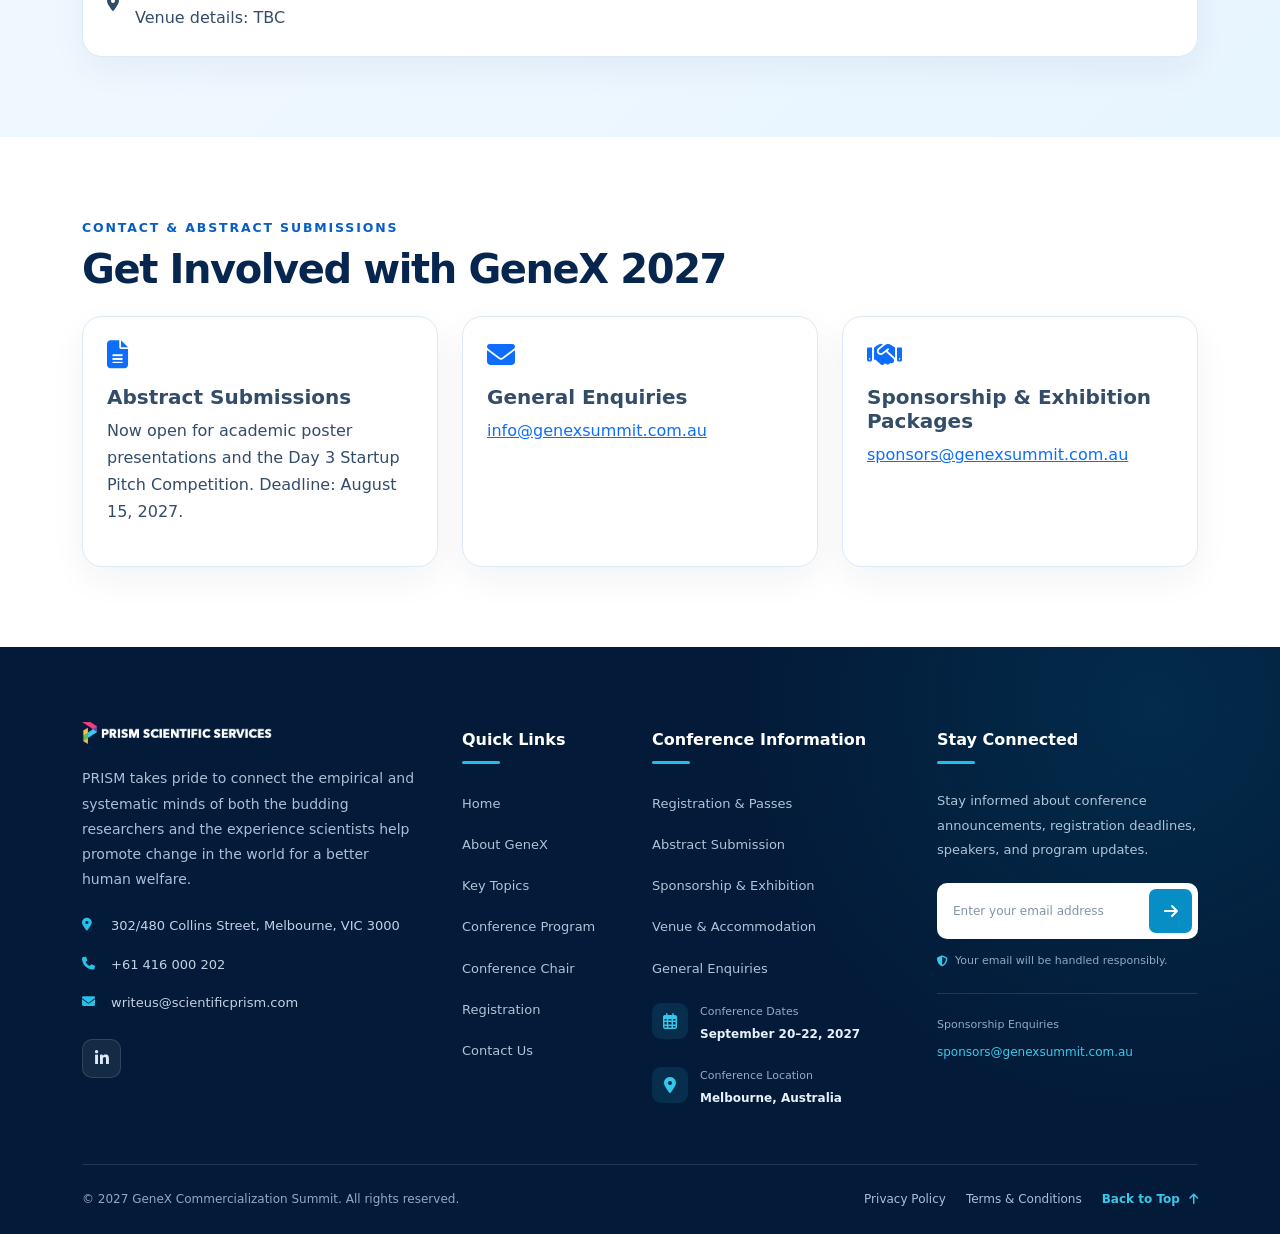
==== commit e8517591: "nine  commit" ====
--- a/index.html
+++ b/index.html
@@ -816,76 +816,49 @@
             <div class="col-md-8 col-lg-9">
               <div class="chair-copy">
                 <div class="small-label mb-2">Conference Chair</div>
-                <h3 class="chair-name">Prof. John Rasko AO FTSE FAHMS</h3>
+                <h3 class="chair-name">Prof. John Rasko AO MAE FAHMS FTSE</h3>
                 <p class="role">
                   <!-- Biomedical Pioneering Innovation Center (BIOPIC), and School of Life Sciences, Peking University, Haidian, Beijing, China; AI Cross Disciplinary Research Institute in Medicine, and Faculty of Medicine, Macau University of Science and Technology, Taipa, Macau, China; Royal Prince Alfred Hospital, Sydney, Australia.  -->
-                  Biomedical Pioneering Innovation Center (BIOPIC), and School
-                  of Life Sciences, Peking University, Haidian, Beijing, China
+                 Biomedical Pioneering Innovation Center (BIOPIC), and School of Life Sciences, Peking University, Haidian, Beijing, China
+
                 </p>
 
                 <p>
-                  AI Cross Disciplinary Research Institute in Medicine, and
-                  Faculty of Medicine, Macau University of Science and
-                  Technology, Taipa, Macau, China
-                </p>
-
-                <!-- <p class="role">Bio:</p>
+                  AI Cross Disciplinary Research Institute in Medicine, and Faculty of Medicine, Macau University of Science and Technology, Taipa, Macau, China
+
+                </p>
+
+                <p class="role">Biography & Focus: </p>
                 <p>
-                  Professor John Rasko AO is an internationally recognised
-                  physician–scientist and leader in gene and cell therapy,
-                  regenerative medicine, and molecular biotechnology. A clinical
-                  haematologist, pathologist, and scientist, he has pioneered
-                  the global introduction of gene and cell therapies and
-                  regenerative medicine. From 1999 to 2024, he directed Cell &
-                  Molecular Therapies at Royal Prince Alfred Hospital and the
-                  Gene & Stem Cell Therapy Program at The University of Sydney,
-                  establishing acclaimed programs to integrate research,
-                  manufacturing, and clinical translation.
+                 Professor John Rasko AO is an internationally recognised physician–scientist and leader in gene and cell therapy, regenerative medicine, and molecular biotechnology. A clinical haematologist, pathologist, and scientist, he has pioneered the global introduction of gene and cell therapies and regenerative medicine.
+
                 </p>
 
                 <p>
-                  Professor Rasko chaired Australia’s Gene Technology Technical
-                  Advisory Committee (GTTAC) from 2008 to 2026, overseeing
-                  national scientific advice relating to genetically modified
-                  organisms and emerging biotechnologies, and serves on the
-                  World Health Organization International Nomenclature
-                  Committee. He co-founded the Australasian Gene and Cell
-                  Therapy Society and served as President of the International
-                  Society for Cell and Gene Therapy (2018–2020), contributing to
-                  global policy and standards for safe and effective gene-based
-                  medicines.
+                 From 1999 to 2024, he directed Cell & Molecular Therapies at Royal Prince Alfred Hospital and the Gene & Stem Cell Therapy Program at The University of Sydney, establishing acclaimed programs to integrate research, manufacturing, and clinical translation.
+
                 </p>
 
                 <p>
-                  At GeneX 2027, Prof. Rasko chairs discussions bringing
-                  together academic researchers, clinical leaders, regulatory
-                  experts, and industry partners to explore global pathways for
-                  translating genetic discoveries into safe, scalable clinical
-                  and commercial applications."
-                </p>
+                  Professor Rasko chaired Australia’s Gene Technology Technical Advisory Committee (GTTAC) from 2008 to 2026, overseeing national scientific advice relating to genetically modified organisms and emerging biotechnologies, and serves on the World Health Organization International Nomenclature Committee. He co-founded the Australasian Gene and Cell Therapy Society (AGTS) and served as President of the International Society for Cell & Gene Therapy (ISCT, 2018–2020), contributing to global policy and standards for safe and effective gene-based medicines.
+
+                </p>
+                <p>At GeneX & CellX 2027, Prof. Rasko chairs discussions bringing together academic researchers, clinical leaders, regulatory experts, and industry partners to explore global pathways for translating genetic discoveries into safe, scalable clinical and commercial applications.</p>
                 <h4 class="fs-5 fw-bold text-primary mt-4">
                   Key Appointments & Leadership Roles:
                 </h4>
                 <ul class="appointment-list">
-                  <li>High impact Under Prof. John Rasko AO at GeneX 2027?</li>
-                  <li>
-                    <b>Direct Access to Top Regulators:</b> As Chair of
-                    Australia's GTTAC and TGA Advisory Committee on Biologicals,
-                    Prof. Rasko brings real-time insights into clearing
-                    preclinical hurdles and IND/CTA filings.
-                  </li>
-                  <li>
-                    <b>Global Industry Authority:</b> Former President of ISCT
-                    and AGTS, ensuring GeneX 2027 aligns with international
-                    biomanufacturing and commercial standards.
-                  </li>
-                  <li>
-                    <b>Proven Clinical & Spin-off Expertise:</b> Clinical
-                    haematologist and head of Cell & Molecular Therapies at RPA
-                    Hospital, bridging the gap between hospital-bedside delivery
-                    and commercial venture scale.
-                  </li>
-                </ul> -->
+                  <li>High-Impact Leadership Under Prof. John Rasko AO  A prominent leadership role at GeneX 2027, leveraging Prof. Rasko’s expertise and global influence in cell and gene therapy.</li>
+                  <li>
+                    <b>Direct Access to Top Regulators:</b> As past Chair of Australia's GTTAC and TGA Advisory Committee on Biologicals, Prof. Rasko brings real-time insights into clearing preclinical hurdles and IND/CTA filings.
+                  </li>
+                  <li>
+                    <b>Global Industry Authority:</b>  Former President of ISCT and AGTS, ensuring GeneX & CellX 2027 aligns with international biomanufacturing and commercial standards.
+                  </li>
+                  <li>
+                    <b>Proven Clinical & Spin-off Expertise:</b> Clinical haematologist and inaugural head of Cell & Molecular Therapies at RPA Hospital ('99–'24), bridging the gap between hospital-bedside delivery and commercial venture scale.
+                  </li>
+                </ul>
               </div>
             </div>
           </div>
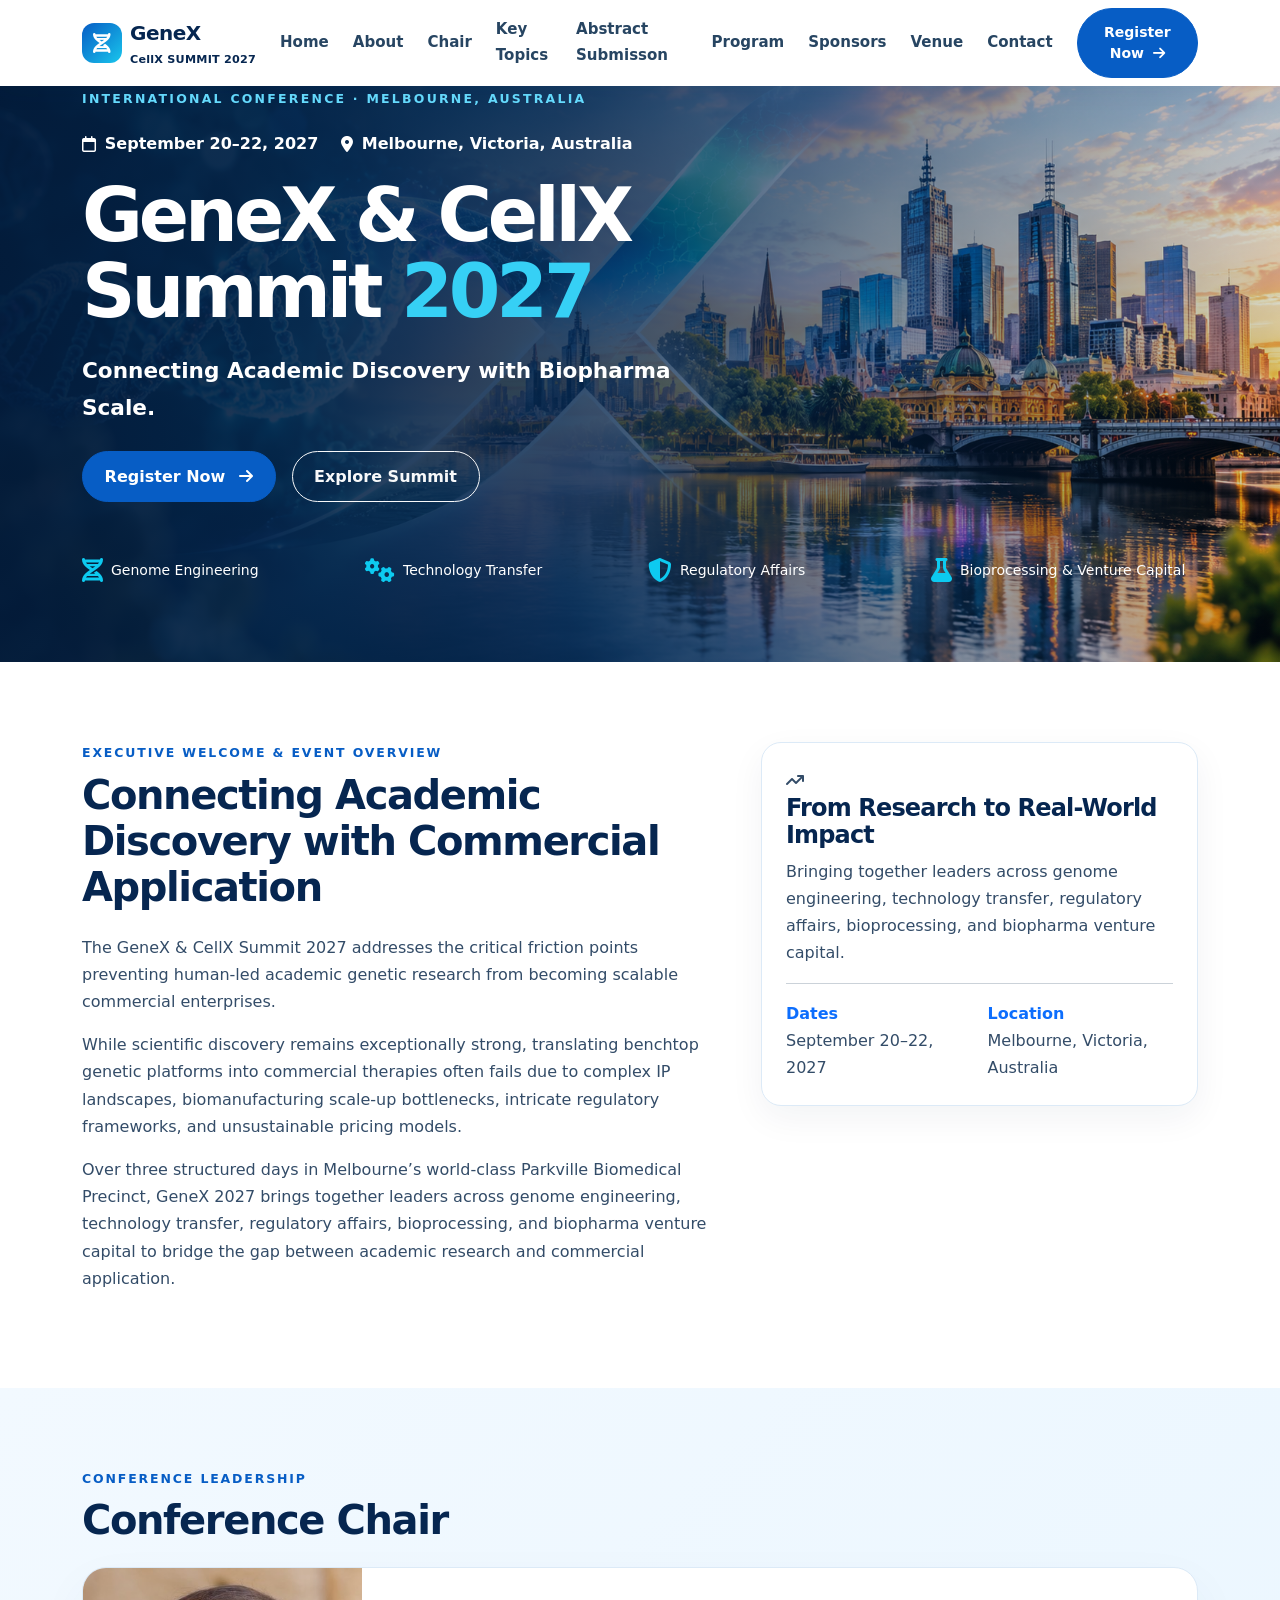
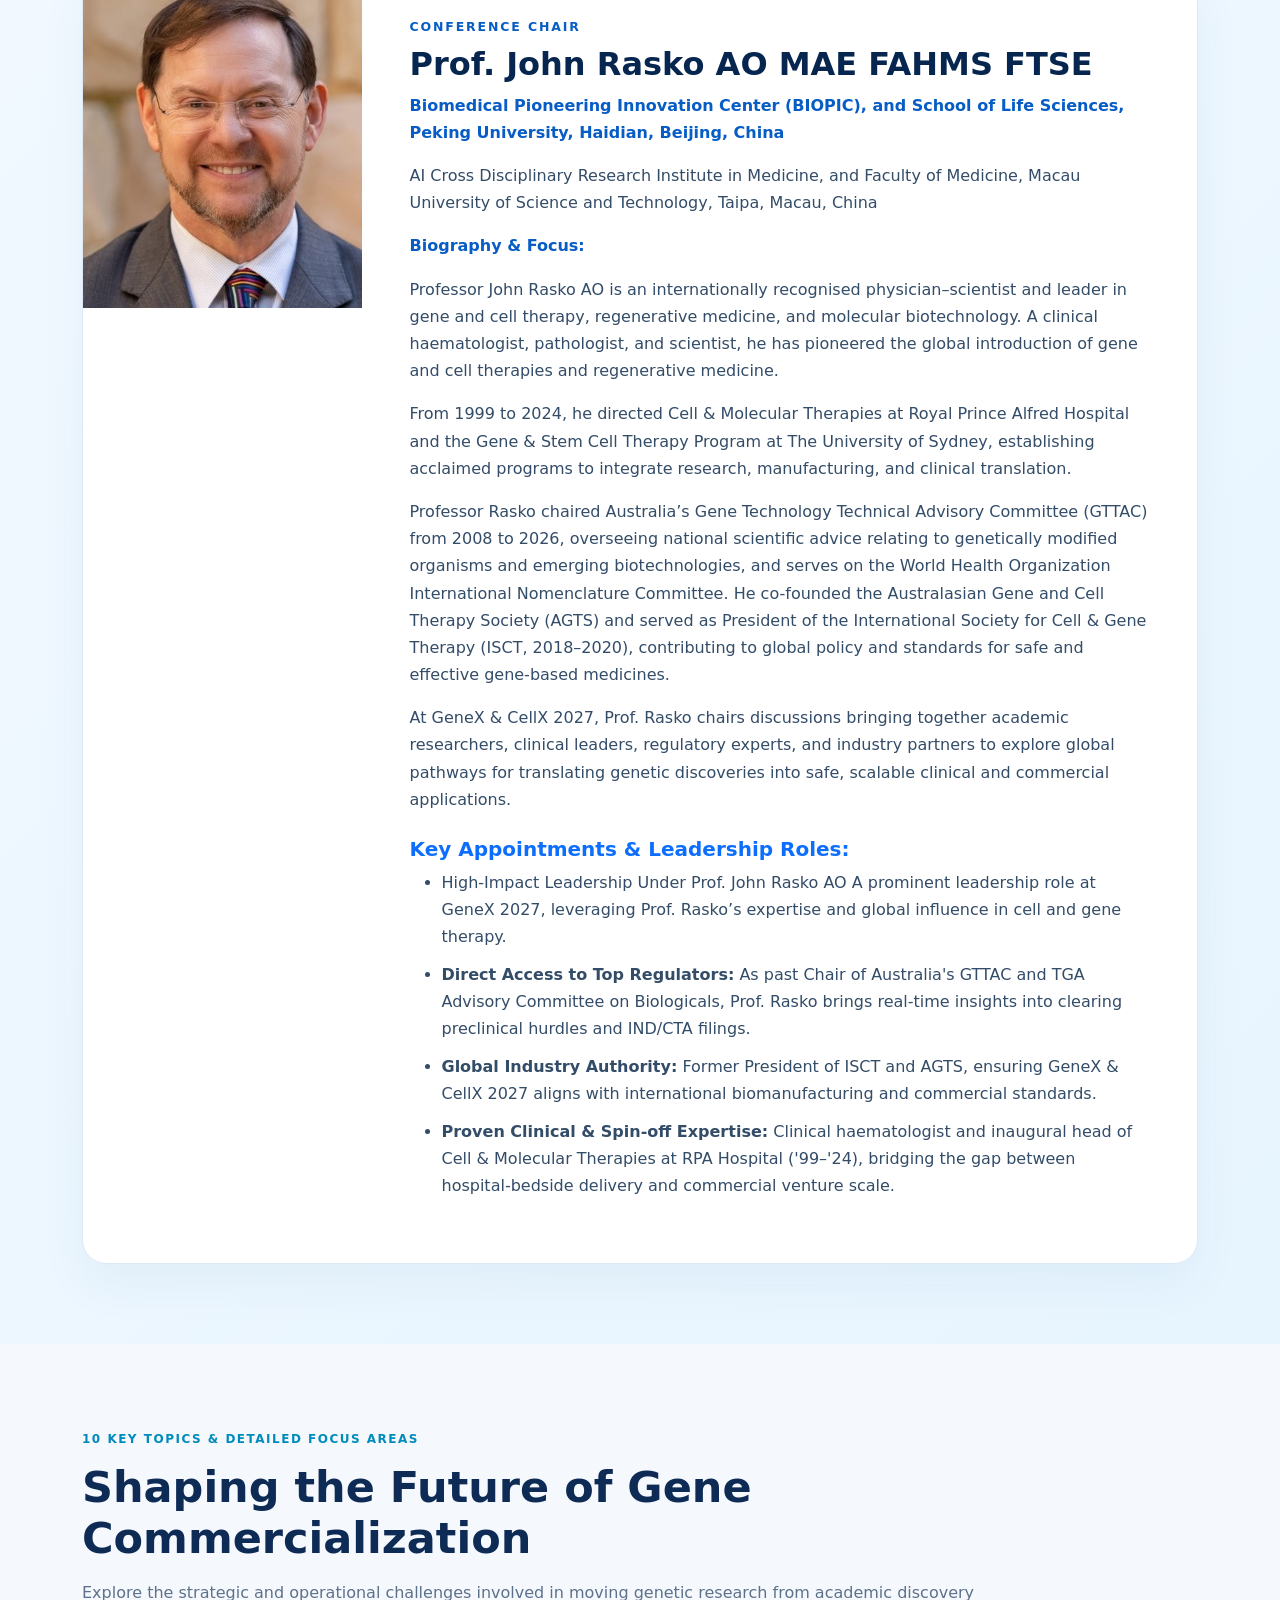
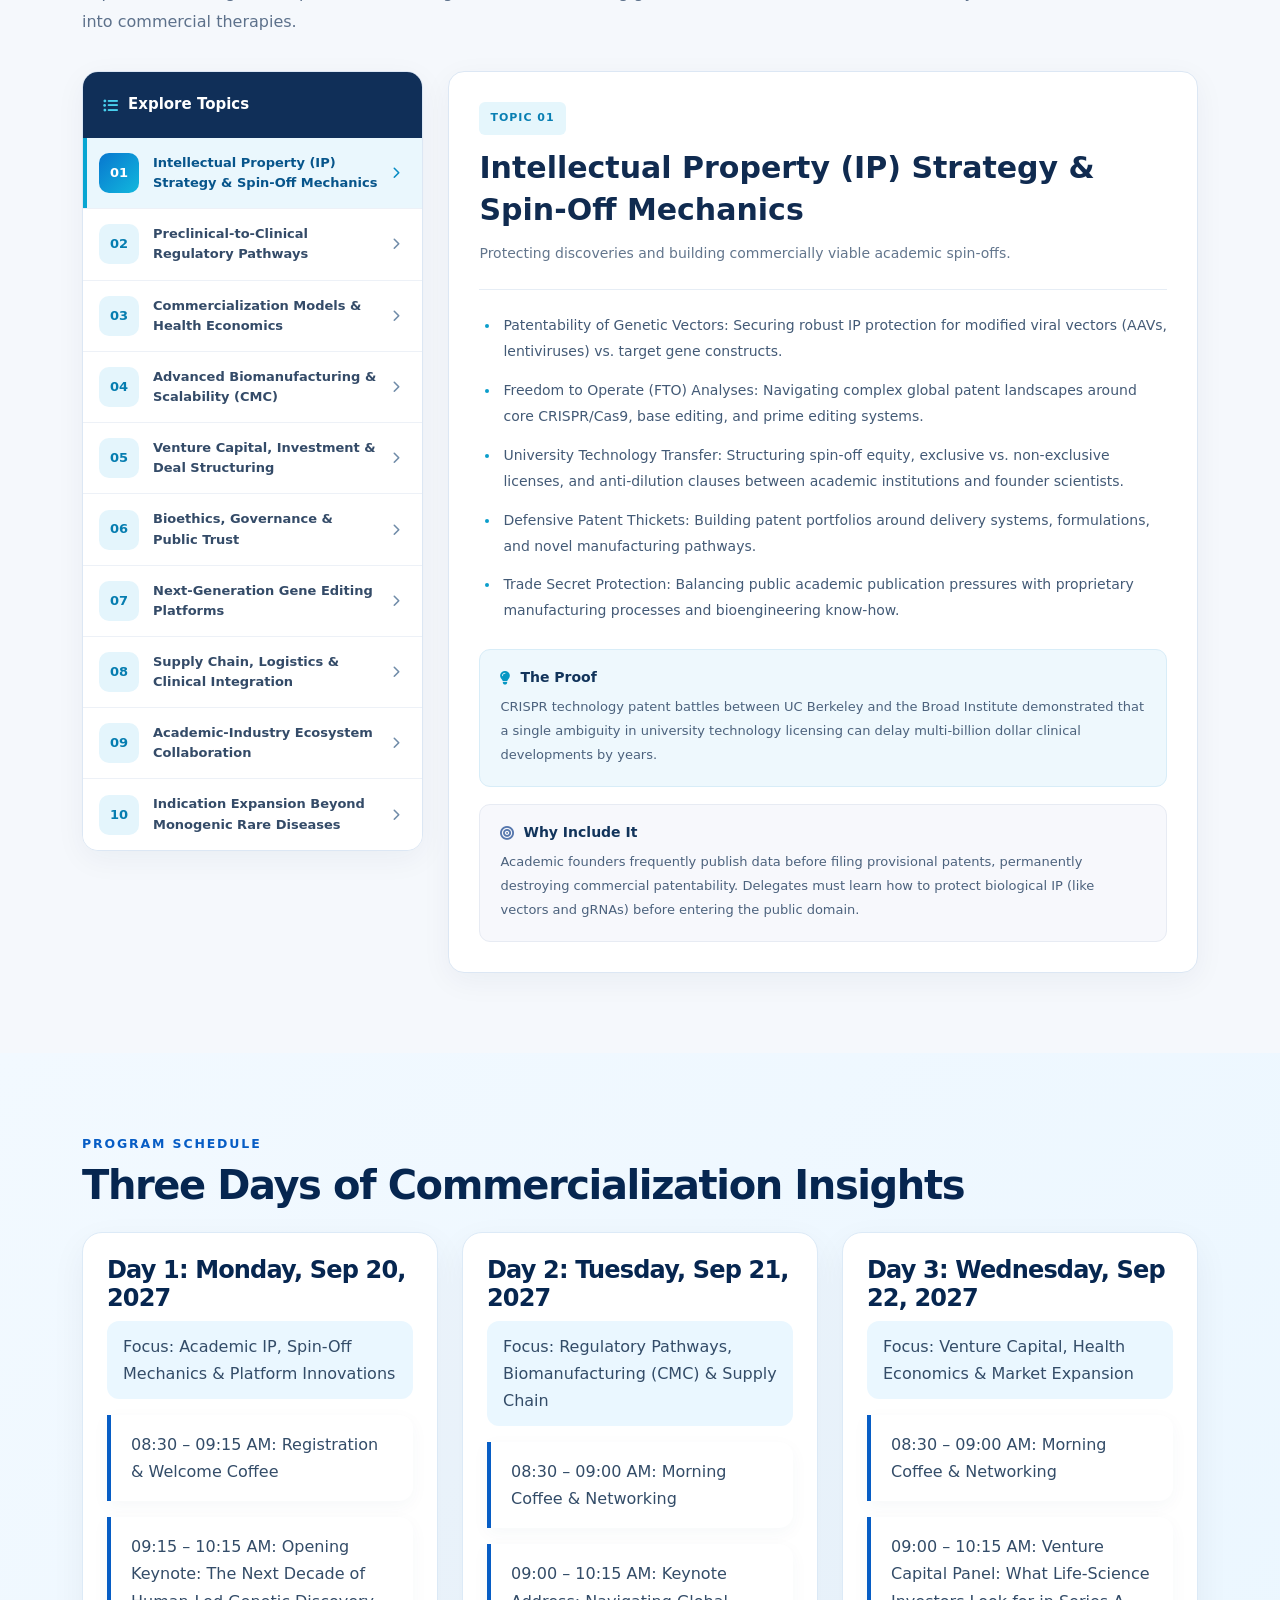
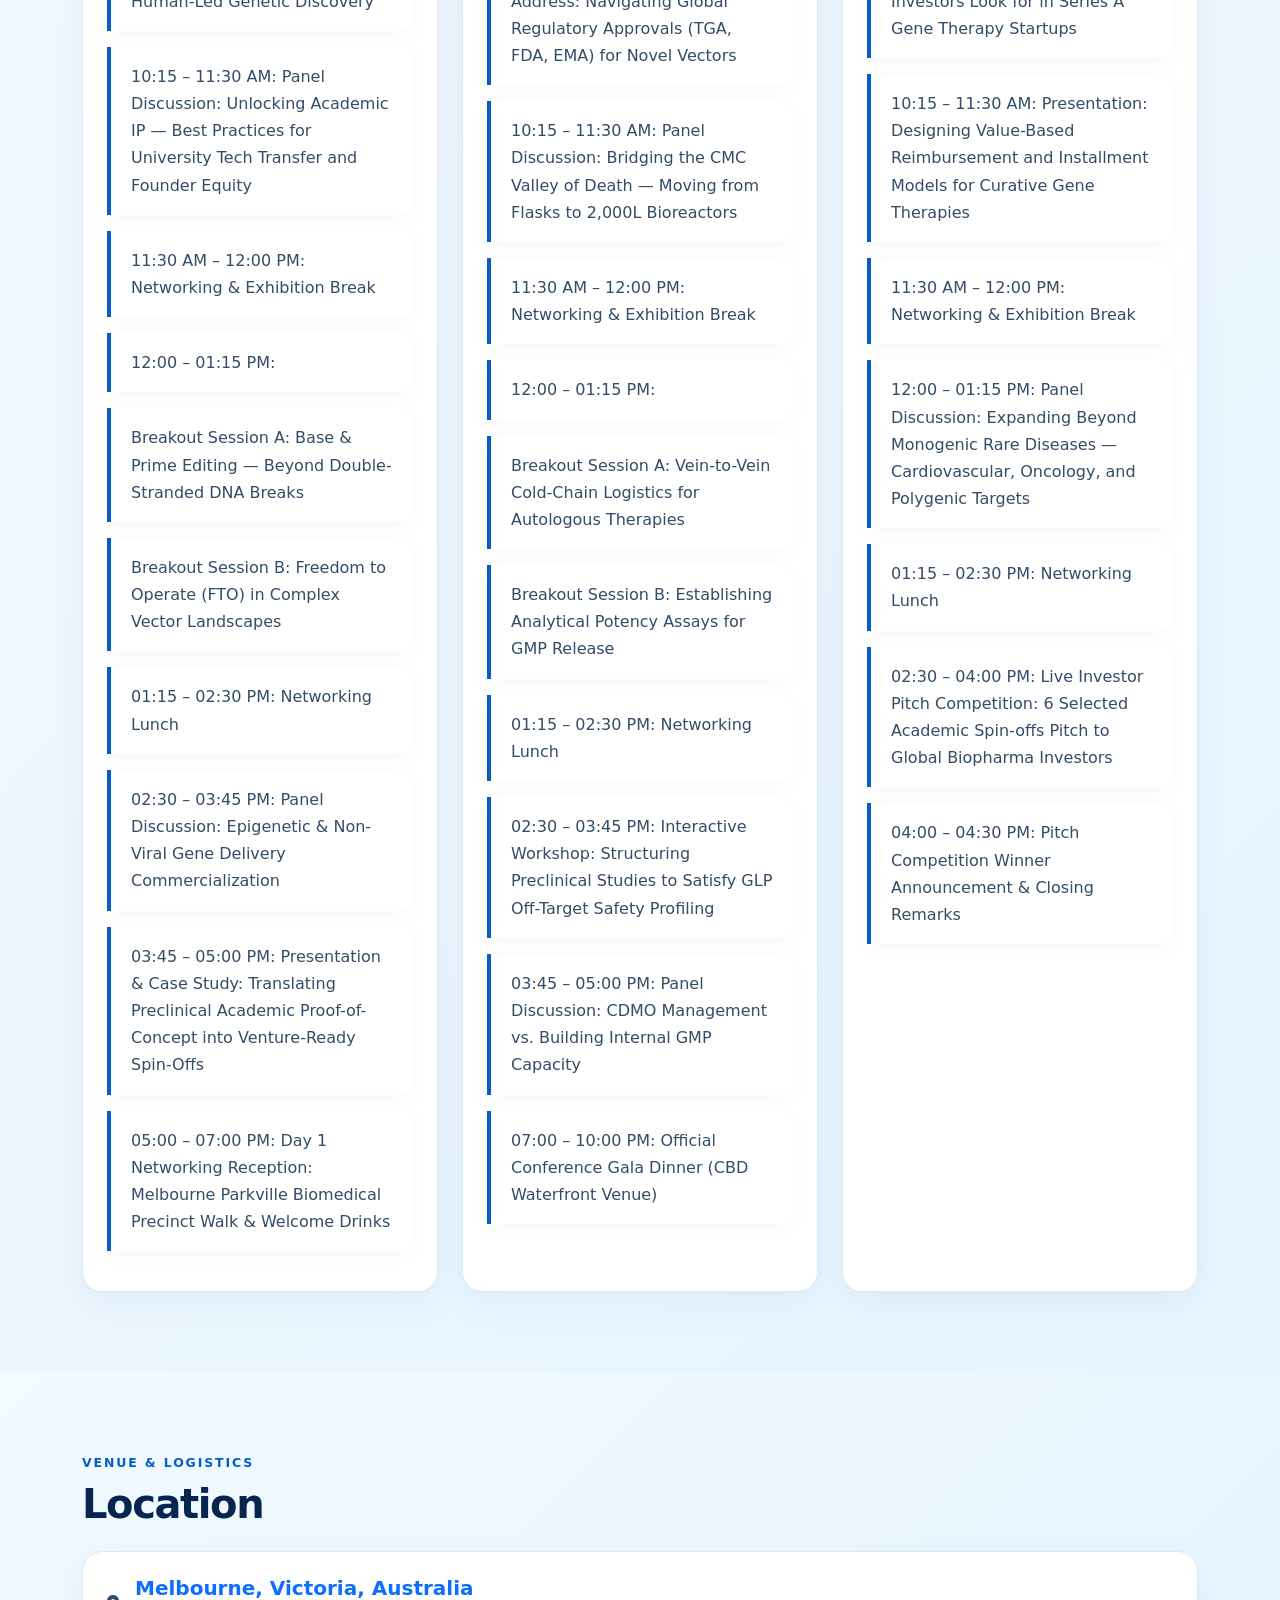
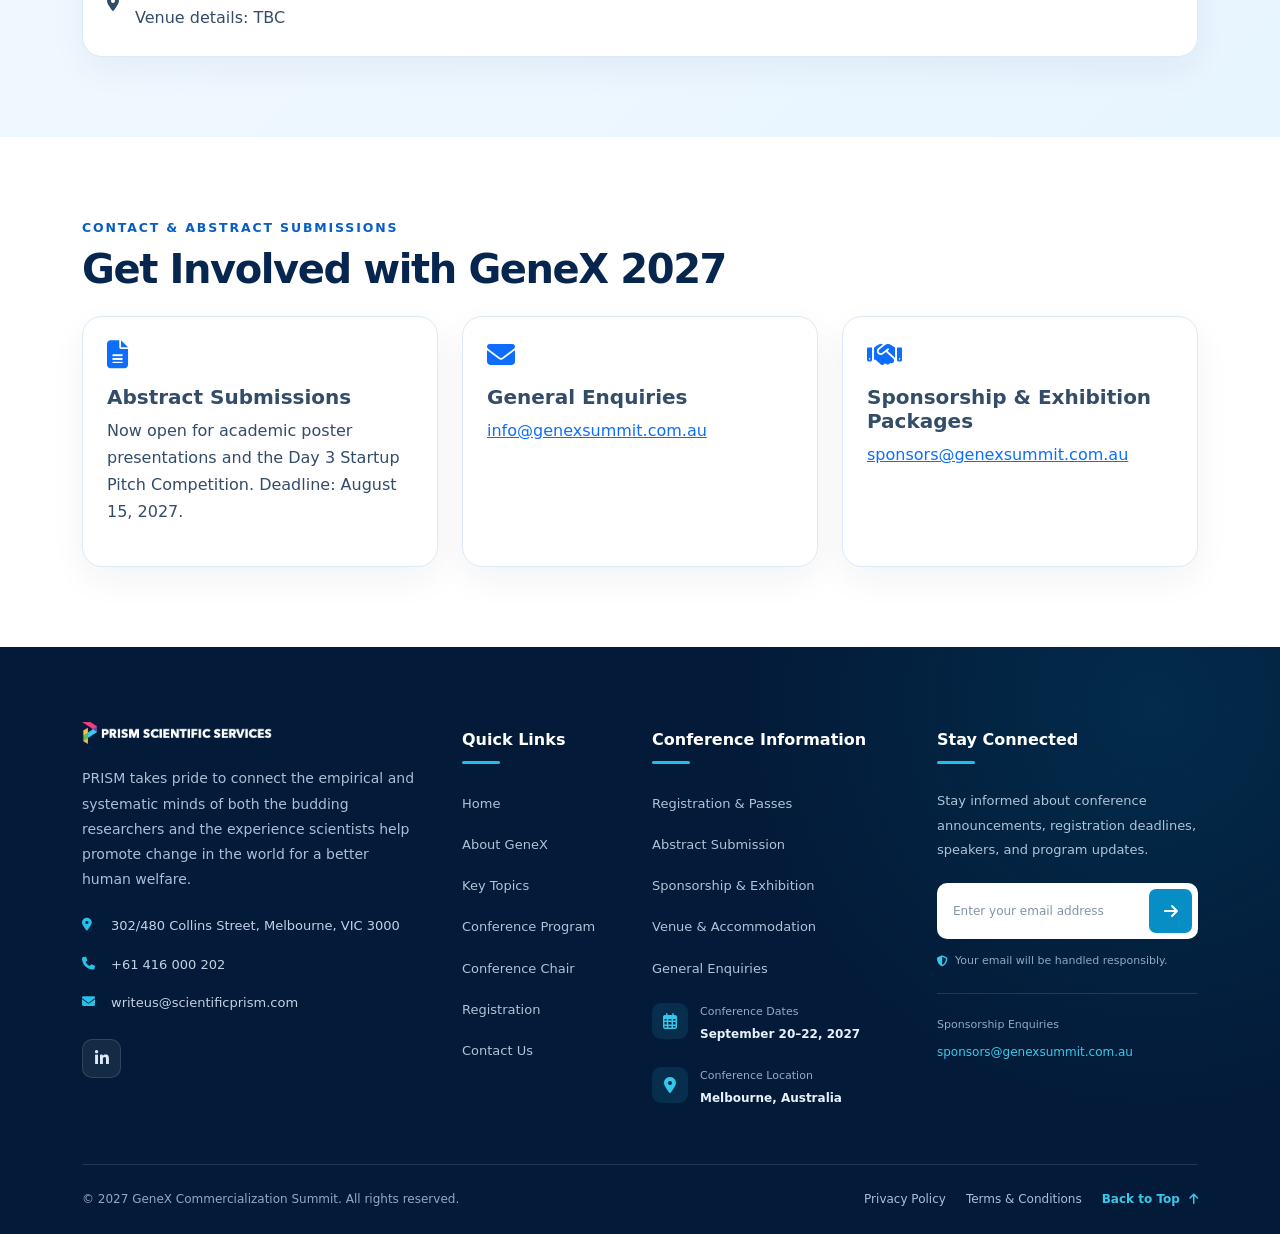
==== commit 9c681422: "nine  commit" ====
--- a/index.html
+++ b/index.html
@@ -7,7 +7,7 @@
       name="description"
       content="GeneX Commercialization Summit 2027 — Connecting Academic Discovery with Biopharma Scale."
     />
-    <title>GeneX Commercialization Summit 2027</title>
+    <title>GeneX CellX Summit 2027</title>
     <link
       href="https://cdn.jsdelivr.net/npm/bootstrap@5.3.3/dist/css/bootstrap.min.css"
       rel="stylesheet"
@@ -631,7 +631,7 @@
             <small
               class="d-block fw-semibold"
               style="font-size: 0.7rem; letter-spacing: 0.02em"
-              >COMMERCIALIZATION SUMMIT 2027</small></span>
+              >CellX SUMMIT 2027</small></span>
           <!-- <span>  <img src="assets/prism_logo_dark.png" alt="" srcset="" style="width: 579%;"> </span>   -->
             </a>
         <button
@@ -748,7 +748,7 @@
               Connecting Academic Discovery with Commercial Application
             </h2>
             <p>
-              The GeneX Commercialization Summit 2027 addresses the critical
+              The GeneX & CellX Summit 2027 addresses the critical
               friction points preventing human-led academic genetic research
               from becoming scalable commercial enterprises.
             </p>
